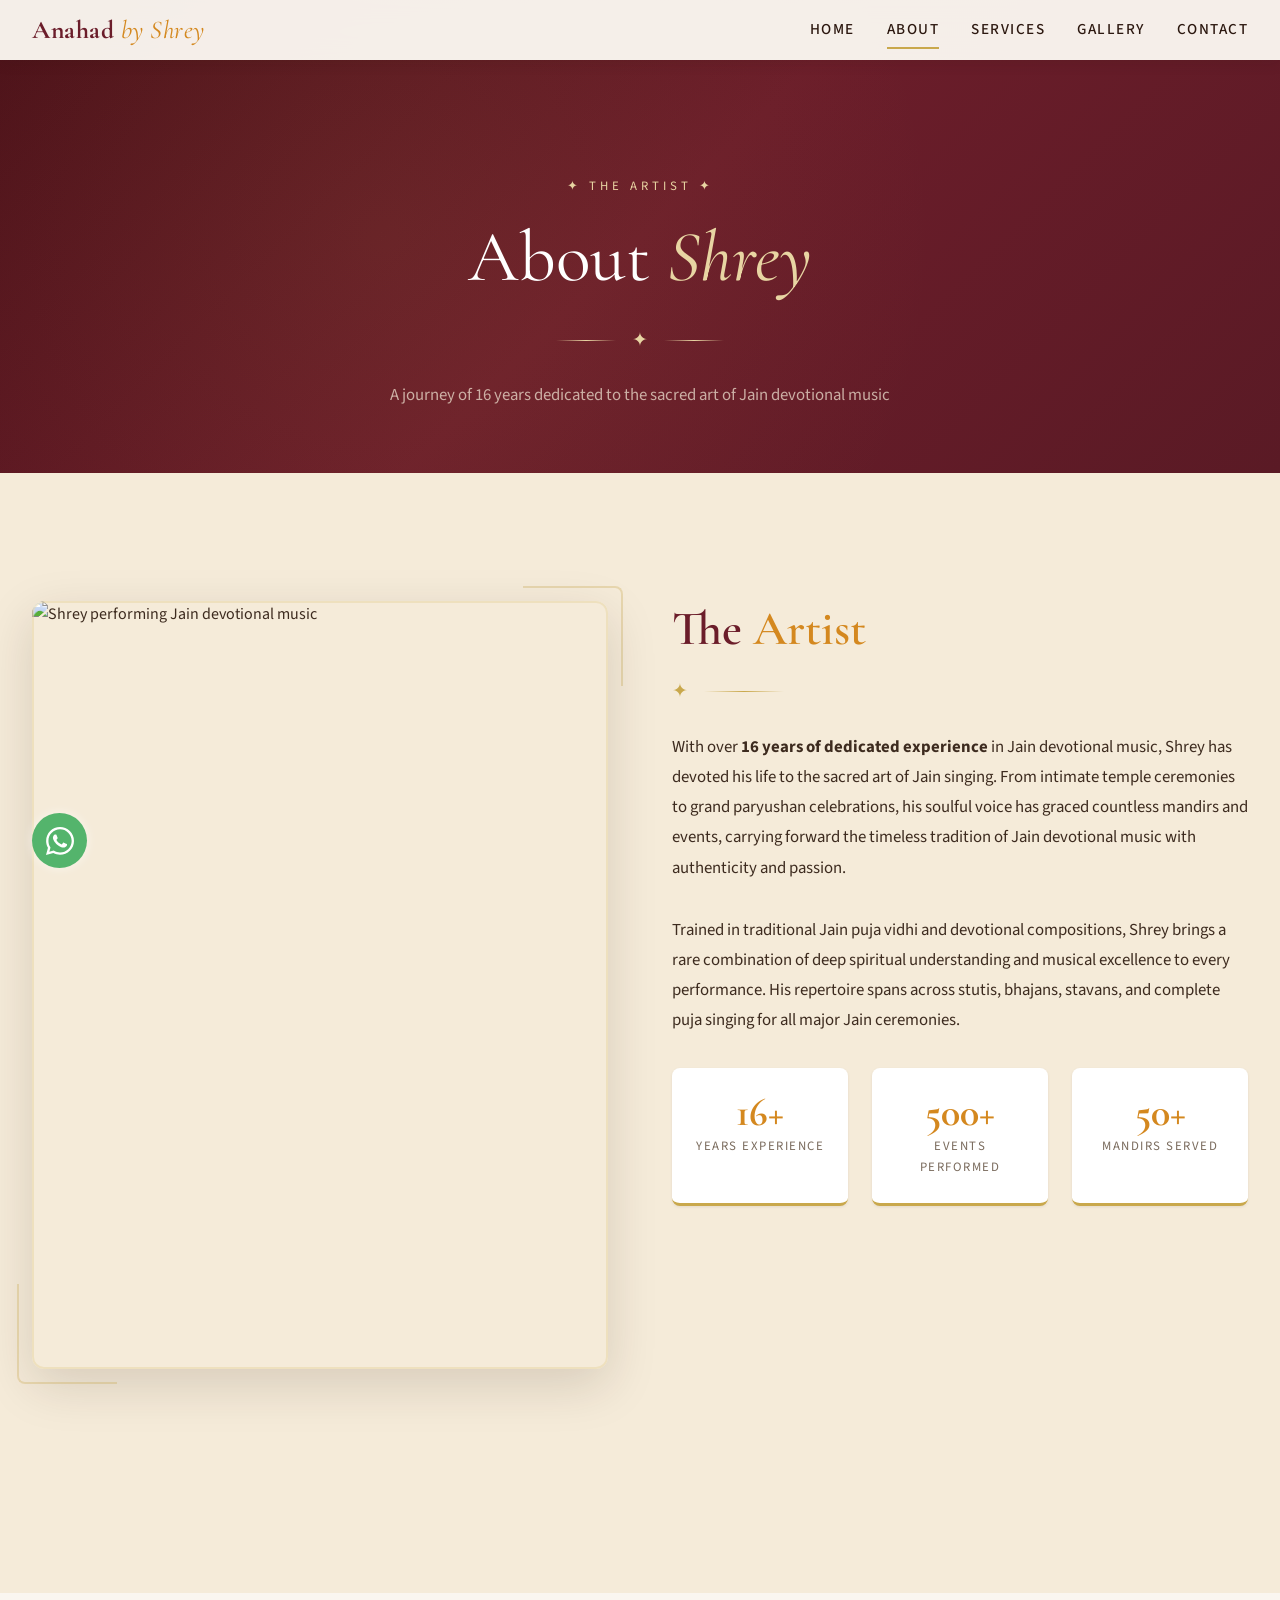
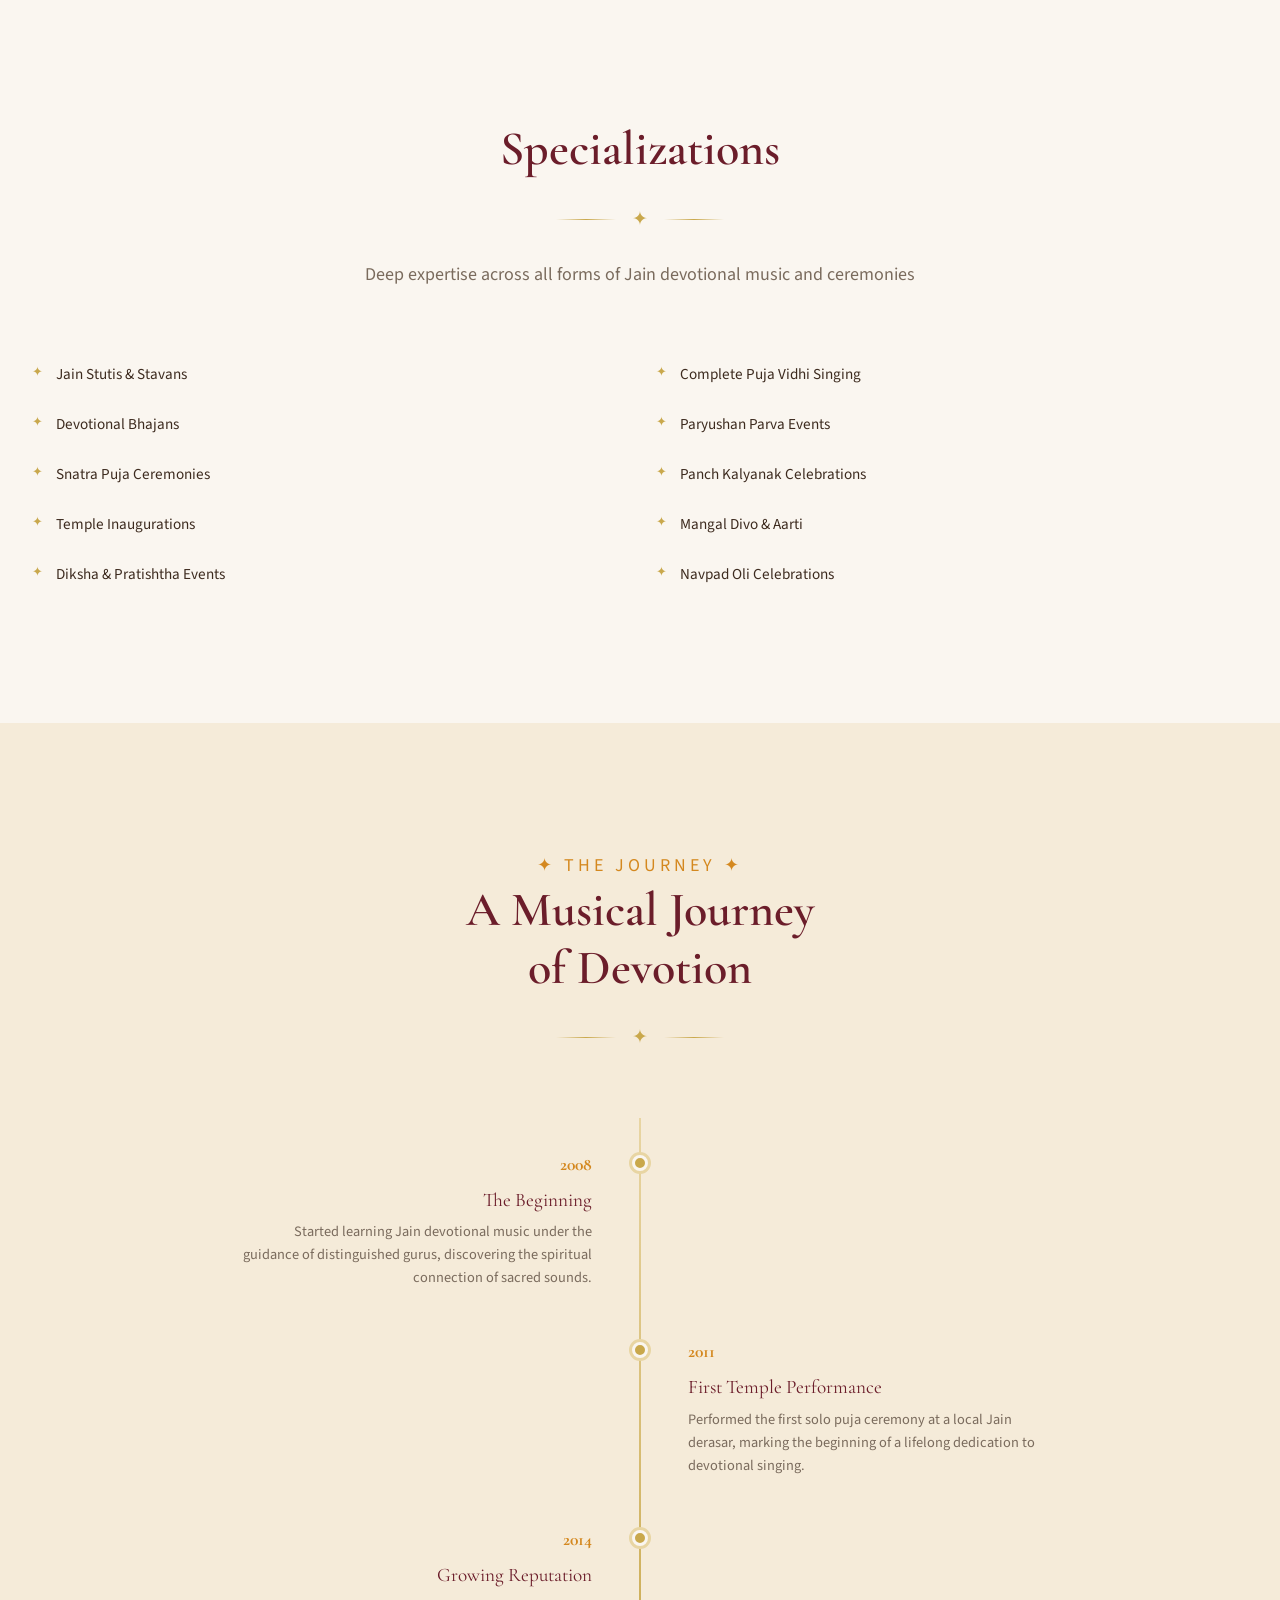
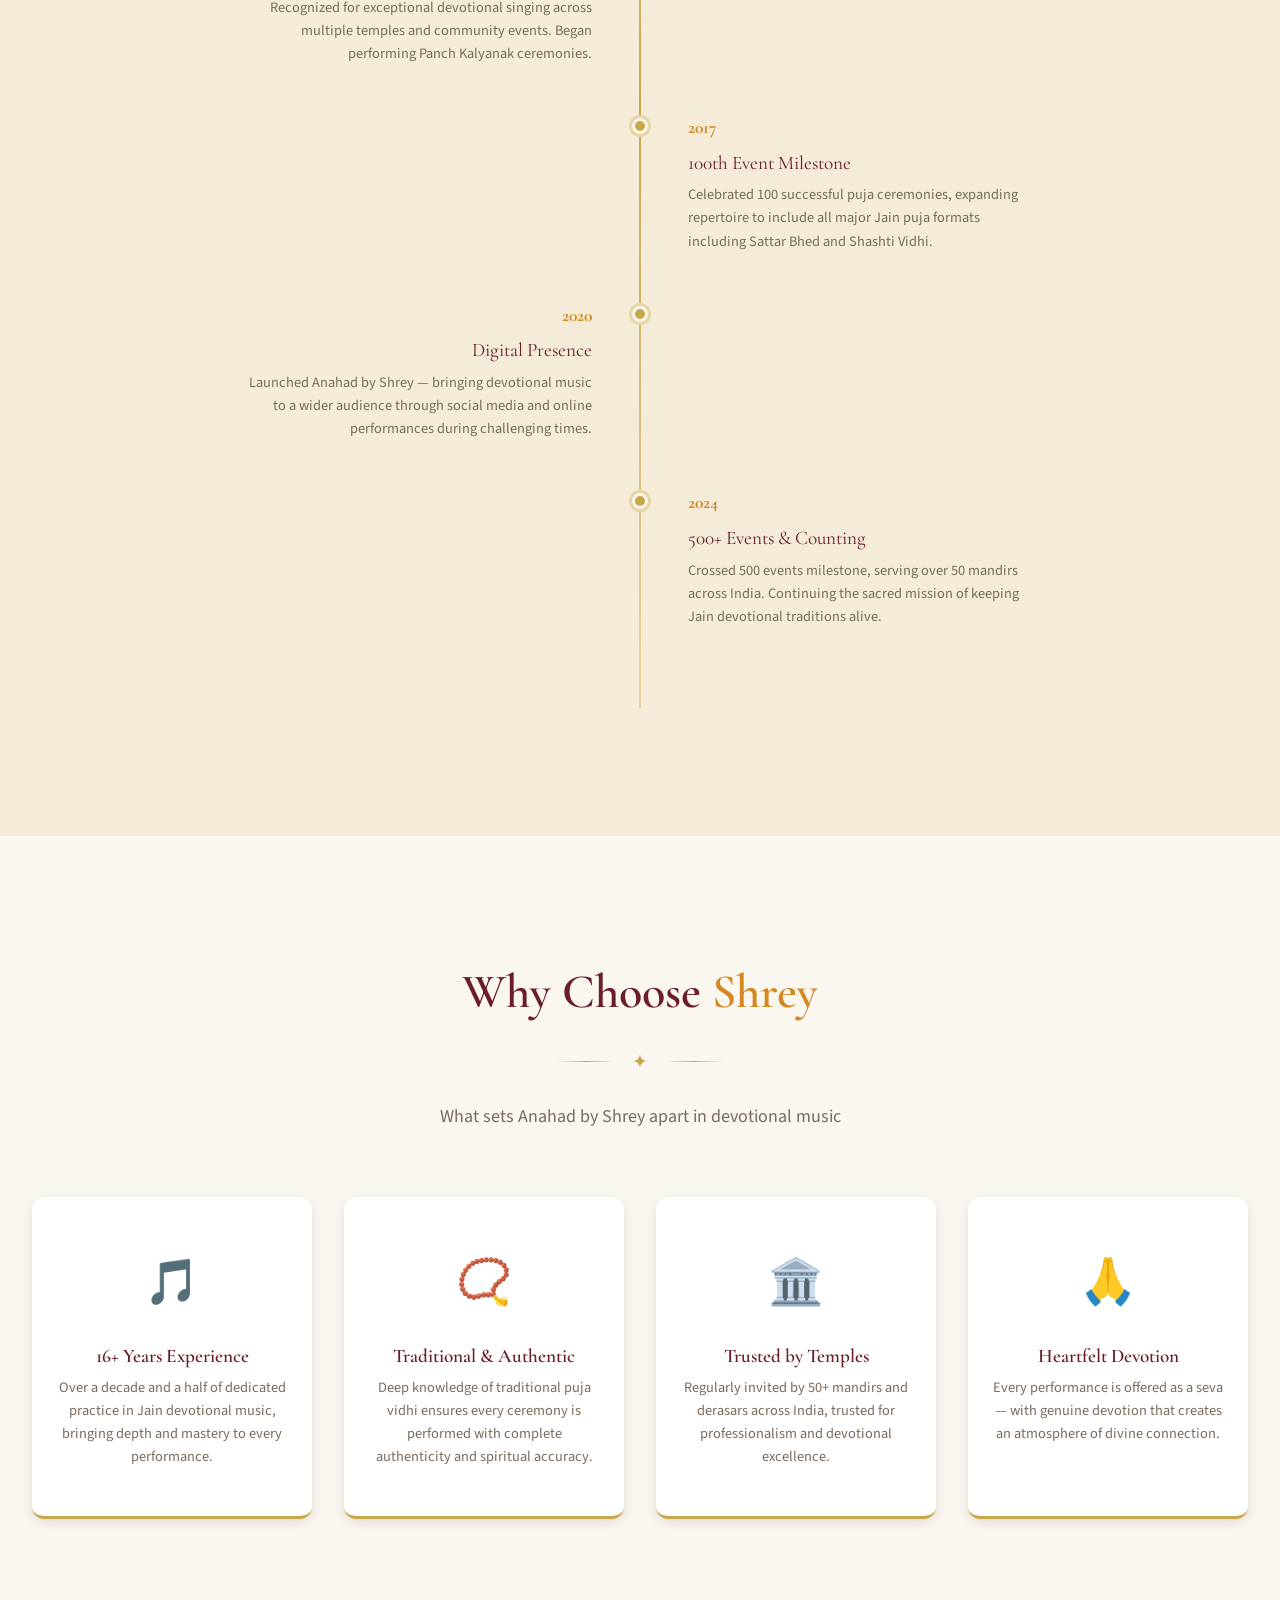
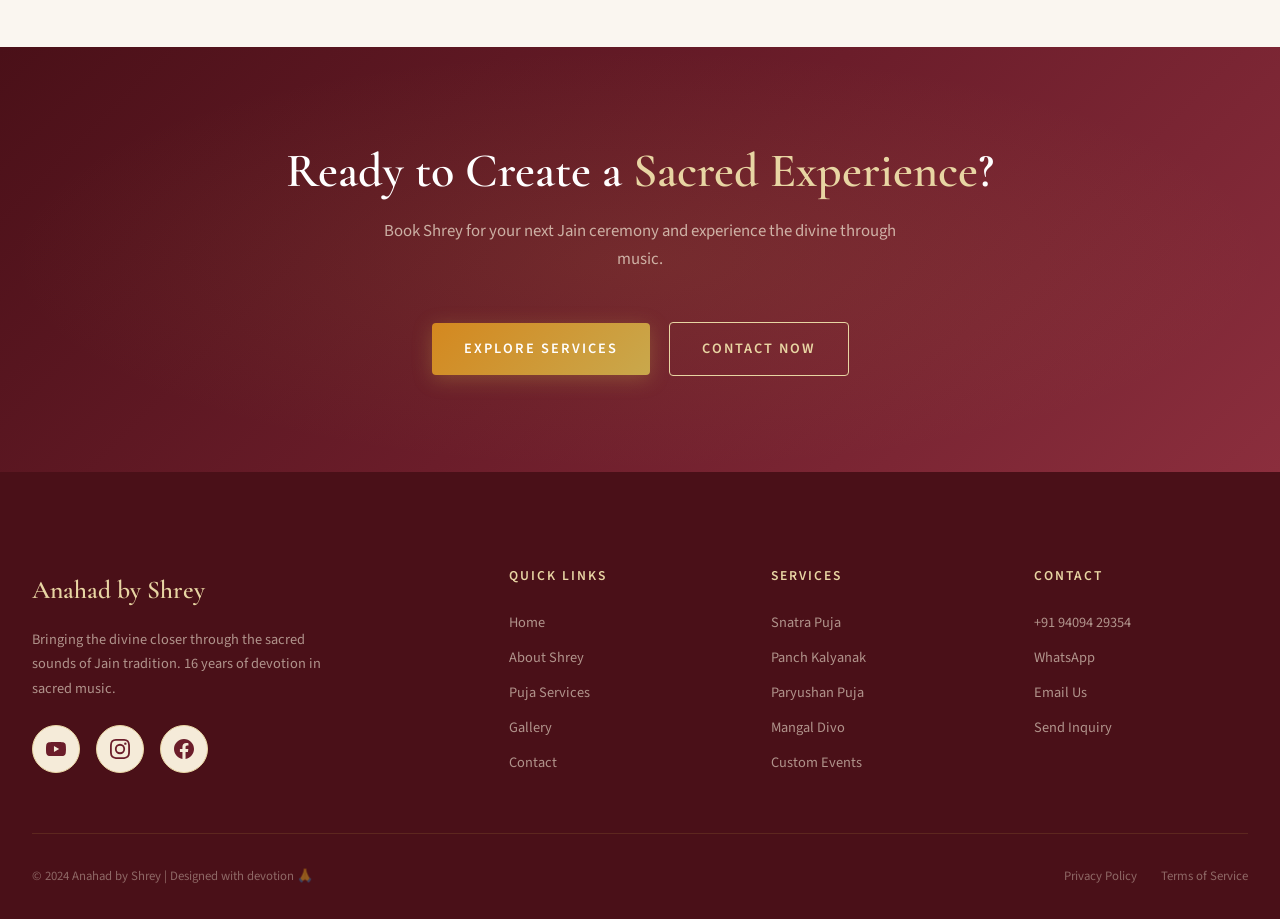
==== about.html @ fd343cbf "Initial Commit" ====
<!DOCTYPE html>
<html lang="en">
<head>
  <meta charset="UTF-8">
  <meta name="viewport" content="width=device-width, initial-scale=1.0">
  <title>About Shrey — Anahad by Shrey | Jain Devotional Singer</title>
  <meta name="description" content="Learn about Shrey's 16-year journey in Jain devotional music. Trained in traditional puja vidhi, stutis, bhajans, and stavans.">
  <link rel="stylesheet" href="css/styles.css">
  <link rel="icon" href="data:image/svg+xml,<svg xmlns='http://www.w3.org/2000/svg' viewBox='0 0 100 100'><text y='.9em' font-size='90'>🙏</text></svg>">
</head>
<body>

  <!-- NAVIGATION -->
  <div class="nav-overlay" id="navOverlay"></div>
  <nav class="navbar scrolled" id="navbar">
    <div class="container navbar__inner">
      <a href="index.html" class="navbar__logo">Anahad <span>by Shrey</span></a>
      <div class="navbar__links" id="navLinks">
        <a href="index.html">Home</a>
        <a href="about.html" class="active">About</a>
        <a href="services.html">Services</a>
        <a href="gallery.html">Gallery</a>
        <a href="contact.html">Contact</a>
      </div>
      <button class="navbar__hamburger" id="hamburger" aria-label="Toggle menu"><span></span><span></span><span></span></button>
    </div>
  </nav>

  <!-- PAGE HEADER -->
  <header class="page-header">
    <div class="container page-header__content">
      <p class="page-header__pretitle">✦ The Artist ✦</p>
      <h1>About <span>Shrey</span></h1>
      <div class="ornament"><span class="ornament__icon">✦</span></div>
      <p class="page-header__subtitle">A journey of 16 years dedicated to the sacred art of Jain devotional music</p>
    </div>
  </header>


  <!-- ABOUT BIO SECTION -->
  <section class="section section--cream">
    <div class="container">
      <div class="about__grid">
        <div class="about__image-wrapper reveal reveal--left">
          <div class="about__image-decor about__image-decor--top"></div>
          <div class="about__image-frame">
            <img src="assets/images/shrey-portrait.jpg" alt="Shrey performing Jain devotional music" class="about__portrait" style="width: 100%; aspect-ratio: 3 / 4; object-fit: cover; border-radius: inherit; display: block;">
          </div>
          <div class="about__image-decor about__image-decor--bottom"></div>
        </div>

        <div class="about__content reveal reveal--right">
          <h2>The <span>Artist</span></h2>
          <div class="ornament"><span class="ornament__icon">✦</span></div>
          <p class="about__bio">
            With over <strong>16 years of dedicated experience</strong> in Jain devotional music, 
            Shrey has devoted his life to the sacred art of Jain singing. From intimate temple ceremonies 
            to grand paryushan celebrations, his soulful voice has graced countless mandirs and events, 
            carrying forward the timeless tradition of Jain devotional music with authenticity and passion.
          </p>
          <p class="about__bio">
            Trained in traditional Jain puja vidhi and devotional compositions, Shrey brings a rare 
            combination of deep spiritual understanding and musical excellence to every performance. 
            His repertoire spans across stutis, bhajans, stavans, and complete puja singing for all 
            major Jain ceremonies.
          </p>

          <div class="about__stats">
            <div class="stat reveal">
              <div class="stat__number">16+</div>
              <div class="stat__label">Years Experience</div>
            </div>
            <div class="stat reveal">
              <div class="stat__number">500+</div>
              <div class="stat__label">Events Performed</div>
            </div>
            <div class="stat reveal">
              <div class="stat__number">50+</div>
              <div class="stat__label">Mandirs Served</div>
            </div>
          </div>
        </div>
      </div>
    </div>
  </section>


  <!-- SPECIALIZATIONS -->
  <section class="section">
    <div class="container">
      <div class="section-header reveal">
        <h2>Specializations</h2>
        <div class="ornament"><span class="ornament__icon">✦</span></div>
        <p>Deep expertise across all forms of Jain devotional music and ceremonies</p>
      </div>
      <ul class="spec-list reveal">
        <li>Jain Stutis & Stavans</li>
        <li>Complete Puja Vidhi Singing</li>
        <li>Devotional Bhajans</li>
        <li>Paryushan Parva Events</li>
        <li>Snatra Puja Ceremonies</li>
        <li>Panch Kalyanak Celebrations</li>
        <li>Temple Inaugurations</li>
        <li>Mangal Divo & Aarti</li>
        <li>Diksha & Pratishtha Events</li>
        <li>Navpad Oli Celebrations</li>
      </ul>
    </div>
  </section>


  <!-- JOURNEY TIMELINE -->
  <section class="section section--cream">
    <div class="container">
      <div class="section-header reveal">
        <p class="hero__pretitle" style="color: var(--saffron); animation: none; opacity: 1;">✦ The Journey ✦</p>
        <h2>A Musical Journey<br>of Devotion</h2>
        <div class="ornament"><span class="ornament__icon">✦</span></div>
      </div>
      <div class="timeline">
        <div class="timeline__item reveal">
          <div class="timeline__dot"></div>
          <div class="timeline__year">2008</div>
          <div class="timeline__title">The Beginning</div>
          <p class="timeline__desc">Started learning Jain devotional music under the guidance of distinguished gurus, discovering the spiritual connection of sacred sounds.</p>
        </div>
        <div class="timeline__item reveal">
          <div class="timeline__dot"></div>
          <div class="timeline__year">2011</div>
          <div class="timeline__title">First Temple Performance</div>
          <p class="timeline__desc">Performed the first solo puja ceremony at a local Jain derasar, marking the beginning of a lifelong dedication to devotional singing.</p>
        </div>
        <div class="timeline__item reveal">
          <div class="timeline__dot"></div>
          <div class="timeline__year">2014</div>
          <div class="timeline__title">Growing Reputation</div>
          <p class="timeline__desc">Recognized for exceptional devotional singing across multiple temples and community events. Began performing Panch Kalyanak ceremonies.</p>
        </div>
        <div class="timeline__item reveal">
          <div class="timeline__dot"></div>
          <div class="timeline__year">2017</div>
          <div class="timeline__title">100th Event Milestone</div>
          <p class="timeline__desc">Celebrated 100 successful puja ceremonies, expanding repertoire to include all major Jain puja formats including Sattar Bhed and Shashti Vidhi.</p>
        </div>
        <div class="timeline__item reveal">
          <div class="timeline__dot"></div>
          <div class="timeline__year">2020</div>
          <div class="timeline__title">Digital Presence</div>
          <p class="timeline__desc">Launched Anahad by Shrey — bringing devotional music to a wider audience through social media and online performances during challenging times.</p>
        </div>
        <div class="timeline__item reveal">
          <div class="timeline__dot"></div>
          <div class="timeline__year">2024</div>
          <div class="timeline__title">500+ Events & Counting</div>
          <p class="timeline__desc">Crossed 500 events milestone, serving over 50 mandirs across India. Continuing the sacred mission of keeping Jain devotional traditions alive.</p>
        </div>
      </div>
    </div>
  </section>


  <!-- WHY CHOOSE SHREY -->
  <section class="section">
    <div class="container">
      <div class="section-header reveal">
        <h2>Why Choose <span style="color: var(--saffron);">Shrey</span></h2>
        <div class="ornament"><span class="ornament__icon">✦</span></div>
        <p>What sets Anahad by Shrey apart in devotional music</p>
      </div>
      <div class="why-choose__grid stagger-children">
        <div class="why-card reveal" style="--stagger-index: 0">
          <span class="why-card__icon">🎵</span>
          <h3 class="why-card__title">16+ Years Experience</h3>
          <p class="why-card__text">Over a decade and a half of dedicated practice in Jain devotional music, bringing depth and mastery to every performance.</p>
        </div>
        <div class="why-card reveal" style="--stagger-index: 1">
          <span class="why-card__icon">📿</span>
          <h3 class="why-card__title">Traditional & Authentic</h3>
          <p class="why-card__text">Deep knowledge of traditional puja vidhi ensures every ceremony is performed with complete authenticity and spiritual accuracy.</p>
        </div>
        <div class="why-card reveal" style="--stagger-index: 2">
          <span class="why-card__icon">🏛️</span>
          <h3 class="why-card__title">Trusted by Temples</h3>
          <p class="why-card__text">Regularly invited by 50+ mandirs and derasars across India, trusted for professionalism and devotional excellence.</p>
        </div>
        <div class="why-card reveal" style="--stagger-index: 3">
          <span class="why-card__icon">🙏</span>
          <h3 class="why-card__title">Heartfelt Devotion</h3>
          <p class="why-card__text">Every performance is offered as a seva — with genuine devotion that creates an atmosphere of divine connection.</p>
        </div>
      </div>
    </div>
  </section>


  <!-- CTA BANNER -->
  <section class="cta-banner">
    <div class="container">
      <div class="cta-banner__content reveal">
        <h2>Ready to Create a <span>Sacred Experience</span>?</h2>
        <p>Book Shrey for your next Jain ceremony and experience the divine through music.</p>
        <a href="services.html" class="btn btn--primary">Explore Services</a>
        <a href="contact.html" class="btn btn--outline">Contact Now</a>
      </div>
    </div>
  </section>


  <!-- FOOTER -->
  <footer class="footer footer--full">
    <div class="container">
      <div class="footer__grid">
        <div class="footer__brand">
          <span class="footer__brand-name">Anahad by Shrey</span>
          <p>Bringing the divine closer through the sacred sounds of Jain tradition. 16 years of devotion in sacred music.</p>
          <div class="contact__social" style="margin-top: var(--space-lg);">
            <a href="https://youtube.com/@shahshrey_?feature=shared" target="_blank" rel="noopener" class="social-link" aria-label="YouTube"><svg width="20" height="20" viewBox="0 0 24 24" fill="currentColor"><path d="M23.498 6.186a3.016 3.016 0 0 0-2.122-2.136C19.505 3.545 12 3.545 12 3.545s-7.505 0-9.377.505A3.017 3.017 0 0 0 .502 6.186C0 8.07 0 12 0 12s0 3.93.502 5.814a3.016 3.016 0 0 0 2.122 2.136c1.871.505 9.376.505 9.376.505s7.505 0 9.377-.505a3.015 3.015 0 0 0 2.122-2.136C24 15.93 24 12 24 12s0-3.93-.502-5.814zM9.545 15.568V8.432L15.818 12l-6.273 3.568z"/></svg></a>
            <a href="https://www.instagram.com/shahshrey_?igsh=cHJqc3p5aWFyZnBn" target="_blank" rel="noopener" class="social-link" aria-label="Instagram"><svg width="20" height="20" viewBox="0 0 24 24" fill="currentColor"><path d="M12 2.163c3.204 0 3.584.012 4.85.07 3.252.148 4.771 1.691 4.919 4.919.058 1.265.069 1.645.069 4.849 0 3.205-.012 3.584-.069 4.849-.149 3.225-1.664 4.771-4.919 4.919-1.266.058-1.644.07-4.85.07-3.204 0-3.584-.012-4.849-.07-3.26-.149-4.771-1.699-4.919-4.92-.058-1.265-.07-1.644-.07-4.849 0-3.204.013-3.583.07-4.849.149-3.227 1.664-4.771 4.919-4.919 1.266-.057 1.645-.069 4.849-.069zM12 0C8.741 0 8.333.014 7.053.072 2.695.272.273 2.69.073 7.052.014 8.333 0 8.741 0 12c0 3.259.014 3.668.072 4.948.2 4.358 2.618 6.78 6.98 6.98C8.333 23.986 8.741 24 12 24c3.259 0 3.668-.014 4.948-.072 4.354-.2 6.782-2.618 6.979-6.98.059-1.28.073-1.689.073-4.948 0-3.259-.014-3.667-.072-4.947-.196-4.354-2.617-6.78-6.979-6.98C15.668.014 15.259 0 12 0zm0 5.838a6.162 6.162 0 1 0 0 12.324 6.162 6.162 0 0 0 0-12.324zM12 16a4 4 0 1 1 0-8 4 4 0 0 1 0 8zm6.406-11.845a1.44 1.44 0 1 0 0 2.881 1.44 1.44 0 0 0 0-2.881z"/></svg></a>
            <a href="https://www.facebook.com/shahshrey19" target="_blank" rel="noopener" class="social-link" aria-label="Facebook"><svg width="20" height="20" viewBox="0 0 24 24" fill="currentColor"><path d="M24 12.073c0-6.627-5.373-12-12-12s-12 5.373-12 12c0 5.99 4.388 10.954 10.125 11.854v-8.385H7.078v-3.47h3.047V9.43c0-3.007 1.792-4.669 4.533-4.669 1.312 0 2.686.235 2.686.235v2.953H15.83c-1.491 0-1.956.925-1.956 1.874v2.25h3.328l-.532 3.47h-2.796v8.385C19.612 23.027 24 18.062 24 12.073z"/></svg></a>
          </div>
        </div>
        <div class="footer__col"><h4>Quick Links</h4><ul><li><a href="index.html">Home</a></li><li><a href="about.html">About Shrey</a></li><li><a href="services.html">Puja Services</a></li><li><a href="gallery.html">Gallery</a></li><li><a href="contact.html">Contact</a></li></ul></div>
        <div class="footer__col"><h4>Services</h4><ul><li><a href="services.html">Snatra Puja</a></li><li><a href="services.html">Panch Kalyanak</a></li><li><a href="services.html">Paryushan Puja</a></li><li><a href="services.html">Mangal Divo</a></li><li><a href="services.html">Custom Events</a></li></ul></div>
        <div class="footer__col"><h4>Contact</h4><ul><li><a href="tel:+919409429354">+91 94094 29354</a></li><li><a href="https://wa.me/919409429354?text=Namaste%20Shrey%2C%20I%20would%20like%20to%20inquire%20about%20booking%20your%20devotional%20singing%20services%20for%20a%20puja%2Fevent.%20Could%20you%20please%20provide%20more%20details%3F%20Thank%20you%21" target="_blank">WhatsApp</a></li><li><a href="mailto:info@anahad.com">Email Us</a></li><li><a href="contact.html">Send Inquiry</a></li></ul></div>
      </div>
      <div class="footer__bottom">
        <p>© 2024 Anahad by Shrey | Designed with devotion 🙏</p>
        <div class="footer__bottom-links"><a href="#">Privacy Policy</a><a href="#">Terms of Service</a></div>
      </div>
    </div>
  </footer>

  <script src="js/main.js"></script>
  <!-- Floating Action Buttons -->
  <a href="https://wa.me/919409429354?text=Namaste%20Shrey%2C%20I%20would%20like%20to%20inquire%20about%20booking%20your%20devotional%20singing%20services%20for%20a%20puja%2Fevent.%20Could%20you%20please%20provide%20more%20details%3F%20Thank%20you%21" target="_blank" class="float-whatsapp" aria-label="Chat with Shrey on WhatsApp">
    <svg viewBox="0 0 448 512">
      <path d="M380.9 97.1C339 55.1 283.2 32 223.9 32c-122.4 0-222 99.6-222 222 0 39.1 10.2 77.3 29.6 111L0 480l117.7-30.9c32.4 17.7 68.9 27 106.1 27h.1c122.3 0 224.1-99.6 224.1-222 0-59.3-25.2-115-67.1-157zm-157 341.6c-33.2 0-65.7-8.9-94-25.7l-6.7-4-69.8 18.3L72 359.2l-4.4-7c-18.5-29.4-28.2-63.3-28.2-98.2 0-101.7 82.8-184.5 184.6-184.5 49.3 0 95.6 19.2 130.4 54.1 34.8 34.9 56.2 81.2 56.1 130.5 0 101.8-84.9 184.6-186.6 184.6zm101.2-138.2c-5.5-2.8-32.8-16.2-37.9-18-5.1-1.9-8.8-2.8-12.5 2.8-3.7 5.6-14.3 18-17.6 21.8-3.2 3.7-6.5 4.2-12 1.4-32.6-16.3-54-29.1-75.5-66-5.7-9.8 5.7-9.1 16.3-30.3 1.8-3.7.9-6.9-.5-9.7-1.4-2.8-12.5-30.1-17.1-41.2-4.5-10.8-9.1-9.3-12.5-9.5-3.2-.2-6.9-.2-10.6-.2-3.7 0-9.7 1.4-14.8 6.9-5.1 5.6-19.4 19-19.4 46.3 0 27.3 19.9 53.7 22.6 57.4 2.8 3.7 39.1 59.7 94.8 83.8 35.2 15.2 49 16.5 66.6 13.9 10.7-1.6 32.8-13.4 37.4-26.4 4.6-13 4.6-24.1 3.2-26.4-1.3-2.5-5-3.9-10.5-6.6z" fill="currentColor"/>
    </svg>
  </a>
  <button class="float-scrollup" id="scrollTopBtn" aria-label="Scroll to top" onclick="window.scrollTo({top: 0, behavior: 'smooth'});">
    <svg viewBox="0 0 24 24"><path d="M18 15l-6-6-6 6"/></svg>
  </button>

</body>
</html>
---- css/styles.css ----
/* =============================================
   ANAHAD BY SHREY — Design System & Styles
   Sacred. Elegant. Premium.
   ============================================= */

/* ── Google Fonts ── */
@import url('https://fonts.googleapis.com/css2?family=Cormorant+Garamond:ital,wght@0,300;0,400;0,500;0,600;0,700;1,400;1,500&family=Source+Sans+3:ital,wght@0,300;0,400;0,500;0,600;0,700;1,400&family=Noto+Serif+Devanagari:wght@400;500;600;700&display=swap');

/* ── Design Tokens ── */
:root {
  /* Colors — Jain Temple Palette */
  --ivory: #FAF6F0;
  --cream: #F5EBD9;
  --cream-dark: #EDE0C8;
  --saffron: #D4881F;
  --saffron-light: #E9A84A;
  --saffron-glow: rgba(212, 136, 31, 0.25);
  --gold: #C9A84C;
  --gold-light: #E8D5A3;
  --gold-pale: rgba(201, 168, 76, 0.1);
  --maroon: #6B1D2A;
  --maroon-light: #8B2E3D;
  --maroon-dark: #4A1018;
  --white: #FFFFFF;
  --text-dark: #2C1810;
  --text-body: #3D2B1F;
  --text-muted: #7A6B5D;
  --overlay-dark: rgba(44, 24, 16, 0.85);
  --overlay-light: rgba(250, 246, 240, 0.95);

  /* Typography */
  --font-heading: 'Cormorant Garamond', 'Georgia', serif;
  --font-body: 'Source Sans 3', 'Segoe UI', sans-serif;
  --font-devanagari: 'Noto Serif Devanagari', serif;

  /* Spacing */
  --space-xs: 0.25rem;
  --space-sm: 0.5rem;
  --space-md: 1rem;
  --space-lg: 1.5rem;
  --space-xl: 2rem;
  --space-2xl: 3rem;
  --space-3xl: 4rem;
  --space-4xl: 6rem;
  --space-5xl: 8rem;

  /* Borders & Radius */
  --radius-sm: 4px;
  --radius-md: 8px;
  --radius-lg: 12px;
  --radius-xl: 20px;
  --radius-full: 50%;

  /* Shadows */
  --shadow-sm: 0 1px 3px rgba(44, 24, 16, 0.08);
  --shadow-md: 0 4px 12px rgba(44, 24, 16, 0.1);
  --shadow-lg: 0 8px 30px rgba(44, 24, 16, 0.12);
  --shadow-xl: 0 16px 50px rgba(44, 24, 16, 0.15);
  --shadow-gold: 0 4px 20px rgba(201, 168, 76, 0.3);

  /* Transitions */
  --transition-fast: 0.2s ease;
  --transition-normal: 0.35s ease;
  --transition-slow: 0.5s ease;
  --transition-spring: 0.5s cubic-bezier(0.34, 1.56, 0.64, 1);

  /* Layout */
  --container-max: 1560px;
  --container-narrow: 900px;
  --nav-height: 80px;
}

/* ── Reset & Base ── */
*,
*::before,
*::after {
  margin: 0;
  padding: 0;
  box-sizing: border-box;
}

html {
  scroll-behavior: smooth;
  font-size: 16px;
  -webkit-font-smoothing: antialiased;
  -moz-osx-font-smoothing: grayscale;
}

body {
  font-family: var(--font-body);
  color: var(--text-body);
  background-color: var(--ivory);
  line-height: 1.7;
  overflow-x: hidden;
}

body.modal-open {
  overflow: hidden;
}

img {
  max-width: 100%;
  height: auto;
  display: block;
}

a {
  color: var(--saffron);
  text-decoration: none;
  transition: color var(--transition-fast);
}

a:hover {
  color: var(--maroon);
}

ul, ol {
  list-style: none;
}

button {
  font-family: inherit;
  cursor: pointer;
  border: none;
  background: none;
}

input, textarea, select {
  font-family: inherit;
  font-size: 1rem;
}

/* ── Typography ── */
h1, h2, h3, h4, h5, h6 {
  font-family: var(--font-heading);
  color: var(--maroon);
  font-weight: 600;
  line-height: 1.2;
}

h1 { font-size: clamp(2.5rem, 6vw, 4.5rem); }
h2 { font-size: clamp(1.8rem, 4vw, 3rem); }
h3 { font-size: clamp(1.4rem, 3vw, 2rem); }
h4 { font-size: clamp(1.1rem, 2vw, 1.5rem); }

p {
  margin-bottom: var(--space-md);
  color: var(--text-body);
}

.font-devanagari {
  font-family: var(--font-devanagari);
}

/* ── Layout ── */
.container {
  width: 100%;
  max-width: var(--container-max);
  margin: 0 auto;
  padding: 0 var(--space-xl);
}

.container--narrow {
  max-width: var(--container-narrow);
}

.section {
  padding: var(--space-5xl) 0;
  position: relative;
}

.section--cream {
  background-color: var(--cream);
}

.section--maroon {
  background-color: var(--maroon-dark);
  color: var(--cream);
}

.section--maroon h2,
.section--maroon h3,
.section--maroon h4 {
  color: var(--gold-light);
}

.section--maroon p {
  color: var(--cream);
}

/* ── Section Headers ── */
.section-header {
  text-align: center;
  margin-bottom: var(--space-3xl);
}

.section-header h2 {
  margin-bottom: var(--space-md);
}

.section-header p {
  font-size: 1.125rem;
  color: var(--text-muted);
  max-width: 600px;
  margin: 0 auto;
}

/* Ornamental Divider */
.ornament {
  display: flex;
  align-items: center;
  justify-content: center;
  gap: var(--space-md);
  margin: var(--space-lg) 0;
}

.ornament::before,
.ornament::after {
  content: '';
  width: 60px;
  height: 1px;
  background: linear-gradient(90deg, transparent, var(--gold), transparent);
}

.ornament__icon {
  color: var(--gold);
  font-size: 1.2rem;
}

/* ══════════════════════════════════════════
   NAVIGATION
   ══════════════════════════════════════════ */

.navbar {
  position: fixed;
  top: 0;
  left: 0;
  width: 100%;
  z-index: 1000;
  padding: var(--space-md) 0;
  transition: all var(--transition-normal);
}

.navbar.scrolled {
  background: rgba(250, 246, 240, 0.97);
  backdrop-filter: blur(12px);
  -webkit-backdrop-filter: blur(12px);
  box-shadow: var(--shadow-md);
  padding: var(--space-sm) 0;
}

.navbar__inner {
  display: flex;
  align-items: center;
  justify-content: space-between;
}

.navbar__logo {
  font-family: var(--font-heading);
  font-size: 1.6rem;
  font-weight: 700;
  color: var(--white);
  letter-spacing: 0.5px;
  transition: color var(--transition-normal);
}

.navbar.scrolled .navbar__logo {
  color: var(--maroon);
}

.navbar__logo span {
  color: var(--gold-light);
  font-weight: 400;
  font-style: italic;
}

.navbar.scrolled .navbar__logo span {
  color: var(--saffron);
}

.navbar__links {
  display: flex;
  align-items: center;
  gap: var(--space-xl);
}

.navbar__links a {
  font-family: var(--font-body);
  font-size: 0.95rem;
  font-weight: 500;
  color: rgba(255, 255, 255, 0.9);
  text-transform: uppercase;
  letter-spacing: 1.5px;
  position: relative;
  padding: var(--space-xs) 0;
  transition: color var(--transition-normal);
}

.navbar.scrolled .navbar__links a {
  color: var(--text-dark);
}

.navbar__links a::after {
  content: '';
  position: absolute;
  bottom: -2px;
  left: 0;
  width: 0;
  height: 2px;
  background: var(--gold);
  transition: width var(--transition-normal);
}

.navbar__links a:hover::after,
.navbar__links a.active::after {
  width: 100%;
}

.navbar__links a:hover {
  color: var(--gold-light);
}

.navbar.scrolled .navbar__links a:hover {
  color: var(--saffron);
}

/* Navbar on light photo hero — dark text from start */
.navbar--light .navbar__logo {
  color: var(--maroon);
}

.navbar--light .navbar__logo span {
  color: var(--saffron);
}

.navbar--light .navbar__links a {
  color: var(--text-dark);
}

.navbar--light .navbar__links a:hover {
  color: var(--saffron);
}

.navbar--light .navbar__hamburger span {
  background: var(--maroon);
}

/* Hamburger */
.navbar__hamburger {
  display: none;
  flex-direction: column;
  gap: 5px;
  padding: var(--space-sm);
  z-index: 1001;
}

.navbar__hamburger span {
  display: block;
  width: 26px;
  height: 2px;
  background: var(--white);
  border-radius: 2px;
  transition: all var(--transition-normal);
}

.navbar.scrolled .navbar__hamburger span {
  background: var(--maroon);
}

.navbar__hamburger.open span:nth-child(1) {
  transform: rotate(45deg) translate(5px, 5px);
}

.navbar__hamburger.open span:nth-child(2) {
  opacity: 0;
}

.navbar__hamburger.open span:nth-child(3) {
  transform: rotate(-45deg) translate(5px, -5px);
}

/* Mobile Nav */
@media (max-width: 768px) {
  .navbar__hamburger {
    display: flex;
  }

  .navbar__links {
    position: fixed;
    top: 0;
    right: -100%;
    width: 75%;
    max-width: 320px;
    height: 100vh;
    background: var(--maroon-dark);
    flex-direction: column;
    justify-content: center;
    gap: var(--space-2xl);
    padding: var(--space-3xl);
    transition: right var(--transition-normal);
    box-shadow: -10px 0 30px rgba(0, 0, 0, 0.3);
  }

  .navbar__links.open {
    right: 0;
  }

  .navbar__links a {
    color: var(--cream) !important;
    font-size: 1.1rem;
  }

  .navbar__links a:hover {
    color: var(--gold-light) !important;
  }
}

/* Mobile overlay */
.nav-overlay {
  position: fixed;
  top: 0;
  left: 0;
  width: 100%;
  height: 100%;
  background: rgba(0, 0, 0, 0.5);
  z-index: 999;
  opacity: 0;
  visibility: hidden;
  transition: all var(--transition-normal);
}

.nav-overlay.visible {
  opacity: 1;
  visibility: visible;
}

/* ══════════════════════════════════════════
   HERO SECTION
   ══════════════════════════════════════════ */

.hero {
  position: relative;
  min-height: 100vh;
  display: flex;
  align-items: center;
  justify-content: center;
  text-align: center;
  overflow: hidden;
  background-color: var(--maroon-dark);
}

.hero__bg {
  position: absolute;
  inset: 0;
  z-index: 1;
}

.hero__bg-image {
  width: 100%;
  height: 100%;
  object-fit: cover;
  object-position: center 30%;
  opacity: 0.4;
}

/* Placeholder when no image */
.hero__bg-placeholder {
  width: 100%;
  height: 100%;
  background: linear-gradient(
    135deg,
    var(--maroon-dark) 0%,
    #3D1520 25%,
    var(--maroon) 50%,
    #5A1A25 75%,
    var(--maroon-dark) 100%
  );
  background-size: 400% 400%;
  animation: heroGradient 15s ease infinite;
}

@keyframes heroGradient {
  0%, 100% { background-position: 0% 50%; }
  50% { background-position: 100% 50%; }
}

.hero__overlay {
  position: absolute;
  inset: 0;
  background: linear-gradient(
    180deg,
    rgba(74, 16, 24, 0.6) 0%,
    rgba(44, 24, 16, 0.7) 50%,
    rgba(74, 16, 24, 0.8) 100%
  );
  z-index: 2;
}

/* ── Photo Hero Variant: Whitish faded background ── */
.hero--photo {
  background-color: var(--ivory);
}

.hero--photo .hero__bg-image {
  opacity: 0.85; /* Photo fully bright and visible */
  filter: saturate(1.1) brightness(1.05); /* Slight pop in colors */
}

.hero--photo .hero__overlay--light {
  background: linear-gradient(
    to right,
    rgba(250, 246, 240, 0) 0%,     /* Left side totally transparent for photo */
    rgba(250, 246, 240, 0.4) 40%,  /* Starts fading to solid */
    rgba(250, 246, 240, 0.9) 60%,  /* Solid background for text readability */
    rgba(250, 246, 240, 1) 100%    /* Full ivory on right edge */
  );
}

/* Text colors for light photo background */
.hero--photo .hero__pretitle {
  color: var(--saffron);
}

.hero--photo .hero__title {
  color: var(--maroon-dark);
}

.hero--photo .hero__title em {
  color: var(--saffron);
}

.hero--photo .hero__tagline {
  color: var(--text-body);
}

.hero--photo .hero__scroll {
  color: var(--saffron);
}

.hero--photo .hero__scroll-line {
  background: var(--gold);
}

.hero--photo .hero__scroll-line::after {
  background: var(--saffron);
}

/* Adjust navbar for light hero */
.hero--photo ~ .hero__scroll,
.hero--photo .hero__scroll span {
  color: var(--saffron);
}

/* Button overrides for light hero */
.hero--photo .btn--outline {
  color: var(--maroon);
  border-color: var(--maroon);
}

.hero--photo .btn--outline:hover {
  background: var(--maroon);
  color: var(--white);
}

/* Decorative Symbol Watermark */
.hero__watermark {
  position: absolute;
  top: 50%;
  left: 50%;
  transform: translate(-50%, -50%);
  width: 500px;
  height: 500px;
  opacity: 0.04;
  z-index: 2;
  animation: float 8s ease-in-out infinite;
}

@keyframes float {
  0%, 100% { transform: translate(-50%, -50%) scale(1); }
  50% { transform: translate(-50%, -52%) scale(1.02); }
}

.hero__content {
  position: relative;
  z-index: 3;
  max-width: 800px;
  padding: 0 var(--space-xl);
}

/* ── Split Hero Layout ── */
.hero--split {
  text-align: left;
  align-items: center;
}

.hero__split-grid {
  position: relative;
  z-index: 3;
  display: grid;
  grid-template-columns: 55% 45%;
  gap: var(--space-3xl);
  align-items: center;
  min-height: 100vh;
  padding-top: var(--nav-height);
}

.hero__content--right {
  max-width: 600px;
  padding: 0;
}

.hero--split .hero__title {
  font-size: clamp(2.4rem, 5vw, 4rem);
  font-weight: 600;
  line-height: 1.15;
  margin-bottom: var(--space-lg);
}

.hero--split .hero__tagline {
  margin: 0 0 var(--space-2xl);
  max-width: 480px;
  font-size: 1rem;
}

.hero--split .hero__buttons {
  justify-content: flex-start;
}



.hero__pretitle {
  font-family: var(--font-body);
  font-size: 0.85rem;
  text-transform: uppercase;
  letter-spacing: 4px;
  color: var(--gold-light);
  margin-bottom: var(--space-lg);
  opacity: 0;
  animation: fadeInUp 0.8s ease 0.3s forwards;
}

.hero__title {
  font-family: var(--font-heading);
  font-size: clamp(3rem, 8vw, 5.5rem);
  font-weight: 300;
  color: var(--white);
  margin-bottom: var(--space-md);
  opacity: 0;
  animation: fadeInUp 0.8s ease 0.5s forwards;
}

.hero__title em {
  font-style: italic;
  color: var(--gold-light);
  font-weight: 400;
}

.hero__subtitle {
  font-family: var(--font-heading);
  font-size: clamp(1.1rem, 2.5vw, 1.5rem);
  color: var(--gold-light);
  font-weight: 400;
  margin-bottom: var(--space-lg);
  opacity: 0;
  animation: fadeInUp 0.8s ease 0.7s forwards;
}

.hero__tagline {
  font-family: var(--font-body);
  font-size: 1.05rem;
  color: rgba(245, 235, 217, 0.85);
  max-width: 550px;
  margin: 0 auto var(--space-2xl);
  line-height: 1.8;
  opacity: 0;
  animation: fadeInUp 0.8s ease 0.9s forwards;
}

.hero__buttons {
  display: flex;
  gap: var(--space-lg);
  justify-content: center;
  flex-wrap: wrap;
  opacity: 0;
  animation: fadeInUp 0.8s ease 1.1s forwards;
}

/* Scroll indicator */
.hero__scroll {
  position: absolute;
  bottom: 30px;
  left: 50%;
  transform: translateX(-50%);
  z-index: 3;
  display: flex;
  flex-direction: column;
  align-items: center;
  gap: var(--space-sm);
  color: var(--gold-light);
  font-size: 0.75rem;
  letter-spacing: 2px;
  text-transform: uppercase;
  opacity: 0;
  animation: fadeInUp 0.8s ease 1.3s forwards;
}

.hero__scroll-line {
  width: 1px;
  height: 40px;
  background: var(--gold-light);
  position: relative;
  overflow: hidden;
}

.hero__scroll-line::after {
  content: '';
  position: absolute;
  top: -100%;
  left: 0;
  width: 100%;
  height: 100%;
  background: var(--white);
  animation: scrollLine 2s ease-in-out infinite;
}

@keyframes scrollLine {
  0% { top: -100%; }
  50% { top: 100%; }
  100% { top: 100%; }
}

/* ── Buttons ── */
.btn {
  display: inline-flex;
  align-items: center;
  gap: var(--space-sm);
  padding: 14px 32px;
  font-family: var(--font-body);
  font-size: 0.9rem;
  font-weight: 600;
  text-transform: uppercase;
  letter-spacing: 2px;
  border-radius: var(--radius-sm);
  transition: all var(--transition-normal);
  position: relative;
  overflow: hidden;
}

.btn--primary {
  background: linear-gradient(135deg, var(--saffron), var(--gold));
  color: var(--white);
  box-shadow: var(--shadow-gold);
}

.btn--primary:hover {
  transform: translateY(-2px);
  box-shadow: 0 6px 25px rgba(201, 168, 76, 0.5);
  color: var(--white);
}

.btn--primary::before {
  content: '';
  position: absolute;
  top: 0;
  left: -100%;
  width: 100%;
  height: 100%;
  background: linear-gradient(90deg, transparent, rgba(255,255,255,0.2), transparent);
  transition: left 0.5s ease;
}

.btn--primary:hover::before {
  left: 100%;
}

.btn--outline {
  background: transparent;
  color: var(--gold-light);
  border: 1.5px solid var(--gold-light);
}

.btn--outline:hover {
  background: var(--gold-light);
  color: var(--maroon-dark);
  transform: translateY(-2px);
}

.btn--maroon {
  background: var(--maroon);
  color: var(--white);
}

.btn--maroon:hover {
  background: var(--maroon-light);
  transform: translateY(-2px);
  box-shadow: var(--shadow-lg);
  color: var(--white);
}

.btn--whatsapp {
  background: #25D366;
  color: var(--white);
  font-size: 1rem;
  padding: 16px 40px;
}

.btn--whatsapp:hover {
  background: #1EBB56;
  transform: translateY(-2px);
  box-shadow: 0 6px 25px rgba(37, 211, 102, 0.4);
  color: var(--white);
}

/* ══════════════════════════════════════════
   ABOUT SECTION
   ══════════════════════════════════════════ */

.about__grid {
  display: grid;
  grid-template-columns: 1fr 1fr;
  gap: var(--space-3xl);
  align-items: flex-start;
  margin-bottom: var(--space-4xl);
}

.about__image-wrapper {
  position: relative;
}

.about__image-frame {
  position: relative;
  border-radius: var(--radius-lg);
  overflow: hidden;
  box-shadow: var(--shadow-xl);
}

.about__image-frame::after {
  content: '';
  position: absolute;
  inset: 0;
  border: 2px solid var(--gold-light);
  border-radius: var(--radius-lg);
  opacity: 0.5;
  pointer-events: none;
}

.about__image {
  width: 100%;
  aspect-ratio: 3 / 4;
  object-fit: cover;
}

/* Image placeholder */
.image-placeholder {
  width: 100%;
  aspect-ratio: 3 / 4;
  background: linear-gradient(135deg, var(--cream-dark) 0%, var(--cream) 100%);
  display: flex;
  flex-direction: column;
  align-items: center;
  justify-content: center;
  gap: var(--space-md);
  color: var(--text-muted);
  border-radius: var(--radius-lg);
  border: 2px dashed var(--gold-light);
}

.image-placeholder__icon {
  font-size: 3rem;
  opacity: 0.4;
}

.image-placeholder__text {
  font-size: 0.85rem;
  text-transform: uppercase;
  letter-spacing: 2px;
  opacity: 0.6;
}

/* Decorative corner */
.about__image-decor {
  position: absolute;
  width: 100px;
  height: 100px;
  border: 2px solid var(--gold);
  opacity: 0.3;
}

.about__image-decor--top {
  top: -15px;
  right: -15px;
  border-bottom: none;
  border-left: none;
  border-radius: 0 var(--radius-md) 0 0;
}

.about__image-decor--bottom {
  bottom: -15px;
  left: -15px;
  border-top: none;
  border-right: none;
  border-radius: 0 0 0 var(--radius-md);
}

.about__content h2 {
  margin-bottom: var(--space-md);
}

.about__content h2 span {
  color: var(--saffron);
}

.about__content .ornament {
  justify-content: flex-start;
  margin: var(--space-md) 0 var(--space-lg);
}

.about__content .ornament::before {
  display: none;
}

.about__content .ornament::after {
  width: 80px;
}

.about__bio {
  font-size: 1.05rem;
  line-height: 1.8;
  color: var(--text-body);
  margin-bottom: var(--space-xl);
}

/* Stats */
.about__stats {
  display: grid;
  grid-template-columns: repeat(3, 1fr);
  gap: var(--space-lg);
  margin-bottom: var(--space-xl);
}

.stat {
  text-align: center;
  padding: var(--space-lg);
  background: var(--white);
  border-radius: var(--radius-md);
  box-shadow: var(--shadow-sm);
  border-bottom: 3px solid var(--gold);
  transition: transform var(--transition-normal);
}

.stat:hover {
  transform: translateY(-4px);
}

.stat__number {
  font-family: var(--font-heading);
  font-size: 2.5rem;
  color: var(--saffron);
  font-weight: 700;
  line-height: 1;
  margin-bottom: var(--space-xs);
}

.stat__label {
  font-size: 0.8rem;
  text-transform: uppercase;
  letter-spacing: 1.5px;
  color: var(--text-muted);
}

/* Specializations */
.about__specializations {
  margin-bottom: var(--space-xl);
}

.about__specializations h3 {
  margin-bottom: var(--space-lg);
}

.spec-list {
  display: grid;
  grid-template-columns: 1fr 1fr;
  gap: var(--space-sm) var(--space-xl);
}

.spec-list li {
  padding: var(--space-sm) 0;
  padding-left: var(--space-lg);
  position: relative;
  color: var(--text-body);
  font-size: 0.95rem;
}

.spec-list li::before {
  content: '✦';
  position: absolute;
  left: 0;
  color: var(--gold);
  font-size: 0.8rem;
}

/* Gallery Grid */
.gallery-section {
  margin-top: var(--space-4xl);
}

.gallery-grid {
  display: grid;
  grid-template-columns: repeat(3, 1fr);
  gap: var(--space-md);
}

.gallery-item {
  border-radius: var(--radius-md);
  overflow: hidden;
  cursor: pointer;
  position: relative;
  box-shadow: var(--shadow-sm);
  transition: all var(--transition-normal);
}

.gallery-item:hover {
  transform: scale(1.03);
  box-shadow: var(--shadow-lg);
}

.gallery-item img {
  width: 100%;
  aspect-ratio: 4 / 3;
  object-fit: cover;
  transition: transform var(--transition-slow);
}

.gallery-item:hover img {
  transform: scale(1.08);
}

.gallery-item__overlay {
  position: absolute;
  inset: 0;
  background: linear-gradient(180deg, transparent 50%, rgba(74, 16, 24, 0.6) 100%);
  display: flex;
  align-items: flex-end;
  justify-content: center;
  padding: var(--space-md);
  opacity: 0;
  transition: opacity var(--transition-normal);
}

.gallery-item:hover .gallery-item__overlay {
  opacity: 1;
}

.gallery-item__overlay span {
  color: var(--white);
  font-size: 0.8rem;
  text-transform: uppercase;
  letter-spacing: 2px;
}

/* Gallery placeholder */
.gallery-placeholder {
  width: 100%;
  aspect-ratio: 4 / 3;
  background: linear-gradient(135deg, var(--cream-dark) 0%, var(--cream) 100%);
  display: flex;
  flex-direction: column;
  align-items: center;
  justify-content: center;
  gap: var(--space-sm);
  color: var(--text-muted);
  border: 2px dashed var(--gold-light);
  border-radius: var(--radius-md);
}

.gallery-placeholder__icon {
  font-size: 2rem;
  opacity: 0.3;
}

.gallery-placeholder__text {
  font-size: 0.75rem;
  text-transform: uppercase;
  letter-spacing: 1.5px;
  opacity: 0.5;
}

/* Video Section */
.video-section {
  margin-top: var(--space-3xl);
  text-align: center;
}

.video-wrapper {
  position: relative;
  width: 100%;
  max-width: 800px;
  margin: var(--space-xl) auto 0;
  border-radius: var(--radius-lg);
  overflow: hidden;
  box-shadow: var(--shadow-xl);
  background: var(--maroon-dark);
  aspect-ratio: 16 / 9;
}

.video-wrapper iframe {
  width: 100%;
  height: 100%;
  border: none;
}

.video-placeholder {
  width: 100%;
  height: 100%;
  display: flex;
  flex-direction: column;
  align-items: center;
  justify-content: center;
  gap: var(--space-md);
  color: var(--gold-light);
  background: linear-gradient(135deg, var(--maroon-dark), var(--maroon));
}

.video-placeholder__icon {
  font-size: 4rem;
  opacity: 0.5;
}

.video-placeholder__text {
  font-size: 0.85rem;
  letter-spacing: 2px;
  text-transform: uppercase;
  opacity: 0.6;
}

/* Testimonials */
.testimonials {
  margin-top: var(--space-4xl);
}

.testimonial-carousel {
  position: relative;
  max-width: 700px;
  margin: var(--space-xl) auto 0;
  overflow: hidden;
}

.testimonial-track {
  display: flex;
  transition: transform 0.6s cubic-bezier(0.25, 0.46, 0.45, 0.94);
}

.testimonial {
  min-width: 100%;
  padding: var(--space-2xl) var(--space-xl);
  text-align: center;
}

.testimonial__quote {
  font-family: var(--font-heading);
  font-size: 1.3rem;
  font-style: italic;
  color: var(--text-body);
  line-height: 1.8;
  margin-bottom: var(--space-lg);
  position: relative;
}

.testimonial__quote::before {
  content: '"';
  font-family: var(--font-heading);
  font-size: 5rem;
  color: var(--gold-light);
  position: absolute;
  top: -30px;
  left: 50%;
  transform: translateX(-50%);
  opacity: 0.3;
  line-height: 1;
}

.testimonial__author {
  font-weight: 600;
  color: var(--maroon);
  font-size: 1rem;
}

.testimonial__role {
  font-size: 0.85rem;
  color: var(--text-muted);
  margin-top: var(--space-xs);
}

/* Carousel Controls */
.carousel-controls {
  display: flex;
  justify-content: center;
  gap: var(--space-md);
  margin-top: var(--space-lg);
}

.carousel-dot {
  width: 10px;
  height: 10px;
  border-radius: var(--radius-full);
  background: var(--gold-light);
  opacity: 0.3;
  cursor: pointer;
  transition: all var(--transition-fast);
  border: none;
}

.carousel-dot.active {
  opacity: 1;
  background: var(--saffron);
  transform: scale(1.2);
}

.carousel-btn {
  position: absolute;
  top: 50%;
  transform: translateY(-50%);
  width: 40px;
  height: 40px;
  border-radius: var(--radius-full);
  background: var(--white);
  box-shadow: var(--shadow-md);
  display: flex;
  align-items: center;
  justify-content: center;
  color: var(--maroon);
  font-size: 1.2rem;
  transition: all var(--transition-fast);
  z-index: 5;
}

.carousel-btn:hover {
  background: var(--saffron);
  color: var(--white);
}

.carousel-btn--prev { left: -10px; }
.carousel-btn--next { right: -10px; }


/* ══════════════════════════════════════════
   SERVICES / PUJAS SECTION
   ══════════════════════════════════════════ */

.puja-grid {
  display: grid;
  grid-template-columns: repeat(3, 1fr);
  gap: var(--space-xl);
}

.puja-card {
  background: var(--white);
  border-radius: var(--radius-lg);
  overflow: hidden;
  box-shadow: var(--shadow-md);
  cursor: pointer;
  transition: all var(--transition-normal);
  position: relative;
  border: 2px solid transparent;
}

.puja-card:hover {
  transform: translateY(-12px) scale(1.02);
  box-shadow: var(--shadow-xl), 0 0 20px rgba(212, 136, 31, 0.2);
  border-color: var(--saffron);
}



.puja-card__image-wrapper {
  position: relative;
  overflow: hidden;
  aspect-ratio: 16 / 10;
}

.puja-card__image {
  width: 100%;
  aspect-ratio: 16 / 10;
  object-fit: cover;
  transition: transform var(--transition-slow);
  display: block;
}

.puja-card:hover .puja-card__image {
  transform: scale(1.08);
}

/* Card image placeholder */
.puja-card__placeholder {
  width: 100%;
  aspect-ratio: 16 / 10;
  background: linear-gradient(135deg, var(--cream-dark) 0%, var(--cream) 50%, var(--gold-pale) 100%);
  display: flex;
  flex-direction: column;
  align-items: center;
  justify-content: center;
  gap: var(--space-sm);
  color: var(--text-muted);
  transition: all var(--transition-slow);
}

.puja-card:hover .puja-card__placeholder {
  background: linear-gradient(135deg, var(--cream) 0%, var(--gold-pale) 100%);
}

.puja-card__placeholder-icon {
  font-size: 2.5rem;
  opacity: 0.25;
}

.puja-card__placeholder-text {
  font-size: 0.7rem;
  text-transform: uppercase;
  letter-spacing: 1.5px;
  opacity: 0.4;
}

.puja-card__badge {
  position: absolute;
  top: var(--space-md);
  right: var(--space-md);
  background: var(--saffron);
  color: var(--white);
  font-size: 0.7rem;
  font-weight: 600;
  text-transform: uppercase;
  letter-spacing: 1px;
  padding: 4px 12px;
  border-radius: var(--radius-sm);
}

.puja-card__content {
  padding: var(--space-lg);
}

.puja-card__name {
  font-family: var(--font-heading);
  font-size: 1.4rem;
  font-weight: 600;
  color: var(--maroon);
  margin-bottom: var(--space-xs);
}

.puja-card__name-gujarati {
  font-family: var(--font-devanagari);
  font-size: 0.9rem;
  color: var(--saffron);
  margin-bottom: var(--space-sm);
  display: block;
}

.puja-card__desc {
  font-size: 0.95rem;
  color: var(--text-muted);
  line-height: 1.6;
  margin-bottom: var(--space-md);
}

.puja-card__cta {
  font-size: 0.8rem;
  font-weight: 600;
  text-transform: uppercase;
  letter-spacing: 1.5px;
  color: var(--saffron);
  display: flex;
  align-items: center;
  gap: var(--space-sm);
  transition: gap var(--transition-fast);
}

.puja-card:hover .puja-card__cta {
  gap: var(--space-md);
  color: var(--maroon);
}

/* ══════════════════════════════════════════
   PUJA DETAIL MODAL
   ══════════════════════════════════════════ */

.modal-overlay {
  position: fixed;
  inset: 0;
  background: var(--overlay-dark);
  z-index: 2000;
  display: flex;
  align-items: center;
  justify-content: center;
  opacity: 0;
  visibility: hidden;
  transition: all var(--transition-normal);
  padding: var(--space-xl);
  backdrop-filter: blur(8px);
  -webkit-backdrop-filter: blur(8px);
}

.modal-overlay.active {
  opacity: 1;
  visibility: visible;
}

.modal {
  background: var(--white);
  border-radius: var(--radius-xl);
  max-width: 700px;
  width: 100%;
  max-height: 90vh;
  overflow-y: auto;
  position: relative;
  transform: scale(0.9) translateY(30px);
  transition: transform var(--transition-spring);
  box-shadow: 0 25px 80px rgba(0, 0, 0, 0.3);
}

.modal-overlay.active .modal {
  transform: scale(1) translateY(0);
}

.modal__close {
  position: absolute;
  top: var(--space-lg);
  right: var(--space-lg);
  width: 40px;
  height: 40px;
  border-radius: var(--radius-full);
  background: var(--ivory);
  display: flex;
  align-items: center;
  justify-content: center;
  font-size: 1.2rem;
  color: var(--maroon);
  z-index: 10;
  transition: all var(--transition-fast);
  box-shadow: var(--shadow-sm);
}

.modal__close:hover {
  background: var(--maroon);
  color: var(--white);
  transform: rotate(90deg);
}

.modal__hero {
  position: relative;
  overflow: hidden;
  border-radius: var(--radius-xl) var(--radius-xl) 0 0;
}

.modal__hero-image {
  width: 100%;
  aspect-ratio: 16 / 9;
  object-fit: cover;
}

.modal__hero-placeholder {
  width: 100%;
  aspect-ratio: 16 / 9;
  background: linear-gradient(135deg, var(--maroon-dark), var(--maroon), var(--maroon-light));
  display: flex;
  flex-direction: column;
  align-items: center;
  justify-content: center;
  gap: var(--space-md);
  color: var(--gold-light);
}

.modal__hero-placeholder-icon {
  font-size: 3.5rem;
  opacity: 0.3;
}

.modal__hero-placeholder-text {
  font-size: 0.8rem;
  text-transform: uppercase;
  letter-spacing: 2px;
  opacity: 0.4;
}

.modal__hero-overlay {
  position: absolute;
  bottom: 0;
  left: 0;
  right: 0;
  padding: var(--space-2xl) var(--space-xl) var(--space-lg);
  background: linear-gradient(transparent, rgba(74, 16, 24, 0.9));
}

.modal__hero-overlay h2 {
  color: var(--white);
  font-size: 2rem;
  margin-bottom: var(--space-xs);
}

.modal__hero-overlay .font-devanagari {
  color: var(--gold-light);
  font-size: 1rem;
}

.modal__body {
  padding: var(--space-2xl);
}

.modal__section {
  margin-bottom: var(--space-xl);
}

.modal__section:last-child {
  margin-bottom: 0;
}

.modal__section h3 {
  font-size: 1.3rem;
  margin-bottom: var(--space-md);
  display: flex;
  align-items: center;
  gap: var(--space-sm);
}

.modal__section h3 .icon {
  color: var(--saffron);
}

.modal__description {
  font-size: 1rem;
  line-height: 1.8;
  color: var(--text-body);
}

.modal__significance {
  background: var(--cream);
  padding: var(--space-lg);
  border-radius: var(--radius-md);
  border-left: 4px solid var(--gold);
  font-style: italic;
  color: var(--text-body);
  line-height: 1.7;
}

.modal__includes-list {
  display: grid;
  grid-template-columns: 1fr 1fr;
  gap: var(--space-sm);
}

.modal__includes-list li {
  padding: var(--space-sm) 0;
  padding-left: var(--space-lg);
  position: relative;
  font-size: 0.95rem;
}

.modal__includes-list li::before {
  content: '✓';
  position: absolute;
  left: 0;
  color: #25D366;
  font-weight: bold;
}

/* Modal gallery */
.modal__gallery {
  display: grid;
  grid-template-columns: repeat(3, 1fr);
  gap: var(--space-sm);
}

.modal__gallery-item {
  border-radius: var(--radius-md);
  overflow: hidden;
  cursor: pointer;
}

.modal__gallery-item img {
  width: 100%;
  aspect-ratio: 1;
  object-fit: cover;
  transition: transform var(--transition-normal);
}

.modal__gallery-item:hover img {
  transform: scale(1.1);
}

.modal__cta {
  text-align: center;
  padding: var(--space-xl) var(--space-2xl);
  background: var(--cream);
  border-radius: 0 0 var(--radius-xl) var(--radius-xl);
  margin: 0 calc(-1 * var(--space-2xl)) calc(-1 * var(--space-2xl));
}

.modal__cta p {
  font-size: 0.95rem;
  color: var(--text-muted);
  margin-bottom: var(--space-lg);
}

/* ══════════════════════════════════════════
   LIGHTBOX
   ══════════════════════════════════════════ */

.lightbox {
  position: fixed;
  inset: 0;
  background: rgba(0, 0, 0, 0.95);
  z-index: 3000;
  display: flex;
  align-items: center;
  justify-content: center;
  opacity: 0;
  visibility: hidden;
  transition: all var(--transition-normal);
}

.lightbox.active {
  opacity: 1;
  visibility: visible;
}

.lightbox__close {
  position: absolute;
  top: var(--space-xl);
  right: var(--space-xl);
  width: 48px;
  height: 48px;
  border-radius: var(--radius-full);
  background: rgba(255, 255, 255, 0.1);
  color: var(--white);
  font-size: 1.5rem;
  display: flex;
  align-items: center;
  justify-content: center;
  transition: all var(--transition-fast);
  z-index: 10;
}

.lightbox__close:hover {
  background: rgba(255, 255, 255, 0.25);
  transform: rotate(90deg);
}

.lightbox__image {
  max-width: 90vw;
  max-height: 85vh;
  object-fit: contain;
  border-radius: var(--radius-md);
  box-shadow: 0 0 60px rgba(0, 0, 0, 0.5);
}

.lightbox__nav {
  position: absolute;
  top: 50%;
  transform: translateY(-50%);
  width: 50px;
  height: 50px;
  border-radius: var(--radius-full);
  background: rgba(255, 255, 255, 0.1);
  color: var(--white);
  font-size: 1.5rem;
  display: flex;
  align-items: center;
  justify-content: center;
  transition: all var(--transition-fast);
}

.lightbox__nav:hover {
  background: rgba(255, 255, 255, 0.25);
}

.lightbox__nav--prev { left: var(--space-xl); }
.lightbox__nav--next { right: var(--space-xl); }

.lightbox__counter {
  position: absolute;
  bottom: var(--space-xl);
  left: 50%;
  transform: translateX(-50%);
  color: rgba(255, 255, 255, 0.6);
  font-size: 0.85rem;
  letter-spacing: 2px;
}


/* ══════════════════════════════════════════
   CONTACT SECTION
   ══════════════════════════════════════════ */

.contact__grid {
  display: grid;
  grid-template-columns: 1fr 1fr;
  gap: var(--space-3xl);
}

.contact__info h3 {
  margin-bottom: var(--space-xl);
}

.contact__item {
  display: flex;
  align-items: flex-start;
  gap: var(--space-lg);
  margin-bottom: var(--space-xl);
}

.contact__item-icon {
  width: 50px;
  height: 50px;
  min-width: 50px;
  border-radius: var(--radius-full);
  background: var(--cream);
  display: flex;
  align-items: center;
  justify-content: center;
  color: var(--saffron);
  font-size: 1.2rem;
  border: 1px solid var(--gold-light);
}

.contact__item-text h4 {
  font-family: var(--font-body);
  font-size: 0.95rem;
  color: var(--maroon);
  margin-bottom: var(--space-xs);
  font-weight: 600;
}

.contact__item-text p {
  font-size: 0.9rem;
  color: var(--text-muted);
  margin: 0;
}

.contact__item-text a {
  color: var(--text-body);
}

.contact__item-text a:hover {
  color: var(--saffron);
}

/* Social Links */
.contact__social {
  display: flex;
  gap: var(--space-md);
  margin-top: var(--space-xl);
}

.social-link {
  width: 48px;
  height: 48px;
  border-radius: var(--radius-full);
  background: var(--cream);
  display: flex;
  align-items: center;
  justify-content: center;
  color: var(--maroon);
  font-size: 1.2rem;
  transition: all var(--transition-normal);
  border: 1px solid var(--gold-light);
}

.social-link:hover {
  background: var(--saffron);
  color: var(--white);
  border-color: var(--saffron);
  transform: translateY(-3px);
  box-shadow: var(--shadow-gold);
}

/* Contact Form */
.contact__form {
  background: var(--white);
  padding: var(--space-2xl);
  border-radius: var(--radius-lg);
  box-shadow: var(--shadow-lg);
  border: 1px solid rgba(201, 168, 76, 0.15);
}

.contact__form h3 {
  margin-bottom: var(--space-xl);
}

.form-group {
  margin-bottom: var(--space-lg);
}

.form-group label {
  display: block;
  font-size: 0.85rem;
  font-weight: 600;
  text-transform: uppercase;
  letter-spacing: 1px;
  color: var(--text-muted);
  margin-bottom: var(--space-sm);
}

.form-group input,
.form-group textarea,
.form-group select {
  width: 100%;
  padding: 12px 16px;
  border: 1.5px solid var(--cream-dark);
  border-radius: var(--radius-md);
  background: var(--ivory);
  color: var(--text-dark);
  font-size: 0.95rem;
  transition: all var(--transition-fast);
}

.form-group input:focus,
.form-group textarea:focus,
.form-group select:focus {
  outline: none;
  border-color: var(--gold);
  box-shadow: 0 0 0 3px var(--saffron-glow);
  background: var(--white);
}

.form-group textarea {
  resize: vertical;
  min-height: 100px;
}

.form-row {
  display: grid;
  grid-template-columns: 1fr 1fr;
  gap: var(--space-lg);
}

/* ══════════════════════════════════════════
   FOOTER
   ══════════════════════════════════════════ */

.footer {
  background: var(--maroon-dark);
  color: var(--cream);
  padding: 80px 0;
  text-align: center;
  padding-left: 100px;
  padding-right: 100px;
}

.footer__content {
  display: flex;
  flex-direction: column;
  align-items: center;
  gap: var(--space-md);
}

.footer__logo {
  font-family: var(--font-heading);
  font-size: 1.5rem;
  color: var(--gold-light);
  font-weight: 600;
}

.footer__divider {
  width: 60px;
  height: 1px;
  background: linear-gradient(90deg, transparent, var(--gold), transparent);
}

.footer__text {
  font-size: 0.85rem;
  color: rgba(245, 235, 217, 0.6);
  margin: 0;
}

.footer__text a {
  color: var(--gold-light);
}


/* ══════════════════════════════════════════
   ANIMATIONS
   ══════════════════════════════════════════ */

@keyframes fadeInUp {
  from {
    opacity: 0;
    transform: translateY(30px);
  }
  to {
    opacity: 1;
    transform: translateY(0);
  }
}

@keyframes fadeInLeft {
  from {
    opacity: 0;
    transform: translateX(-30px);
  }
  to {
    opacity: 1;
    transform: translateX(0);
  }
}

@keyframes fadeInRight {
  from {
    opacity: 0;
    transform: translateX(30px);
  }
  to {
    opacity: 1;
    transform: translateX(0);
  }
}

/* Scroll-triggered animations */
.reveal {
  opacity: 0;
  transform: translateY(40px);
  transition: opacity 0.8s ease, transform 0.8s ease;
}

.reveal.visible {
  opacity: 1;
  transform: translateY(0);
}

.reveal--left {
  transform: translateX(-40px);
}

.reveal--left.visible {
  transform: translateX(0);
}

.reveal--right {
  transform: translateX(40px);
}

.reveal--right.visible {
  transform: translateX(0);
}

.reveal--scale {
  transform: scale(0.9);
}

.reveal--scale.visible {
  transform: scale(1);
}

/* Staggered children */
.stagger-children .reveal {
  transition-delay: calc(var(--stagger-index, 0) * 0.1s);
}

/* Gold shimmer on CTA hover */
@keyframes shimmer {
  0% { left: -100%; }
  100% { left: 100%; }
}


/* ══════════════════════════════════════════
   RESPONSIVE
   ══════════════════════════════════════════ */

@media (max-width: 1024px) {
  .about__grid {
    gap: var(--space-2xl);
  }

  .puja-grid {
    grid-template-columns: repeat(2, 1fr);
  }

  .hero__split-grid {
    gap: var(--space-xl);
  }

  .showcase-card {
    max-width: 360px;
  }
}

@media (max-width: 768px) {
  .section {
    padding: var(--space-3xl) 0;
  }

  .container {
    padding: 0 var(--space-lg);
  }

  .about__grid {
    grid-template-columns: 1fr;
  }

  .about__image-wrapper {
    max-width: 400px;
    margin: 0 auto;
  }

  .about__stats {
    grid-template-columns: repeat(3, 1fr);
    gap: var(--space-md);
  }

  .spec-list {
    grid-template-columns: 1fr;
  }

  .gallery-grid {
    grid-template-columns: repeat(2, 1fr);
  }

  .contact__grid {
    grid-template-columns: 1fr;
  }

  .form-row {
    grid-template-columns: 1fr;
  }

  .puja-grid {
    grid-template-columns: repeat(2, 1fr);
    gap: var(--space-lg);
  }

  .modal {
    max-height: 95vh;
    margin: var(--space-md);
    border-radius: var(--radius-lg);
  }

  .modal__body {
    padding: var(--space-lg);
  }

  .modal__includes-list {
    grid-template-columns: 1fr;
  }

  .modal__hero-overlay h2 {
    font-size: 1.5rem;
  }

  .carousel-btn {
    display: none;
  }

  .hero__title {
    font-size: clamp(2.5rem, 10vw, 4rem);
  }

  .hero__split-grid {
    grid-template-columns: 1fr;
    gap: var(--space-2xl);
    min-height: auto;
    padding: calc(var(--nav-height) + var(--space-2xl)) 0 var(--space-3xl);
  }

  .hero--split .hero__title {
    font-size: clamp(2rem, 7vw, 3rem);
  }

  .hero--split .hero__buttons {
    justify-content: center;
  }

  .hero--split {
    text-align: center;
  }

  .hero--split .hero__tagline {
    margin: 0 auto var(--space-2xl);
  }

  .hero__showcase {
    order: -1;
  }

  .showcase-card {
    max-width: 380px;
    margin: 0 auto;
  }
}

@media (max-width: 480px) {
  .about__stats {
    grid-template-columns: 1fr;
  }

  .gallery-grid {
    grid-template-columns: 1fr;
  }

  .hero__buttons {
    flex-direction: column;
    align-items: center;
  }

  .btn {
    width: 100%;
    max-width: 280px;
    justify-content: center;
  }

  .puja-grid {
    grid-template-columns: 1fr;
  }

  .stat {
    padding: var(--space-md);
  }

  .stat__number {
    font-size: 2rem;
  }
}

/* ── Scrollbar Styling ── */
::-webkit-scrollbar {
  width: 8px;
}

::-webkit-scrollbar-track {
  background: var(--ivory);
}

::-webkit-scrollbar-thumb {
  background: var(--gold-light);
  border-radius: 4px;
}

::-webkit-scrollbar-thumb:hover {
  background: var(--gold);
}

/* ── Selection ── */
::selection {
  background: var(--saffron-glow);
  color: var(--maroon-dark);
}

/* ── Focus Styles ── */
:focus-visible {
  outline: 2px solid var(--saffron);
  outline-offset: 2px;
}

/* ══════════════════════════════════════════
   PAGE HEADER (Inner Pages)
   ══════════════════════════════════════════ */

.page-header {
  position: relative;
  padding: calc(var(--nav-height) + var(--space-4xl)) 0 var(--space-3xl);
  text-align: center;
  background: linear-gradient(135deg, var(--maroon-dark) 0%, var(--maroon) 50%, #5A1A25 100%);
  overflow: hidden;
}

.page-header::before {
  content: '';
  position: absolute;
  inset: 0;
  background: radial-gradient(circle at 30% 50%, rgba(201, 168, 76, 0.08) 0%, transparent 60%);
}

.page-header__content {
  position: relative;
  z-index: 2;
}

.page-header__pretitle {
  font-size: 0.8rem;
  text-transform: uppercase;
  letter-spacing: 4px;
  color: var(--gold-light);
  margin-bottom: var(--space-md);
  opacity: 0;
  animation: fadeInUp 0.6s ease 0.2s forwards;
}

.page-header h1 {
  color: var(--white);
  font-weight: 400;
  margin-bottom: var(--space-md);
  opacity: 0;
  animation: fadeInUp 0.6s ease 0.4s forwards;
}

.page-header h1 span {
  color: var(--gold-light);
  font-style: italic;
}

.page-header__subtitle {
  color: rgba(245, 235, 217, 0.7);
  font-size: 1.05rem;
  max-width: 550px;
  margin: 0 auto;
  opacity: 0;
  animation: fadeInUp 0.6s ease 0.6s forwards;
}

.page-header .ornament {
  opacity: 0;
  animation: fadeInUp 0.6s ease 0.5s forwards;
}

.page-header .ornament::before,
.page-header .ornament::after {
  background: linear-gradient(90deg, transparent, var(--gold-light), transparent);
}

.page-header .ornament__icon {
  color: var(--gold-light);
}

/* ══════════════════════════════════════════
   JOURNEY TIMELINE
   ══════════════════════════════════════════ */

.timeline {
  position: relative;
  max-width: 800px;
  margin: 0 auto;
  padding: var(--space-xl) 0;
}

.timeline::before {
  content: '';
  position: absolute;
  left: 50%;
  top: 0;
  bottom: 0;
  width: 2px;
  background: linear-gradient(180deg, var(--gold-light), var(--gold), var(--gold-light));
  transform: translateX(-50%);
}

.timeline__item {
  position: relative;
  width: 50%;
  padding: 0 var(--space-2xl) var(--space-2xl);
}

.timeline__item:nth-child(odd) {
  left: 0;
  text-align: right;
  padding-right: var(--space-2xl);
  padding-left: 0;
}

.timeline__item:nth-child(even) {
  left: 50%;
  text-align: left;
  padding-left: var(--space-2xl);
  padding-right: 0;
}

.timeline__dot {
  position: absolute;
  top: 5px;
  width: 16px;
  height: 16px;
  border-radius: var(--radius-full);
  background: var(--gold);
  border: 3px solid var(--ivory);
  box-shadow: 0 0 0 3px var(--gold-light), var(--shadow-sm);
  z-index: 2;
}

.timeline__item:nth-child(odd) .timeline__dot {
  right: -8px;
}

.timeline__item:nth-child(even) .timeline__dot {
  left: -8px;
}

.timeline__year {
  font-family: var(--font-heading);
  font-size: 1.1rem;
  font-weight: 700;
  color: var(--saffron);
  margin-bottom: var(--space-xs);
}

.timeline__title {
  font-family: var(--font-heading);
  font-size: 1.2rem;
  color: var(--maroon);
  margin-bottom: var(--space-xs);
}

.timeline__desc {
  font-size: 0.9rem;
  color: var(--text-muted);
  line-height: 1.6;
  margin: 0;
}

/* ══════════════════════════════════════════
   WHY CHOOSE CARDS
   ══════════════════════════════════════════ */

.why-choose__grid {
  display: grid;
  grid-template-columns: repeat(4, 1fr);
  gap: var(--space-xl);
}

.why-card {
  text-align: center;
  padding: var(--space-2xl) var(--space-lg);
  background: var(--white);
  border-radius: var(--radius-lg);
  box-shadow: var(--shadow-md);
  border-bottom: 3px solid var(--gold);
  transition: all var(--transition-normal);
}

.why-card:hover {
  transform: translateY(-8px);
  box-shadow: var(--shadow-xl);
}

.why-card__icon {
  font-size: 2.8rem;
  margin-bottom: var(--space-lg);
  display: block;
}

.why-card__title {
  font-family: var(--font-heading);
  font-size: 1.2rem;
  color: var(--maroon);
  margin-bottom: var(--space-sm);
}

.why-card__text {
  font-size: 0.9rem;
  color: var(--text-muted);
  line-height: 1.6;
  margin: 0;
}

/* ══════════════════════════════════════════
   HOW BOOKING WORKS
   ══════════════════════════════════════════ */

.booking-steps {
  display: grid;
  grid-template-columns: repeat(3, 1fr);
  gap: var(--space-xl);
  position: relative;
}

.booking-steps::before {
  content: '';
  position: absolute;
  top: 45px;
  left: 15%;
  right: 15%;
  height: 2px;
  background: linear-gradient(90deg, var(--gold-light), var(--gold), var(--gold-light));
  z-index: 0;
}

.booking-step {
  text-align: center;
  position: relative;
  z-index: 1;
}

.booking-step__number {
  width: 60px;
  height: 60px;
  border-radius: var(--radius-full);
  background: linear-gradient(135deg, var(--saffron), var(--gold));
  color: var(--white);
  font-family: var(--font-heading);
  font-size: 1.5rem;
  font-weight: 700;
  display: flex;
  align-items: center;
  justify-content: center;
  margin: 0 auto var(--space-lg);
  box-shadow: var(--shadow-gold);
}

.booking-step__icon {
  font-size: 2rem;
  margin-bottom: var(--space-md);
  display: block;
}

.booking-step__title {
  font-family: var(--font-heading);
  font-size: 1.2rem;
  color: var(--maroon);
  margin-bottom: var(--space-sm);
}

.booking-step__text {
  font-size: 0.9rem;
  color: var(--text-muted);
  line-height: 1.6;
  margin: 0;
}

/* ══════════════════════════════════════════
   FAQ ACCORDION
   ══════════════════════════════════════════ */

.faq-list {
  max-width: 800px;
  margin: 0 auto;
}

.faq-item {
  border-bottom: 1px solid var(--cream-dark);
  overflow: hidden;
}

.faq-item__question {
  width: 100%;
  text-align: left;
  padding: var(--space-lg) 0;
  font-family: var(--font-heading);
  font-size: 1.15rem;
  font-weight: 600;
  color: var(--maroon);
  display: flex;
  align-items: center;
  justify-content: space-between;
  gap: var(--space-md);
  transition: color var(--transition-fast);
  cursor: pointer;
  background: none;
  border: none;
}

.faq-item__question:hover {
  color: var(--saffron);
}

.faq-item__icon {
  font-size: 1.5rem;
  color: var(--gold);
  transition: transform var(--transition-normal);
  flex-shrink: 0;
}

.faq-item.active .faq-item__icon {
  transform: rotate(45deg);
}

.faq-item__answer {
  max-height: 0;
  overflow: hidden;
  transition: max-height 0.4s ease, padding 0.4s ease;
}

.faq-item.active .faq-item__answer {
  max-height: 300px;
  padding-bottom: var(--space-lg);
}

.faq-item__answer p {
  font-size: 0.95rem;
  color: var(--text-muted);
  line-height: 1.8;
}

/* ══════════════════════════════════════════
   CTA BANNER
   ══════════════════════════════════════════ */

.cta-banner {
  background: linear-gradient(135deg, var(--maroon-dark), var(--maroon), var(--maroon-light));
  padding: var(--space-4xl) 0;
  text-align: center;
  position: relative;
  overflow: hidden;
}

.cta-banner::before {
  content: '';
  position: absolute;
  inset: 0;
  background: radial-gradient(ellipse at center, rgba(201, 168, 76, 0.1) 0%, transparent 70%);
}

.cta-banner__content {
  position: relative;
  z-index: 2;
}

.cta-banner h2 {
  color: var(--white);
  margin-bottom: var(--space-md);
}

.cta-banner h2 span {
  color: var(--gold-light);
}

.cta-banner p {
  color: rgba(245, 235, 217, 0.7);
  font-size: 1.05rem;
  max-width: 550px;
  margin: 0 auto var(--space-2xl);
}

.cta-banner .btn {
  margin: 0 var(--space-sm);
}

/* ══════════════════════════════════════════
   FEATURED SERVICES (Home)
   ══════════════════════════════════════════ */

.featured-grid {
  display: grid;
  grid-template-columns: repeat(3, 1fr);
  gap: var(--space-xl);
}

/* ══════════════════════════════════════════
   INTRO SECTION (Home)
   ══════════════════════════════════════════ */

.intro__grid {
  display: grid;
  grid-template-columns: 1fr 1fr;
  gap: var(--space-3xl);
  align-items: center;
}

.intro__content h2 span {
  color: var(--saffron);
}

.intro__text {
  font-size: 1.05rem;
  line-height: 1.8;
  color: var(--text-body);
}

.intro__highlight {
  display: flex;
  gap: var(--space-xl);
  margin-top: var(--space-xl);
}

.intro__highlight-item {
  display: flex;
  align-items: center;
  gap: var(--space-md);
}

.intro__highlight-icon {
  width: 48px;
  height: 48px;
  min-width: 48px;
  border-radius: var(--radius-full);
  background: var(--cream);
  display: flex;
  align-items: center;
  justify-content: center;
  font-size: 1.2rem;
  border: 1px solid var(--gold-light);
}

.intro__highlight-text strong {
  display: block;
  font-family: var(--font-heading);
  color: var(--maroon);
  font-size: 1.1rem;
}

.intro__highlight-text span {
  font-size: 0.8rem;
  color: var(--text-muted);
}

.intro__image-wrapper {
  position: relative;
}

.intro__image-frame {
  border-radius: var(--radius-lg);
  overflow: hidden;
  box-shadow: var(--shadow-xl);
  position: relative;
}

.intro__image-frame::after {
  content: '';
  position: absolute;
  inset: 0;
  border: 2px solid var(--gold-light);
  border-radius: var(--radius-lg);
  opacity: 0.4;
  pointer-events: none;
}

/* ══════════════════════════════════════════
   GALLERY CATEGORIES
   ══════════════════════════════════════════ */

.gallery-categories {
  display: flex;
  justify-content: center;
  gap: var(--space-md);
  margin-bottom: var(--space-2xl);
  flex-wrap: wrap;
}

.gallery-cat-btn {
  padding: 8px 20px;
  border-radius: 30px;
  font-size: 0.85rem;
  font-weight: 600;
  letter-spacing: 1px;
  text-transform: uppercase;
  border: 1.5px solid var(--gold-light);
  background: transparent;
  color: var(--text-muted);
  cursor: pointer;
  transition: all var(--transition-fast);
}

.gallery-cat-btn:hover,
.gallery-cat-btn.active {
  background: linear-gradient(135deg, var(--saffron), var(--gold));
  color: var(--white);
  border-color: var(--saffron);
  box-shadow: var(--shadow-gold);
}

.gallery-grid--large {
  display: grid;
  grid-template-columns: repeat(4, 1fr);
  gap: var(--space-md);
}

/* ══════════════════════════════════════════
   FOOTER (Multi-page)
   ══════════════════════════════════════════ */

.footer--full {
  padding: var(--space-4xl) 0 var(--space-xl);
}

.footer__grid {
  display: grid;
  grid-template-columns: 2fr 1fr 1fr 1fr;
  gap: var(--space-2xl);
  margin-bottom: var(--space-2xl);
  text-align: left;
}

.footer__brand {
  max-width: 300px;
}

.footer__brand-name {
  font-family: var(--font-heading);
  font-size: 1.6rem;
  color: var(--gold-light);
  font-weight: 600;
  margin-bottom: var(--space-md);
  display: block;
}

.footer__brand p {
  color: rgba(245, 235, 217, 0.6);
  font-size: 0.9rem;
  line-height: 1.7;
}

.footer__col h4 {
  font-family: var(--font-body);
  color: var(--gold-light);
  font-size: 0.85rem;
  text-transform: uppercase;
  letter-spacing: 2px;
  margin-bottom: var(--space-lg);
}

.footer__col ul {
  list-style: none;
}

.footer__col ul li {
  margin-bottom: var(--space-sm);
}

.footer__col ul li a {
  color: rgba(245, 235, 217, 0.6);
  font-size: 0.9rem;
  transition: color var(--transition-fast);
}

.footer__col ul li a:hover {
  color: var(--gold-light);
}

.footer__bottom {
  border-top: 1px solid rgba(201, 168, 76, 0.15);
  padding-top: var(--space-xl);
  display: flex;
  justify-content: space-between;
  align-items: center;
}

.footer__bottom p {
  font-size: 0.8rem;
  color: rgba(245, 235, 217, 0.4);
  margin: 0;
}

.footer__bottom-links {
  display: flex;
  gap: var(--space-lg);
}

.footer__bottom-links a {
  color: rgba(245, 235, 217, 0.4);
  font-size: 0.8rem;
}

.footer__bottom-links a:hover {
  color: var(--gold-light);
}

/* ══════════════════════════════════════════
   RESPONSIVE — NEW SECTIONS
   ══════════════════════════════════════════ */

@media (max-width: 1024px) {
  .why-choose__grid {
    grid-template-columns: repeat(2, 1fr);
  }
  .gallery-grid--large {
    grid-template-columns: repeat(3, 1fr);
  }
  .footer__grid {
    grid-template-columns: 1fr 1fr;
  }
}

@media (max-width: 768px) {
  .page-header {
    padding: calc(var(--nav-height) + var(--space-2xl)) 0 var(--space-2xl);
  }
  .timeline::before {
    left: 20px;
  }
  .timeline__item,
  .timeline__item:nth-child(odd),
  .timeline__item:nth-child(even) {
    width: 100%;
    left: 0;
    text-align: left;
    padding-left: 50px;
    padding-right: 0;
  }
  .timeline__item:nth-child(odd) .timeline__dot,
  .timeline__item:nth-child(even) .timeline__dot {
    left: 12px;
    right: auto;
  }
  .why-choose__grid {
    grid-template-columns: 1fr 1fr;
  }
  .booking-steps {
    grid-template-columns: 1fr;
    gap: var(--space-2xl);
  }
  .booking-steps::before {
    display: none;
  }
  .featured-grid {
    grid-template-columns: 1fr;
  }
  .intro__grid {
    grid-template-columns: 1fr;
  }
  .intro__image-wrapper {
    max-width: 400px;
    margin: 0 auto;
    order: -1;
  }
  .gallery-grid--large {
    grid-template-columns: repeat(2, 1fr);
  }
  .footer__grid {
    grid-template-columns: 1fr;
  }
  .footer__bottom {
    flex-direction: column;
    gap: var(--space-md);
    text-align: center;
  }
}

@media (max-width: 480px) {
  .why-choose__grid {
    grid-template-columns: 1fr;
  }
  .gallery-grid--large {
    grid-template-columns: 1fr;
  }
  .intro__highlight {
    flex-direction: column;
  }
}

/* ── Puja Card Hover Slider ── */
.puja-card__slider-track {
  display: flex;
  height: 100%;
  width: 100%;
  transition: transform 0.4s cubic-bezier(0.25, 1, 0.5, 1);
}

.puja-card__slide {
  flex: 0 0 100%;
  height: 100%;
  width: 100%;
  position: relative;
}

.puja-card__slide img {
  width: 100%;
  height: 100%;
  object-fit: cover;
  display: block;
}

.puja-card__dots {
  position: absolute;
  bottom: 12px;
  left: 0;
  width: 100%;
  display: flex;
  justify-content: center;
  gap: 6px;
  z-index: 10;
  opacity: 0;
  pointer-events: none;
  transition: opacity 0.3s ease;
}

.puja-card:hover .puja-card__dots {
  opacity: 1;
}

.puja-card__dot {
  width: 6px;
  height: 6px;
  border-radius: 50%;
  background: rgba(255, 255, 255, 0.4);
  transition: all 0.3s ease;
}

.puja-card__dot.active {
  background: #ffffff;
  transform: scale(1.3);
  box-shadow: 0 0 4px rgba(0,0,0,0.3);
}

/* ── Floating Action Buttons (WhatsApp & Scroll Up) ── */
.float-whatsapp, .float-scrollup {
  position: fixed;
  bottom: 2rem;
  width: 55px;
  height: 55px;
  border-radius: 50%;
  border: none;
  display: flex;
  align-items: center;
  justify-content: center;
  cursor: pointer;
  z-index: 1000;
  transition: all 0.3s cubic-bezier(0.25, 1, 0.5, 1);
  box-shadow: 0 6px 16px rgba(0,0,0,0.15);
  text-decoration: none;
  font-size: 0;
}

.float-whatsapp {
  left: 2rem;
  background: #54b46c; /* Muted pastel green from screenshot */
  color: white;
  /* Reduced, tighter white glowing halo */
  box-shadow: 0 0 8px 2px rgba(255, 255, 255, 0.4);
}
.float-whatsapp:hover {
  background: #4ab564;
  transform: scale(1.1) translateY(-3px);
  box-shadow: 0 0 15px 4px rgba(255, 255, 255, 0.6);
}
.float-whatsapp svg {
  width: 32px;
  height: 32px;
  fill: currentColor;
  transition: transform 0.3s ease;
}
.float-whatsapp:hover svg {
  transform: scale(1.15);
}

.float-scrollup {
  right: 2rem;
  background: var(--white);
  border: 1px solid var(--gold-light);
  color: var(--maroon);
  opacity: 0;
  visibility: hidden;
  transform: translateY(20px);
}
.float-scrollup.visible {
  opacity: 1;
  visibility: visible;
  transform: translateY(0);
}
.float-scrollup:hover {
  background: var(--cream);
  color: var(--saffron);
  transform: translateY(-3px);
  box-shadow: 0 8px 20px rgba(0,0,0,0.1);
  border-color: var(--gold);
}
.float-scrollup svg {
  width: 24px;
  height: 24px;
  stroke: currentColor;
  stroke-width: 2.5;
  stroke-linecap: round;
  stroke-linejoin: round;
  fill: none;
}

@media (max-width: 768px) {
  .float-whatsapp, .float-scrollup {
    bottom: 1.5rem;
    width: 48px;
    height: 48px;
  }
  .float-whatsapp { left: 1rem; }
  .float-scrollup { right: 1rem; }
  .float-whatsapp svg { width: 28px; height: 28px; }
  .float-scrollup svg { width: 22px; height: 22px; }
}

/* ── Print ── */
@media print {
  .navbar,
  .hero__scroll,
  .modal-overlay,
  .lightbox {
    display: none;
  }

  .hero {
    min-height: auto;
    padding: var(--space-2xl) 0;
  }

  .section {
    padding: var(--space-xl) 0;
    page-break-inside: avoid;
  }
}
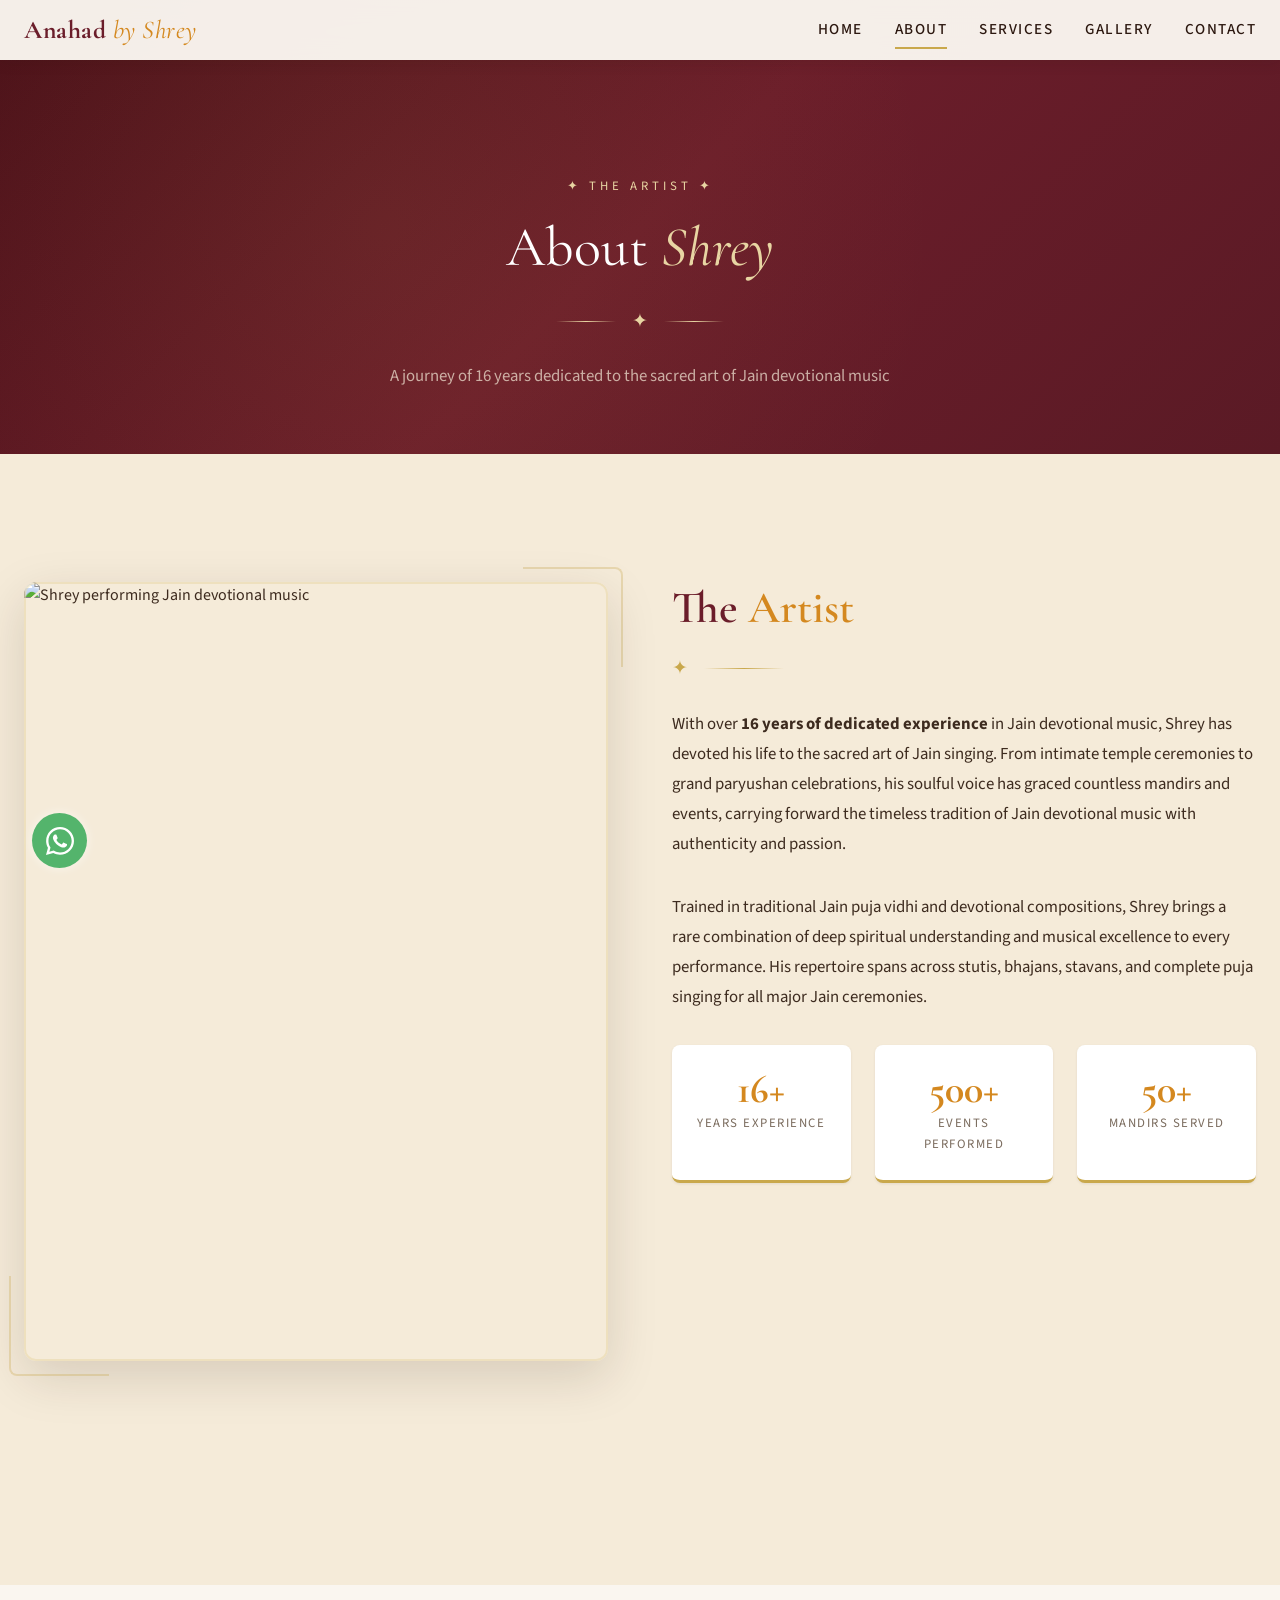
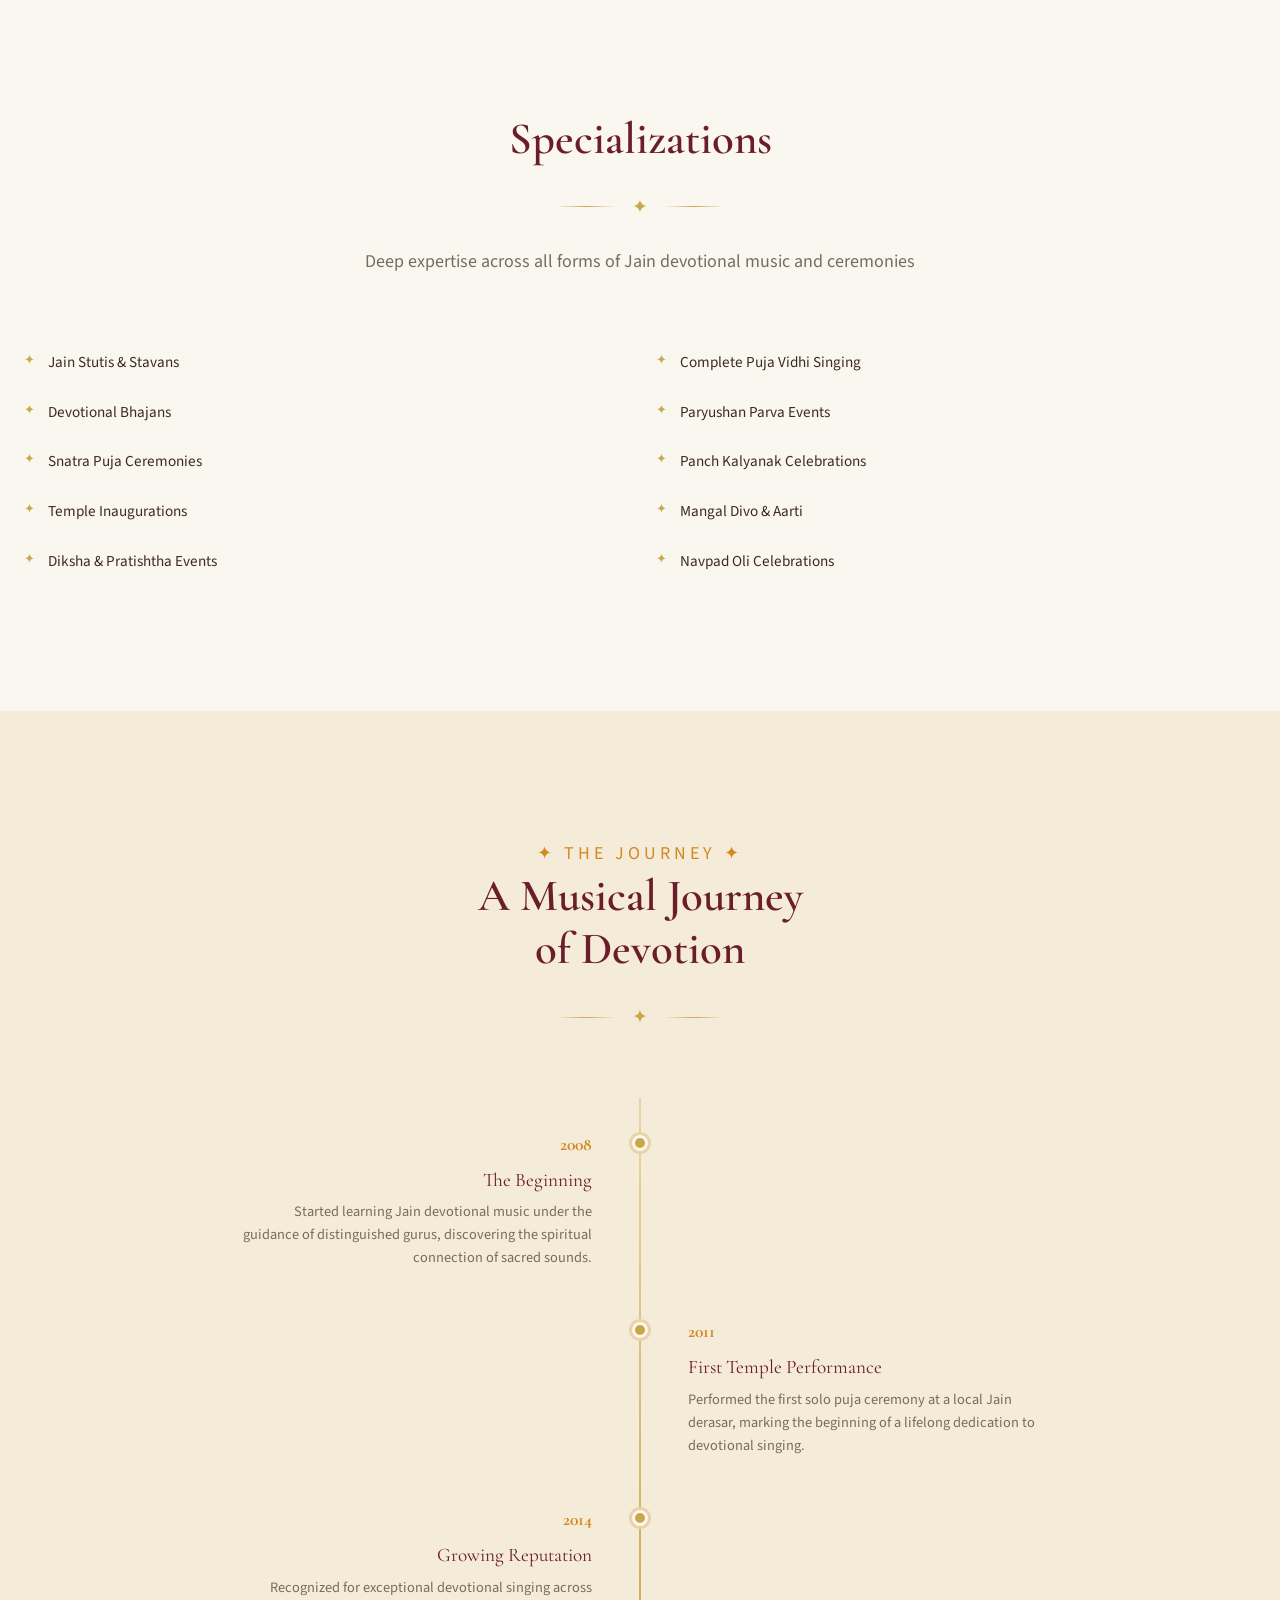
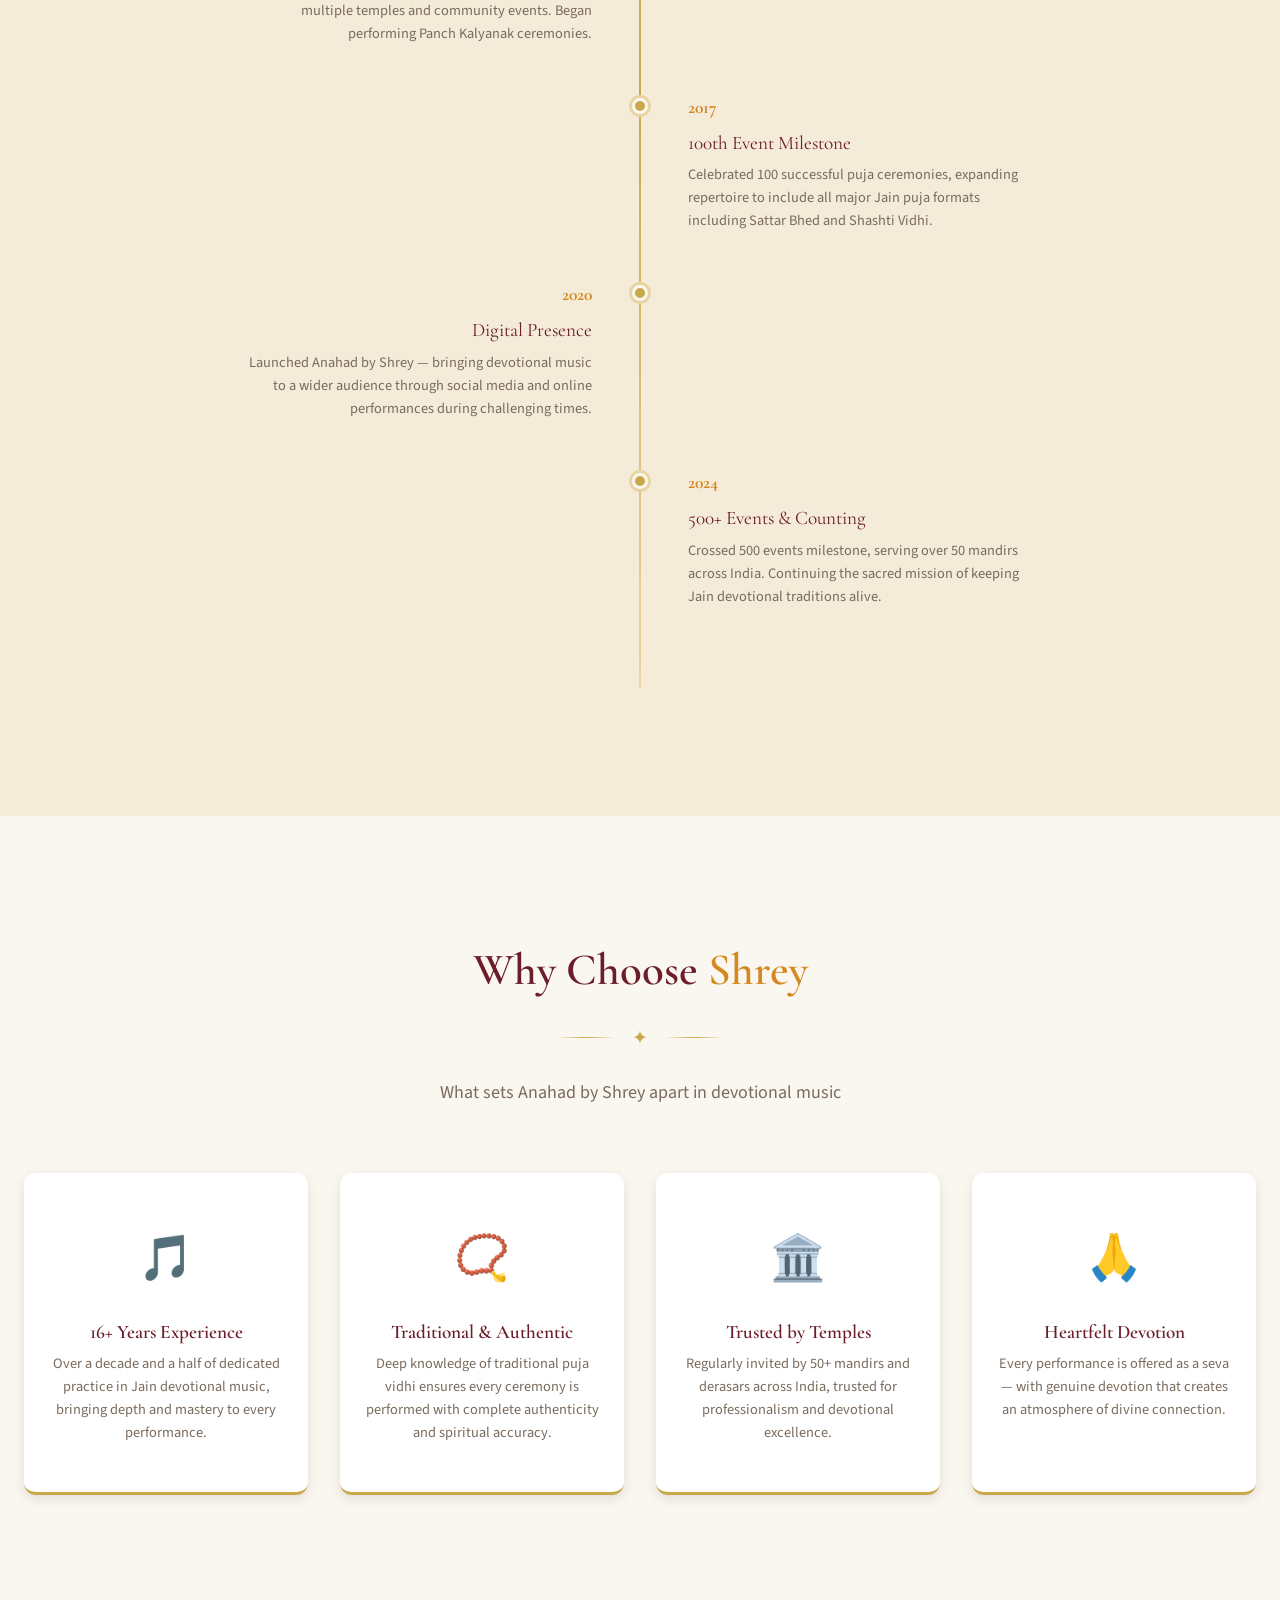
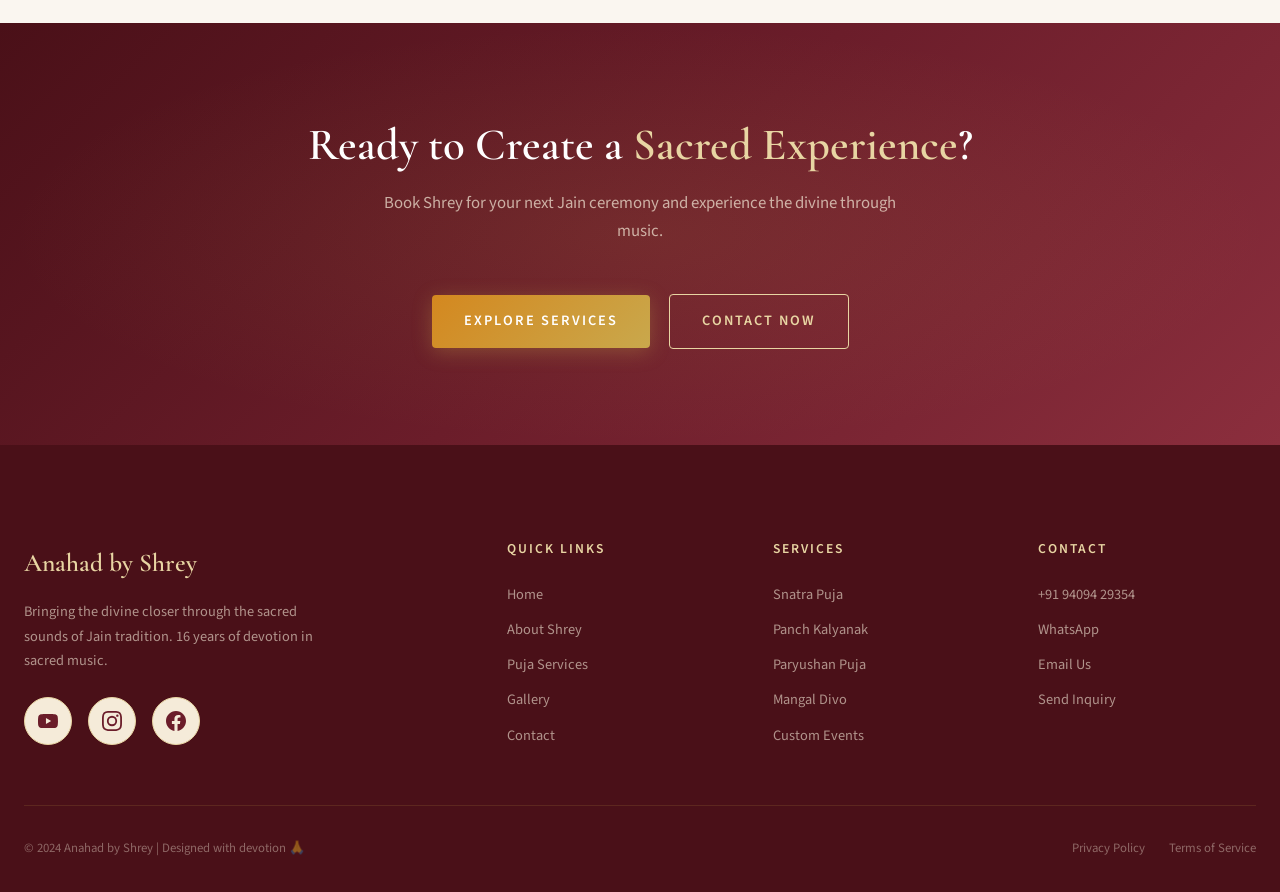
==== commit 346e2624: "Initial Commit" ====
--- a/about.html
+++ b/about.html
@@ -44,7 +44,13 @@
         <div class="about__image-wrapper reveal reveal--left">
           <div class="about__image-decor about__image-decor--top"></div>
           <div class="about__image-frame">
-            <img src="assets/images/shrey-portrait.jpg" alt="Shrey performing Jain devotional music" class="about__portrait" style="width: 100%; aspect-ratio: 3 / 4; object-fit: cover; border-radius: inherit; display: block;">
+            <img src="assets/images/shrey-portrait.jpg" 
+                 srcset="assets/images/shrey-portrait.jpg 320w, assets/images/shrey-portrait.jpg 640w, assets/images/shrey-portrait.jpg 1280w" 
+                 sizes="(max-width: 768px) 100vw, 50vw" 
+                 alt="Shrey performing Jain devotional music" 
+                 class="about__portrait" 
+                 style="width: 100%; aspect-ratio: 3 / 4; object-fit: cover; border-radius: inherit; display: block;"
+                 loading="lazy">
           </div>
           <div class="about__image-decor about__image-decor--bottom"></div>
         </div>
--- a/css/styles.css
+++ b/css/styles.css
@@ -1965,6 +1965,25 @@
    ══════════════════════════════════════════ */
 
 @media (max-width: 1024px) {
+  /* Responsive Images - Large Tablet */
+  .hero__bg-image {
+    height: 400px;
+    object-fit: cover;
+    object-position: center;
+  }
+
+  .about__image-wrapper {
+    max-width: 100%;
+  }
+
+  .gallery-item img {
+    aspect-ratio: 4 / 3;
+  }
+
+  .puja-card__slide img {
+    aspect-ratio: 4 / 3;
+  }
+
   .about__grid {
     gap: var(--space-2xl);
   }
@@ -1979,6 +1998,17 @@
 
   .showcase-card {
     max-width: 360px;
+  }
+
+  .footer {
+    padding: 70px 0;
+    padding-left: 90px;
+    padding-right: 90px;
+  }
+
+  .footer__grid {
+    grid-template-columns: repeat(2, 1fr);
+    gap: var(--space-2xl);
   }
 }
 
@@ -1989,6 +2019,34 @@
 
   .container {
     padding: 0 var(--space-lg);
+  }
+
+  /* Responsive Images - Tablet */
+  .hero__bg-image {
+    height: 300px;
+    object-fit: cover;
+  }
+
+  .about__image-wrapper {
+    max-width: 400px;
+    margin: 0 auto;
+  }
+
+  .about__portrait {
+    width: 100%;
+    height: auto;
+  }
+
+  .gallery-item img {
+    aspect-ratio: 4 / 3;
+  }
+
+  .puja-card__slide img {
+    aspect-ratio: 4 / 3;
+  }
+
+  .modal__gallery-item img {
+    aspect-ratio: 1 / 1;
   }
 
   .about__grid {
@@ -2086,6 +2144,71 @@
 }
 
 @media (max-width: 480px) {
+  /* Responsive Images - Mobile */
+  .hero__bg-image {
+    height: 250px;
+    object-fit: cover;
+    object-position: center;
+  }
+
+  .about__image-wrapper {
+    max-width: 100%;
+    margin: 0 auto;
+  }
+
+  .about__portrait {
+    width: 100%;
+    height: auto;
+  }
+
+  .gallery-item img {
+    aspect-ratio: 4 / 3;
+    width: 100%;
+  }
+
+  .puja-card__slide img {
+    aspect-ratio: 4 / 3;
+    width: 100%;
+  }
+
+  .modal__gallery {
+    grid-template-columns: repeat(2, 1fr);
+    gap: var(--space-sm);
+  }
+
+  .modal__gallery-item img {
+    aspect-ratio: 1 / 1;
+    width: 100%;
+  }
+
+  .modal__hero-image {
+    max-width: 100%;
+    width: 100%;
+    height: auto;
+  }
+
+  .lightbox__image {
+    max-width: 95vw;
+    max-height: 80vh;
+    width: auto;
+    height: auto;
+  }
+
+  .lightbox__close {
+    width: 40px;
+    height: 40px;
+    font-size: 1.2rem;
+  }
+
+  .lightbox__nav {
+    width: 40px;
+    height: 40px;
+    font-size: 1.2rem;
+  }
+
+  .lightbox__nav--prev { left: var(--space-sm); }
+  .lightbox__nav--next { right: var(--space-sm); }
+
   .about__stats {
     grid-template-columns: 1fr;
   }
@@ -2116,6 +2239,171 @@
   .stat__number {
     font-size: 2rem;
   }
+
+  .float-whatsapp, .float-scrollup {
+    bottom: 1rem;
+    width: 44px;
+    height: 44px;
+  }
+  .float-whatsapp { left: 0.75rem; }
+  .float-scrollup { right: 0.75rem; }
+  .float-whatsapp svg { width: 24px; height: 24px; }
+  .float-scrollup svg { width: 20px; height: 20px; }
+
+  .footer {
+    padding: 40px 15px;
+    padding-left: 70px;
+    padding-right: 70px;
+  }
+
+  .footer__grid {
+    grid-template-columns: 1fr;
+    gap: var(--space-md);
+  }
+
+  .footer__col h4 {
+    font-size: 0.95rem;
+    margin-bottom: var(--space-sm);
+  }
+
+  .footer__col ul li {
+    font-size: 0.85rem;
+  }
+}
+
+/* ── Large Desktop Screens ── */
+@media (min-width: 1440px) {
+  .container {
+    max-width: 1320px;
+  }
+
+  /* Responsive Images - Large Desktop */
+  .hero__bg-image {
+    height: 600px;
+    object-fit: cover;
+  }
+
+  .gallery-item img {
+    aspect-ratio: 4 / 3;
+  }
+
+  .puja-card__slide img {
+    aspect-ratio: 4 / 3;
+  }
+
+  .modal__gallery-item img {
+    aspect-ratio: 1 / 1;
+  }
+
+  .footer {
+    padding: 80px 0;
+    padding-left: 120px;
+    padding-right: 120px;
+  }
+
+  .footer__grid {
+    grid-template-columns: repeat(4, 1fr);
+    gap: var(--space-3xl);
+  }
+
+  .puja-grid {
+    grid-template-columns: repeat(3, 1fr);
+  }
+}
+
+/* ── Responsive Images ── */
+img {
+  max-width: 100%;
+  width: 100%;
+  height: auto;
+  display: block;
+  object-fit: cover;
+}
+
+/* Hero Background Image - Responsive */
+.hero__bg-image {
+  width: 100%;
+  height: 100%;
+  object-fit: cover;
+  object-position: center;
+}
+
+/* About Portrait Images */
+.about__portrait {
+  width: 100%;
+  height: auto;
+  display: block;
+  object-fit: cover;
+}
+
+/* Gallery Images */
+.gallery-item img {
+  width: 100%;
+  height: 100%;
+  object-fit: cover;
+  object-position: center;
+}
+
+/* Card Images */
+.puja-card__slide img {
+  width: 100%;
+  height: 100%;
+  object-fit: cover;
+  object-position: center;
+}
+
+/* Modal Images */
+.modal__gallery-item img {
+  width: 100%;
+  height: 100%;
+  object-fit: cover;
+  object-position: center;
+}
+
+.modal__hero-image {
+  width: 100%;
+  height: auto;
+  object-fit: cover;
+}
+
+/* Lightbox Images */
+.lightbox__image {
+  max-width: 90vw;
+  max-height: 85vh;
+  width: auto;
+  height: auto;
+  object-fit: contain;
+}
+
+/* Responsive Image Container */
+picture {
+  display: block;
+  width: 100%;
+}
+
+picture img {
+  width: 100%;
+  height: auto;
+  display: block;
+}
+
+/* ── Responsive Tables ── */
+table {
+  width: 100%;
+  border-collapse: collapse;
+}
+
+/* ── Flexible Typography ── */
+h1 { font-size: clamp(2rem, 5vw, 3.5rem); }
+h2 { font-size: clamp(1.5rem, 4vw, 2.8rem); }
+h3 { font-size: clamp(1.2rem, 3vw, 2rem); }
+p { font-size: clamp(0.9rem, 2vw, 1rem); }
+
+/* ── Responsive Containers ── */
+.container {
+  margin: 0 auto;
+  padding: 0 var(--space-lg);
+  max-width: 100%;
 }
 
 /* ── Scrollbar Styling ── */
@@ -2957,6 +3245,17 @@
   .float-scrollup { right: 1rem; }
   .float-whatsapp svg { width: 28px; height: 28px; }
   .float-scrollup svg { width: 22px; height: 22px; }
+
+  .footer {
+    padding: 50px 20px;
+    padding-left: 80px;
+    padding-right: 80px;
+  }
+
+  .footer__grid {
+    grid-template-columns: 1fr 1fr;
+    gap: var(--space-lg);
+  }
 }
 
 /* ── Print ── */
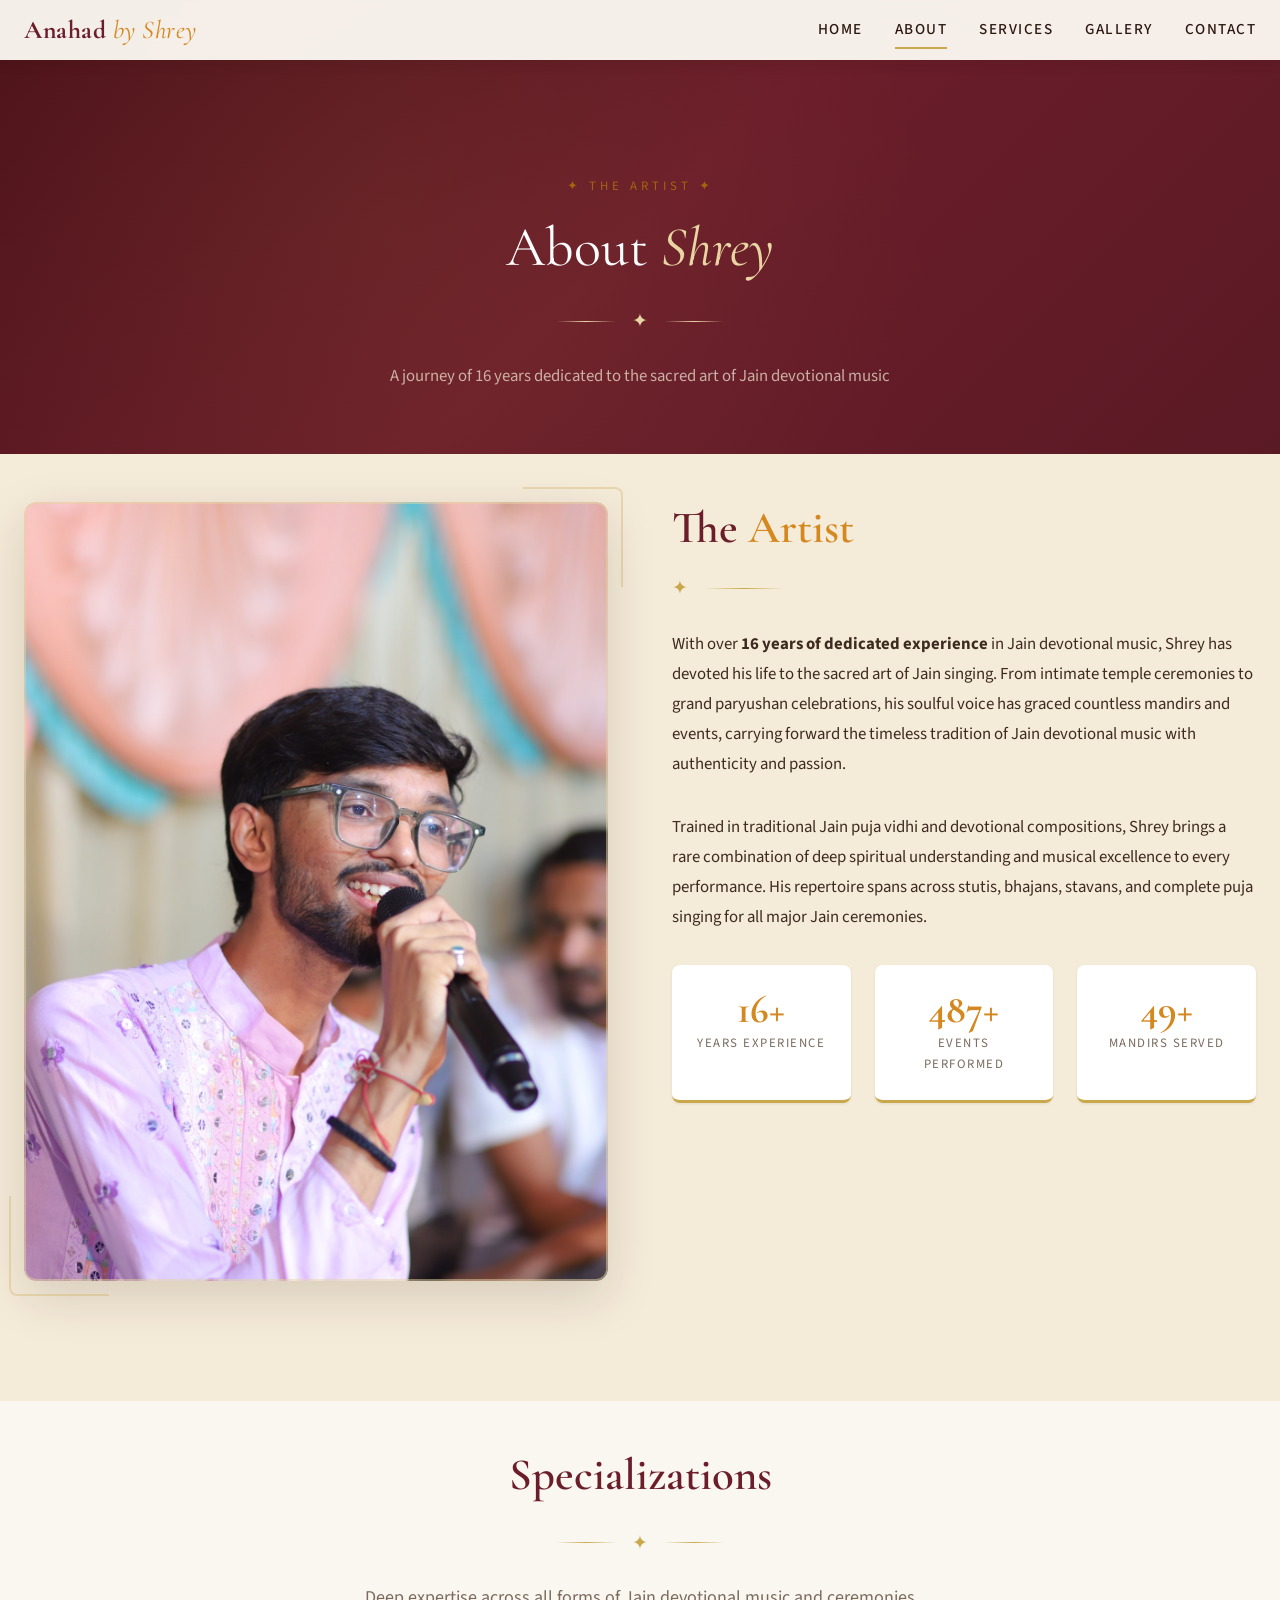
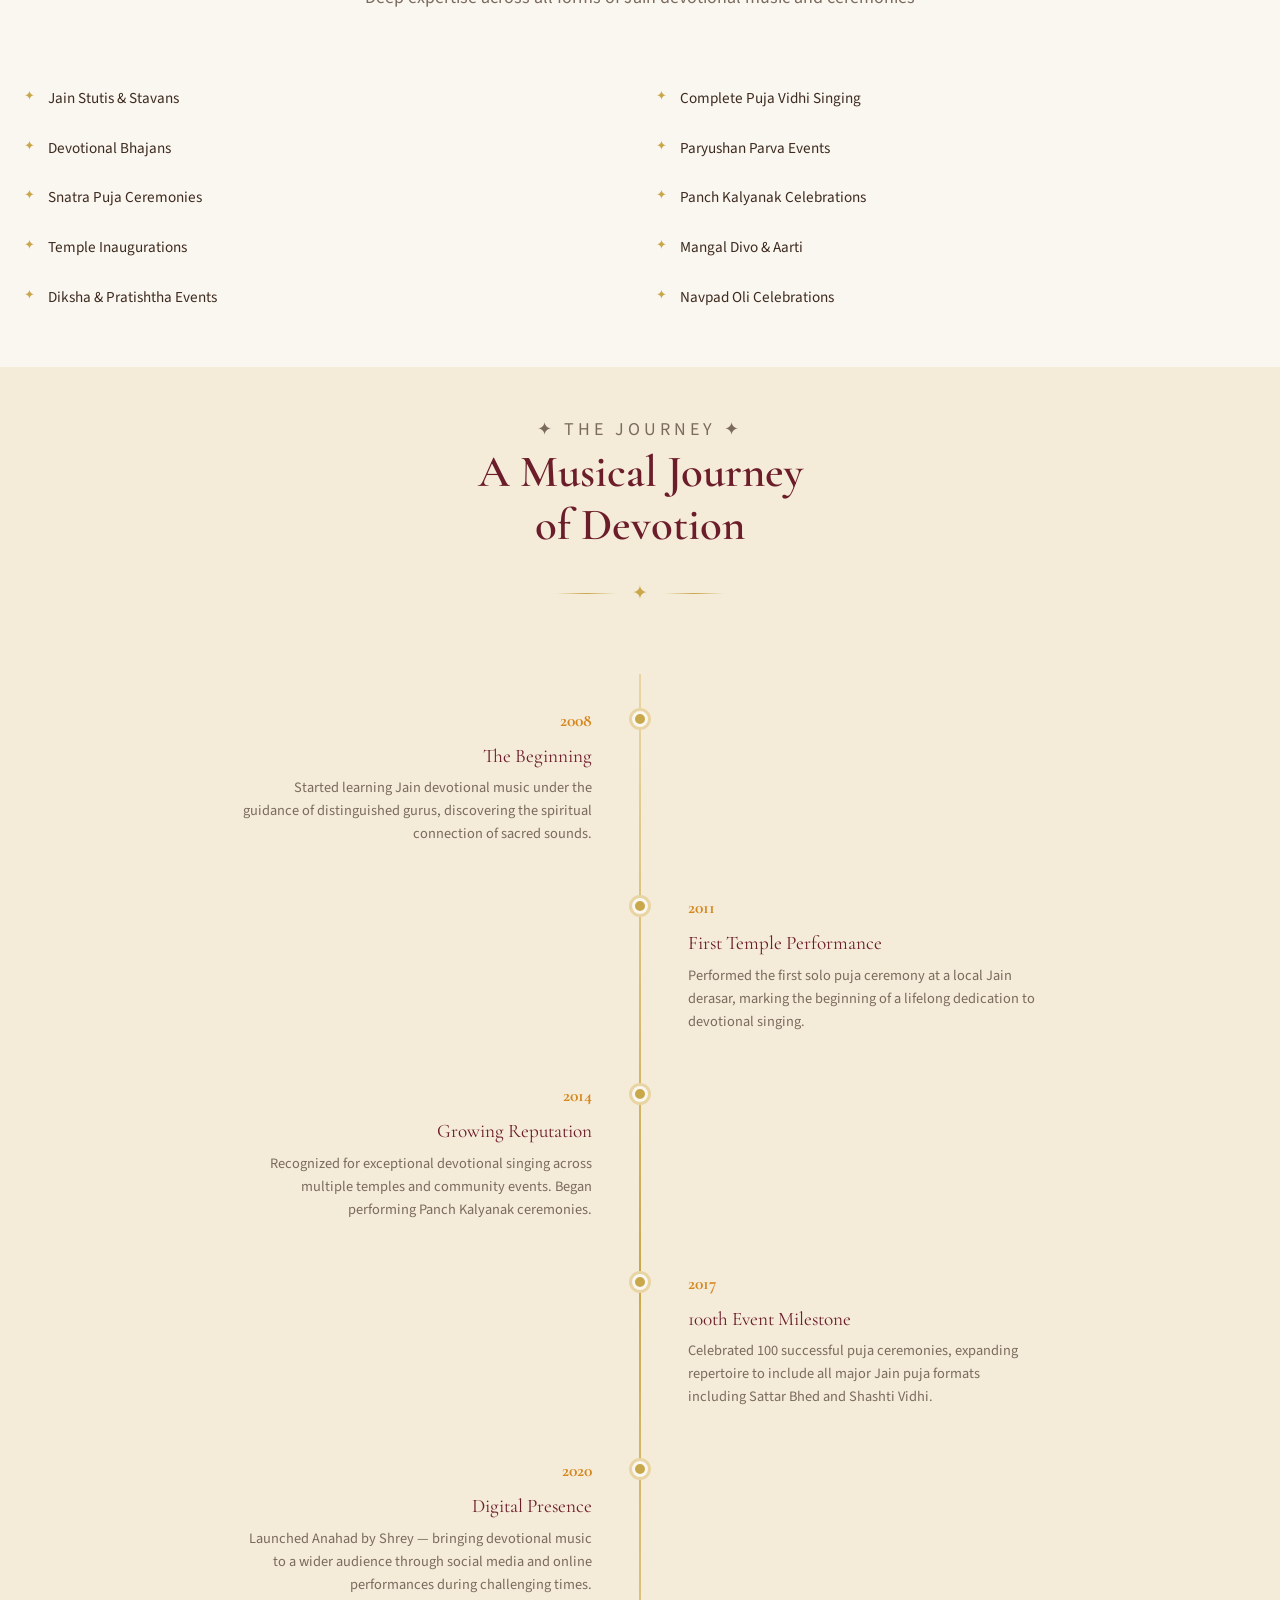
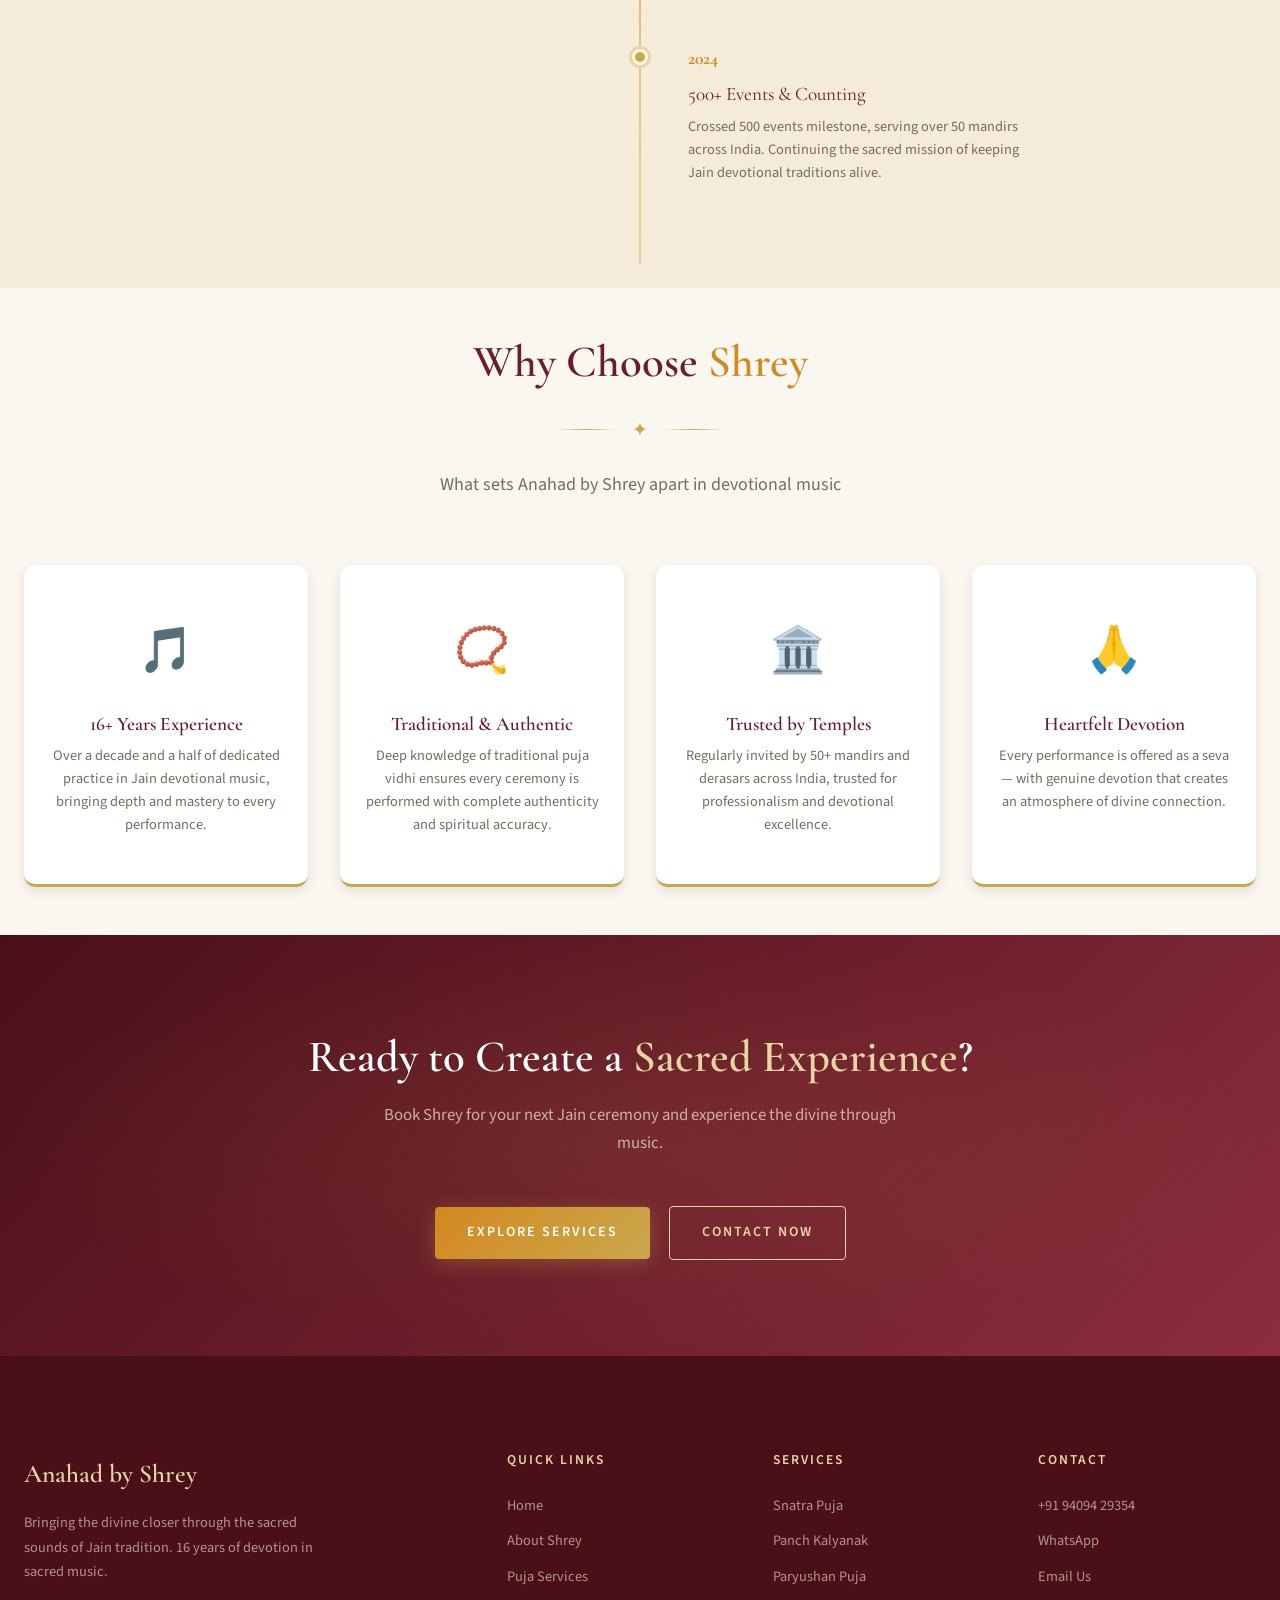
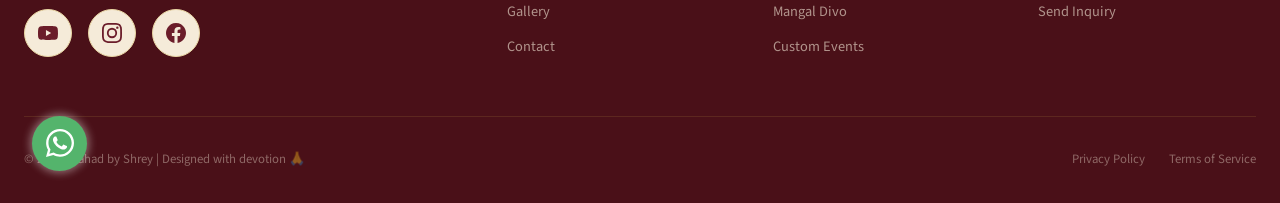
==== commit 96edca01: "Add unified design token system and Lenis-powered premium motion - Formalize maroon/gold/saffron/cre" ====
--- a/about.html
+++ b/about.html
@@ -5,6 +5,14 @@
   <meta name="viewport" content="width=device-width, initial-scale=1.0">
   <title>About Shrey — Anahad by Shrey | Jain Devotional Singer</title>
   <meta name="description" content="Learn about Shrey's 16-year journey in Jain devotional music. Trained in traditional puja vidhi, stutis, bhajans, and stavans.">
+  <meta property="og:title" content="About Shrey — Anahad by Shrey">
+  <meta property="og:description" content="Learn about Shrey's 16-year journey in Jain devotional music.">
+  <meta property="og:type" content="website">
+  <meta property="og:image" content="https://www.anahadbyshrey.com/assets/images/shrey_bg.jpeg">
+  <meta property="og:url" content="https://www.anahadbyshrey.com/about.html">
+  <meta name="twitter:card" content="summary_large_image">
+  <meta name="twitter:image" content="https://www.anahadbyshrey.com/assets/images/shrey_bg.jpeg">
+  <link rel="canonical" href="https://www.anahadbyshrey.com/about.html">
   <link rel="stylesheet" href="css/styles.css">
   <link rel="icon" href="data:image/svg+xml,<svg xmlns='http://www.w3.org/2000/svg' viewBox='0 0 100 100'><text y='.9em' font-size='90'>🙏</text></svg>">
 </head>
@@ -14,7 +22,9 @@
   <div class="nav-overlay" id="navOverlay"></div>
   <nav class="navbar scrolled" id="navbar">
     <div class="container navbar__inner">
-      <a href="index.html" class="navbar__logo">Anahad <span>by Shrey</span></a>
+      <a href="index.html" class="navbar__logo">
+        Anahad <span>by Shrey</span>
+      </a>
       <div class="navbar__links" id="navLinks">
         <a href="index.html">Home</a>
         <a href="about.html" class="active">About</a>
@@ -22,7 +32,11 @@
         <a href="gallery.html">Gallery</a>
         <a href="contact.html">Contact</a>
       </div>
-      <button class="navbar__hamburger" id="hamburger" aria-label="Toggle menu"><span></span><span></span><span></span></button>
+      <button class="navbar__hamburger" id="hamburger" aria-label="Toggle menu" aria-expanded="false" aria-controls="navLinks">
+        <span></span>
+        <span></span>
+        <span></span>
+      </button>
     </div>
   </nav>
 
@@ -44,9 +58,9 @@
         <div class="about__image-wrapper reveal reveal--left">
           <div class="about__image-decor about__image-decor--top"></div>
           <div class="about__image-frame">
-            <img src="assets/images/shrey-portrait.jpg" 
-                 srcset="assets/images/shrey-portrait.jpg 320w, assets/images/shrey-portrait.jpg 640w, assets/images/shrey-portrait.jpg 1280w" 
-                 sizes="(max-width: 768px) 100vw, 50vw" 
+            <img src="images/potrait_1.jpeg"
+                 srcset="images/potrait_1.jpeg 320w, images/potrait_1.jpeg 640w, images/potrait_1.jpeg 1280w"
+                 sizes="(max-width: 768px) 100vw, 50vw"
                  alt="Shrey performing Jain devotional music" 
                  class="about__portrait" 
                  style="width: 100%; aspect-ratio: 3 / 4; object-fit: cover; border-radius: inherit; display: block;"
@@ -119,7 +133,7 @@
   <section class="section section--cream">
     <div class="container">
       <div class="section-header reveal">
-        <p class="hero__pretitle" style="color: var(--saffron); animation: none; opacity: 1;">✦ The Journey ✦</p>
+        <p class="hero__pretitle">✦ The Journey ✦</p>
         <h2>A Musical Journey<br>of Devotion</h2>
         <div class="ornament"><span class="ornament__icon">✦</span></div>
       </div>
@@ -220,22 +234,59 @@
           <span class="footer__brand-name">Anahad by Shrey</span>
           <p>Bringing the divine closer through the sacred sounds of Jain tradition. 16 years of devotion in sacred music.</p>
           <div class="contact__social" style="margin-top: var(--space-lg);">
-            <a href="https://youtube.com/@shahshrey_?feature=shared" target="_blank" rel="noopener" class="social-link" aria-label="YouTube"><svg width="20" height="20" viewBox="0 0 24 24" fill="currentColor"><path d="M23.498 6.186a3.016 3.016 0 0 0-2.122-2.136C19.505 3.545 12 3.545 12 3.545s-7.505 0-9.377.505A3.017 3.017 0 0 0 .502 6.186C0 8.07 0 12 0 12s0 3.93.502 5.814a3.016 3.016 0 0 0 2.122 2.136c1.871.505 9.376.505 9.376.505s7.505 0 9.377-.505a3.015 3.015 0 0 0 2.122-2.136C24 15.93 24 12 24 12s0-3.93-.502-5.814zM9.545 15.568V8.432L15.818 12l-6.273 3.568z"/></svg></a>
-            <a href="https://www.instagram.com/shahshrey_?igsh=cHJqc3p5aWFyZnBn" target="_blank" rel="noopener" class="social-link" aria-label="Instagram"><svg width="20" height="20" viewBox="0 0 24 24" fill="currentColor"><path d="M12 2.163c3.204 0 3.584.012 4.85.07 3.252.148 4.771 1.691 4.919 4.919.058 1.265.069 1.645.069 4.849 0 3.205-.012 3.584-.069 4.849-.149 3.225-1.664 4.771-4.919 4.919-1.266.058-1.644.07-4.85.07-3.204 0-3.584-.012-4.849-.07-3.26-.149-4.771-1.699-4.919-4.92-.058-1.265-.07-1.644-.07-4.849 0-3.204.013-3.583.07-4.849.149-3.227 1.664-4.771 4.919-4.919 1.266-.057 1.645-.069 4.849-.069zM12 0C8.741 0 8.333.014 7.053.072 2.695.272.273 2.69.073 7.052.014 8.333 0 8.741 0 12c0 3.259.014 3.668.072 4.948.2 4.358 2.618 6.78 6.98 6.98C8.333 23.986 8.741 24 12 24c3.259 0 3.668-.014 4.948-.072 4.354-.2 6.782-2.618 6.979-6.98.059-1.28.073-1.689.073-4.948 0-3.259-.014-3.667-.072-4.947-.196-4.354-2.617-6.78-6.979-6.98C15.668.014 15.259 0 12 0zm0 5.838a6.162 6.162 0 1 0 0 12.324 6.162 6.162 0 0 0 0-12.324zM12 16a4 4 0 1 1 0-8 4 4 0 0 1 0 8zm6.406-11.845a1.44 1.44 0 1 0 0 2.881 1.44 1.44 0 0 0 0-2.881z"/></svg></a>
-            <a href="https://www.facebook.com/shahshrey19" target="_blank" rel="noopener" class="social-link" aria-label="Facebook"><svg width="20" height="20" viewBox="0 0 24 24" fill="currentColor"><path d="M24 12.073c0-6.627-5.373-12-12-12s-12 5.373-12 12c0 5.99 4.388 10.954 10.125 11.854v-8.385H7.078v-3.47h3.047V9.43c0-3.007 1.792-4.669 4.533-4.669 1.312 0 2.686.235 2.686.235v2.953H15.83c-1.491 0-1.956.925-1.956 1.874v2.25h3.328l-.532 3.47h-2.796v8.385C19.612 23.027 24 18.062 24 12.073z"/></svg></a>
+            <a href="https://youtube.com/@shahshrey_?feature=shared" target="_blank" rel="noopener" class="social-link" aria-label="YouTube">
+              <svg width="20" height="20" viewBox="0 0 24 24" fill="currentColor"><path d="M23.498 6.186a3.016 3.016 0 0 0-2.122-2.136C19.505 3.545 12 3.545 12 3.545s-7.505 0-9.377.505A3.017 3.017 0 0 0 .502 6.186C0 8.07 0 12 0 12s0 3.93.502 5.814a3.016 3.016 0 0 0 2.122 2.136c1.871.505 9.376.505 9.376.505s7.505 0 9.377-.505a3.015 3.015 0 0 0 2.122-2.136C24 15.93 24 12 24 12s0-3.93-.502-5.814zM9.545 15.568V8.432L15.818 12l-6.273 3.568z"/></svg>
+            </a>
+            <a href="https://www.instagram.com/singershrey_?igsh=OHJnOXkwd3ZuYmd5" target="_blank" rel="noopener" class="social-link" aria-label="Instagram">
+              <svg width="20" height="20" viewBox="0 0 24 24" fill="currentColor"><path d="M12 2.163c3.204 0 3.584.012 4.85.07 3.252.148 4.771 1.691 4.919 4.919.058 1.265.069 1.645.069 4.849 0 3.205-.012 3.584-.069 4.849-.149 3.225-1.664 4.771-4.919 4.919-1.266.058-1.644.07-4.85.07-3.204 0-3.584-.012-4.849-.07-3.26-.149-4.771-1.699-4.919-4.92-.058-1.265-.07-1.644-.07-4.849 0-3.204.013-3.583.07-4.849.149-3.227 1.664-4.771 4.919-4.919 1.266-.057 1.645-.069 4.849-.069zM12 0C8.741 0 8.333.014 7.053.072 2.695.272.273 2.69.073 7.052.014 8.333 0 8.741 0 12c0 3.259.014 3.668.072 4.948.2 4.358 2.618 6.78 6.98 6.98C8.333 23.986 8.741 24 12 24c3.259 0 3.668-.014 4.948-.072 4.354-.2 6.782-2.618 6.979-6.98.059-1.28.073-1.689.073-4.948 0-3.259-.014-3.667-.072-4.947-.196-4.354-2.617-6.78-6.979-6.98C15.668.014 15.259 0 12 0zm0 5.838a6.162 6.162 0 1 0 0 12.324 6.162 6.162 0 0 0 0-12.324zM12 16a4 4 0 1 1 0-8 4 4 0 0 1 0 8zm6.406-11.845a1.44 1.44 0 1 0 0 2.881 1.44 1.44 0 0 0 0-2.881z"/></svg>
+            </a>
+            <a href="https://www.facebook.com/shahshrey19" target="_blank" rel="noopener" class="social-link" aria-label="Facebook">
+              <svg width="20" height="20" viewBox="0 0 24 24" fill="currentColor"><path d="M24 12.073c0-6.627-5.373-12-12-12s-12 5.373-12 12c0 5.99 4.388 10.954 10.125 11.854v-8.385H7.078v-3.47h3.047V9.43c0-3.007 1.792-4.669 4.533-4.669 1.312 0 2.686.235 2.686.235v2.953H15.83c-1.491 0-1.956.925-1.956 1.874v2.25h3.328l-.532 3.47h-2.796v8.385C19.612 23.027 24 18.062 24 12.073z"/></svg>
+            </a>
           </div>
         </div>
-        <div class="footer__col"><h4>Quick Links</h4><ul><li><a href="index.html">Home</a></li><li><a href="about.html">About Shrey</a></li><li><a href="services.html">Puja Services</a></li><li><a href="gallery.html">Gallery</a></li><li><a href="contact.html">Contact</a></li></ul></div>
-        <div class="footer__col"><h4>Services</h4><ul><li><a href="services.html">Snatra Puja</a></li><li><a href="services.html">Panch Kalyanak</a></li><li><a href="services.html">Paryushan Puja</a></li><li><a href="services.html">Mangal Divo</a></li><li><a href="services.html">Custom Events</a></li></ul></div>
-        <div class="footer__col"><h4>Contact</h4><ul><li><a href="tel:+919409429354">+91 94094 29354</a></li><li><a href="https://wa.me/919409429354?text=Namaste%20Shrey%2C%20I%20would%20like%20to%20inquire%20about%20booking%20your%20devotional%20singing%20services%20for%20a%20puja%2Fevent.%20Could%20you%20please%20provide%20more%20details%3F%20Thank%20you%21" target="_blank">WhatsApp</a></li><li><a href="mailto:info@anahad.com">Email Us</a></li><li><a href="contact.html">Send Inquiry</a></li></ul></div>
+        <div class="footer__col">
+          <h4>Quick Links</h4>
+          <ul>
+            <li><a href="index.html">Home</a></li>
+            <li><a href="about.html">About Shrey</a></li>
+            <li><a href="services.html">Puja Services</a></li>
+            <li><a href="gallery.html">Gallery</a></li>
+            <li><a href="contact.html">Contact</a></li>
+          </ul>
+        </div>
+        <div class="footer__col">
+          <h4>Services</h4>
+          <ul>
+            <li><a href="services.html">Snatra Puja</a></li>
+            <li><a href="services.html">Panch Kalyanak</a></li>
+            <li><a href="services.html">Paryushan Puja</a></li>
+            <li><a href="services.html">Mangal Divo</a></li>
+            <li><a href="services.html">Custom Events</a></li>
+          </ul>
+        </div>
+        <div class="footer__col">
+          <h4>Contact</h4>
+          <ul>
+            <li><a href="tel:+919409429354">+91 94094 29354</a></li>
+            <li><a href="https://wa.me/919409429354?text=Namaste%20Shrey%2C%20I%20would%20like%20to%20inquire%20about%20booking%20your%20devotional%20singing%20services%20for%20a%20puja%2Fevent.%20Could%20you%20please%20provide%20more%20details%3F%20Thank%20you%21" target="_blank">WhatsApp</a></li>
+            <li><a href="mailto:info@anahad.com">Email Us</a></li>
+            <li><a href="contact.html">Send Inquiry</a></li>
+          </ul>
+        </div>
       </div>
       <div class="footer__bottom">
-        <p>© 2024 Anahad by Shrey | Designed with devotion 🙏</p>
-        <div class="footer__bottom-links"><a href="#">Privacy Policy</a><a href="#">Terms of Service</a></div>
+        <p>© <span class="footer__year">2024</span> Anahad by Shrey | Designed with devotion 🙏</p>
+        <div class="footer__bottom-links">
+          <a href="privacy.html">Privacy Policy</a>
+          <a href="terms.html">Terms of Service</a>
+        </div>
       </div>
     </div>
   </footer>
 
+  <script src="js/vendor/lenis.min.js"></script>
+  <script src="js/smooth-scroll.js"></script>
   <script src="js/main.js"></script>
   <!-- Floating Action Buttons -->
   <a href="https://wa.me/919409429354?text=Namaste%20Shrey%2C%20I%20would%20like%20to%20inquire%20about%20booking%20your%20devotional%20singing%20services%20for%20a%20puja%2Fevent.%20Could%20you%20please%20provide%20more%20details%3F%20Thank%20you%21" target="_blank" class="float-whatsapp" aria-label="Chat with Shrey on WhatsApp">
--- a/css/styles.css
+++ b/css/styles.css
@@ -5,6 +5,34 @@
 
 /* ── Google Fonts ── */
 @import url('https://fonts.googleapis.com/css2?family=Cormorant+Garamond:ital,wght@0,300;0,400;0,500;0,600;0,700;1,400;1,500&family=Source+Sans+3:ital,wght@0,300;0,400;0,500;0,600;0,700;1,400&family=Noto+Serif+Devanagari:wght@400;500;600;700&display=swap');
+
+/* ── Lenis (vendored, v1.3.25 — dist/lenis.css, verbatim) ── */
+html.lenis,
+html.lenis body {
+  height: auto;
+}
+
+.lenis:not(.lenis-autoToggle).lenis-stopped {
+  overflow: clip;
+}
+
+.lenis [data-lenis-prevent],
+.lenis [data-lenis-prevent-wheel],
+.lenis [data-lenis-prevent-touch],
+.lenis [data-lenis-prevent-vertical],
+.lenis [data-lenis-prevent-horizontal] {
+  overscroll-behavior: contain;
+}
+
+.lenis.lenis-smooth iframe {
+  pointer-events: none;
+}
+
+.lenis.lenis-autoToggle {
+  transition-property: overflow;
+  transition-duration: 1ms;
+  transition-behavior: allow-discrete;
+}
 
 /* ── Design Tokens ── */
 :root {
@@ -49,6 +77,7 @@
   --radius-md: 8px;
   --radius-lg: 12px;
   --radius-xl: 20px;
+  --radius-2xl: 28px;
   --radius-full: 50%;
 
   /* Shadows */
@@ -57,6 +86,14 @@
   --shadow-lg: 0 8px 30px rgba(44, 24, 16, 0.12);
   --shadow-xl: 0 16px 50px rgba(44, 24, 16, 0.15);
   --shadow-gold: 0 4px 20px rgba(201, 168, 76, 0.3);
+  --shadow-gold-hover: 0 6px 25px rgba(201, 168, 76, 0.5);
+  --shadow-saffron-glow-lg: 0 0 20px rgba(212, 136, 31, 0.2);
+  --shadow-maroon-lg: 0 30px 80px rgba(107, 29, 42, 0.2);
+  --shadow-whatsapp-hover: 0 6px 25px rgba(37, 211, 102, 0.4);
+
+  /* Brand-external colors (not part of the maroon/gold/saffron palette) */
+  --color-whatsapp: #25D366;
+  --color-whatsapp-hover: #1EBB56;
 
   /* Transitions */
   --transition-fast: 0.2s ease;
@@ -68,7 +105,116 @@
   --container-max: 1560px;
   --container-narrow: 900px;
   --nav-height: 80px;
-}
+
+  /* ── Type Scale ──
+     Additive: the existing ad hoc font-size declarations throughout this
+     file are not mass-migrated in this pass. New/touched rules should
+     prefer these tokens over new raw values. */
+  --text-xs: 0.75rem;    /* 12px */
+  --text-sm: 0.875rem;   /* 14px */
+  --text-base: 1rem;     /* 16px */
+  --text-md: 1.125rem;   /* 18px */
+  --text-lg: 1.25rem;    /* 20px */
+  --text-xl: 1.5rem;     /* 24px */
+  --text-2xl: 2rem;      /* 32px */
+  --text-3xl: 2.5rem;    /* 40px */
+  --text-4xl: 3rem;      /* 48px */
+  --text-5xl: 3.5rem;    /* 56px */
+  --text-6xl: 4.5rem;    /* 72px */
+
+  /* Font weight */
+  --fw-light: 300;
+  --fw-regular: 400;
+  --fw-medium: 500;
+  --fw-semibold: 600;
+  --fw-bold: 700;
+
+  /* Line height */
+  --lh-tight: 1;
+  --lh-heading: 1.15;
+  --lh-snug: 1.2;
+  --lh-normal: 1.5;
+  --lh-relaxed: 1.6;
+  --lh-loose: 1.7;
+  --lh-looser: 1.8;
+
+  /* ── Semantic Color Layer ──
+     Additive aliases over the primitives above. Existing rules that
+     reference primitives directly (e.g. var(--cream)) keep working —
+     these are for new/touched rules going forward. */
+  --surface-page: var(--ivory);
+  --surface-card: var(--white);
+  --surface-sunken: var(--cream);
+  --surface-inverse: var(--maroon);
+  --text-primary: var(--text-dark);
+  --text-secondary: var(--text-body);
+  --text-tertiary: var(--text-muted);
+  --text-on-dark: var(--white);
+  --text-on-dark-muted: rgba(245, 235, 217, 0.7);
+  --border-subtle: var(--cream-dark);
+  --border-default: var(--gold-light);
+  --border-strong: var(--gold);
+  --cta-primary: var(--saffron);
+  --cta-primary-hover: var(--gold);
+  --danger: #B3261E;
+
+  /* Contrast-safe text tokens (fix for WCAG AA failures on --cream) */
+  --eyebrow-text: #A5650F;      /* ~4.6:1 on --cream, replaces --gold-light/--saffron for eyebrow/pretitle text */
+  --text-muted-safe: #6B5B4C;   /* ~5.1:1 on --cream, replaces --text-muted for small text on cream/ivory */
+
+  /* Focus ring — chosen to read on white, cream, and maroon-dark surfaces alike */
+  --focus-ring-color: var(--gold);
+  --focus-ring-width: 2px;
+  --focus-ring-offset: 2px;
+  --input-focus-ring: 0 0 0 3px var(--saffron-glow);
+
+  /* Component tokens */
+  --btn-padding-y: 14px;
+  --btn-padding-x: 32px;
+  --btn-radius: var(--radius-sm);
+  --btn-min-height: 44px;
+  --btn-font-size: var(--text-sm);
+  --card-radius: var(--radius-lg);
+  --card-radius-feature: var(--radius-2xl);
+  --card-shadow-rest: var(--shadow-md);
+  --card-shadow-hover: var(--shadow-xl);
+  --card-padding: var(--space-lg);
+  --input-height: 44px;
+  --input-border: var(--border-default);
+  --input-radius: var(--radius-md);
+  --icon-sm: 16px;
+  --icon-md: 24px;
+  --icon-lg: 32px;
+  --icon-xl: 48px;
+
+  /* z-index scale — replaces informal magic numbers used throughout */
+  --z-base: 0;
+  --z-raised: 1;
+  --z-content: 2;
+  --z-decoration: 3;
+  --z-floating: 5;
+  --z-sticky: 10;
+  --z-effect-overlay: 80;
+  --z-header: 999;
+  --z-header-active: 1000;
+  --z-nav-overlay: 1001;
+  --z-modal-backdrop: 2000;
+  --z-modal: 3000;
+
+  /* Motion — premium easing/duration tokens (Linear/Vercel/Framer-style).
+     --transition-spring above is reused for magnetic/spring-back motion. */
+  --ease-out-expo: cubic-bezier(0.16, 1, 0.3, 1);
+  --ease-out-quint: cubic-bezier(0.22, 1, 0.36, 1);
+  --duration-micro: 180ms;
+  --duration-fast: 250ms;
+  --duration-base: 400ms;
+  --duration-slow: 600ms;
+}
+
+/* Breakpoint convention (documentation only — custom properties cannot be
+   interpolated into @media conditions without a preprocessor):
+   1024px = tablet, 768px = mobile-landscape, 480px = mobile-portrait.
+   Always use these exact values for new media queries. */
 
 /* ── Reset & Base ── */
 *,
@@ -134,18 +280,22 @@
 h1, h2, h3, h4, h5, h6 {
   font-family: var(--font-heading);
   color: var(--maroon);
-  font-weight: 600;
-  line-height: 1.2;
-}
-
-h1 { font-size: clamp(2.5rem, 6vw, 4.5rem); }
-h2 { font-size: clamp(1.8rem, 4vw, 3rem); }
-h3 { font-size: clamp(1.4rem, 3vw, 2rem); }
-h4 { font-size: clamp(1.1rem, 2vw, 1.5rem); }
+  font-weight: var(--fw-semibold);
+  line-height: var(--lh-snug);
+}
+
+/* These are the values that actually render (previously duplicated by a
+   second "Flexible Typography" block later in the cascade that silently
+   won and made this block dead code — deduped here, values preserved). */
+h1 { font-size: clamp(var(--text-2xl), 5vw, var(--text-5xl)); }
+h2 { font-size: clamp(var(--text-xl), 4vw, 2.8rem); }
+h3 { font-size: clamp(1.2rem, 3vw, var(--text-2xl)); }
+h4 { font-size: clamp(1.1rem, 2vw, var(--text-xl)); }
 
 p {
   margin-bottom: var(--space-md);
   color: var(--text-body);
+  font-size: clamp(0.9rem, 2vw, var(--text-base));
 }
 
 .font-devanagari {
@@ -165,12 +315,13 @@
 }
 
 .section {
-  padding: var(--space-5xl) 0;
+  padding: 48px 0;
   position: relative;
 }
 
 .section--cream {
   background-color: var(--cream);
+  padding-bottom: 24px;
 }
 
 .section--maroon {
@@ -236,9 +387,10 @@
   top: 0;
   left: 0;
   width: 100%;
-  z-index: 1000;
+  z-index: var(--z-header-active);
   padding: var(--space-md) 0;
-  transition: all var(--transition-normal);
+  transition: transform 0.4s cubic-bezier(0.25, 0.46, 0.45, 0.94);
+  transform: translateY(0);
 }
 
 .navbar.scrolled {
@@ -247,6 +399,10 @@
   -webkit-backdrop-filter: blur(12px);
   box-shadow: var(--shadow-md);
   padding: var(--space-sm) 0;
+}
+
+.navbar.navbar-hidden {
+  transform: translateY(-100%);
 }
 
 .navbar__inner {
@@ -325,6 +481,14 @@
 }
 
 /* Navbar on light photo hero — dark text from start */
+.navbar--light {
+  background: rgba(250, 246, 240, 0.97);
+  backdrop-filter: blur(12px);
+  -webkit-backdrop-filter: blur(12px);
+  box-shadow: var(--shadow-md);
+  padding: var(--space-sm) 0;
+}
+
 .navbar--light .navbar__logo {
   color: var(--maroon);
 }
@@ -351,7 +515,7 @@
   flex-direction: column;
   gap: 5px;
   padding: var(--space-sm);
-  z-index: 1001;
+  z-index: var(--z-nav-overlay);
 }
 
 .navbar__hamburger span {
@@ -423,7 +587,7 @@
   width: 100%;
   height: 100%;
   background: rgba(0, 0, 0, 0.5);
-  z-index: 999;
+  z-index: var(--z-header);
   opacity: 0;
   visibility: hidden;
   transition: all var(--transition-normal);
@@ -452,14 +616,14 @@
 .hero__bg {
   position: absolute;
   inset: 0;
-  z-index: 1;
+  z-index: var(--z-raised);
 }
 
 .hero__bg-image {
   width: 100%;
   height: 100%;
   object-fit: cover;
-  object-position: center 30%;
+  object-position: left 30%;
   opacity: 0.4;
 }
 
@@ -493,7 +657,7 @@
     rgba(44, 24, 16, 0.7) 50%,
     rgba(74, 16, 24, 0.8) 100%
   );
-  z-index: 2;
+  z-index: var(--z-content);
 }
 
 /* ── Photo Hero Variant: Whitish faded background ── */
@@ -516,9 +680,19 @@
   );
 }
 
+.hero--photo .hero__overlay--dark {
+  background: linear-gradient(
+    to right,
+    rgba(44, 24, 16, 0.95) 0%,
+    rgba(44, 24, 16, 0.8) 30%,
+    rgba(44, 24, 16, 0.3) 70%,
+    transparent 100%
+  );
+}
+
 /* Text colors for light photo background */
 .hero--photo .hero__pretitle {
-  color: var(--saffron);
+  color: var(--eyebrow-text);
 }
 
 .hero--photo .hero__title {
@@ -571,7 +745,7 @@
   width: 500px;
   height: 500px;
   opacity: 0.04;
-  z-index: 2;
+  z-index: var(--z-content);
   animation: float 8s ease-in-out infinite;
 }
 
@@ -582,7 +756,7 @@
 
 .hero__content {
   position: relative;
-  z-index: 3;
+  z-index: var(--z-decoration);
   max-width: 800px;
   padding: 0 var(--space-xl);
 }
@@ -595,7 +769,7 @@
 
 .hero__split-grid {
   position: relative;
-  z-index: 3;
+  z-index: var(--z-decoration);
   display: grid;
   grid-template-columns: 55% 45%;
   gap: var(--space-3xl);
@@ -633,10 +807,10 @@
   font-size: 0.85rem;
   text-transform: uppercase;
   letter-spacing: 4px;
-  color: var(--gold-light);
+  color: var(--eyebrow-text);
   margin-bottom: var(--space-lg);
-  opacity: 0;
-  animation: fadeInUp 0.8s ease 0.3s forwards;
+  opacity: 1;
+  animation: fadeInUp 0.8s ease 0.3s both;
 }
 
 .hero__title {
@@ -645,8 +819,8 @@
   font-weight: 300;
   color: var(--white);
   margin-bottom: var(--space-md);
-  opacity: 0;
-  animation: fadeInUp 0.8s ease 0.5s forwards;
+  opacity: 1;
+  animation: fadeInUp 0.8s ease 0.5s both;
 }
 
 .hero__title em {
@@ -661,8 +835,8 @@
   color: var(--gold-light);
   font-weight: 400;
   margin-bottom: var(--space-lg);
-  opacity: 0;
-  animation: fadeInUp 0.8s ease 0.7s forwards;
+  opacity: 1;
+  animation: fadeInUp 0.8s ease 0.7s both;
 }
 
 .hero__tagline {
@@ -672,8 +846,8 @@
   max-width: 550px;
   margin: 0 auto var(--space-2xl);
   line-height: 1.8;
-  opacity: 0;
-  animation: fadeInUp 0.8s ease 0.9s forwards;
+  opacity: 1;
+  animation: fadeInUp 0.8s ease 0.9s both;
 }
 
 .hero__buttons {
@@ -681,8 +855,8 @@
   gap: var(--space-lg);
   justify-content: center;
   flex-wrap: wrap;
-  opacity: 0;
-  animation: fadeInUp 0.8s ease 1.1s forwards;
+  opacity: 1;
+  animation: fadeInUp 0.8s ease 1.1s both;
 }
 
 /* Scroll indicator */
@@ -691,7 +865,7 @@
   bottom: 30px;
   left: 50%;
   transform: translateX(-50%);
-  z-index: 3;
+  z-index: var(--z-decoration);
   display: flex;
   flex-direction: column;
   align-items: center;
@@ -700,8 +874,8 @@
   font-size: 0.75rem;
   letter-spacing: 2px;
   text-transform: uppercase;
-  opacity: 0;
-  animation: fadeInUp 0.8s ease 1.3s forwards;
+  opacity: 1;
+  animation: fadeInUp 0.8s ease 1.3s both;
 }
 
 .hero__scroll-line {
@@ -734,16 +908,24 @@
   display: inline-flex;
   align-items: center;
   gap: var(--space-sm);
-  padding: 14px 32px;
+  min-height: var(--btn-min-height);
+  padding: var(--btn-padding-y) var(--btn-padding-x);
   font-family: var(--font-body);
-  font-size: 0.9rem;
-  font-weight: 600;
+  font-size: var(--btn-font-size);
+  font-weight: var(--fw-semibold);
   text-transform: uppercase;
   letter-spacing: 2px;
-  border-radius: var(--radius-sm);
-  transition: all var(--transition-normal);
+  border-radius: var(--btn-radius);
+  transition: background var(--transition-normal), color var(--transition-normal),
+    box-shadow var(--transition-normal), border-color var(--transition-normal),
+    transform var(--duration-fast) var(--ease-out-quint);
   position: relative;
   overflow: hidden;
+}
+
+.btn:active {
+  transform: translateY(0) scale(0.96);
+  transition: transform var(--duration-micro) var(--ease-out-quint);
 }
 
 .btn--primary {
@@ -754,7 +936,7 @@
 
 .btn--primary:hover {
   transform: translateY(-2px);
-  box-shadow: 0 6px 25px rgba(201, 168, 76, 0.5);
+  box-shadow: var(--shadow-gold-hover);
   color: var(--white);
 }
 
@@ -797,17 +979,18 @@
   color: var(--white);
 }
 
+/* Intentionally larger than the shared .btn base — primary conversion CTA. */
 .btn--whatsapp {
-  background: #25D366;
+  background: var(--color-whatsapp);
   color: var(--white);
-  font-size: 1rem;
+  font-size: var(--text-base);
   padding: 16px 40px;
 }
 
 .btn--whatsapp:hover {
-  background: #1EBB56;
+  background: var(--color-whatsapp-hover);
   transform: translateY(-2px);
-  box-shadow: 0 6px 25px rgba(37, 211, 102, 0.4);
+  box-shadow: var(--shadow-whatsapp-hover);
   color: var(--white);
 }
 
@@ -1187,7 +1370,7 @@
 
 .testimonial__role {
   font-size: 0.85rem;
-  color: var(--text-muted);
+  color: var(--text-muted-safe);
   margin-top: var(--space-xs);
 }
 
@@ -1231,7 +1414,7 @@
   color: var(--maroon);
   font-size: 1.2rem;
   transition: all var(--transition-fast);
-  z-index: 5;
+  z-index: var(--z-floating);
 }
 
 .carousel-btn:hover {
@@ -1254,20 +1437,44 @@
 }
 
 .puja-card {
-  background: var(--white);
-  border-radius: var(--radius-lg);
+  background: var(--surface-card);
+  border-radius: var(--card-radius);
   overflow: hidden;
-  box-shadow: var(--shadow-md);
+  box-shadow: var(--card-shadow-rest);
   cursor: pointer;
-  transition: all var(--transition-normal);
+  transition: box-shadow var(--transition-normal), border-color var(--transition-normal),
+    transform var(--duration-base) var(--ease-out-quint);
   position: relative;
   border: 2px solid transparent;
 }
 
+/* Cursor-tracked spotlight (mouse-only — see initCardSpotlight in
+   js/main.js). Negative z-index keeps it behind the card's own
+   in-flow content while still painting above the card's background,
+   since :hover puts a transform on the card and creates a stacking
+   context for this rule to be scoped to. */
+.puja-card::before,
+.why-card::before {
+  content: '';
+  position: absolute;
+  inset: 0;
+  z-index: -1;
+  background: radial-gradient(320px circle at var(--mouse-x, 50%) var(--mouse-y, 50%), var(--saffron-glow), transparent 70%);
+  opacity: 0;
+  transition: opacity var(--duration-base) var(--ease-out-quint);
+  pointer-events: none;
+}
+
+.puja-card:hover::before,
+.why-card:hover::before {
+  opacity: 1;
+}
+
 .puja-card:hover {
-  transform: translateY(-12px) scale(1.02);
-  box-shadow: var(--shadow-xl), 0 0 20px rgba(212, 136, 31, 0.2);
+  transform: translateY(-15px);
+  box-shadow: var(--card-shadow-hover), var(--shadow-saffron-glow-lg);
   border-color: var(--saffron);
+  border: 2px solid var(--saffron);
 }
 
 
@@ -1276,6 +1483,7 @@
   position: relative;
   overflow: hidden;
   aspect-ratio: 16 / 10;
+  border-radius: var(--card-radius) var(--card-radius) 0 0;
 }
 
 .puja-card__image {
@@ -1311,6 +1519,11 @@
 .puja-card__placeholder-icon {
   font-size: 2.5rem;
   opacity: 0.25;
+  transition: all 0.2s ease;
+}
+
+.puja-card:hover .puja-card__placeholder-icon {
+  animation: iconScale 0.2s ease forwards;
 }
 
 .puja-card__placeholder-text {
@@ -1379,6 +1592,103 @@
 }
 
 /* ══════════════════════════════════════════
+   BOOKING STEPS — Professional Layout
+   ══════════════════════════════════════════ */
+
+.booking-steps {
+  display: grid;
+  grid-template-columns: repeat(3, 1fr);
+  gap: var(--space-4xl);
+  position: relative;
+  max-width: 1000px;
+  margin: 0 auto;
+}
+
+/* Centered connector line */
+.booking-steps::before {
+  content: '';
+  position: absolute;
+  top: 50%;
+  left: 0;
+  right: 0;
+  height: 2px;
+  background: linear-gradient(90deg, transparent, var(--text-muted), transparent);
+  z-index: var(--z-base);
+  transform: translateY(-1px);
+}
+
+.booking-step {
+  display: flex;
+  flex-direction: column;
+  align-items: center;
+  text-align: center;
+  position: relative;
+  z-index: var(--z-raised);
+  padding: 0;
+  background: transparent;
+  border: none;
+  box-shadow: none;
+  transition: all var(--transition-normal);
+}
+
+.booking-step:hover {
+  border: none;
+  box-shadow: none;
+  transform: none;
+}
+
+/* Professional step circle */
+.booking-step__number {
+  display: flex;
+  align-items: center;
+  justify-content: center;
+  width: 100px;
+  height: 100px;
+  background: var(--white);
+  border: 2px solid var(--saffron);
+  color: var(--saffron);
+  font-family: var(--font-heading);
+  font-size: 2rem;
+  font-weight: 600;
+  border-radius: 50%;
+  margin-bottom: var(--space-2xl);
+  box-shadow: 0 4px 12px rgba(212, 136, 31, 0.12);
+  transition: all 0.3s ease;
+}
+
+.booking-step:hover .booking-step__number {
+  background: var(--saffron);
+  color: var(--white);
+  box-shadow: 0 8px 24px rgba(212, 136, 31, 0.25);
+  transform: scale(1.1);
+}
+
+/* Professional emoji icon */
+.booking-step__icon {
+  font-size: 0;
+  display: none;
+}
+
+/* Title styling */
+.booking-step__title {
+  font-family: var(--font-heading);
+  font-size: 1.3rem;
+  color: var(--maroon);
+  margin-bottom: var(--space-md);
+  font-weight: 600;
+  letter-spacing: 0.5px;
+}
+
+/* Description with clean typography */
+.booking-step__text {
+  font-size: 0.95rem;
+  color: var(--text-muted);
+  line-height: 1.7;
+  margin: 0;
+  max-width: 280px;
+}
+
+/* ══════════════════════════════════════════
    PUJA DETAIL MODAL
    ══════════════════════════════════════════ */
 
@@ -1386,7 +1696,7 @@
   position: fixed;
   inset: 0;
   background: var(--overlay-dark);
-  z-index: 2000;
+  z-index: var(--z-modal-backdrop);
   display: flex;
   align-items: center;
   justify-content: center;
@@ -1433,7 +1743,7 @@
   justify-content: center;
   font-size: 1.2rem;
   color: var(--maroon);
-  z-index: 10;
+  z-index: var(--z-sticky);
   transition: all var(--transition-fast);
   box-shadow: var(--shadow-sm);
 }
@@ -1607,7 +1917,7 @@
   position: fixed;
   inset: 0;
   background: rgba(0, 0, 0, 0.95);
-  z-index: 3000;
+  z-index: var(--z-modal);
   display: flex;
   align-items: center;
   justify-content: center;
@@ -1635,7 +1945,7 @@
   align-items: center;
   justify-content: center;
   transition: all var(--transition-fast);
-  z-index: 10;
+  z-index: var(--z-sticky);
 }
 
 .lightbox__close:hover {
@@ -1815,8 +2125,8 @@
 .form-group textarea:focus,
 .form-group select:focus {
   outline: none;
-  border-color: var(--gold);
-  box-shadow: 0 0 0 3px var(--saffron-glow);
+  border-color: var(--focus-ring-color);
+  box-shadow: var(--input-focus-ring);
   background: var(--white);
 }
 
@@ -1829,6 +2139,27 @@
   display: grid;
   grid-template-columns: 1fr 1fr;
   gap: var(--space-lg);
+}
+
+.contact-form__status {
+  display: none;
+  margin-bottom: var(--space-lg);
+  padding: 12px 16px;
+  border-radius: var(--radius-md);
+  background: var(--saffron-glow);
+  border: 1.5px solid var(--saffron);
+  color: var(--maroon-dark);
+  font-size: 0.9rem;
+  line-height: 1.5;
+  opacity: 0;
+  transform: translateY(-6px);
+  transition: opacity var(--transition-normal), transform var(--transition-normal);
+}
+
+.contact-form__status.visible {
+  display: block;
+  opacity: 1;
+  transform: translateY(0);
 }
 
 /* ══════════════════════════════════════════
@@ -1916,7 +2247,8 @@
 .reveal {
   opacity: 0;
   transform: translateY(40px);
-  transition: opacity 0.8s ease, transform 0.8s ease;
+  transition: opacity var(--duration-slow) var(--ease-out-expo),
+    transform var(--duration-slow) var(--ease-out-expo);
 }
 
 .reveal.visible {
@@ -1957,6 +2289,76 @@
 @keyframes shimmer {
   0% { left: -100%; }
   100% { left: 100%; }
+}
+
+/* Icon scale animation on hover */
+@keyframes iconScale {
+  0% {
+    transform: scale(1);
+  }
+  50% {
+    transform: scale(1.1);
+  }
+  100% {
+    transform: scale(1.1);
+  }
+}
+
+/* Page load fade-in */
+@keyframes pageFadeIn {
+  from {
+    opacity: 0;
+    transform: translateY(8px);
+  }
+  to {
+    opacity: 1;
+    transform: translateY(0);
+  }
+}
+
+body {
+  animation: pageFadeIn 0.5s ease both;
+}
+
+/* Idle attention pulse on the WhatsApp float button */
+@keyframes whatsappPulse {
+  0%, 100% {
+    box-shadow: 0 0 8px 2px rgba(255, 255, 255, 0.4), 0 0 0 0 rgba(84, 180, 108, 0.55);
+  }
+  70% {
+    box-shadow: 0 0 8px 2px rgba(255, 255, 255, 0.4), 0 0 0 14px rgba(84, 180, 108, 0);
+  }
+}
+
+.float-whatsapp {
+  animation: whatsappPulse 2.8s ease-out infinite;
+}
+
+.float-whatsapp:hover {
+  animation-play-state: paused;
+}
+
+/* Stat number pop when it scrolls into view */
+@keyframes statPop {
+  0% {
+    transform: scale(0.7);
+    opacity: 0;
+  }
+  60% {
+    transform: scale(1.08);
+    opacity: 1;
+  }
+  100% {
+    transform: scale(1);
+  }
+}
+
+.stat__number {
+  display: inline-block;
+}
+
+.stat.visible .stat__number {
+  animation: statPop 0.5s cubic-bezier(0.34, 1.56, 0.64, 1) both;
 }
 
 
@@ -1969,7 +2371,7 @@
   .hero__bg-image {
     height: 400px;
     object-fit: cover;
-    object-position: center;
+    object-position: left;
   }
 
   .about__image-wrapper {
@@ -2025,6 +2427,7 @@
   .hero__bg-image {
     height: 300px;
     object-fit: cover;
+    object-position: left;
   }
 
   .about__image-wrapper {
@@ -2104,6 +2507,22 @@
 
   .carousel-btn {
     display: none;
+  }
+
+  /* Booking Steps - Tablet */
+  .booking-steps {
+    grid-template-columns: repeat(2, 1fr);
+    gap: var(--space-3xl);
+  }
+
+  .booking-steps::before {
+    display: none;
+  }
+
+  .booking-step__number {
+    width: 80px;
+    height: 80px;
+    font-size: 1.5rem;
   }
 
   .hero__title {
@@ -2148,7 +2567,7 @@
   .hero__bg-image {
     height: 250px;
     object-fit: cover;
-    object-position: center;
+    object-position: left;
   }
 
   .about__image-wrapper {
@@ -2236,6 +2655,36 @@
     padding: var(--space-md);
   }
 
+  /* Booking Steps - Mobile */
+  .booking-steps {
+    grid-template-columns: 1fr;
+    gap: var(--space-2xl);
+  }
+
+  .booking-steps::before {
+    display: none;
+  }
+
+  .booking-step {
+    padding: 0;
+  }
+
+  .booking-step__number {
+    width: 70px;
+    height: 70px;
+    font-size: 1.2rem;
+    margin-bottom: var(--space-lg);
+  }
+
+  .booking-step__title {
+    font-size: 1.1rem;
+  }
+
+  .booking-step__text {
+    font-size: 0.9rem;
+    max-width: 100%;
+  }
+
   .stat__number {
     font-size: 2rem;
   }
@@ -2281,6 +2730,7 @@
   .hero__bg-image {
     height: 600px;
     object-fit: cover;
+    object-position: left;
   }
 
   .gallery-item img {
@@ -2325,7 +2775,7 @@
   width: 100%;
   height: 100%;
   object-fit: cover;
-  object-position: center;
+  object-position: left;
 }
 
 /* About Portrait Images */
@@ -2393,12 +2843,6 @@
   border-collapse: collapse;
 }
 
-/* ── Flexible Typography ── */
-h1 { font-size: clamp(2rem, 5vw, 3.5rem); }
-h2 { font-size: clamp(1.5rem, 4vw, 2.8rem); }
-h3 { font-size: clamp(1.2rem, 3vw, 2rem); }
-p { font-size: clamp(0.9rem, 2vw, 1rem); }
-
 /* ── Responsive Containers ── */
 .container {
   margin: 0 auto;
@@ -2432,8 +2876,15 @@
 
 /* ── Focus Styles ── */
 :focus-visible {
-  outline: 2px solid var(--saffron);
-  outline-offset: 2px;
+  outline: var(--focus-ring-width) solid var(--focus-ring-color);
+  outline-offset: var(--focus-ring-offset);
+}
+
+.btn:focus-visible,
+.puja-card:focus-visible,
+.navbar__links a:focus-visible {
+  outline: var(--focus-ring-width) solid var(--focus-ring-color);
+  outline-offset: var(--focus-ring-offset);
 }
 
 /* ══════════════════════════════════════════
@@ -2457,25 +2908,25 @@
 
 .page-header__content {
   position: relative;
-  z-index: 2;
+  z-index: var(--z-content);
 }
 
 .page-header__pretitle {
   font-size: 0.8rem;
   text-transform: uppercase;
   letter-spacing: 4px;
-  color: var(--gold-light);
+  color: var(--eyebrow-text);
   margin-bottom: var(--space-md);
-  opacity: 0;
-  animation: fadeInUp 0.6s ease 0.2s forwards;
+  opacity: 1;
+  animation: fadeInUp 0.6s ease 0.2s both;
 }
 
 .page-header h1 {
   color: var(--white);
   font-weight: 400;
   margin-bottom: var(--space-md);
-  opacity: 0;
-  animation: fadeInUp 0.6s ease 0.4s forwards;
+  opacity: 1;
+  animation: fadeInUp 0.6s ease 0.4s both;
 }
 
 .page-header h1 span {
@@ -2484,17 +2935,17 @@
 }
 
 .page-header__subtitle {
-  color: rgba(245, 235, 217, 0.7);
+  color: var(--text-on-dark-muted);
   font-size: 1.05rem;
   max-width: 550px;
   margin: 0 auto;
-  opacity: 0;
-  animation: fadeInUp 0.6s ease 0.6s forwards;
+  opacity: 1;
+  animation: fadeInUp 0.6s ease 0.6s both;
 }
 
 .page-header .ornament {
-  opacity: 0;
-  animation: fadeInUp 0.6s ease 0.5s forwards;
+  opacity: 1;
+  animation: fadeInUp 0.6s ease 0.5s both;
 }
 
 .page-header .ornament::before,
@@ -2557,7 +3008,7 @@
   background: var(--gold);
   border: 3px solid var(--ivory);
   box-shadow: 0 0 0 3px var(--gold-light), var(--shadow-sm);
-  z-index: 2;
+  z-index: var(--z-content);
 }
 
 .timeline__item:nth-child(odd) .timeline__dot {
@@ -2601,18 +3052,21 @@
 }
 
 .why-card {
+  position: relative;
+  overflow: hidden;
   text-align: center;
   padding: var(--space-2xl) var(--space-lg);
-  background: var(--white);
-  border-radius: var(--radius-lg);
-  box-shadow: var(--shadow-md);
+  background: var(--surface-card);
+  border-radius: var(--card-radius);
+  box-shadow: var(--card-shadow-rest);
   border-bottom: 3px solid var(--gold);
-  transition: all var(--transition-normal);
+  transition: box-shadow var(--transition-normal),
+    transform var(--duration-base) var(--ease-out-quint);
 }
 
 .why-card:hover {
   transform: translateY(-8px);
-  box-shadow: var(--shadow-xl);
+  box-shadow: var(--card-shadow-hover);
 }
 
 .why-card__icon {
@@ -2654,13 +3108,13 @@
   right: 15%;
   height: 2px;
   background: linear-gradient(90deg, var(--gold-light), var(--gold), var(--gold-light));
-  z-index: 0;
+  z-index: var(--z-base);
 }
 
 .booking-step {
   text-align: center;
   position: relative;
-  z-index: 1;
+  z-index: var(--z-raised);
 }
 
 .booking-step__number {
@@ -2784,7 +3238,7 @@
 
 .cta-banner__content {
   position: relative;
-  z-index: 2;
+  z-index: var(--z-content);
 }
 
 .cta-banner h2 {
@@ -2910,7 +3364,7 @@
 
 .gallery-cat-btn {
   padding: 8px 20px;
-  border-radius: 30px;
+  border-radius: var(--radius-full);
   font-size: 0.85rem;
   font-weight: 600;
   letter-spacing: 1px;
@@ -3139,7 +3593,7 @@
   display: flex;
   justify-content: center;
   gap: 6px;
-  z-index: 10;
+  z-index: var(--z-sticky);
   opacity: 0;
   pointer-events: none;
   transition: opacity 0.3s ease;
@@ -3175,7 +3629,7 @@
   align-items: center;
   justify-content: center;
   cursor: pointer;
-  z-index: 1000;
+  z-index: var(--z-header-active);
   transition: all 0.3s cubic-bezier(0.25, 1, 0.5, 1);
   box-shadow: 0 6px 16px rgba(0,0,0,0.15);
   text-decoration: none;
@@ -3277,3 +3731,416 @@
     page-break-inside: avoid;
   }
 }
+
+/* ══════════════════════════════════════════
+   CEREMONY EXPLORER — Minimal Theme
+   ══════════════════════════════════════════ */
+
+.ceremony-explorer {
+  padding: 96px 0 var(--space-4xl) 0;
+  background: linear-gradient(180deg, var(--ivory) 0%, rgba(245, 235, 217, 0.5) 100%);
+  position: relative;
+  overflow: hidden;
+}
+
+.ceremony-explorer::before {
+  content: '';
+  position: absolute;
+  top: 0;
+  right: 0;
+  width: 400px;
+  height: 400px;
+  background: radial-gradient(circle, rgba(232, 213, 163, 0.2) 0%, transparent 70%);
+  border-radius: 50%;
+  pointer-events: none;
+}
+
+.ceremony-explorer::after {
+  content: '';
+  position: absolute;
+  bottom: 0;
+  left: 0;
+  width: 350px;
+  height: 350px;
+  background: radial-gradient(circle, rgba(212, 136, 31, 0.08) 0%, transparent 70%);
+  border-radius: 50%;
+  pointer-events: none;
+}
+
+/* ── THREE FEATURE GRID (PROFESSIONAL LAYOUT) ── */
+.ceremony-grid {
+  position: relative;
+  width: 100%;
+  height: 600px;
+  margin: var(--space-3xl) 0;
+  z-index: var(--z-raised);
+}
+
+/* Decorative Diamonds */
+.ceremony-decor-diamond {
+  position: absolute;
+  width: 12px;
+  height: 12px;
+  background: #C08B95;
+  opacity: 0.4;
+  transform: rotate(45deg);
+  z-index: var(--z-base);
+}
+
+.ceremony-decor-diamond--1 {
+  top: 100px;
+  left: 12%;
+}
+
+.ceremony-decor-diamond--2 {
+  top: 250px;
+  left: 42%;
+}
+
+.ceremony-decor-diamond--3 {
+  bottom: 100px;
+  right: 18%;
+}
+
+@keyframes float-slow {
+  0%, 100% {
+    transform: translateY(0px);
+  }
+  50% {
+    transform: translateY(-20px);
+  }
+}
+
+.ceremony-feature {
+  position: absolute;
+  display: flex;
+  flex-direction: column;
+  align-items: center;
+  text-align: center;
+  animation-delay: var(--reveal-delay, 0s);
+  z-index: var(--z-content);
+  animation: float-slow 5s ease-in-out infinite;
+}
+
+/* Staggered floating timing */
+.ceremony-feature--1 {
+  top: 120px;
+  left: 8%;
+  width: 240px;
+  animation-delay: 0s;
+}
+
+.ceremony-feature--2 {
+  top: 20px;
+  left: 50%;
+  transform: translateX(-50%);
+  width: 300px;
+  animation-delay: 0.5s;
+}
+
+.ceremony-feature--3 {
+  top: 180px;
+  right: 6%;
+  width: 240px;
+  animation-delay: 1s;
+}
+
+/* Visual Section with Curved Shape */
+.ceremony-feature__visual {
+  position: relative;
+  width: 100%;
+  aspect-ratio: 3 / 5;
+  margin-bottom: var(--space-lg);
+  display: flex;
+  align-items: center;
+  justify-content: center;
+  z-index: var(--z-content);
+}
+
+.js-peel-holder {
+  width: 100%;
+  height: 100%;
+}
+
+.peel-image-holder {
+  --scroll-peel-progress: 0;
+  --peel-base-shadow: 0.22;
+  position: relative;
+  width: 100%;
+  height: 100%;
+  display: block;
+  isolation: isolate;
+}
+
+.peel-image-holder__svg {
+  width: 100%;
+  height: 100%;
+  display: block;
+}
+
+.peel-corner {
+  transform-box: fill-box;
+  transform-origin: center;
+  transition: transform 320ms cubic-bezier(0.22, 0.61, 0.36, 1);
+  transform: translate(0px, 0px) rotate(0deg) scale(calc(1 + (var(--scroll-peel-progress) * 0.28)));
+}
+
+.peel-corner-shadow {
+  opacity: calc(var(--peel-base-shadow) + (var(--scroll-peel-progress) * 0.25));
+  transition: opacity 320ms cubic-bezier(0.22, 0.61, 0.36, 1);
+}
+
+.peel-image-holder:hover .peel-corner {
+  transform: translate(3px, -5px) rotate(-10deg) scale(calc(1.1 + (var(--scroll-peel-progress) * 0.24)));
+}
+
+.peel-image-holder:hover .peel-corner-shadow {
+  opacity: calc(var(--peel-base-shadow) + 0.38);
+}
+
+.ceremony-feature__icon {
+  font-size: 0;
+  display: none;
+}
+
+/* Title Only */
+.ceremony-feature__title {
+  font-family: var(--font-heading);
+  font-size: 1.8rem;
+  font-weight: 700;
+  color: var(--maroon);
+  letter-spacing: 0.5px;
+  margin: 0;
+}
+
+.scroll-peel-overlay {
+  --peel-origin-x: 50vw;
+  --peel-origin-y: 50vh;
+  --peel-overlay-progress: 0;
+  position: fixed;
+  inset: 0;
+  pointer-events: none;
+  z-index: var(--z-effect-overlay);
+  overflow: hidden;
+  opacity: clamp(0, calc(var(--peel-overlay-progress) * 1.25), 1);
+}
+
+.scroll-peel-overlay__shadow,
+.scroll-peel-overlay__base,
+.scroll-peel-overlay__highlight {
+  position: absolute;
+  left: var(--peel-origin-x);
+  top: var(--peel-origin-y);
+  width: 190vmax;
+  height: 190vmax;
+  transform-origin: 100% 100%;
+  transform: translate(-100%, -100%) scale(calc(var(--peel-overlay-progress) * 1.08));
+  will-change: transform, opacity;
+}
+
+.scroll-peel-overlay__shadow {
+  background: radial-gradient(ellipse at 72% 74%, rgba(22, 6, 10, 0.45) 0%, rgba(22, 6, 10, 0.25) 25%, rgba(22, 6, 10, 0.06) 56%, rgba(22, 6, 10, 0) 72%);
+  filter: blur(10px);
+  opacity: clamp(0, calc(var(--peel-overlay-progress) * 1.45), 0.55);
+}
+
+.scroll-peel-overlay__base {
+  background: radial-gradient(ellipse at 76% 76%, #d4394f 0%, #b11e3b 26%, #8f1533 52%, #6a0f26 72%, #5a0c1f 100%);
+  border-radius: 72% 0 0 0;
+}
+
+.scroll-peel-overlay__highlight {
+  background: radial-gradient(ellipse at 78% 78%, rgba(255, 186, 194, 0.42) 0%, rgba(255, 186, 194, 0.16) 18%, rgba(255, 186, 194, 0) 44%);
+  border-radius: 70% 0 0 0;
+  opacity: clamp(0, calc(var(--peel-overlay-progress) * 1.2), 0.7);
+}
+
+/* ── CONCLUSION SECTION ── */
+.ceremony-conclusion {
+  margin-top: var(--space-lg);
+  position: relative;
+  z-index: var(--z-content);
+}
+
+.ceremony-conclusion__card {
+  background: linear-gradient(135deg, var(--maroon) 0%, var(--maroon-light) 100%);
+  border-radius: var(--card-radius-feature);
+  padding: var(--space-3xl) var(--space-2xl);
+  box-shadow: var(--shadow-maroon-lg);
+  text-align: center;
+  position: relative;
+  overflow: hidden;
+}
+
+.ceremony-conclusion__card::before {
+  content: '';
+  position: absolute;
+  top: -50%;
+  right: -50%;
+  width: 400px;
+  height: 400px;
+  background: radial-gradient(circle, rgba(232, 213, 163, 0.1) 0%, transparent 70%);
+  border-radius: 50%;
+  pointer-events: none;
+}
+
+.ceremony-conclusion__card h3 {
+  font-family: var(--font-heading);
+  font-size: 2.2rem;
+  color: var(--white);
+  margin: 0 0 var(--space-xl) 0;
+  letter-spacing: 0.5px;
+  position: relative;
+  z-index: var(--z-content);
+}
+
+.ceremony-conclusion__card .btn {
+  position: relative;
+  z-index: var(--z-content);
+}
+
+/* ── RESPONSIVE DESIGN ── */
+@media (max-width: 1024px) {
+  .ceremony-grid {
+    grid-template-columns: 1fr;
+    gap: var(--space-2xl);
+  }
+
+  .ceremony-feature__shape {
+    width: 260px;
+    height: 260px;
+  }
+
+  .ceremony-feature__icon {
+    font-size: 4.5rem;
+  }
+
+  .ceremony-explorer::before {
+    width: 300px;
+    height: 300px;
+  }
+
+  .ceremony-explorer::after {
+    width: 250px;
+    height: 250px;
+  }
+}
+
+@media (max-width: 768px) {
+  .ceremony-explorer {
+    padding: var(--space-3xl) 0;
+  }
+
+  .ceremony-grid {
+    gap: var(--space-xl);
+  }
+
+  .ceremony-feature__visual {
+    width: 280px;
+    height: auto;
+    aspect-ratio: 3 / 5;
+    margin-bottom: var(--space-md);
+  }
+
+  .ceremony-feature__shape {
+    width: 220px;
+    height: 220px;
+  }
+
+  .ceremony-feature__icon {
+    font-size: 3.5rem;
+  }
+
+  .ceremony-feature__title {
+    font-size: 1.5rem;
+  }
+
+  .ceremony-conclusion__card {
+    padding: var(--space-2xl);
+  }
+
+  .ceremony-conclusion__card h3 {
+    font-size: 1.8rem;
+    margin-bottom: var(--space-lg);
+  }
+}
+
+@media (max-width: 480px) {
+  .ceremony-feature__visual {
+    width: 240px;
+    height: auto;
+    aspect-ratio: 3 / 5;
+  }
+
+  .ceremony-feature__shape {
+    width: 190px;
+    height: 190px;
+  }
+
+  .ceremony-feature__icon {
+    font-size: 2.8rem;
+  }
+
+  .ceremony-feature__title {
+    font-size: 1.3rem;
+  }
+
+  .ceremony-conclusion__card h3 {
+    font-size: 1.6rem;
+  }
+}
+
+@media (prefers-reduced-motion: reduce) {
+  .peel-corner,
+  .peel-corner-shadow {
+    transition: none;
+  }
+
+  .peel-image-holder:hover .peel-corner {
+    transform: none;
+  }
+
+  .scroll-peel-overlay {
+    display: none;
+  }
+
+  body,
+  .float-whatsapp,
+  .stat.visible .stat__number,
+  .hero__pretitle,
+  .hero__title,
+  .hero__subtitle,
+  .hero__tagline,
+  .hero__buttons,
+  .hero__scroll,
+  .page-header__pretitle,
+  .page-header h1,
+  .page-header__subtitle,
+  .page-header .ornament {
+    animation: none;
+    opacity: 1;
+  }
+
+  /* Magnetic buttons / card spotlight: initMagneticButtons() and
+     initCardSpotlight() already skip attaching their mousemove
+     listeners under reduced motion, but this is a CSS-level backstop
+     (and covers the case of a page already loaded before the OS
+     setting changes) so the pull/glow motion can never render. */
+  .btn,
+  .puja-card,
+  .why-card {
+    transition-duration: 0s !important;
+  }
+
+  .puja-card::before,
+  .why-card::before {
+    display: none;
+  }
+
+  .reveal,
+  .reveal--left,
+  .reveal--right,
+  .reveal--scale {
+    transition: none;
+  }
+}
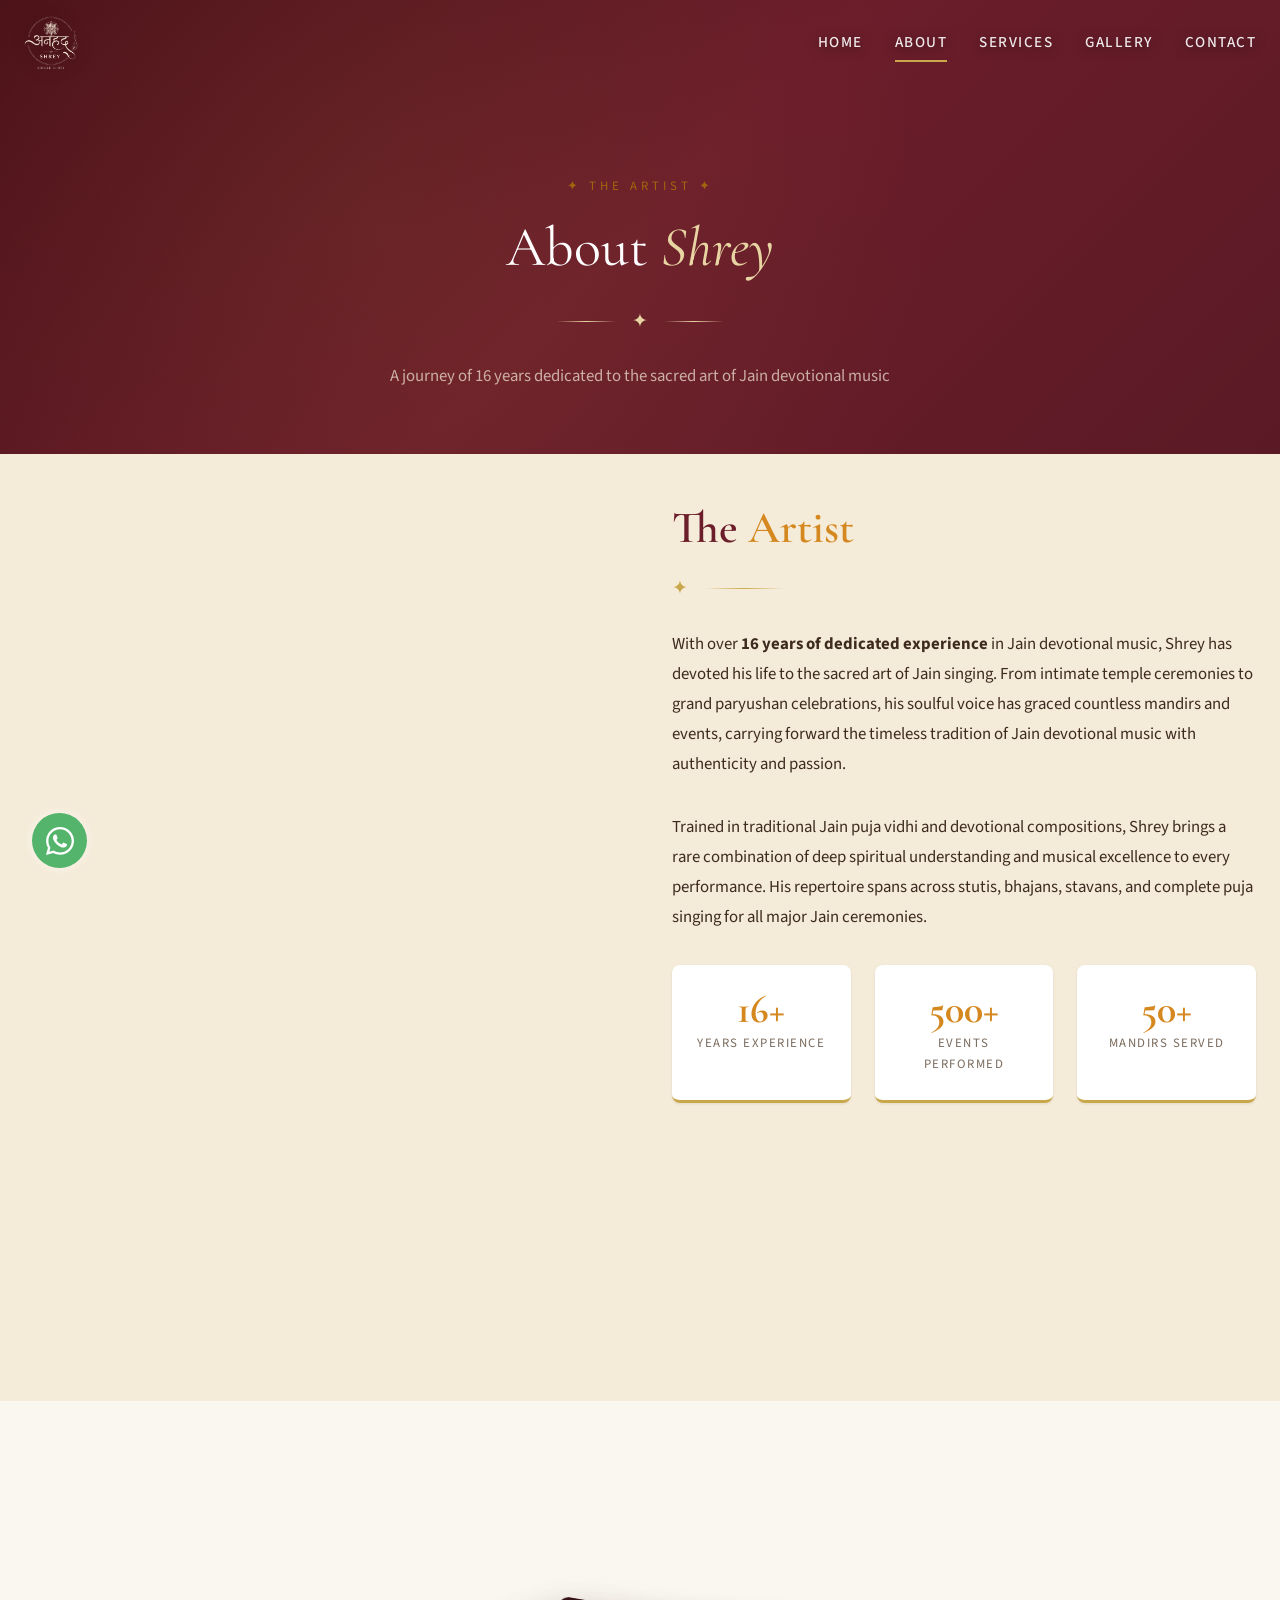
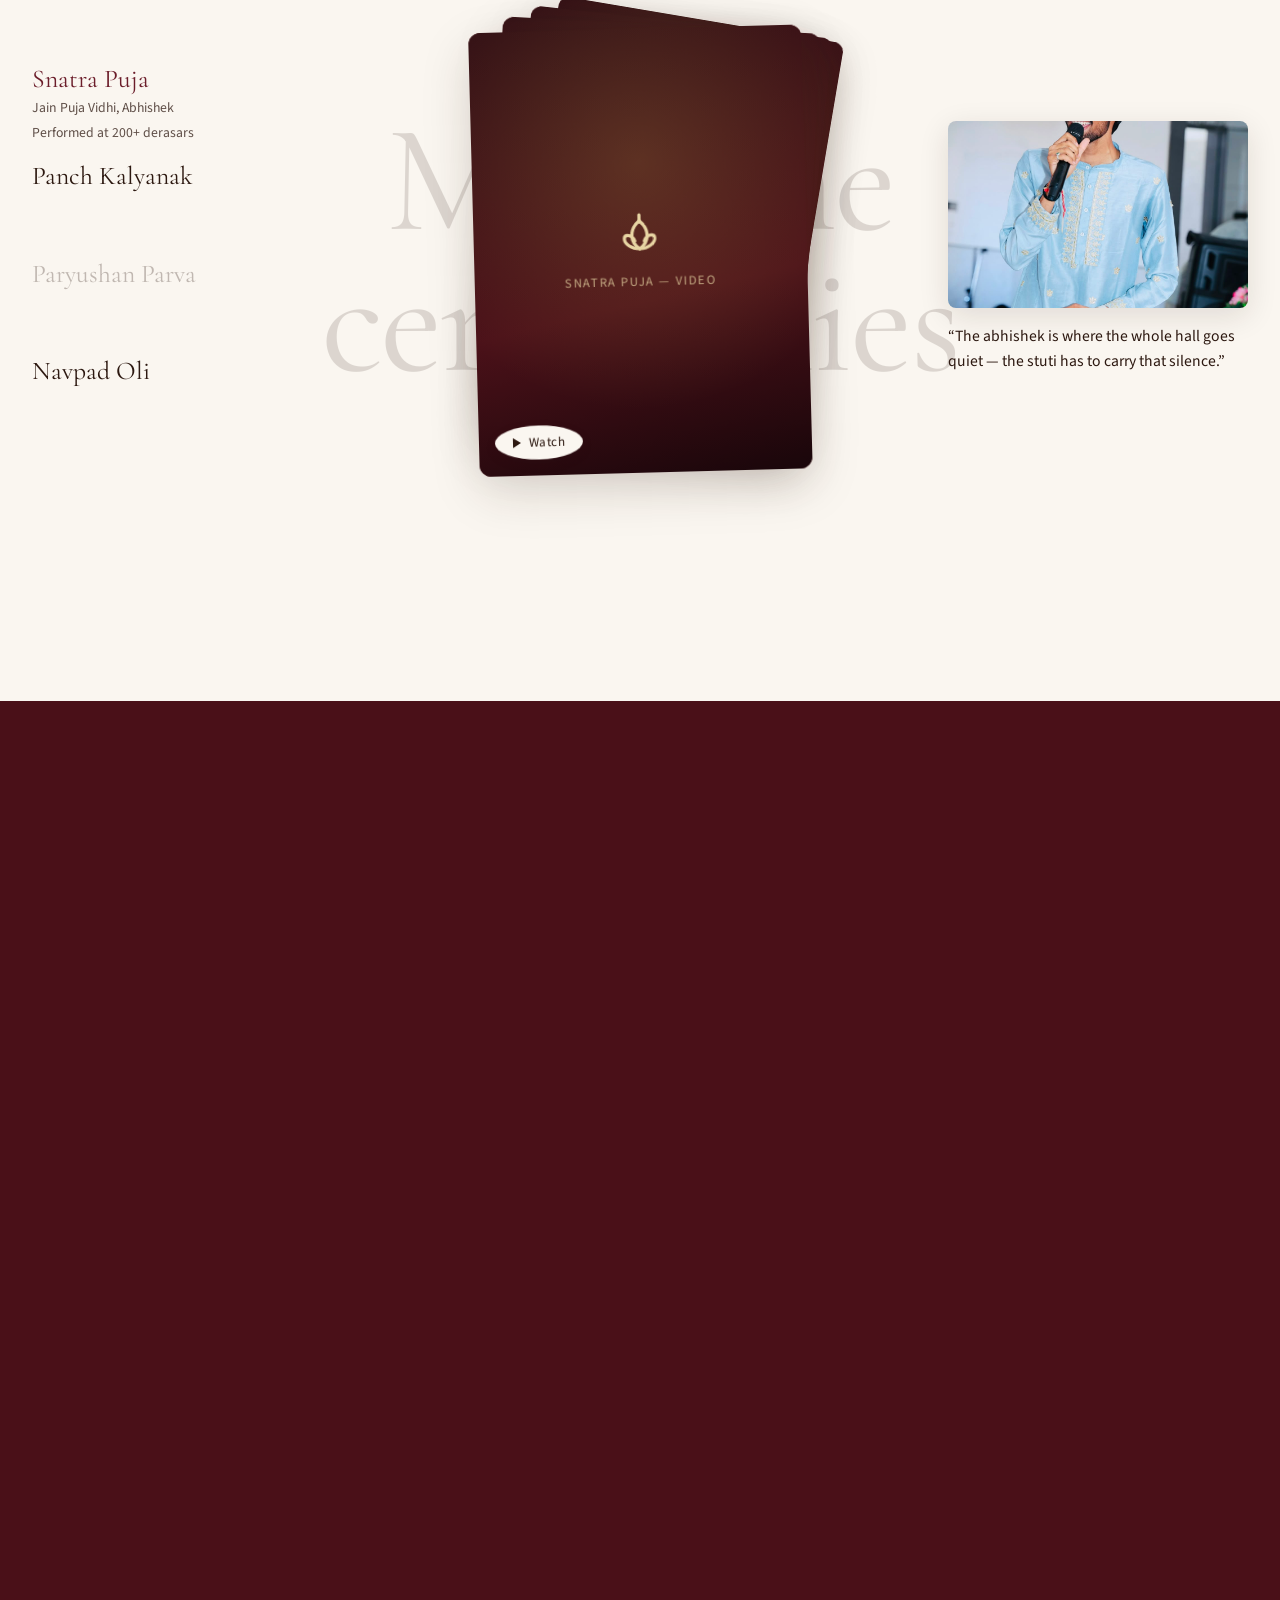
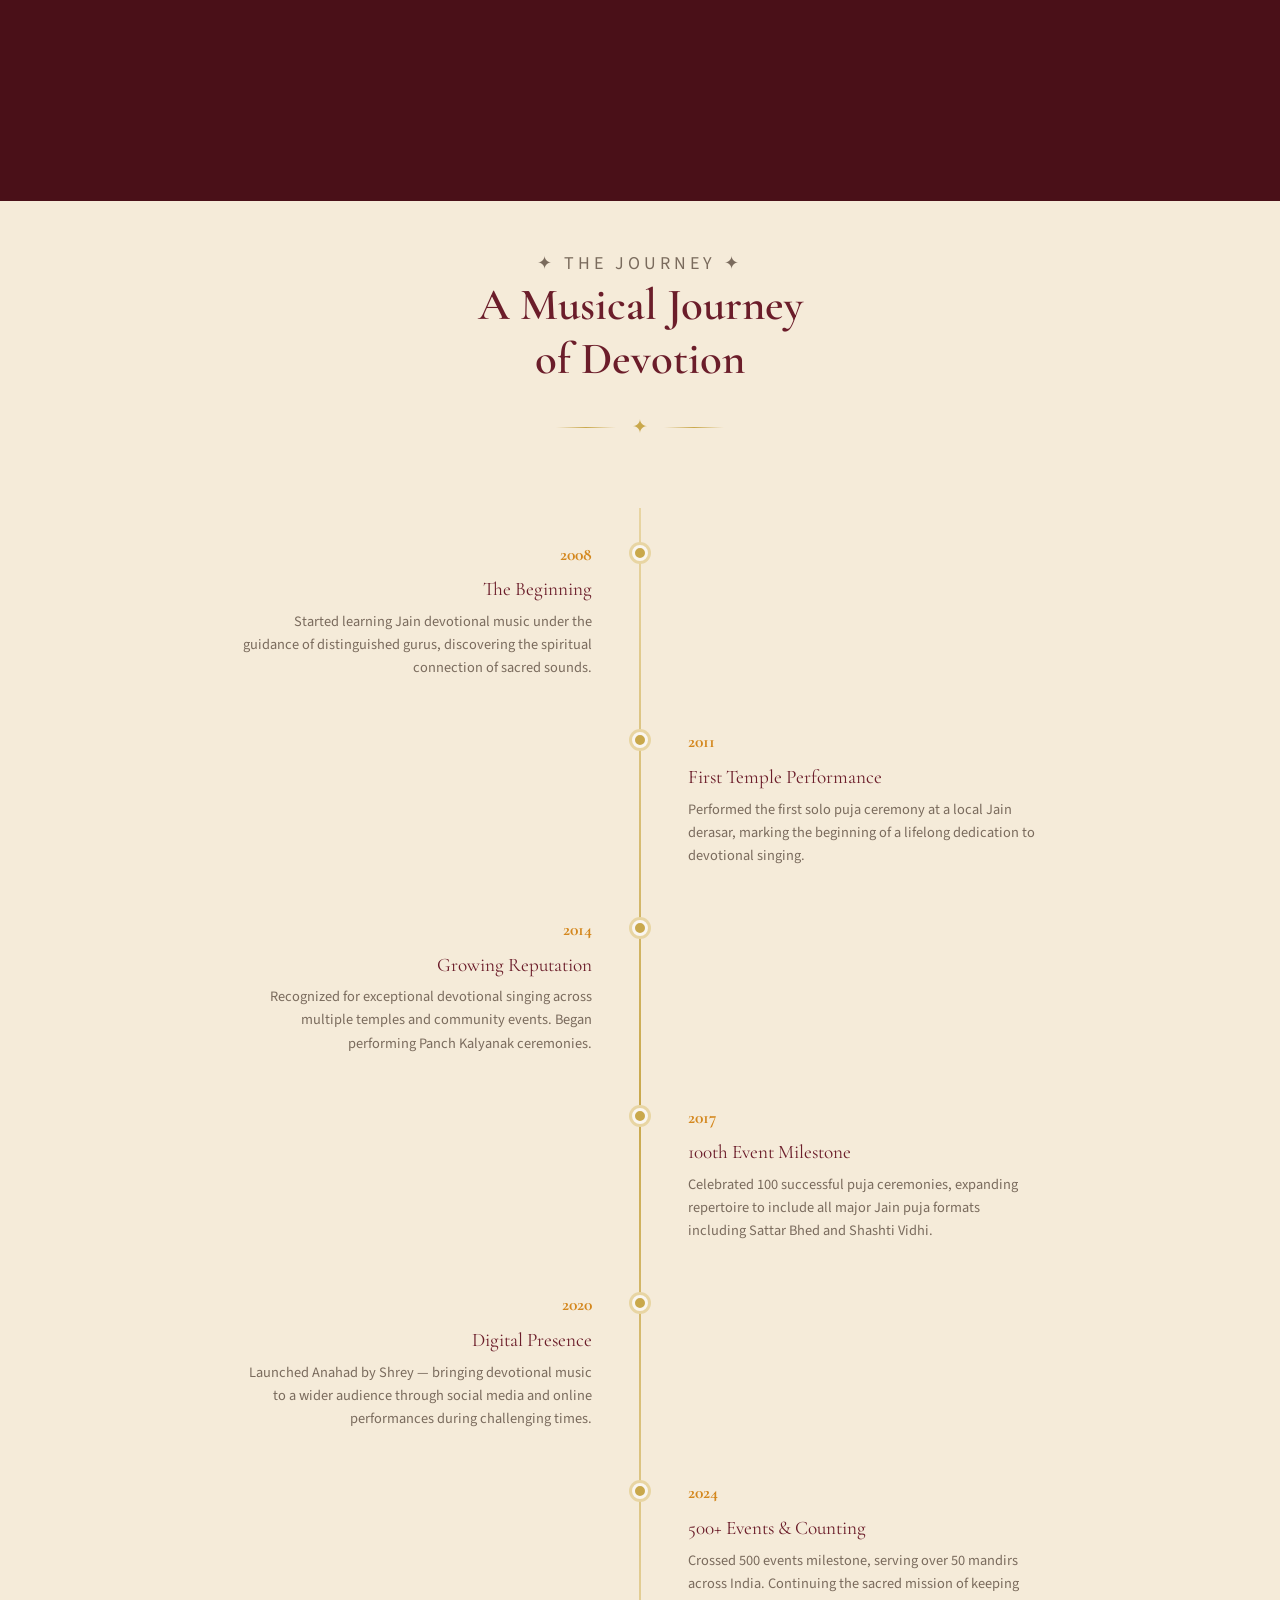
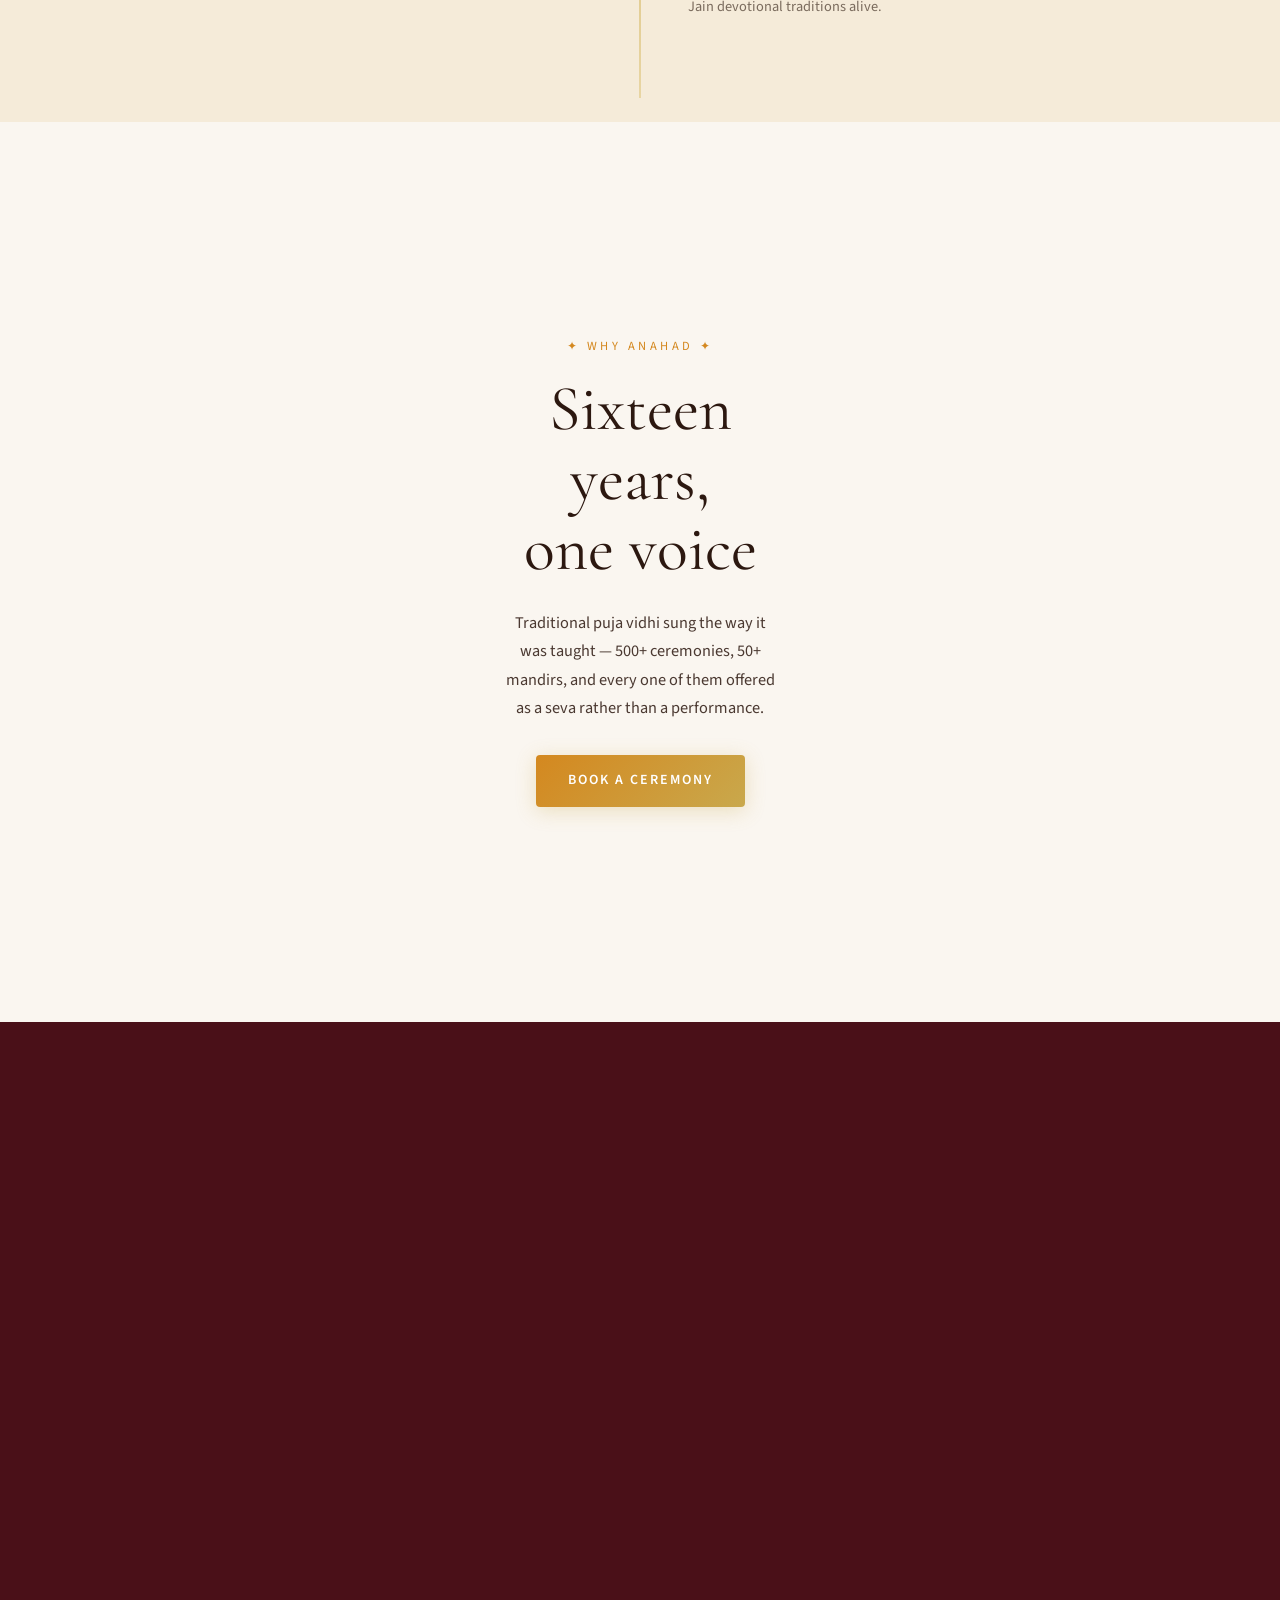
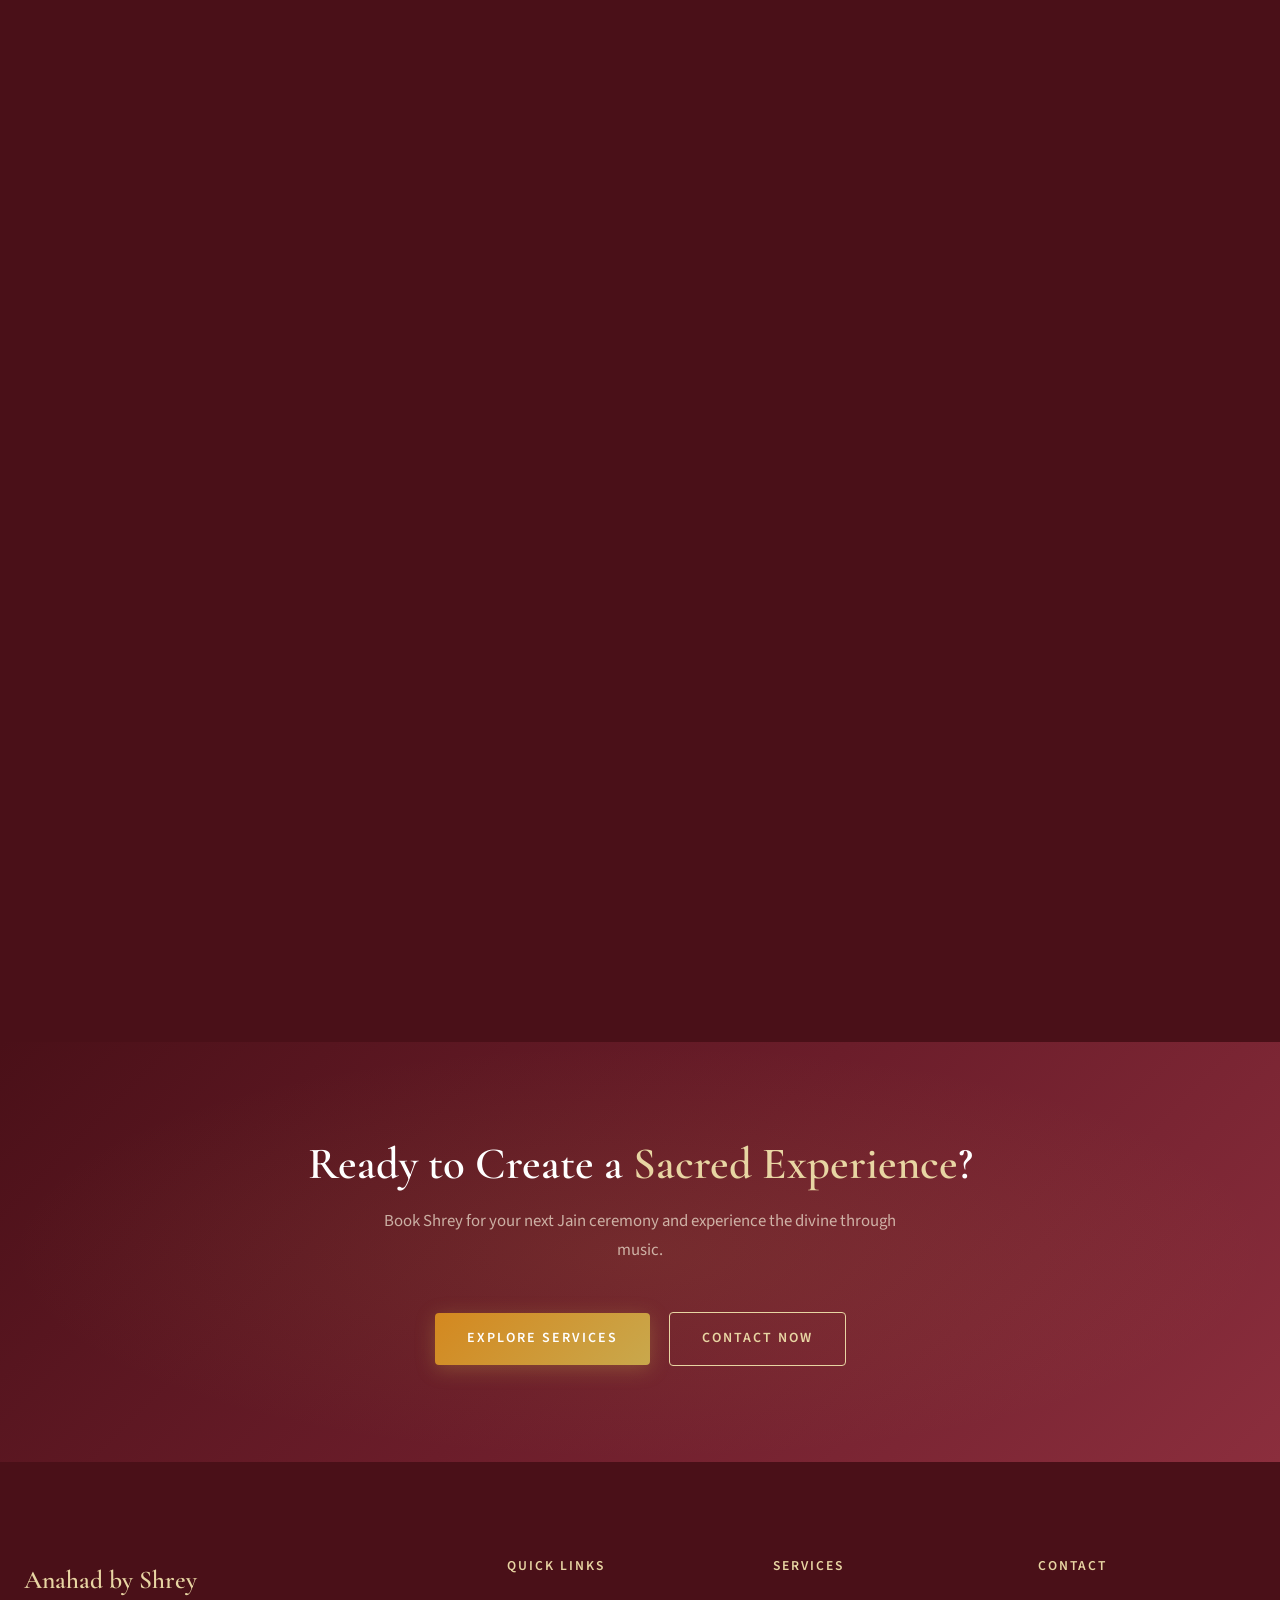
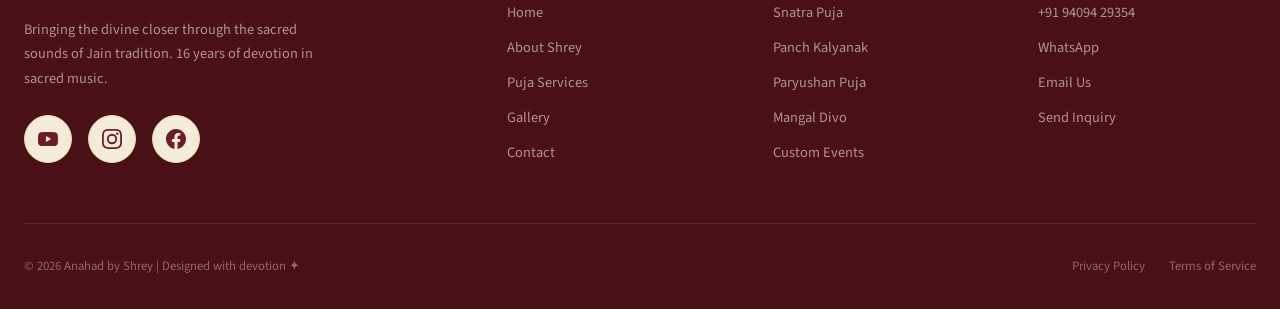
==== commit 8dea78a1: "Retire the mic, ground the hero, and rebuild the bar, icons and About The mic overlay and its whole " ====
--- a/about.html
+++ b/about.html
@@ -14,16 +14,16 @@
   <meta name="twitter:image" content="https://www.anahadbyshrey.com/assets/images/shrey_bg.jpeg">
   <link rel="canonical" href="https://www.anahadbyshrey.com/about.html">
   <link rel="stylesheet" href="css/styles.css">
-  <link rel="icon" href="data:image/svg+xml,<svg xmlns='http://www.w3.org/2000/svg' viewBox='0 0 100 100'><text y='.9em' font-size='90'>🙏</text></svg>">
+  <link rel="icon" href="data:image/svg+xml,<svg xmlns='http://www.w3.org/2000/svg' viewBox='0 0 100 100'><rect width='100' height='100' rx='22' fill='%23470E17'/><path d='M50 16 58 42 84 50 58 58 50 84 42 58 16 50 42 42Z' fill='%23E8D5A3'/></svg>">
 </head>
 <body>
 
   <!-- NAVIGATION -->
   <div class="nav-overlay" id="navOverlay"></div>
-  <nav class="navbar scrolled" id="navbar">
+  <nav class="navbar" id="navbar">
     <div class="container navbar__inner">
-      <a href="index.html" class="navbar__logo">
-        Anahad <span>by Shrey</span>
+      <a href="index.html" class="navbar__logo" aria-label="Anahad by Shrey — home">
+        <img src="images/logo-mark.png" alt="Anahad by Shrey" class="navbar__logo-mark" width="750" height="747">
       </a>
       <div class="navbar__links" id="navLinks">
         <a href="index.html">Home</a>
@@ -105,26 +105,121 @@
   </section>
 
 
-  <!-- SPECIALIZATIONS -->
-  <section class="section">
-    <div class="container">
-      <div class="section-header reveal">
-        <h2>Specializations</h2>
-        <div class="ornament"><span class="ornament__icon">✦</span></div>
-        <p>Deep expertise across all forms of Jain devotional music and ceremonies</p>
-      </div>
-      <ul class="spec-list reveal">
-        <li>Jain Stutis & Stavans</li>
-        <li>Complete Puja Vidhi Singing</li>
-        <li>Devotional Bhajans</li>
-        <li>Paryushan Parva Events</li>
-        <li>Snatra Puja Ceremonies</li>
-        <li>Panch Kalyanak Celebrations</li>
-        <li>Temple Inaugurations</li>
-        <li>Mangal Divo & Aarti</li>
-        <li>Diksha & Pratishtha Events</li>
-        <li>Navpad Oli Celebrations</li>
-      </ul>
+  <!-- ═══════════════════════════════════════════════════════════════
+       MEET THE CEREMONIES — scroll-driven deck
+       Four ceremonies; the scroll steps through them. Names stack on the
+       left with only the current one lit, the centre deck shuffles the
+       matching card to the front, and the still + quote on the right
+       change with it. Driven by js/about-motion.js.
+
+       THE FOUR CENTRE FRAMES ARE VIDEO PLACEHOLDERS. To drop a real clip
+       in, put the file in assets/video/ and set it on the matching card:
+           <video class="ceremony-deck__video" muted loop playsinline
+                  poster="images/pictures/1.jpeg">
+             <source src="assets/video/snatra.mp4" type="video/mp4">
+           </video>
+       replacing that card's <div class="ceremony-deck__placeholder">.
+       js/about-motion.js already plays whichever card is in front and
+       pauses the rest, so no other change is needed.
+       ═══════════════════════════════════════════════════════════════ -->
+  <section class="ceremony-deck" id="ceremonyDeck" aria-label="Signature ceremonies">
+    <h2 class="ceremony-deck__backdrop-title" aria-hidden="true">Meet the<br>ceremonies</h2>
+
+    <div class="ceremony-deck__inner">
+      <!-- LEFT: the roll of names -->
+      <ol class="ceremony-deck__names" id="ceremonyDeckNames">
+        <li class="ceremony-deck__name is-active">
+          <span class="ceremony-deck__name-label">Snatra Puja</span>
+          <span class="ceremony-deck__name-meta">Jain Puja Vidhi, Abhishek</span>
+          <span class="ceremony-deck__name-credit">Performed at 200+ derasars</span>
+        </li>
+        <li class="ceremony-deck__name">
+          <span class="ceremony-deck__name-label">Panch Kalyanak</span>
+          <span class="ceremony-deck__name-meta">Jain Puja Vidhi, Five Kalyanaks</span>
+          <span class="ceremony-deck__name-credit">Full five-day ceremony</span>
+        </li>
+        <li class="ceremony-deck__name">
+          <span class="ceremony-deck__name-label">Paryushan Parva</span>
+          <span class="ceremony-deck__name-meta">Festival Singing, Stavans</span>
+          <span class="ceremony-deck__name-credit">16 consecutive years</span>
+        </li>
+        <li class="ceremony-deck__name">
+          <span class="ceremony-deck__name-label">Navpad Oli</span>
+          <span class="ceremony-deck__name-meta">Nine Supreme Positions</span>
+          <span class="ceremony-deck__name-credit">Nine-day Oli tradition</span>
+        </li>
+      </ol>
+
+      <!-- CENTRE: the deck. Each card is a video placeholder for now. -->
+      <div class="ceremony-deck__stage" id="ceremonyDeckStage">
+        <article class="ceremony-deck__card" data-index="0">
+          <div class="ceremony-deck__media">
+            <div class="ceremony-deck__placeholder">
+              <span class="icon-glyph" data-icon="lotus"></span>
+              <span class="ceremony-deck__placeholder-text">Snatra Puja — video</span>
+            </div>
+          </div>
+          <button type="button" class="ceremony-deck__watch">
+            <span class="ceremony-deck__watch-tri" aria-hidden="true"></span> Watch
+          </button>
+        </article>
+
+        <article class="ceremony-deck__card" data-index="1">
+          <div class="ceremony-deck__media">
+            <div class="ceremony-deck__placeholder">
+              <span class="icon-glyph" data-icon="lotus"></span>
+              <span class="ceremony-deck__placeholder-text">Panch Kalyanak — video</span>
+            </div>
+          </div>
+          <button type="button" class="ceremony-deck__watch">
+            <span class="ceremony-deck__watch-tri" aria-hidden="true"></span> Watch
+          </button>
+        </article>
+
+        <article class="ceremony-deck__card" data-index="2">
+          <div class="ceremony-deck__media">
+            <div class="ceremony-deck__placeholder">
+              <span class="icon-glyph" data-icon="lotus"></span>
+              <span class="ceremony-deck__placeholder-text">Paryushan Parva — video</span>
+            </div>
+          </div>
+          <button type="button" class="ceremony-deck__watch">
+            <span class="ceremony-deck__watch-tri" aria-hidden="true"></span> Watch
+          </button>
+        </article>
+
+        <article class="ceremony-deck__card" data-index="3">
+          <div class="ceremony-deck__media">
+            <div class="ceremony-deck__placeholder">
+              <span class="icon-glyph" data-icon="lotus"></span>
+              <span class="ceremony-deck__placeholder-text">Navpad Oli — video</span>
+            </div>
+          </div>
+          <button type="button" class="ceremony-deck__watch">
+            <span class="ceremony-deck__watch-tri" aria-hidden="true"></span> Watch
+          </button>
+        </article>
+      </div>
+
+      <!-- RIGHT: still + the line that goes with it -->
+      <div class="ceremony-deck__aside" id="ceremonyDeckAside">
+        <figure class="ceremony-deck__aside-item is-active">
+          <img src="images/pictures/IMG-20260731-WA0014.jpg" alt="Snatra Puja ceremony" loading="lazy">
+          <figcaption>“The abhishek is where the whole hall goes quiet — the stuti has to carry that silence.”</figcaption>
+        </figure>
+        <figure class="ceremony-deck__aside-item">
+          <img src="images/pictures/IMG-20260731-WA0015.jpg" alt="Panch Kalyanak ceremony" loading="lazy">
+          <figcaption>“Five days, five kalyanaks. Each one asks for a different voice.”</figcaption>
+        </figure>
+        <figure class="ceremony-deck__aside-item">
+          <img src="images/pictures/IMG-20260731-WA0018.jpg" alt="Paryushan Parva event" loading="lazy">
+          <figcaption>“Paryushan is the one the whole sangha waits for all year.”</figcaption>
+        </figure>
+        <figure class="ceremony-deck__aside-item">
+          <img src="images/pictures/IMG-20260731-WA0020.jpg" alt="Navpad Oli celebration" loading="lazy">
+          <figcaption>“Nine days of Oli — the same nine padas, never the same evening twice.”</figcaption>
+        </figure>
+      </div>
     </div>
   </section>
 
@@ -179,36 +274,29 @@
   </section>
 
 
-  <!-- WHY CHOOSE SHREY -->
-  <section class="section">
-    <div class="container">
-      <div class="section-header reveal">
-        <h2>Why Choose <span style="color: var(--saffron);">Shrey</span></h2>
-        <div class="ornament"><span class="ornament__icon">✦</span></div>
-        <p>What sets Anahad by Shrey apart in devotional music</p>
-      </div>
-      <div class="why-choose__grid stagger-children">
-        <div class="why-card reveal" style="--stagger-index: 0">
-          <span class="why-card__icon">🎵</span>
-          <h3 class="why-card__title">16+ Years Experience</h3>
-          <p class="why-card__text">Over a decade and a half of dedicated practice in Jain devotional music, bringing depth and mastery to every performance.</p>
-        </div>
-        <div class="why-card reveal" style="--stagger-index: 1">
-          <span class="why-card__icon">📿</span>
-          <h3 class="why-card__title">Traditional & Authentic</h3>
-          <p class="why-card__text">Deep knowledge of traditional puja vidhi ensures every ceremony is performed with complete authenticity and spiritual accuracy.</p>
-        </div>
-        <div class="why-card reveal" style="--stagger-index: 2">
-          <span class="why-card__icon">🏛️</span>
-          <h3 class="why-card__title">Trusted by Temples</h3>
-          <p class="why-card__text">Regularly invited by 50+ mandirs and derasars across India, trusted for professionalism and devotional excellence.</p>
-        </div>
-        <div class="why-card reveal" style="--stagger-index: 3">
-          <span class="why-card__icon">🙏</span>
-          <h3 class="why-card__title">Heartfelt Devotion</h3>
-          <p class="why-card__text">Every performance is offered as a seva — with genuine devotion that creates an atmosphere of divine connection.</p>
-        </div>
-      </div>
+  <!-- ═══════════════════════════════════════════════════════════════
+       THE RING — five stills orbiting the line that holds them together.
+       Pinned; as it scrolls the ring turns and draws in, and the section
+       sinks from cream to maroon so the frames end up lit against the
+       dark. Driven by js/about-motion.js.
+       ═══════════════════════════════════════════════════════════════ -->
+  <section class="ring" id="ring" aria-label="Why Anahad by Shrey">
+    <div class="ring__orbit" id="ringOrbit" aria-hidden="true">
+      <figure class="ring__frame"><img src="images/pictures/1.jpeg" alt="" loading="lazy"></figure>
+      <figure class="ring__frame"><img src="images/pictures/IMG-20260731-WA0014.jpg" alt="" loading="lazy"></figure>
+      <figure class="ring__frame"><img src="images/pictures/IMG-20260731-WA0015.jpg" alt="" loading="lazy"></figure>
+      <figure class="ring__frame"><img src="images/pictures/IMG-20260731-WA0018.jpg" alt="" loading="lazy"></figure>
+      <figure class="ring__frame"><img src="images/pictures/IMG-20260731-WA0020.jpg" alt="" loading="lazy"></figure>
+    </div>
+
+    <div class="ring__core" id="ringCore">
+      <p class="ring__eyebrow">✦ Why Anahad ✦</p>
+      <h2 class="ring__title">Sixteen years,<br>one voice</h2>
+      <p class="ring__lede">
+        Traditional puja vidhi sung the way it was taught — 500+ ceremonies, 50+ mandirs,
+        and every one of them offered as a seva rather than a performance.
+      </p>
+      <a href="contact.html" class="btn btn--primary">Book a Ceremony</a>
     </div>
   </section>
 
@@ -276,7 +364,7 @@
         </div>
       </div>
       <div class="footer__bottom">
-        <p>© <span class="footer__year">2024</span> Anahad by Shrey | Designed with devotion 🙏</p>
+        <p>© <span class="footer__year">2024</span> Anahad by Shrey | Designed with devotion ✦</p>
         <div class="footer__bottom-links">
           <a href="privacy.html">Privacy Policy</a>
           <a href="terms.html">Terms of Service</a>
@@ -286,8 +374,13 @@
   </footer>
 
   <script src="js/vendor/lenis.min.js"></script>
+  <script src="js/vendor/gsap.min.js"></script>
+  <script src="js/vendor/scrolltrigger.min.js"></script>
   <script src="js/smooth-scroll.js"></script>
+  <script src="js/motion/reveal-utils.js"></script>
+  <script src="js/icons.js"></script>
   <script src="js/main.js"></script>
+  <script src="js/about-motion.js"></script>
   <!-- Floating Action Buttons -->
   <a href="https://wa.me/919409429354?text=Namaste%20Shrey%2C%20I%20would%20like%20to%20inquire%20about%20booking%20your%20devotional%20singing%20services%20for%20a%20puja%2Fevent.%20Could%20you%20please%20provide%20more%20details%3F%20Thank%20you%21" target="_blank" class="float-whatsapp" aria-label="Chat with Shrey on WhatsApp">
     <svg viewBox="0 0 448 512">
--- a/css/styles.css
+++ b/css/styles.css
@@ -382,6 +382,10 @@
    NAVIGATION
    ══════════════════════════════════════════ */
 
+/* The bar is static and never carries a background: it does not hide on scroll
+   down, does not reappear on scroll up, and does not grow a panel behind
+   itself. `.scrolled` survives as a colour-only modifier — it says "the content
+   behind me is light now", nothing more. */
 .navbar {
   position: fixed;
   top: 0;
@@ -389,20 +393,7 @@
   width: 100%;
   z-index: var(--z-header-active);
   padding: var(--space-md) 0;
-  transition: transform 0.4s cubic-bezier(0.25, 0.46, 0.45, 0.94);
-  transform: translateY(0);
-}
-
-.navbar.scrolled {
-  background: rgba(250, 246, 240, 0.97);
-  backdrop-filter: blur(12px);
-  -webkit-backdrop-filter: blur(12px);
-  box-shadow: var(--shadow-md);
-  padding: var(--space-sm) 0;
-}
-
-.navbar.navbar-hidden {
-  transform: translateY(-100%);
+  background: transparent;
 }
 
 .navbar__inner {
@@ -412,26 +403,25 @@
 }
 
 .navbar__logo {
-  font-family: var(--font-heading);
-  font-size: 1.6rem;
-  font-weight: 700;
-  color: var(--white);
-  letter-spacing: 0.5px;
-  transition: color var(--transition-normal);
-}
-
-.navbar.scrolled .navbar__logo {
-  color: var(--maroon);
-}
-
-.navbar__logo span {
-  color: var(--gold-light);
-  font-weight: 400;
-  font-style: italic;
-}
-
-.navbar.scrolled .navbar__logo span {
-  color: var(--saffron);
+  display: block;
+  line-height: 0;
+}
+
+/* The mark is flat ivory artwork on transparency, so it reads on the dark hero
+   as drawn. Over the cream sections it would all but disappear, hence the
+   light-state filter below — brightness alone keeps the star's facet lines,
+   which an alpha mask would have flattened into a solid blob. */
+.navbar__logo-mark {
+  display: block;
+  height: 54px;
+  width: auto;
+  transition: filter var(--transition-normal);
+  filter: drop-shadow(0 2px 10px rgba(0, 0, 0, 0.45));
+}
+
+.navbar.scrolled .navbar__logo-mark,
+.navbar--light .navbar__logo-mark {
+  filter: brightness(0.34) contrast(1.35) saturate(2.1);
 }
 
 .navbar__links {
@@ -450,10 +440,15 @@
   position: relative;
   padding: var(--space-xs) 0;
   transition: color var(--transition-normal);
-}
-
-.navbar.scrolled .navbar__links a {
+  /* No panel behind the bar any more, so the links carry their own legibility
+     over whatever photography happens to be under them. */
+  text-shadow: 0 2px 12px rgba(0, 0, 0, 0.55);
+}
+
+.navbar.scrolled .navbar__links a,
+.navbar--light .navbar__links a {
   color: var(--text-dark);
+  text-shadow: 0 1px 10px rgba(250, 246, 240, 0.9);
 }
 
 .navbar__links a::after {
@@ -480,27 +475,7 @@
   color: var(--saffron);
 }
 
-/* Navbar on light photo hero — dark text from start */
-.navbar--light {
-  background: rgba(250, 246, 240, 0.97);
-  backdrop-filter: blur(12px);
-  -webkit-backdrop-filter: blur(12px);
-  box-shadow: var(--shadow-md);
-  padding: var(--space-sm) 0;
-}
-
-.navbar--light .navbar__logo {
-  color: var(--maroon);
-}
-
-.navbar--light .navbar__logo span {
-  color: var(--saffron);
-}
-
-.navbar--light .navbar__links a {
-  color: var(--text-dark);
-}
-
+/* Navbar over light content — dark text from the start, still no background. */
 .navbar--light .navbar__links a:hover {
   color: var(--saffron);
 }
@@ -2141,6 +2116,32 @@
   gap: var(--space-lg);
 }
 
+/* ══════════════════════════════════════════
+   ICONS (js/icons.js)
+   Stroke icons on currentColor, replacing the colour emoji the pages used to
+   carry. They size off the inherited font-size, so every existing rule that
+   sized an emoji (.why-card__icon, .booking-step__icon, …) keeps working.
+   ══════════════════════════════════════════ */
+
+.icon-glyph {
+  display: inline-flex;
+  align-items: center;
+  justify-content: center;
+  line-height: 0;
+  vertical-align: -0.14em;
+}
+
+.icon-svg {
+  display: block;
+  width: 1em;
+  height: 1em;
+}
+
+/* The contact list sizes its icons by its own 50px medallion, not by type. */
+.contact__item-icon {
+  font-size: 1.5rem;
+}
+
 .contact-form__status {
   display: none;
   margin-bottom: var(--space-lg);
@@ -2162,6 +2163,26 @@
   transform: translateY(0);
 }
 
+/* Outcome states. The saffron default above stays as the "in flight" look. */
+.contact-form__status--success {
+  background: rgba(46, 125, 74, 0.1);
+  border-color: #2E7D4A;
+  color: #1C5231;
+}
+
+.contact-form__status--error {
+  background: rgba(150, 34, 42, 0.08);
+  border-color: var(--maroon);
+  color: var(--maroon-dark);
+}
+
+.form-optional {
+  font-weight: 400;
+  opacity: 0.6;
+  text-transform: none;
+  letter-spacing: 0;
+}
+
 /* ══════════════════════════════════════════
    FOOTER
    ══════════════════════════════════════════ */
@@ -2304,15 +2325,22 @@
   }
 }
 
-/* Page load fade-in */
+/* Page load fade-in — opacity only, deliberately no `transform` here.
+   animation-fill-mode: both keeps whatever the "to" keyframe resolves to
+   applied on <body> permanently (Chrome reports it as a resolved matrix
+   even for a literal `transform: none` end value, since the animation
+   effect stays "in effect"), and ANY non-none transform on body makes it
+   a CSS containing block for every position:fixed descendant on the page
+   (navbar, floating buttons, and GSAP ScrollTrigger's pin, which uses
+   position:fixed) — breaking their fixed-to-viewport positioning
+   site-wide. Keeping this animation opacity-only avoids the problem
+   entirely rather than fighting the fill-mode behavior. */
 @keyframes pageFadeIn {
   from {
     opacity: 0;
-    transform: translateY(8px);
   }
   to {
     opacity: 1;
-    transform: translateY(0);
   }
 }
 
@@ -4144,3 +4172,808 @@
     transition: none;
   }
 }
+
+/* ══════════════════════════════════════════════════════════
+   HOMEPAGE STORYTELLING SYSTEM
+   Cinematic hero (Scenes 1-4) + scroll-choreographed sections
+   below it. Entirely additive — nothing above this point is
+   modified, so about/services/gallery/contact keep their
+   existing .hero / .hero--photo page headers untouched.
+   Driven by js/hero-story.js + js/section-motion.js (GSAP +
+   ScrollTrigger + the existing Lenis instance).
+   ══════════════════════════════════════════════════════════ */
+
+/* ── Scene 1: the mark ── */
+.hero-mark {
+  position: relative;
+  height: 100vh;
+  min-height: 560px;
+  overflow: hidden;
+  background: var(--maroon-dark);
+  isolation: isolate;
+  display: flex;
+  align-items: center;
+  justify-content: center;
+}
+
+.hero-mark__backdrop {
+  position: absolute;
+  inset: 0;
+  z-index: 0;
+  background:
+    radial-gradient(110% 85% at 50% 40%, rgba(201, 168, 76, 0.20), transparent 62%),
+    linear-gradient(168deg, #2f0c13 0%, var(--maroon-dark) 42%, #180509 100%);
+}
+
+.hero-mark__aura {
+  position: absolute;
+  left: 50%;
+  top: 46%;
+  width: min(98vmin, 960px);
+  aspect-ratio: 1;
+  transform: translate(-50%, -50%);
+  background: radial-gradient(circle, rgba(232, 213, 163, 0.28), rgba(201, 168, 76, 0.07) 52%, transparent 70%);
+  filter: blur(6px);
+  z-index: 1;
+  pointer-events: none;
+}
+
+.hero-mark__particles {
+  position: absolute;
+  inset: 0;
+  z-index: 2;
+  pointer-events: none;
+}
+
+.motion-particles {
+  position: absolute;
+  inset: 0;
+  display: block;
+}
+
+/* The mark is the only thing in scene 1 now — no eyebrow, no tagline — so the
+   stack is a single centred cell and the logo is free to take the frame. */
+.hero-mark__stack {
+  position: relative;
+  z-index: 3;
+  display: grid;
+  place-items: center;
+  width: 100%;
+  padding: 0 var(--space-xl);
+  will-change: transform, opacity;
+}
+
+.hero-mark__logo {
+  width: min(82vmin, 760px);
+  max-width: 100%;
+  max-height: 78vh;
+  height: auto;
+  display: block;
+  object-fit: contain;
+  filter: drop-shadow(0 0 70px rgba(201, 168, 76, 0.42));
+}
+
+/* The seam-killer. Everything the mark paints — backdrop, aura, particles —
+   has to arrive at #120406 by its bottom edge, because that is the colour
+   .hero-stage__backdrop starts on. Above the aura (z 1) and the stack (z 3) so
+   the logo dissolves into it on the way out; below the cue (z 4). */
+.hero-mark__foot {
+  position: absolute;
+  inset: auto 0 0 0;
+  height: 44%;
+  z-index: 3;
+  pointer-events: none;
+  background: linear-gradient(180deg, rgba(18, 4, 6, 0) 0%, rgba(18, 4, 6, 0.72) 58%, #120406 92%);
+}
+
+.hero-mark__cue {
+  position: absolute;
+  bottom: 28px;
+  left: 50%;
+  transform: translateX(-50%);
+  z-index: 4;
+  display: flex;
+  flex-direction: column;
+  align-items: center;
+  gap: var(--space-sm);
+  color: var(--gold-light);
+  font-size: 0.75rem;
+  letter-spacing: 2px;
+  text-transform: uppercase;
+}
+
+.hero-mark__cue-line {
+  width: 1px;
+  height: 40px;
+  background: rgba(232, 213, 163, 0.4);
+  position: relative;
+  overflow: hidden;
+}
+
+.hero-mark__cue-line::after {
+  content: '';
+  position: absolute;
+  top: -100%;
+  left: 0;
+  width: 100%;
+  height: 100%;
+  background: var(--gold-light);
+  animation: scrollLine 2s ease-in-out infinite;
+}
+
+/* ScrollTrigger's pin spacer is bare page background. If a pin ever fails to
+   apply — a refresh mid-pin, a killed matchMedia branch — that bare cream is
+   what shows, which reads as a blank screen dropped into the hero. Painting it
+   the hero's own colour makes that failure invisible instead of alarming. */
+.pin-spacer {
+  background: var(--maroon-dark);
+}
+
+/* ── Scene 2: the canvas sequence stage ── */
+.hero-stage {
+  position: relative;
+  height: 100vh;
+  min-height: 600px;
+  overflow: hidden;
+  background: var(--maroon-dark);
+  isolation: isolate;
+}
+
+/* Starts on exactly the colour .hero-mark__backdrop ends on (#180509) and keeps
+   the gold glow well clear of the top edge — otherwise the boundary between the
+   two sections reads as a hard horizontal line as the stage scrolls up. */
+.hero-stage__backdrop {
+  position: absolute;
+  inset: 0;
+  z-index: 0;
+  background:
+    radial-gradient(120% 80% at 50% 62%, rgba(201, 168, 76, 0.13), transparent 64%),
+    linear-gradient(180deg, #120406 0%, #180608 26%, #150507 62%, #100305 100%);
+}
+
+.hero-stage__frame {
+  position: absolute;
+  inset: 0;
+  z-index: 1;
+}
+
+.hero-stage__poster,
+.hero-stage__canvas {
+  position: absolute;
+  inset: 0;
+  width: 100%;
+  height: 100%;
+  display: block;
+}
+
+/* Fallback still, in case the sequence never loads (it sits under the
+   canvas, which is opaque and only fades in once frame 001 has painted).
+   object-position mirrors Motion.seqAnchors.heroSeq.focal. */
+.hero-stage__poster {
+  object-fit: cover;
+  object-position: 42% 34%;
+}
+
+.hero-stage__canvas {
+  opacity: 0;
+  transition: opacity 0.45s ease;
+}
+
+.hero-stage.is-painted .hero-stage__canvas {
+  opacity: 1;
+}
+
+.hero-stage__vignette {
+  position: absolute;
+  inset: 0;
+  background:
+    linear-gradient(180deg, rgba(24, 5, 9, 0.62) 0%, rgba(24, 5, 9, 0.1) 24%, rgba(24, 5, 9, 0) 52%, rgba(24, 5, 9, 0.72) 100%),
+    radial-gradient(120% 90% at 50% 100%, rgba(24, 5, 9, 0.45), transparent 62%);
+  pointer-events: none;
+}
+
+/* Darkens the copy side only, and only once the copy is on its way in. */
+.hero-stage__scrim {
+  position: absolute;
+  inset: 0;
+  opacity: 0;
+  background: linear-gradient(90deg,
+    rgba(24, 5, 9, 0) 28%,
+    rgba(24, 5, 9, 0.55) 50%,
+    rgba(24, 5, 9, 0.9) 70%);
+  pointer-events: none;
+}
+
+/* ── Scene 2: hero copy, right column, clear of the subject ── */
+.hero-stage__copy {
+  position: absolute;
+  z-index: 4;
+  top: 50%;
+  transform: translateY(-50%);
+  right: max(var(--space-2xl), calc((100% - 1280px) / 2 + var(--space-xl)));
+  width: min(46ch, 40%);
+  text-align: left;
+  opacity: 0;
+}
+
+.hero-stage__pretitle {
+  display: inline-block;
+  font-family: var(--font-body);
+  font-size: 0.78rem;
+  text-transform: uppercase;
+  letter-spacing: 3.5px;
+  color: var(--gold-light);
+  margin-bottom: var(--space-lg);
+  padding: 0.45rem 1.1rem;
+  border: 1px solid rgba(232, 213, 163, 0.35);
+  border-radius: var(--radius-full);
+  backdrop-filter: blur(10px);
+  -webkit-backdrop-filter: blur(10px);
+  background: rgba(24, 5, 9, 0.25);
+}
+
+.hero-stage__title {
+  font-family: var(--font-heading);
+  font-size: clamp(2.1rem, 3.6vw, 3.6rem);
+  font-weight: 400;
+  line-height: 1.14;
+  color: var(--white);
+  margin-bottom: var(--space-lg);
+  text-shadow: 0 6px 30px rgba(0, 0, 0, 0.45);
+}
+
+.hero-stage__title em {
+  font-style: italic;
+  color: var(--gold-light);
+  font-weight: 500;
+}
+
+.hero-stage__tagline {
+  font-family: var(--font-body);
+  font-size: 1.02rem;
+  color: rgba(245, 235, 217, 0.92);
+  max-width: 46ch;
+  margin-bottom: var(--space-2xl);
+  line-height: 1.75;
+  text-shadow: 0 2px 12px rgba(0, 0, 0, 0.55);
+}
+
+.hero-stage__buttons {
+  display: flex;
+  gap: var(--space-lg);
+  flex-wrap: wrap;
+  margin-bottom: var(--space-xl);
+}
+
+.btn--glass {
+  backdrop-filter: blur(14px);
+  -webkit-backdrop-filter: blur(14px);
+}
+
+.btn--outline.btn--glass {
+  background: rgba(245, 235, 217, 0.08);
+}
+
+.split-word {
+  display: inline-block;
+  overflow: hidden;
+  vertical-align: top;
+}
+
+.split-word__inner {
+  display: inline-block;
+  will-change: transform, opacity;
+}
+
+/* ── #intro: photo wipe + staggered services ──
+   The stage's pin now ends the moment its sequence is spent, so #intro simply
+   follows the hero up the screen. No negative-margin overlap and no z-index
+   swap: the old pair of those produced a hard cut mid-scroll. */
+.about__image-wrapper {
+  clip-path: inset(0 100% 0 0);
+}
+
+/* Piggybacks on the existing .reveal/.reveal.visible toggle (main.js
+   IntersectionObserver) — matched specificity so .visible still wins and
+   resets these to their natural pose; only the starting pose changes. */
+.puja-grid.stagger-children {
+  perspective: 1000px;
+}
+
+.puja-card.reveal {
+  transform: translateY(28px) rotateX(6deg);
+}
+
+.puja-card.reveal.visible {
+  transform: translateY(0) rotateX(0deg);
+}
+
+/* ── Ceremony Explorer: depth entrance (same .reveal piggyback) ── */
+.ceremony-feature--1.reveal { transform: translate3d(-40px, 30px, 0) rotate(-3deg); }
+.ceremony-feature--2.reveal { transform: translate3d(0, 50px, 0) scale(0.94); }
+.ceremony-feature--3.reveal { transform: translate3d(40px, 30px, 0) rotate(3deg); }
+
+/* ── Testimonials: performance-stage background ── */
+#testimonials {
+  position: relative;
+  overflow: hidden;
+}
+
+.testimonial-stage-glow {
+  position: absolute;
+  inset: 0;
+  z-index: 0;
+  pointer-events: none;
+  background: radial-gradient(45% 60% at var(--stage-x, 50%) 40%, rgba(201, 168, 76, 0.16), transparent 70%);
+}
+
+#testimonials .container {
+  position: relative;
+  z-index: 1;
+}
+
+/* ── CTA Banner: closing particle bookend ── */
+.cta-banner {
+  position: relative;
+  overflow: hidden;
+}
+
+.cta-banner__particles {
+  position: absolute;
+  inset: 0;
+  z-index: 0;
+  pointer-events: none;
+}
+
+.cta-banner__content {
+  position: relative;
+  z-index: 1;
+}
+
+/* ── Responsive: no pin, and the sequence letterboxes into a 16:9 band with
+   the copy stacked below it, so the crop never has to choose between Shrey
+   and the words. ── */
+@media (max-width: 899px) {
+  .hero-mark {
+    height: 100svh;
+    min-height: 600px;
+  }
+
+  .hero-mark__logo {
+    width: min(88vmin, 460px);
+    max-height: 66vh;
+  }
+
+  .hero-stage {
+    height: 100svh;
+    min-height: 660px;
+  }
+
+  .hero-stage__frame {
+    inset: auto 0 auto 0;
+    top: clamp(72px, 14vh, 130px);
+    height: auto;
+    aspect-ratio: 16 / 9;
+  }
+
+  .hero-stage__vignette {
+    background: linear-gradient(180deg, rgba(24, 5, 9, 0.5) 0%, rgba(24, 5, 9, 0) 38%, rgba(24, 5, 9, 0.55) 100%);
+  }
+
+  .hero-stage__scrim {
+    background: linear-gradient(180deg, rgba(24, 5, 9, 0) 42%, rgba(24, 5, 9, 0.85) 100%);
+  }
+
+  .hero-stage__copy {
+    top: auto;
+    bottom: clamp(28px, 7vh, 72px);
+    left: var(--space-lg);
+    right: var(--space-lg);
+    width: auto;
+    transform: none;
+    text-align: center;
+  }
+
+  .hero-stage__tagline {
+    margin-left: auto;
+    margin-right: auto;
+  }
+
+  .hero-stage__buttons {
+    justify-content: center;
+  }
+
+}
+
+@media (max-width: 560px) {
+  .hero-mark__aura {
+    width: 116vmin;
+  }
+
+  .hero-stage__tagline {
+    font-size: 0.95rem;
+  }
+}
+
+/* ── Reduced motion: settled state, no pin/travel/particles. The canvas is
+   parked on the final frame by js/hero-story.js. ── */
+@media (prefers-reduced-motion: reduce) {
+  .hero-mark__particles,
+  .hero-mark__cue {
+    display: none;
+  }
+
+  .hero-stage__scrim {
+    opacity: 1;
+  }
+
+  .hero-stage__copy {
+    opacity: 1;
+  }
+
+  .about__image-wrapper {
+    clip-path: none;
+  }
+
+  .puja-card.reveal,
+  .ceremony-feature--1.reveal,
+  .ceremony-feature--2.reveal,
+  .ceremony-feature--3.reveal {
+    transform: none;
+  }
+}
+
+/* Same settled state when the motion libraries are unavailable — set by
+   js/hero-story.js, which can't rely on the media query alone. */
+.hero-no-motion .hero-mark__particles,
+.hero-no-motion .hero-mark__cue {
+  display: none;
+}
+
+.hero-no-motion .hero-stage__scrim,
+.hero-no-motion .hero-stage__copy {
+  opacity: 1;
+}
+
+/* ══════════════════════════════════════════════════════════
+   ABOUT — MEET THE CEREMONIES (deck) + THE RING
+   Both are pinned, scroll-driven sections; js/about-motion.js
+   owns their motion. Everything here is the settled/static
+   pose, so the sections still read with JS off.
+   ══════════════════════════════════════════════════════════ */
+
+/* ── The deck ── */
+.ceremony-deck {
+  position: relative;
+  min-height: 100vh;
+  padding: var(--space-3xl) 0;
+  background: var(--ivory);
+  overflow: hidden;
+  display: flex;
+  align-items: center;
+  isolation: isolate;
+}
+
+/* The oversized title the cards ride over, exactly as the reference does it. */
+.ceremony-deck__backdrop-title {
+  position: absolute;
+  top: 50%;
+  left: 50%;
+  transform: translate(-50%, -50%);
+  z-index: 0;
+  margin: 0;
+  width: 100%;
+  text-align: center;
+  font-family: var(--font-heading);
+  font-weight: 400;
+  font-size: clamp(3.4rem, 12vw, 11rem);
+  line-height: 0.92;
+  letter-spacing: -0.02em;
+  color: var(--text-dark);
+  opacity: 0.14;
+  pointer-events: none;
+  user-select: none;
+}
+
+.ceremony-deck__inner {
+  position: relative;
+  z-index: 1;
+  width: min(1280px, 100% - 2 * var(--space-xl));
+  margin: 0 auto;
+  display: grid;
+  grid-template-columns: 1fr auto 1fr;
+  align-items: center;
+  gap: var(--space-xl);
+}
+
+/* Left column — the roll of names */
+.ceremony-deck__names {
+  list-style: none;
+  margin: 0;
+  padding: 0;
+  display: flex;
+  flex-direction: column;
+  gap: var(--space-md);
+}
+
+.ceremony-deck__name {
+  display: flex;
+  flex-direction: column;
+  gap: 2px;
+  color: var(--text-dark);
+  opacity: 0.28;
+  transition: opacity 0.5s ease;
+}
+
+.ceremony-deck__name.is-active {
+  opacity: 1;
+}
+
+.ceremony-deck__name-label {
+  font-family: var(--font-heading);
+  font-size: clamp(1.3rem, 2vw, 1.9rem);
+  line-height: 1.2;
+}
+
+.ceremony-deck__name.is-active .ceremony-deck__name-label {
+  color: var(--maroon);
+}
+
+/* Only the live entry shows its detail lines. The rows keep their height at
+   all times and only fade — collapsing them re-flowed the column on every
+   step, which had the names sliding over each other mid-transition. */
+.ceremony-deck__name-meta,
+.ceremony-deck__name-credit {
+  font-family: var(--font-body);
+  font-size: 0.86rem;
+  color: var(--text-dark);
+  opacity: 0;
+  transition: opacity 0.4s ease;
+}
+
+.ceremony-deck__name.is-active .ceremony-deck__name-meta,
+.ceremony-deck__name.is-active .ceremony-deck__name-credit {
+  opacity: 0.75;
+}
+
+/* Centre column — the card deck */
+.ceremony-deck__stage {
+  position: relative;
+  width: clamp(240px, 26vw, 380px);
+  aspect-ratio: 3 / 4;
+  perspective: 1200px;
+}
+
+.ceremony-deck__card {
+  position: absolute;
+  inset: 0;
+  border-radius: var(--radius-lg);
+  overflow: hidden;
+  box-shadow: var(--shadow-xl);
+  background: var(--maroon-dark);
+  will-change: transform, opacity;
+  backface-visibility: hidden;
+}
+
+.ceremony-deck__media,
+.ceremony-deck__media img,
+.ceremony-deck__video {
+  width: 100%;
+  height: 100%;
+  object-fit: cover;
+  display: block;
+}
+
+.ceremony-deck__placeholder {
+  width: 100%;
+  height: 100%;
+  display: flex;
+  flex-direction: column;
+  align-items: center;
+  justify-content: center;
+  gap: var(--space-md);
+  background:
+    radial-gradient(120% 90% at 50% 30%, rgba(201, 168, 76, 0.22), transparent 62%),
+    linear-gradient(168deg, #2f0c13 0%, var(--maroon-dark) 60%, #180509 100%);
+  color: var(--gold-light);
+  font-size: 3rem;
+}
+
+.ceremony-deck__placeholder-text {
+  font-family: var(--font-body);
+  font-size: 0.8rem;
+  letter-spacing: 1.6px;
+  text-transform: uppercase;
+  opacity: 0.75;
+}
+
+.ceremony-deck__watch {
+  position: absolute;
+  left: var(--space-md);
+  bottom: var(--space-md);
+  display: inline-flex;
+  align-items: center;
+  gap: 8px;
+  padding: 0.5rem 1.1rem;
+  border: none;
+  border-radius: var(--radius-full);
+  background: var(--ivory);
+  color: var(--text-dark);
+  font-family: var(--font-body);
+  font-size: 0.82rem;
+  letter-spacing: 0.6px;
+  cursor: pointer;
+  box-shadow: var(--shadow-md);
+  transition: transform var(--transition-normal), background var(--transition-normal);
+}
+
+.ceremony-deck__watch:hover {
+  transform: translateY(-2px);
+  background: var(--white);
+}
+
+.ceremony-deck__watch-tri {
+  width: 0;
+  height: 0;
+  border-left: 8px solid currentColor;
+  border-top: 5px solid transparent;
+  border-bottom: 5px solid transparent;
+}
+
+/* Right column — still + line */
+.ceremony-deck__aside {
+  position: relative;
+  justify-self: end;
+  width: min(300px, 100%);
+  min-height: 260px;
+}
+
+.ceremony-deck__aside-item {
+  position: absolute;
+  inset: 0;
+  margin: 0;
+  opacity: 0;
+  transition: opacity 0.5s ease;
+}
+
+.ceremony-deck__aside-item.is-active {
+  opacity: 1;
+}
+
+.ceremony-deck__aside-item img {
+  width: 100%;
+  aspect-ratio: 16 / 10;
+  object-fit: cover;
+  border-radius: var(--radius-md);
+  display: block;
+  box-shadow: var(--shadow-lg);
+}
+
+.ceremony-deck__aside-item figcaption {
+  margin-top: var(--space-md);
+  font-family: var(--font-body);
+  font-size: 0.98rem;
+  line-height: 1.6;
+  color: var(--text-dark);
+}
+
+/* ── The ring ── */
+.ring {
+  position: relative;
+  min-height: 100vh;
+  display: grid;
+  place-items: center;
+  overflow: hidden;
+  isolation: isolate;
+  /* js/about-motion.js drives this from cream to maroon on scroll; the
+     variable keeps the start state honest with JS off. */
+  background: var(--ring-bg, var(--ivory));
+}
+
+.ring__orbit {
+  position: absolute;
+  inset: 0;
+  z-index: 0;
+  pointer-events: none;
+}
+
+.ring__frame {
+  position: absolute;
+  top: 50%;
+  left: 50%;
+  margin: 0;
+  width: clamp(120px, 15vw, 230px);
+  will-change: transform, opacity;
+}
+
+.ring__frame img {
+  width: 100%;
+  aspect-ratio: 4 / 3;
+  object-fit: cover;
+  border-radius: var(--radius-md);
+  display: block;
+  box-shadow: 0 22px 50px rgba(0, 0, 0, 0.35);
+}
+
+.ring__core {
+  position: relative;
+  z-index: 1;
+  text-align: center;
+  max-width: 42ch;
+  padding: 0 var(--space-xl);
+  color: var(--ring-ink, var(--text-dark));
+}
+
+.ring__eyebrow {
+  font-family: var(--font-body);
+  font-size: 0.78rem;
+  letter-spacing: 3.5px;
+  text-transform: uppercase;
+  color: var(--saffron);
+  margin-bottom: var(--space-md);
+}
+
+.ring__title {
+  font-family: var(--font-heading);
+  font-weight: 400;
+  font-size: clamp(2.2rem, 5vw, 4rem);
+  line-height: 1.1;
+  margin-bottom: var(--space-lg);
+  color: inherit;
+}
+
+.ring__lede {
+  font-family: var(--font-body);
+  font-size: 1.02rem;
+  line-height: 1.75;
+  margin-bottom: var(--space-xl);
+  color: inherit;
+  opacity: 0.85;
+}
+
+/* ── Responsive: both sections stack and stop pinning below 900px
+   (js/about-motion.js skips the pin at the same breakpoint). ── */
+@media (max-width: 899px) {
+  .ceremony-deck {
+    min-height: auto;
+    padding: var(--space-2xl) 0;
+  }
+
+  .ceremony-deck__inner {
+    grid-template-columns: 1fr;
+    justify-items: center;
+    gap: var(--space-xl);
+  }
+
+  .ceremony-deck__backdrop-title {
+    font-size: clamp(2.6rem, 15vw, 5rem);
+    opacity: 0.1;
+  }
+
+  .ceremony-deck__stage {
+    width: min(320px, 78vw);
+  }
+
+  .ceremony-deck__aside {
+    justify-self: center;
+    width: min(360px, 84vw);
+  }
+
+  .ring {
+    min-height: auto;
+    padding: var(--space-3xl) 0;
+  }
+
+  .ring__frame {
+    width: clamp(96px, 26vw, 150px);
+  }
+}
+
+/* Settled state when motion is off: the deck shows its first card, the ring
+   simply sits still with its frames evenly spread (JS still lays them out;
+   this only guards the states JS would otherwise have animated). */
+@media (prefers-reduced-motion: reduce) {
+  .ceremony-deck__card {
+    transition: none;
+  }
+}
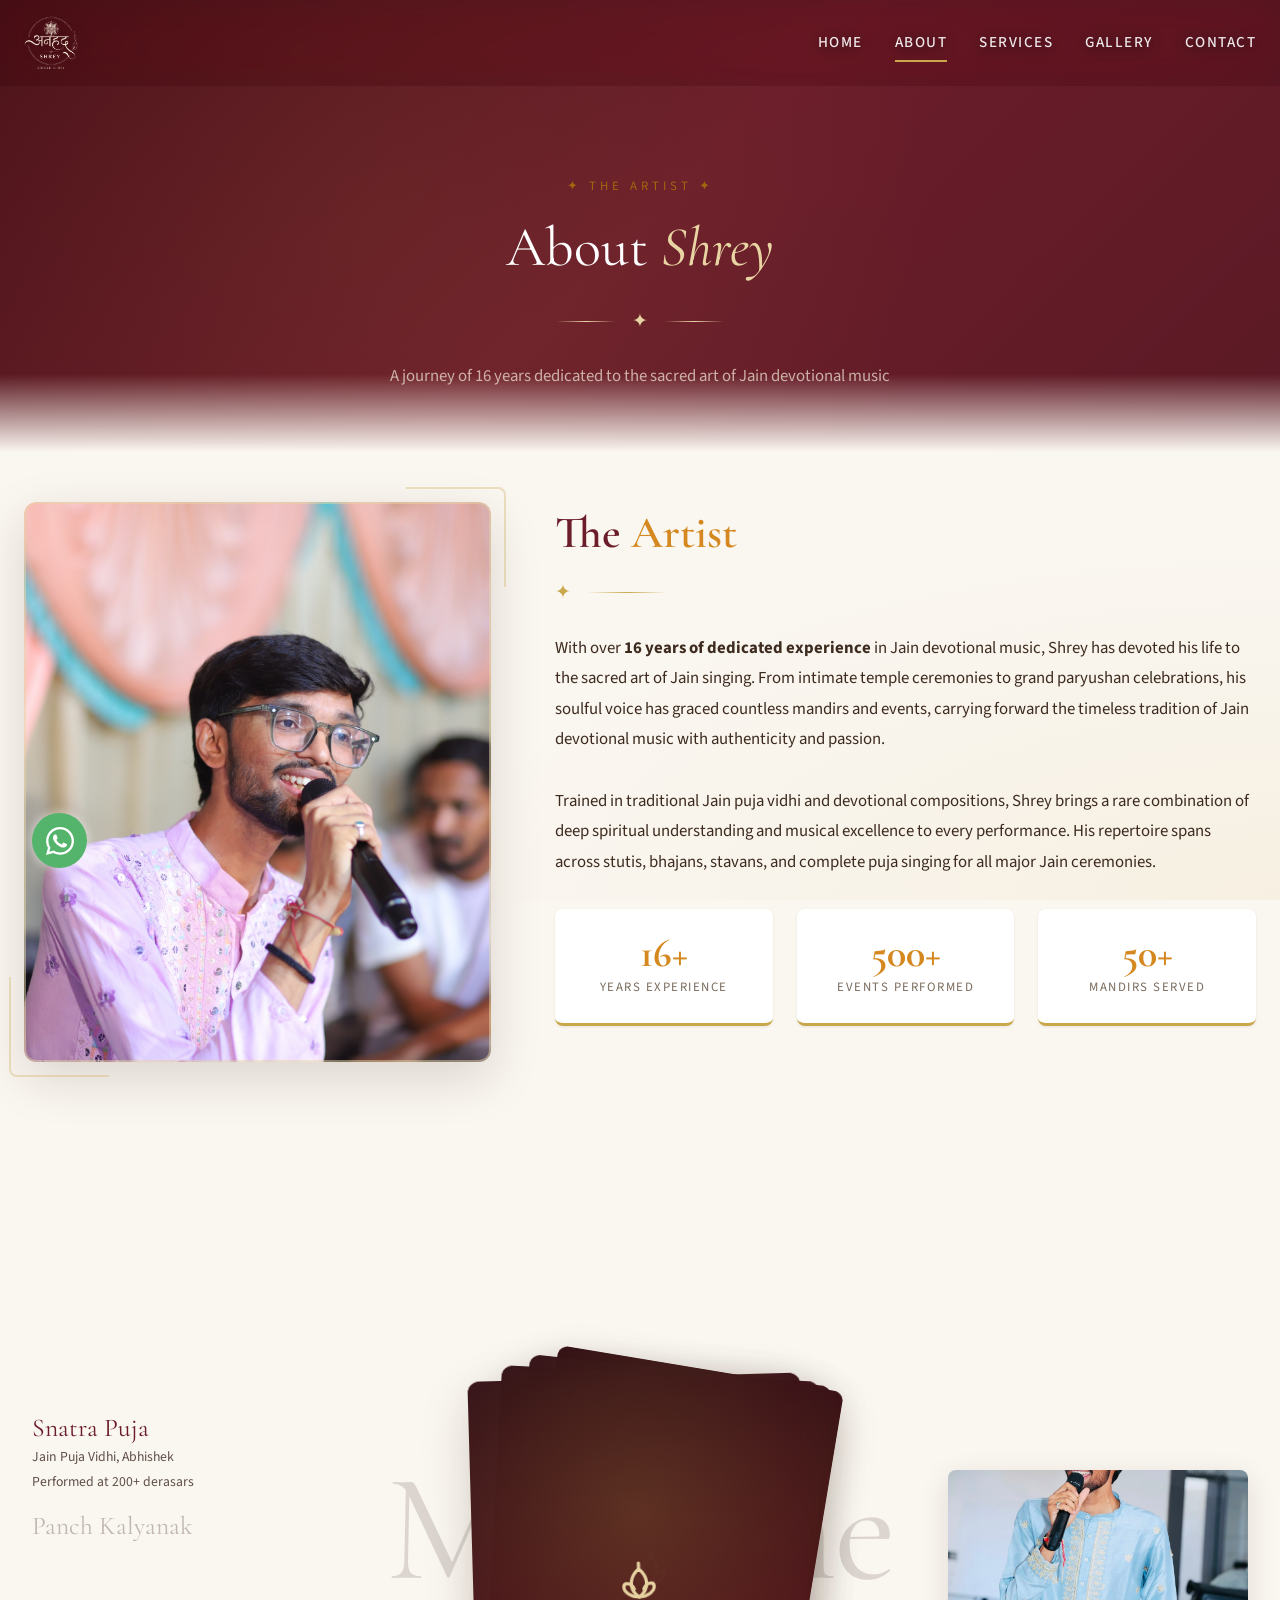
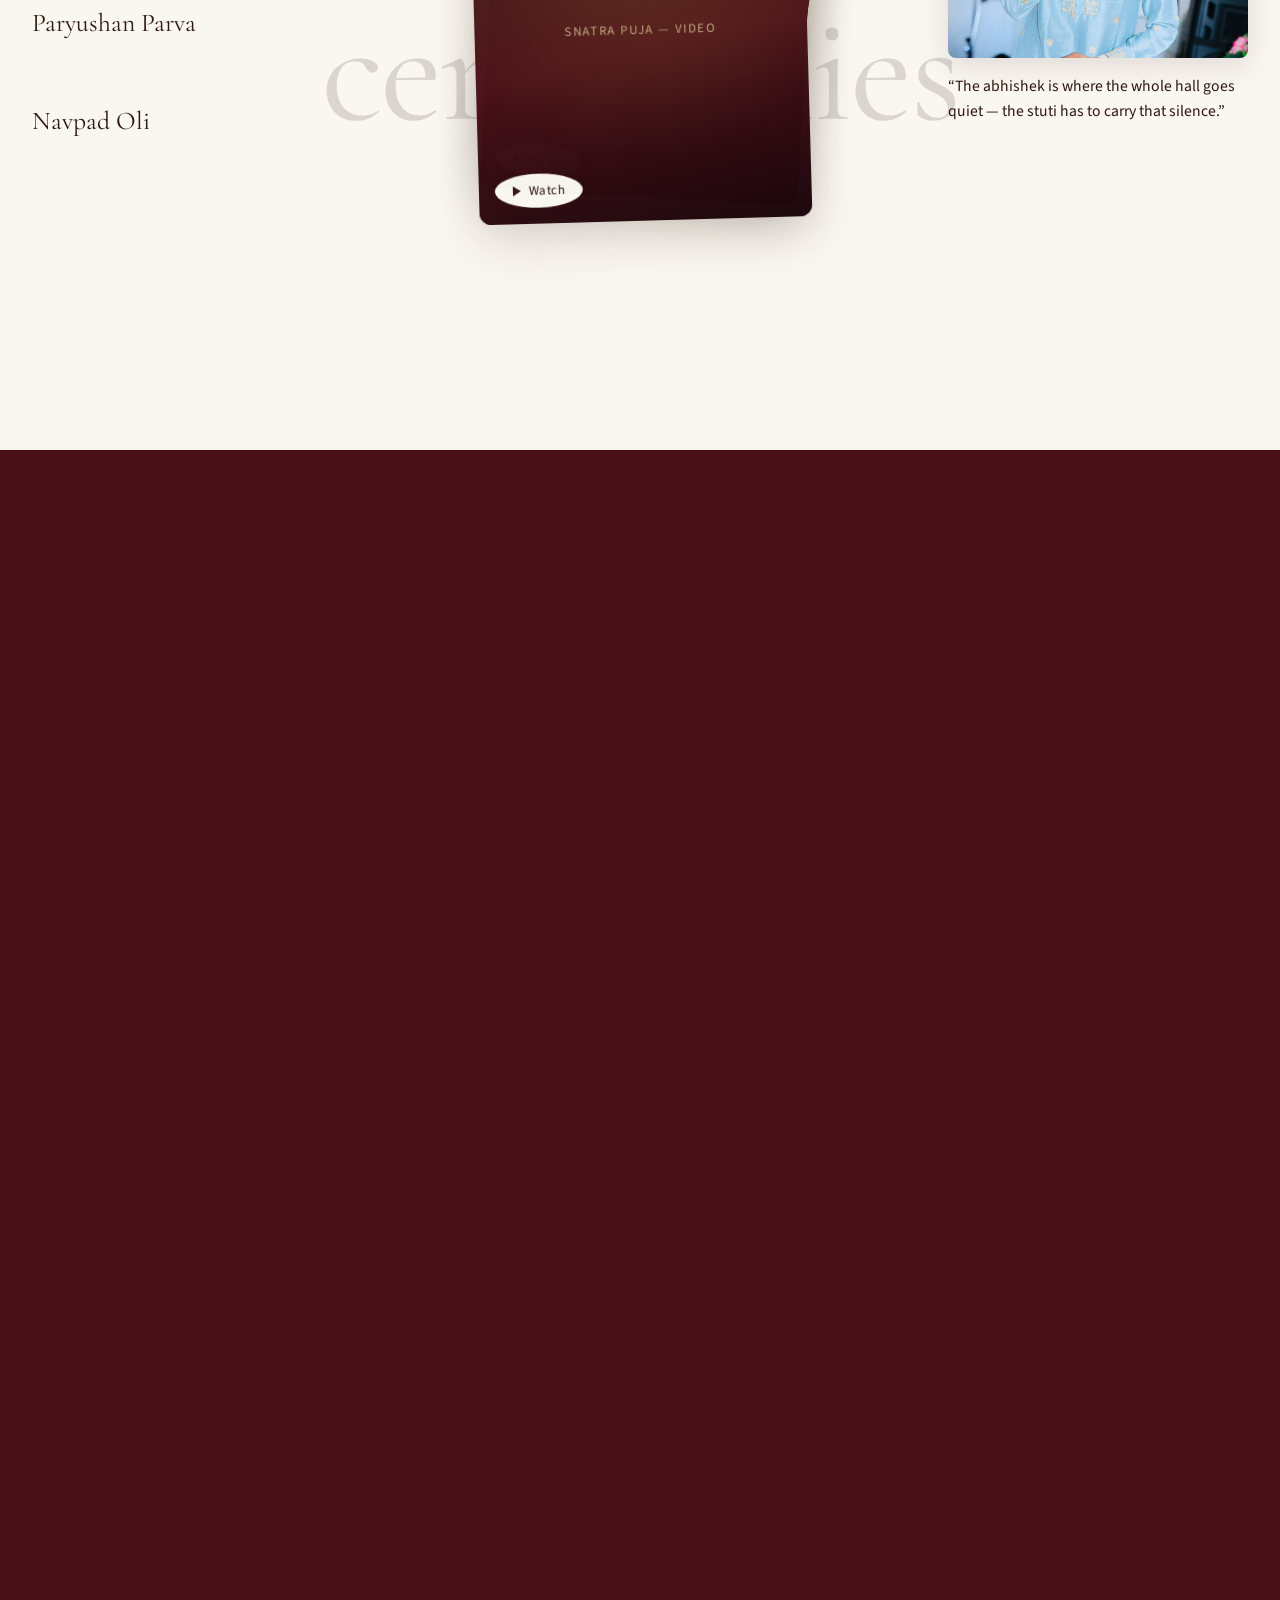
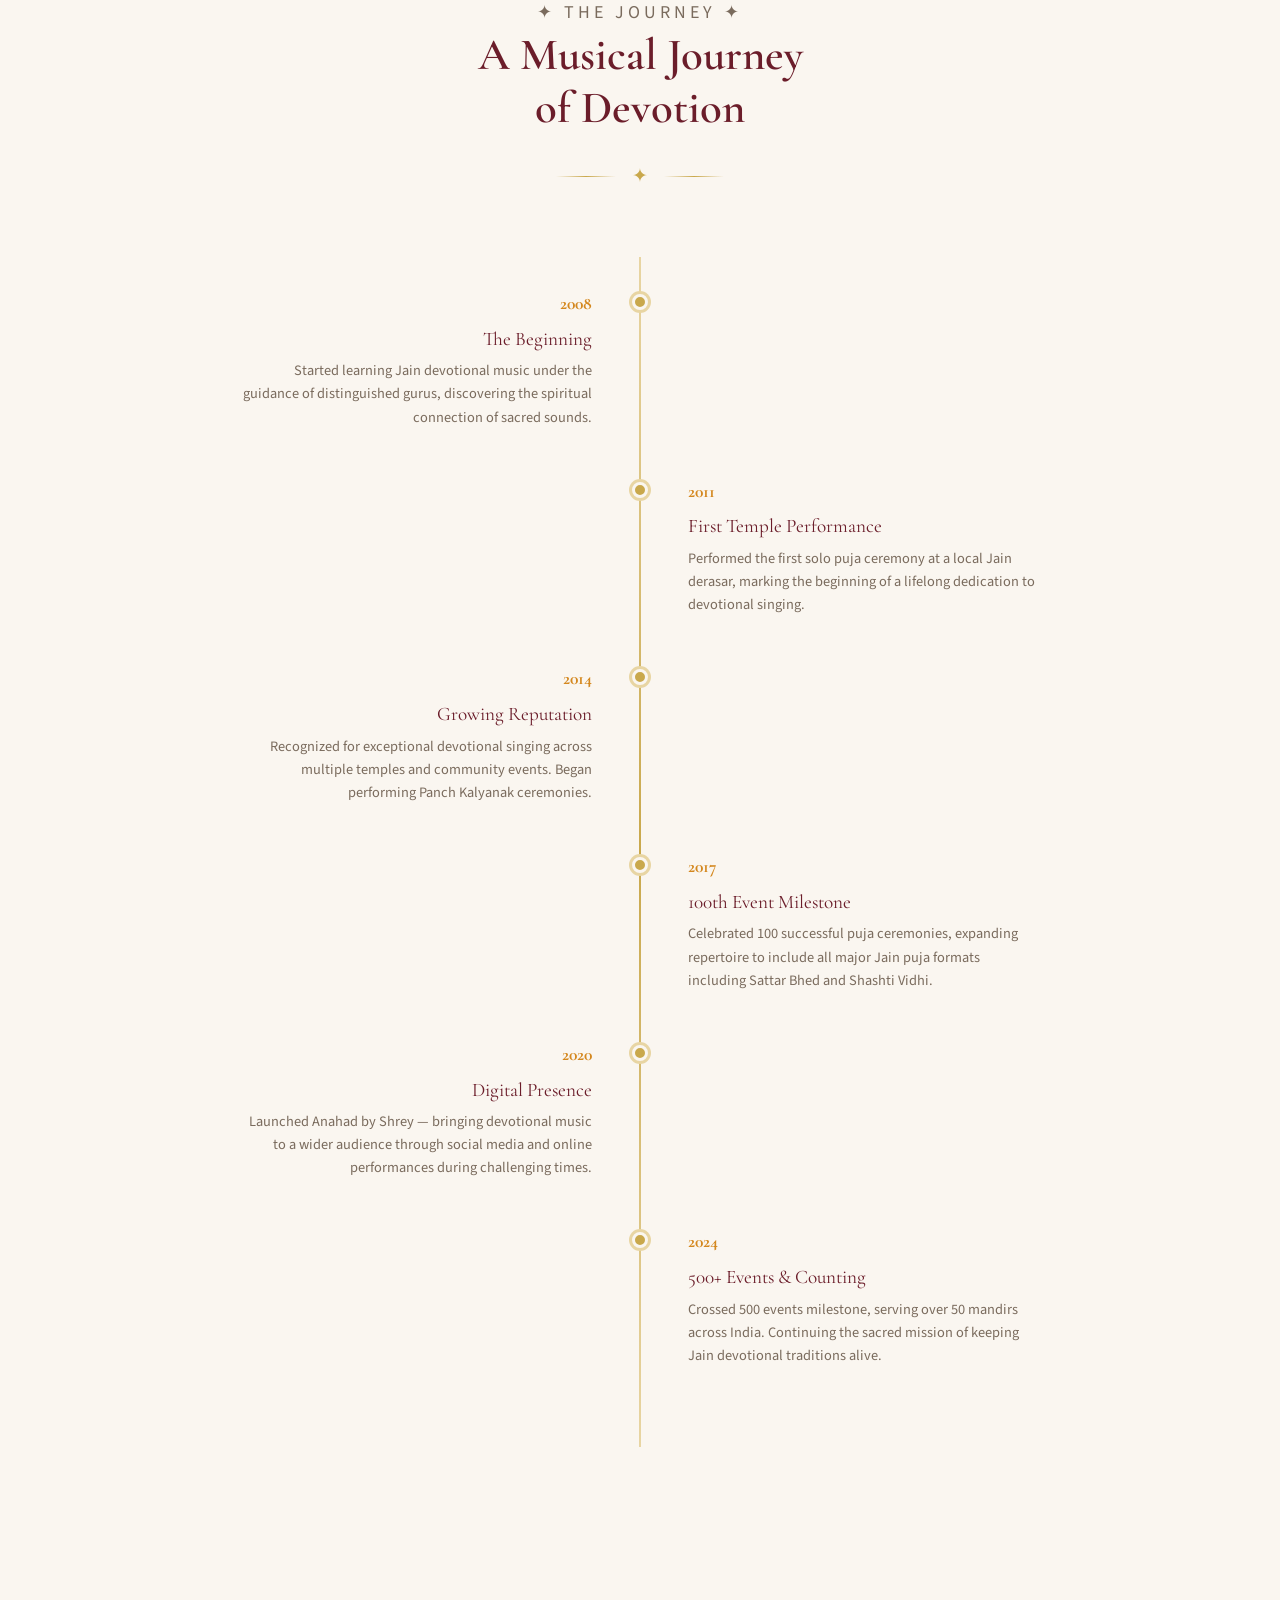
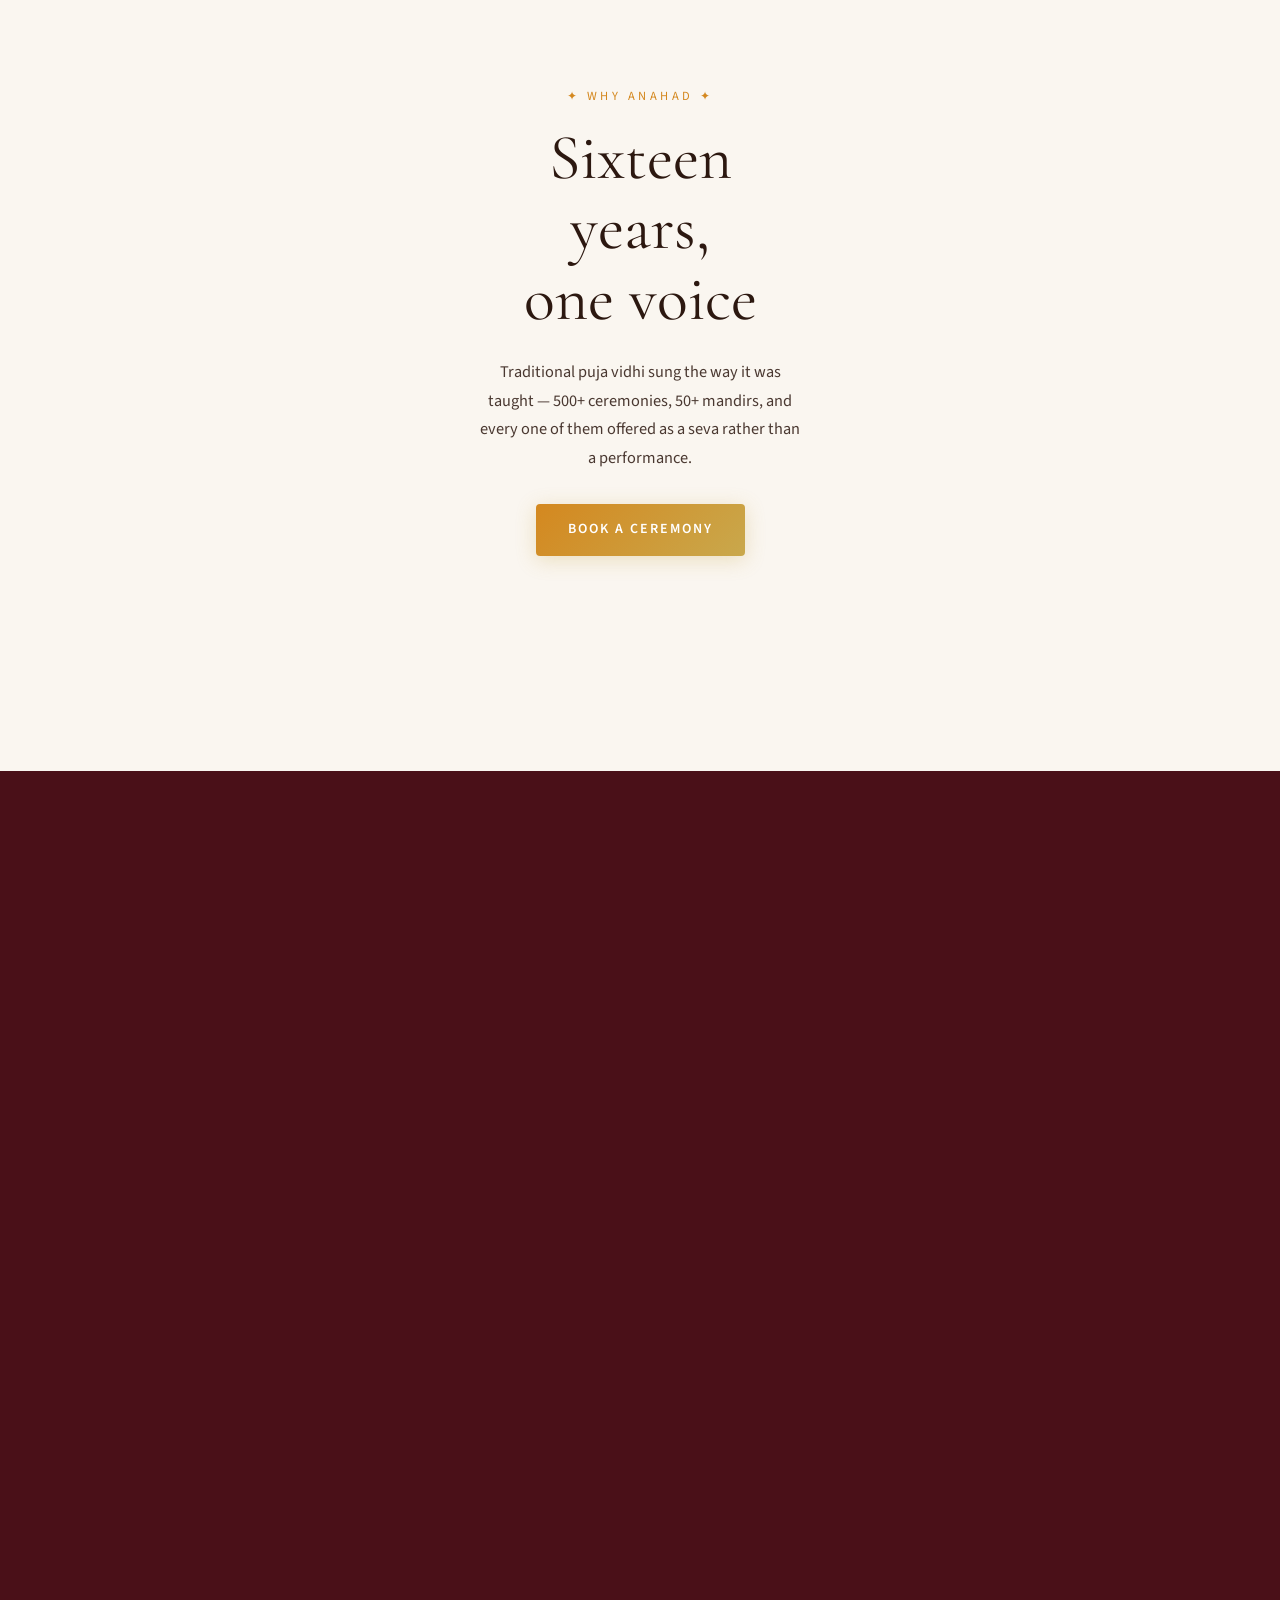
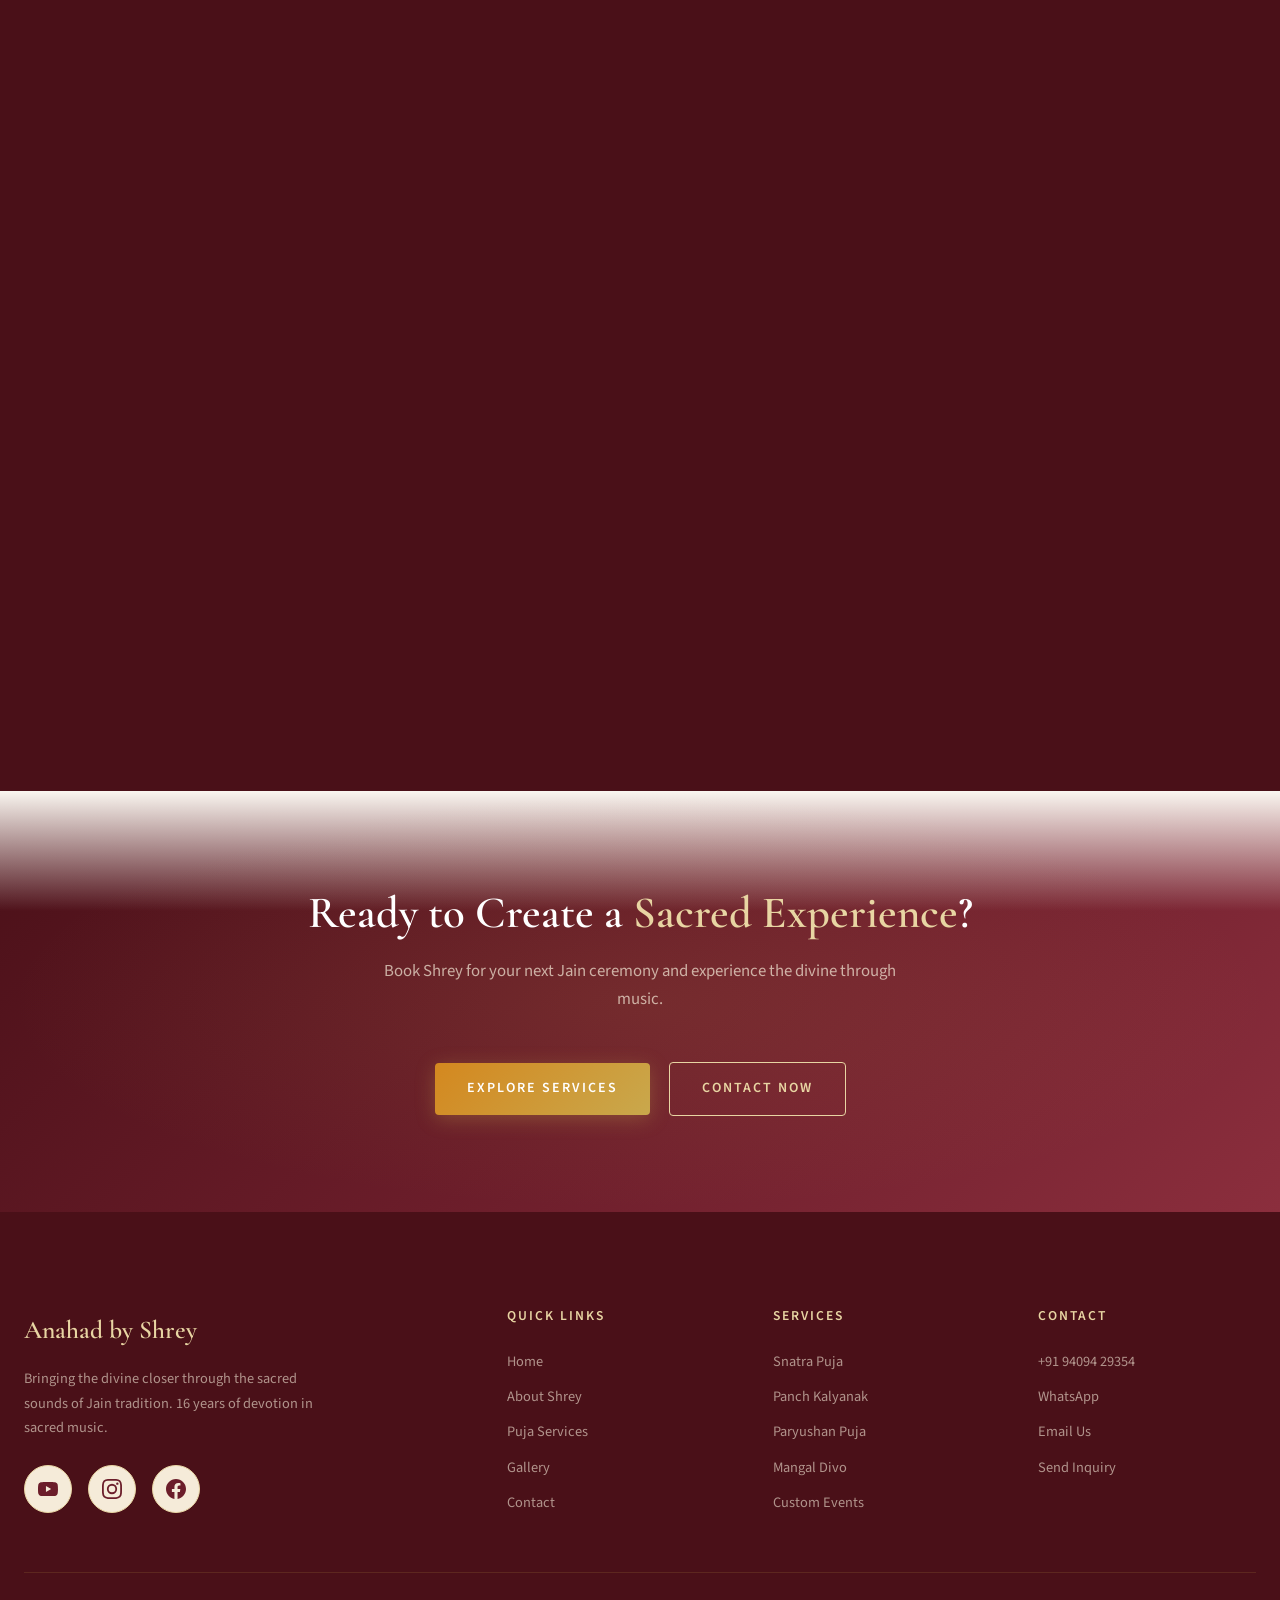
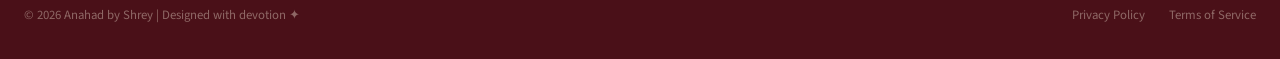
==== commit ceffbdfa: "Show the About portrait, and make booking reachable from the modal The About page's portrait was inv" ====
--- a/about.html
+++ b/about.html
@@ -61,9 +61,8 @@
             <img src="images/potrait_1.jpeg"
                  srcset="images/potrait_1.jpeg 320w, images/potrait_1.jpeg 640w, images/potrait_1.jpeg 1280w"
                  sizes="(max-width: 768px) 100vw, 50vw"
-                 alt="Shrey performing Jain devotional music" 
-                 class="about__portrait" 
-                 style="width: 100%; aspect-ratio: 3 / 4; object-fit: cover; border-radius: inherit; display: block;"
+                 alt="Shrey performing Jain devotional music"
+                 class="about__portrait"
                  loading="lazy">
           </div>
           <div class="about__image-decor about__image-decor--bottom"></div>
--- a/css/styles.css
+++ b/css/styles.css
@@ -197,6 +197,10 @@
   --z-effect-overlay: 80;
   --z-header: 999;
   --z-header-active: 1000;
+
+  /* Height of the fixed title bar. Anything that must not sit underneath it
+     (the hero copy, the ring's safe area) measures from this. */
+  --nav-h: 86px;
   --z-nav-overlay: 1001;
   --z-modal-backdrop: 2000;
   --z-modal: 3000;
@@ -232,10 +236,18 @@
   -moz-osx-font-smoothing: grayscale;
 }
 
+/* The page surface, painted once. Every light section is transparent and sits
+   on this, so there are no section-to-section colour steps anywhere. The wash
+   is fixed to the viewport rather than the document, which keeps it from
+   banding on long pages. */
 body {
   font-family: var(--font-body);
   color: var(--text-body);
   background-color: var(--ivory);
+  background-image:
+    radial-gradient(120% 80% at 50% 0%, rgba(245, 235, 217, 0.75), transparent 60%),
+    radial-gradient(100% 60% at 100% 100%, rgba(232, 213, 163, 0.18), transparent 65%);
+  background-attachment: fixed;
   line-height: 1.7;
   overflow-x: hidden;
 }
@@ -319,8 +331,13 @@
   position: relative;
 }
 
+/* Transparent on purpose. This used to paint itself cream against an ivory
+   page, and the two-tone step was the hard horizontal line visible between
+   every pair of sections. The page surface is now painted once, on <body>,
+   and every light section simply sits on it. The class is kept because the
+   markup and the section rhythm still use it. */
 .section--cream {
-  background-color: var(--cream);
+  background-color: transparent;
   padding-bottom: 24px;
 }
 
@@ -382,10 +399,11 @@
    NAVIGATION
    ══════════════════════════════════════════ */
 
-/* The bar is static and never carries a background: it does not hide on scroll
-   down, does not reappear on scroll up, and does not grow a panel behind
-   itself. `.scrolled` survives as a colour-only modifier — it says "the content
-   behind me is light now", nothing more. */
+/* The bar is static: it does not hide on scroll down and does not reappear on
+   scroll up. It carries no solid panel either — just a faint frosted wash, so
+   type passing underneath is legible without the bar reading as a separate
+   block sitting on top of the page. `.scrolled` is a colour-only modifier: it
+   says "the content behind me is light now", nothing more. */
 .navbar {
   position: fixed;
   top: 0;
@@ -393,7 +411,14 @@
   width: 100%;
   z-index: var(--z-header-active);
   padding: var(--space-md) 0;
-  background: transparent;
+  background: rgba(24, 5, 9, 0.18);
+  backdrop-filter: blur(14px) saturate(120%);
+  -webkit-backdrop-filter: blur(14px) saturate(120%);
+  transition: background var(--transition-normal);
+}
+
+.navbar.scrolled {
+  background: rgba(250, 246, 240, 0.4);
 }
 
 .navbar__inner {
@@ -973,12 +998,26 @@
    ABOUT SECTION
    ══════════════════════════════════════════ */
 
+/* The portrait column is deliberately the narrower of the two. At 1fr 1fr the
+   portrait grew to ~980px tall while the bio beside it ran out at ~450px,
+   which is the large empty block that used to sit under the stat cards. */
 .about__grid {
   display: grid;
-  grid-template-columns: 1fr 1fr;
+  grid-template-columns: minmax(280px, 0.8fr) 1.2fr;
   gap: var(--space-3xl);
-  align-items: flex-start;
-  margin-bottom: var(--space-4xl);
+  align-items: center;
+  margin-bottom: var(--space-3xl);
+}
+
+/* Capped so the portrait can never drive the row height on a wide screen. */
+.about__portrait {
+  width: 100%;
+  aspect-ratio: 4 / 5;
+  max-height: 560px;
+  object-fit: cover;
+  object-position: center 22%;
+  border-radius: inherit;
+  display: block;
 }
 
 .about__image-wrapper {
@@ -3766,7 +3805,10 @@
 
 .ceremony-explorer {
   padding: 96px 0 var(--space-4xl) 0;
-  background: linear-gradient(180deg, var(--ivory) 0%, rgba(245, 235, 217, 0.5) 100%);
+  /* Transparent: see .section--cream. Its old ivory-to-cream gradient ended on
+     a different tone than the section below it began on, which is the seam in
+     the "Choose Your Journey" screenshot. */
+  background: transparent;
   position: relative;
   overflow: hidden;
 }
@@ -4337,30 +4379,18 @@
   z-index: 1;
 }
 
-.hero-stage__poster,
-.hero-stage__canvas {
-  position: absolute;
-  inset: 0;
+/* One photograph, cropped to the stage. Slightly over-tall so the drift in
+   js/hero-story.js never exposes an edge. object-position keeps Shrey clear
+   of the copy column on wide screens. */
+.hero-stage__photo {
+  position: absolute;
+  inset: -6% 0;
   width: 100%;
-  height: 100%;
+  height: 112%;
   display: block;
-}
-
-/* Fallback still, in case the sequence never loads (it sits under the
-   canvas, which is opaque and only fades in once frame 001 has painted).
-   object-position mirrors Motion.seqAnchors.heroSeq.focal. */
-.hero-stage__poster {
   object-fit: cover;
-  object-position: 42% 34%;
-}
-
-.hero-stage__canvas {
-  opacity: 0;
-  transition: opacity 0.45s ease;
-}
-
-.hero-stage.is-painted .hero-stage__canvas {
-  opacity: 1;
+  object-position: 38% 32%;
+  will-change: transform;
 }
 
 .hero-stage__vignette {
@@ -4385,13 +4415,19 @@
 }
 
 /* ── Scene 2: hero copy, right column, clear of the subject ── */
+/* Centred on the space *below* the title bar, not on the viewport. Centring on
+   the viewport put the pretitle directly under the bar, where the nav links
+   sat on top of it. Shifting the centre down by half the bar's height gives
+   the block the same clearance top and bottom. */
 .hero-stage__copy {
   position: absolute;
   z-index: 4;
-  top: 50%;
+  top: calc(50% + var(--nav-h) / 2);
   transform: translateY(-50%);
   right: max(var(--space-2xl), calc((100% - 1280px) / 2 + var(--space-xl)));
-  width: min(46ch, 40%);
+  /* 46ch left the two CTAs a couple of pixels short of fitting on one line, so
+     they wrapped onto two. */
+  width: min(52ch, 42%);
   text-align: left;
   opacity: 0;
 }
@@ -4465,11 +4501,12 @@
   will-change: transform, opacity;
 }
 
-/* ── #intro: photo wipe + staggered services ──
-   The stage's pin now ends the moment its sequence is spent, so #intro simply
-   follows the hero up the screen. No negative-margin overlap and no z-index
-   swap: the old pair of those produced a hard cut mid-scroll. */
-.about__image-wrapper {
+/* ── #intro: photo wipe ──
+   Scoped to the homepage's own wrapper by id. As a bare .about__image-wrapper
+   rule this also clipped the About page's portrait — and nothing there ever
+   opened it, because section-motion.js only animates #introImageWrapper, so
+   that portrait was invisible and its column sat empty. */
+#introImageWrapper {
   clip-path: inset(0 100% 0 0);
 }
 
@@ -4870,9 +4907,13 @@
   background: var(--ring-bg, var(--ivory));
 }
 
+/* The orbit's own box is the safe area the ring is laid out inside — inset at
+   the top by the height of the (transparent, overlapping) title bar, so a
+   frame at the top of the circle can never slide under it. js/about-motion.js
+   measures THIS element, not the section. */
 .ring__orbit {
   position: absolute;
-  inset: 0;
+  inset: clamp(88px, 11vh, 120px) var(--space-lg) var(--space-xl);
   z-index: 0;
   pointer-events: none;
 }
@@ -4882,7 +4923,7 @@
   top: 50%;
   left: 50%;
   margin: 0;
-  width: clamp(120px, 15vw, 230px);
+  width: clamp(110px, 13vw, 200px);
   will-change: transform, opacity;
 }
 
@@ -4895,12 +4936,15 @@
   box-shadow: 0 22px 50px rgba(0, 0, 0, 0.35);
 }
 
+/* Wide rather than narrow: the frames are anchored out at the edges, so the
+   constraint here is height, not width — squeezing this column just made the
+   copy taller and pushed it back into the ring's path. */
 .ring__core {
   position: relative;
   z-index: 1;
   text-align: center;
-  max-width: 42ch;
-  padding: 0 var(--space-xl);
+  max-width: 46ch;
+  padding: 0 var(--space-lg);
   color: var(--ring-ink, var(--text-dark));
 }
 
@@ -4977,3 +5021,321 @@
     transition: none;
   }
 }
+
+/* ══════════════════════════════════════════════════════════
+   GALLERY — THE REEL
+   A strip of stills that travels sideways while the page scrolls
+   down. js/gallery-motion.js pins the section and drives the
+   track; everything here is the static pose, so with JS off the
+   strip is simply a horizontally scrollable row.
+   ══════════════════════════════════════════════════════════ */
+
+.reel {
+  position: relative;
+  background: var(--maroon-dark);
+  color: var(--cream);
+  padding: var(--space-3xl) 0;
+  overflow: hidden;
+  isolation: isolate;
+}
+
+.reel::before {
+  content: '';
+  position: absolute;
+  inset: 0;
+  z-index: 0;
+  background:
+    radial-gradient(90% 60% at 20% 0%, rgba(201, 168, 76, 0.14), transparent 60%),
+    linear-gradient(180deg, #2f0c13 0%, var(--maroon-dark) 55%, #180509 100%);
+}
+
+.reel__head,
+.reel__hint {
+  position: relative;
+  z-index: 1;
+  width: min(1280px, 100% - 2 * var(--space-xl));
+  margin: 0 auto;
+}
+
+.reel__eyebrow {
+  font-family: var(--font-body);
+  font-size: 0.78rem;
+  letter-spacing: 3.5px;
+  text-transform: uppercase;
+  color: var(--gold-light);
+  margin-bottom: var(--space-md);
+}
+
+.reel__title {
+  font-family: var(--font-heading);
+  font-weight: 400;
+  font-size: clamp(2rem, 4.4vw, 3.6rem);
+  line-height: 1.12;
+  color: var(--white);
+  margin-bottom: var(--space-2xl);
+}
+
+/* The viewport is full-bleed so the strip runs off both edges — a strip that
+   stops short of the edge reads as a carousel, not as a reel. */
+.reel__viewport {
+  position: relative;
+  z-index: 1;
+  overflow: hidden;
+  padding-left: max(var(--space-xl), calc((100% - 1280px) / 2));
+}
+
+.reel__track {
+  display: flex;
+  gap: var(--space-xl);
+  width: max-content;
+  will-change: transform;
+}
+
+.reel__item {
+  margin: 0;
+  width: clamp(230px, 26vw, 380px);
+  flex: 0 0 auto;
+}
+
+.reel__item img {
+  width: 100%;
+  aspect-ratio: 4 / 5;
+  object-fit: cover;
+  border-radius: var(--radius-lg);
+  display: block;
+  box-shadow: 0 26px 60px rgba(0, 0, 0, 0.45);
+}
+
+.reel__item figcaption {
+  margin-top: var(--space-md);
+  font-family: var(--font-body);
+  font-size: 0.88rem;
+  letter-spacing: 1.4px;
+  text-transform: uppercase;
+  color: var(--gold-light);
+}
+
+.reel__hint {
+  margin-top: var(--space-2xl);
+  font-family: var(--font-body);
+  font-size: 0.74rem;
+  letter-spacing: 2.4px;
+  text-transform: uppercase;
+  color: rgba(232, 213, 163, 0.55);
+}
+
+/* No JS: the strip stays usable by scrolling it directly. */
+.no-reel-motion .reel__viewport {
+  overflow-x: auto;
+  padding-right: var(--space-xl);
+}
+
+/* ── The filterable grid ── */
+.gallery-item {
+  cursor: zoom-in;
+}
+
+/* Items hidden by the category filter. Kept out of the layout entirely so the
+   grid closes up rather than leaving holes. */
+.gallery-item.is-filtered-out {
+  display: none;
+}
+
+@media (max-width: 899px) {
+  .reel {
+    padding: var(--space-2xl) 0;
+  }
+
+  .reel__item {
+    width: clamp(200px, 62vw, 280px);
+  }
+}
+
+/* ══════════════════════════════════════════════════════════
+   CONTINUOUS FLOW — soft edges on the dark blocks
+
+   Every light section is transparent over the single <body> surface, so the
+   only hard lines left were where a maroon block met it. Each of those now
+   dissolves into the page colour over ~110px instead of stopping dead on a
+   pixel row.
+
+   Which pseudo-element each block uses is dictated by what it already has:
+   .cta-banner::before and .reel::before are both taken by existing artwork,
+   so neither is reused here — the banner folds its top fade into its own
+   background stack instead, and the reel only ever needs a bottom one.
+   ══════════════════════════════════════════════════════════ */
+
+.page-header::after,
+.hero-stage::after,
+.reel::after,
+.footer::before {
+  content: '';
+  position: absolute;
+  left: 0;
+  right: 0;
+  height: clamp(70px, 9vh, 130px);
+  pointer-events: none;
+  z-index: 6;
+}
+
+/* Bottom edges — dark dissolving down into the page. */
+.page-header::after,
+.hero-stage::after,
+.reel::after {
+  bottom: -1px;
+  background: linear-gradient(180deg, rgba(250, 246, 240, 0) 0%, var(--ivory) 96%);
+}
+
+/* Top edge — the page dissolving down into the footer. */
+.footer::before {
+  top: -1px;
+  background: linear-gradient(180deg, var(--ivory) 0%, rgba(250, 246, 240, 0) 96%);
+}
+
+/* …except where the footer follows the CTA banner, which is already maroon.
+   Fading to ivory between two dark blocks would reintroduce exactly the band
+   this is meant to remove. */
+.cta-banner + .footer::before {
+  display: none;
+}
+
+/* The banner's top edge. Layered onto its own background rather than a
+   pseudo-element, because .cta-banner::before already carries its gold bloom. */
+.cta-banner {
+  background:
+    linear-gradient(180deg, var(--ivory) 0%, rgba(250, 246, 240, 0) 120px),
+    linear-gradient(135deg, var(--maroon-dark), var(--maroon), var(--maroon-light));
+}
+
+/* The reel's own gradient lives in ::before at z-index 0; the fade has to sit
+   above it and below the content. */
+.reel::after {
+  z-index: 2;
+}
+
+/* Shorter on the hero: the copy column reaches close to the bottom of the
+   section, and a full-height fade washed over the second button. */
+.hero-stage::after {
+  height: clamp(48px, 6vh, 88px);
+}
+
+/* #intro opens the light run on the homepage directly under the hero's fade,
+   so it must not add padding that reads as a gap in the middle of it. */
+#intro {
+  padding-top: var(--space-2xl);
+}
+
+/* ══════════════════════════════════════════════════════════
+   PUJA MODAL — sticky booking bar
+
+   The old .modal__cta sat at the very bottom of a scrolling panel, so the
+   only way to book was to read to the end first. This bar is sticky to the
+   foot of the modal instead: it is on screen from the moment the modal
+   opens, whatever the visitor has scrolled to. WhatsApp is the primary
+   action and is styled as such — the alternatives are quiet text links
+   underneath it, not competing buttons.
+   ══════════════════════════════════════════════════════════ */
+
+.modal__actions {
+  position: sticky;
+  bottom: 0;
+  z-index: 3;
+  padding: var(--space-lg) var(--space-2xl) var(--space-lg);
+  background: linear-gradient(180deg, rgba(250, 246, 240, 0) 0%, var(--ivory) 22%, var(--ivory) 100%);
+  border-radius: 0 0 var(--radius-xl) var(--radius-xl);
+  margin-top: var(--space-lg);
+}
+
+.modal__book {
+  display: flex;
+  align-items: center;
+  justify-content: center;
+  gap: var(--space-md);
+  width: 100%;
+  padding: 0.95rem var(--space-lg);
+  /* Rounded rectangle, not a pill: at full width a pill reads as a stretched
+     ellipse rather than a button. */
+  border-radius: var(--radius-lg);
+  background: linear-gradient(135deg, #25D366, #1EA952);
+  color: var(--white);
+  box-shadow: 0 12px 28px rgba(37, 211, 102, 0.32);
+  transition: transform var(--transition-normal), box-shadow var(--transition-normal);
+}
+
+.modal__book:hover {
+  transform: translateY(-2px);
+  box-shadow: 0 16px 34px rgba(37, 211, 102, 0.42);
+  color: var(--white);
+}
+
+.modal__book-icon {
+  display: inline-flex;
+  flex: 0 0 auto;
+}
+
+.modal__book-text {
+  display: flex;
+  flex-direction: column;
+  line-height: 1.25;
+  text-align: left;
+}
+
+.modal__book-text strong {
+  font-family: var(--font-body);
+  font-size: 1rem;
+  font-weight: var(--fw-semibold);
+  letter-spacing: 0.6px;
+}
+
+.modal__book-text small {
+  font-size: 0.78rem;
+  opacity: 0.9;
+}
+
+.modal__actions-alt {
+  display: flex;
+  justify-content: center;
+  gap: var(--space-xl);
+  margin-top: var(--space-md);
+}
+
+.modal__alt {
+  display: inline-flex;
+  align-items: center;
+  gap: 6px;
+  font-family: var(--font-body);
+  font-size: 0.85rem;
+  color: var(--maroon);
+  opacity: 0.85;
+  transition: opacity var(--transition-normal);
+}
+
+.modal__alt:hover {
+  opacity: 1;
+  color: var(--saffron);
+}
+
+.modal__alt .icon-glyph {
+  font-size: 1rem;
+}
+
+/* The panel's own padding is on .modal__body, so the sticky bar can span the
+   full width and sit flush with the rounded corners. */
+.modal__body {
+  padding-bottom: 0;
+}
+
+@media (max-width: 560px) {
+  .modal__actions {
+    padding-left: var(--space-lg);
+    padding-right: var(--space-lg);
+  }
+
+  .modal__actions-alt {
+    gap: var(--space-lg);
+  }
+
+  .modal__book-text small {
+    display: none;
+  }
+}
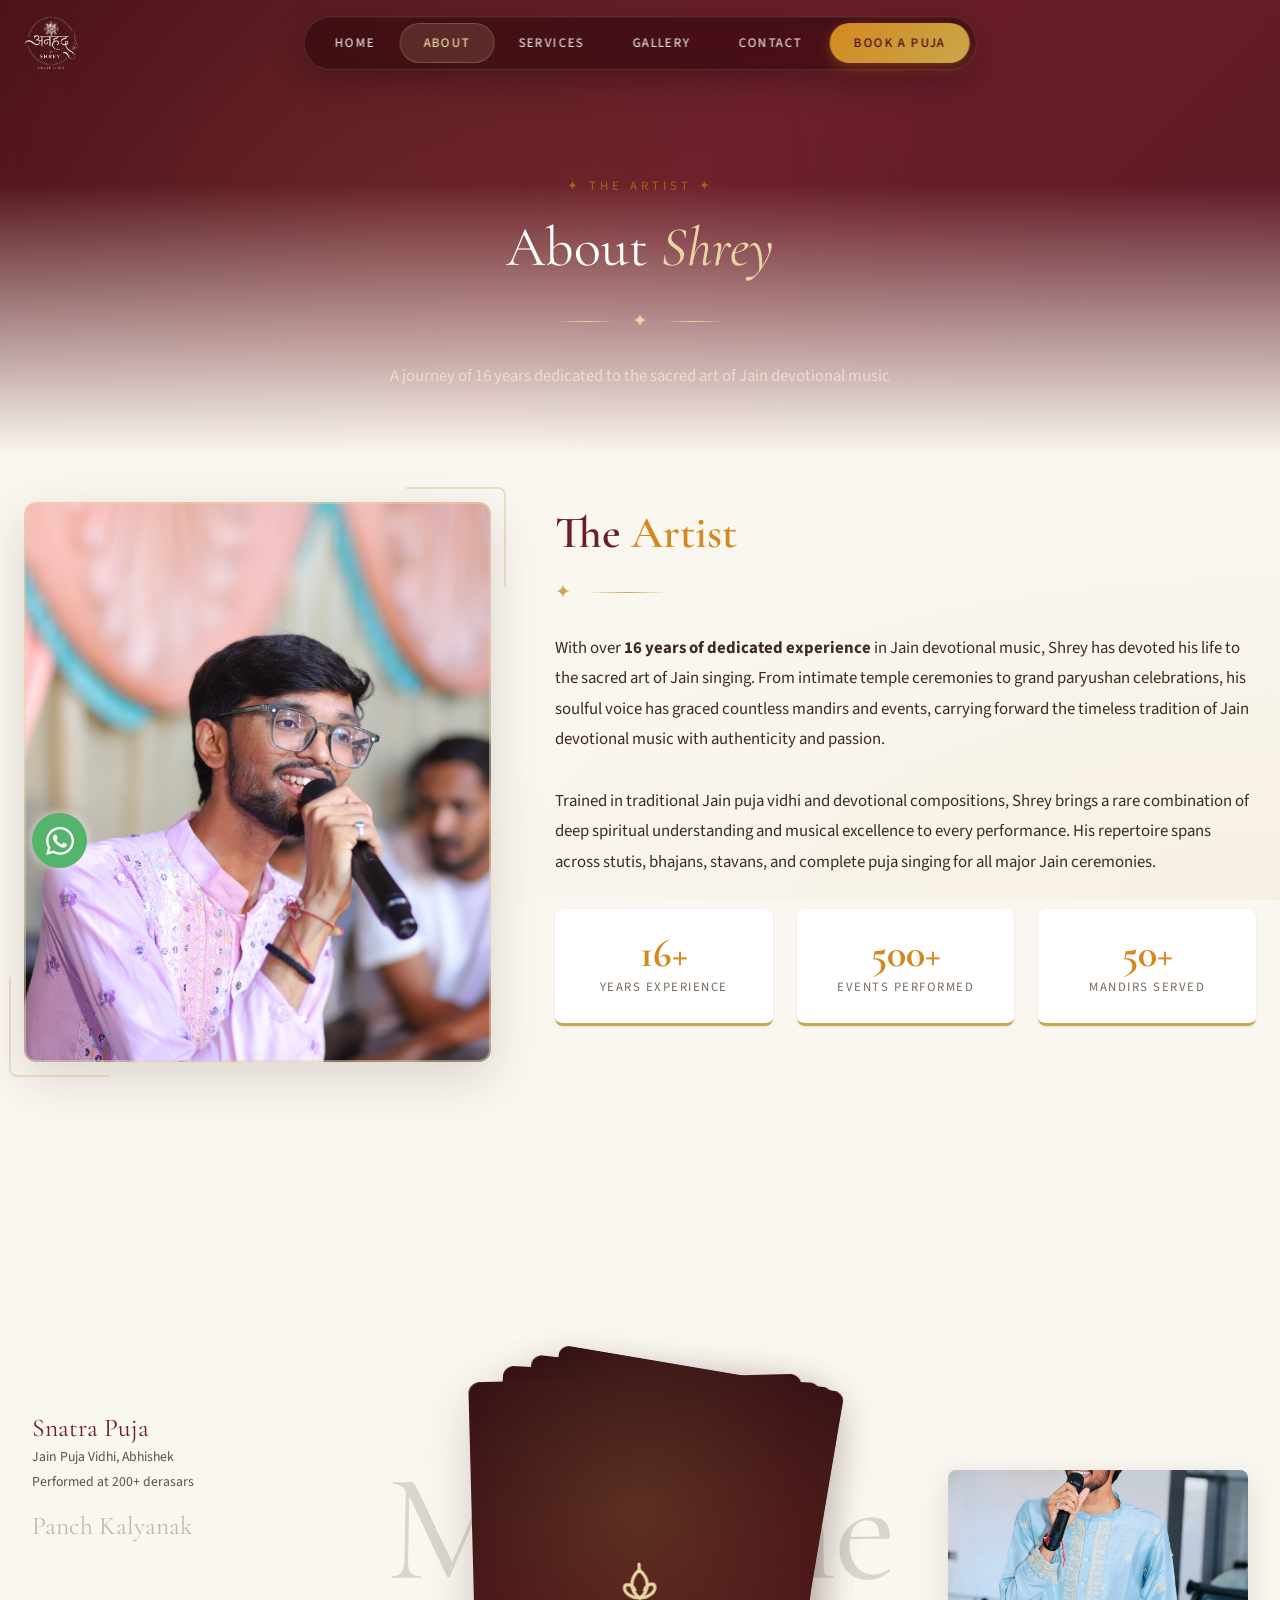
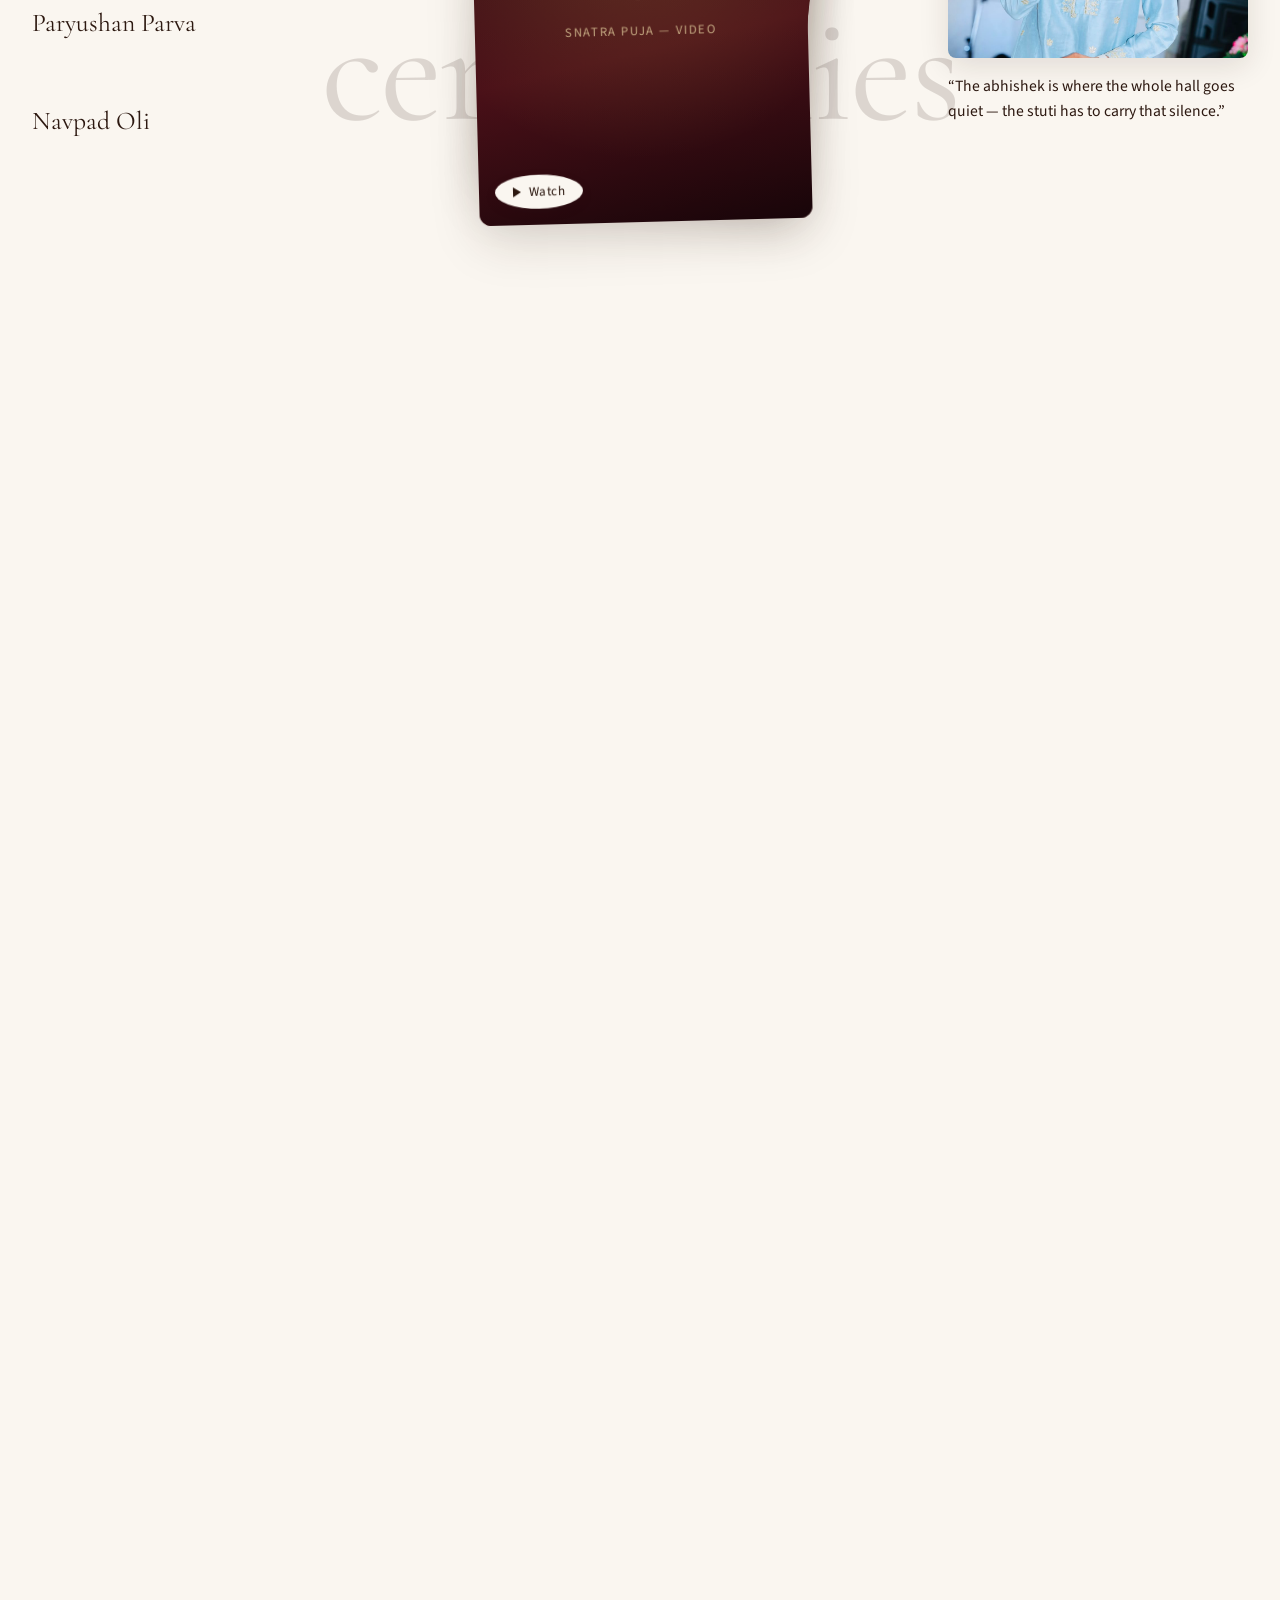
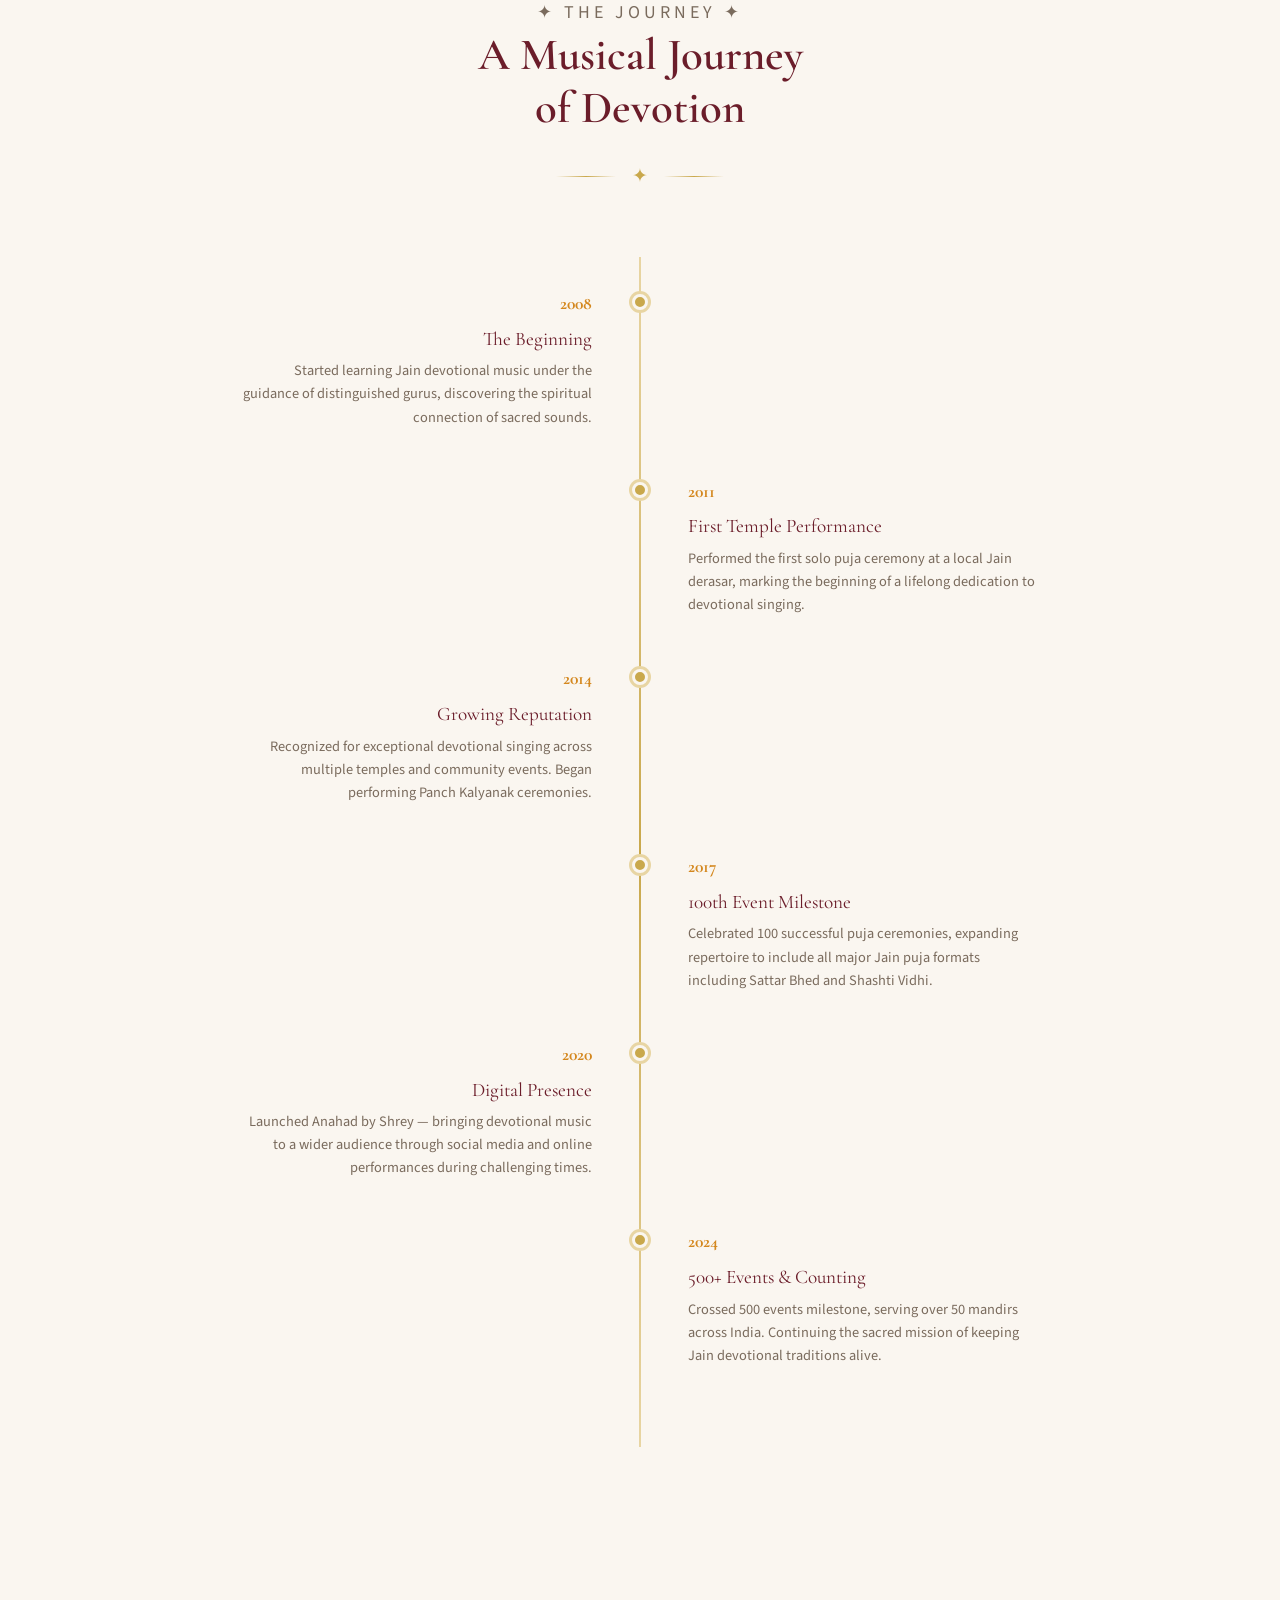
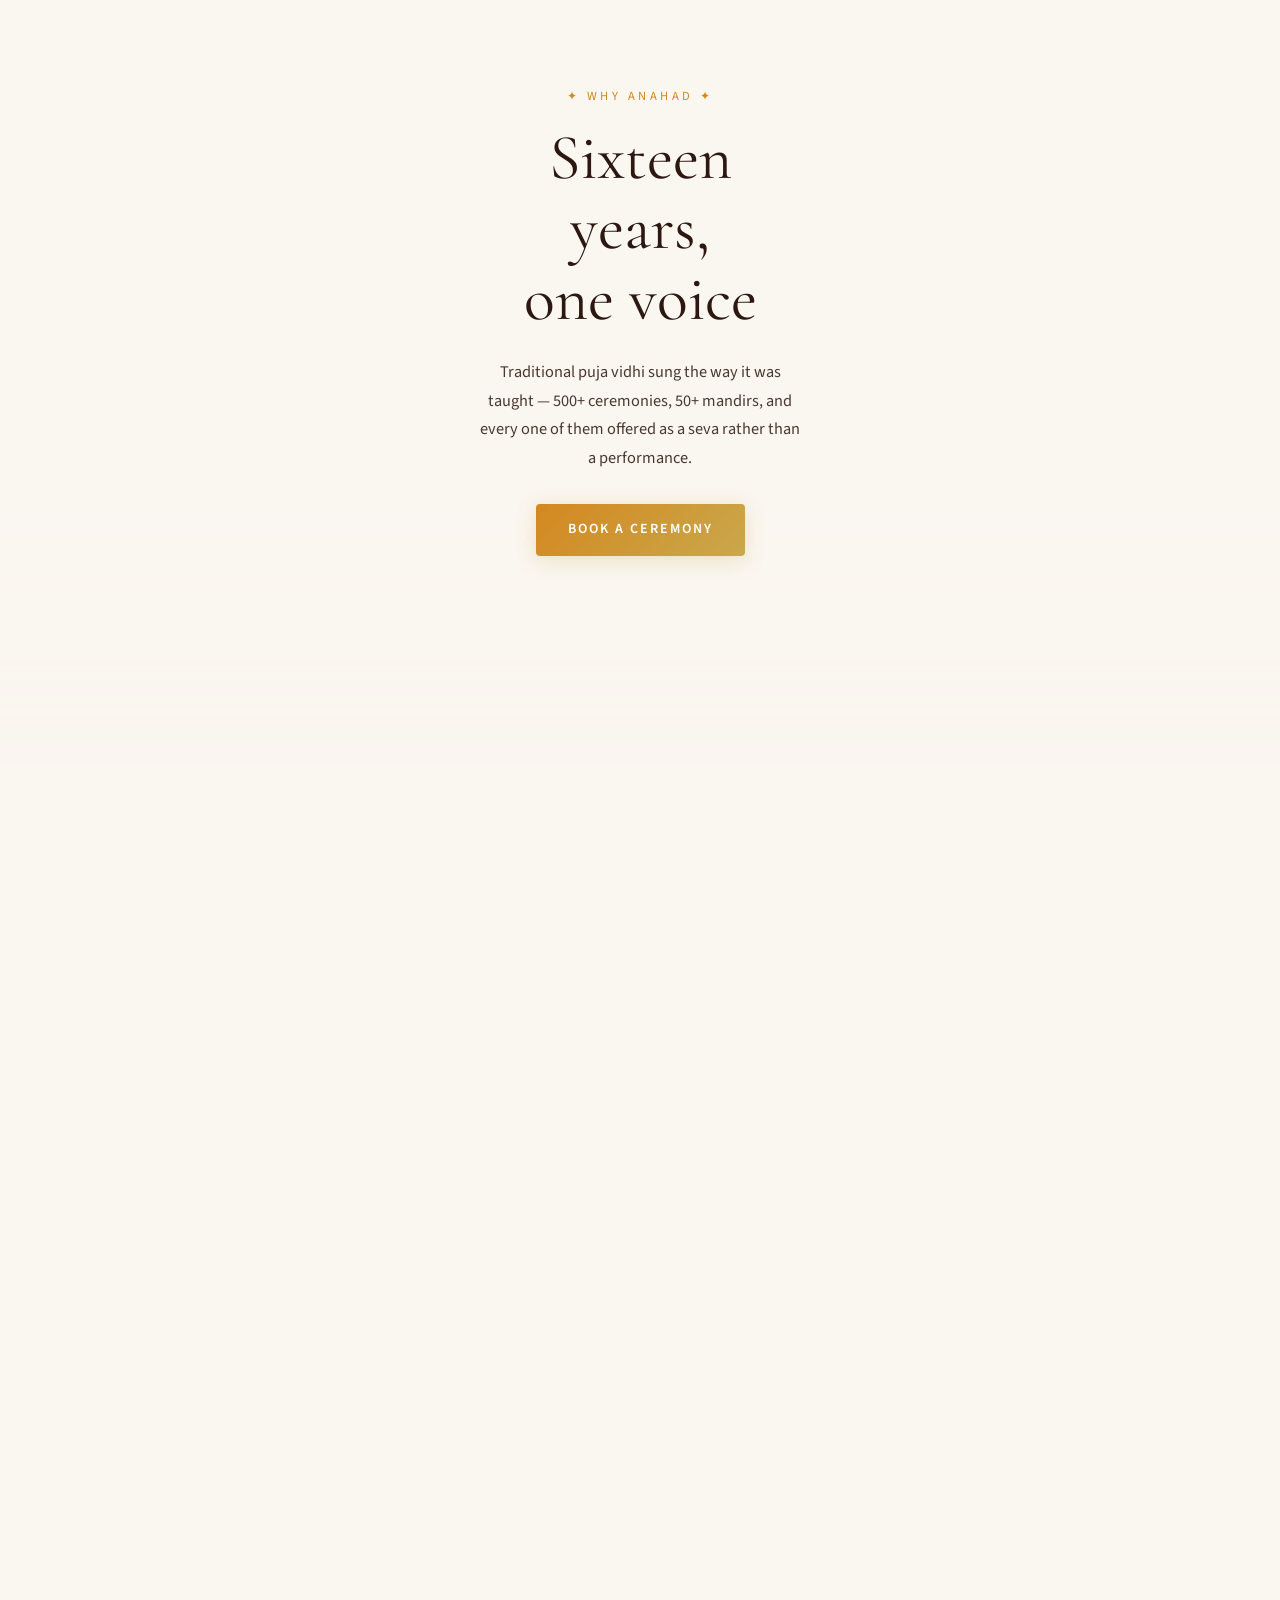
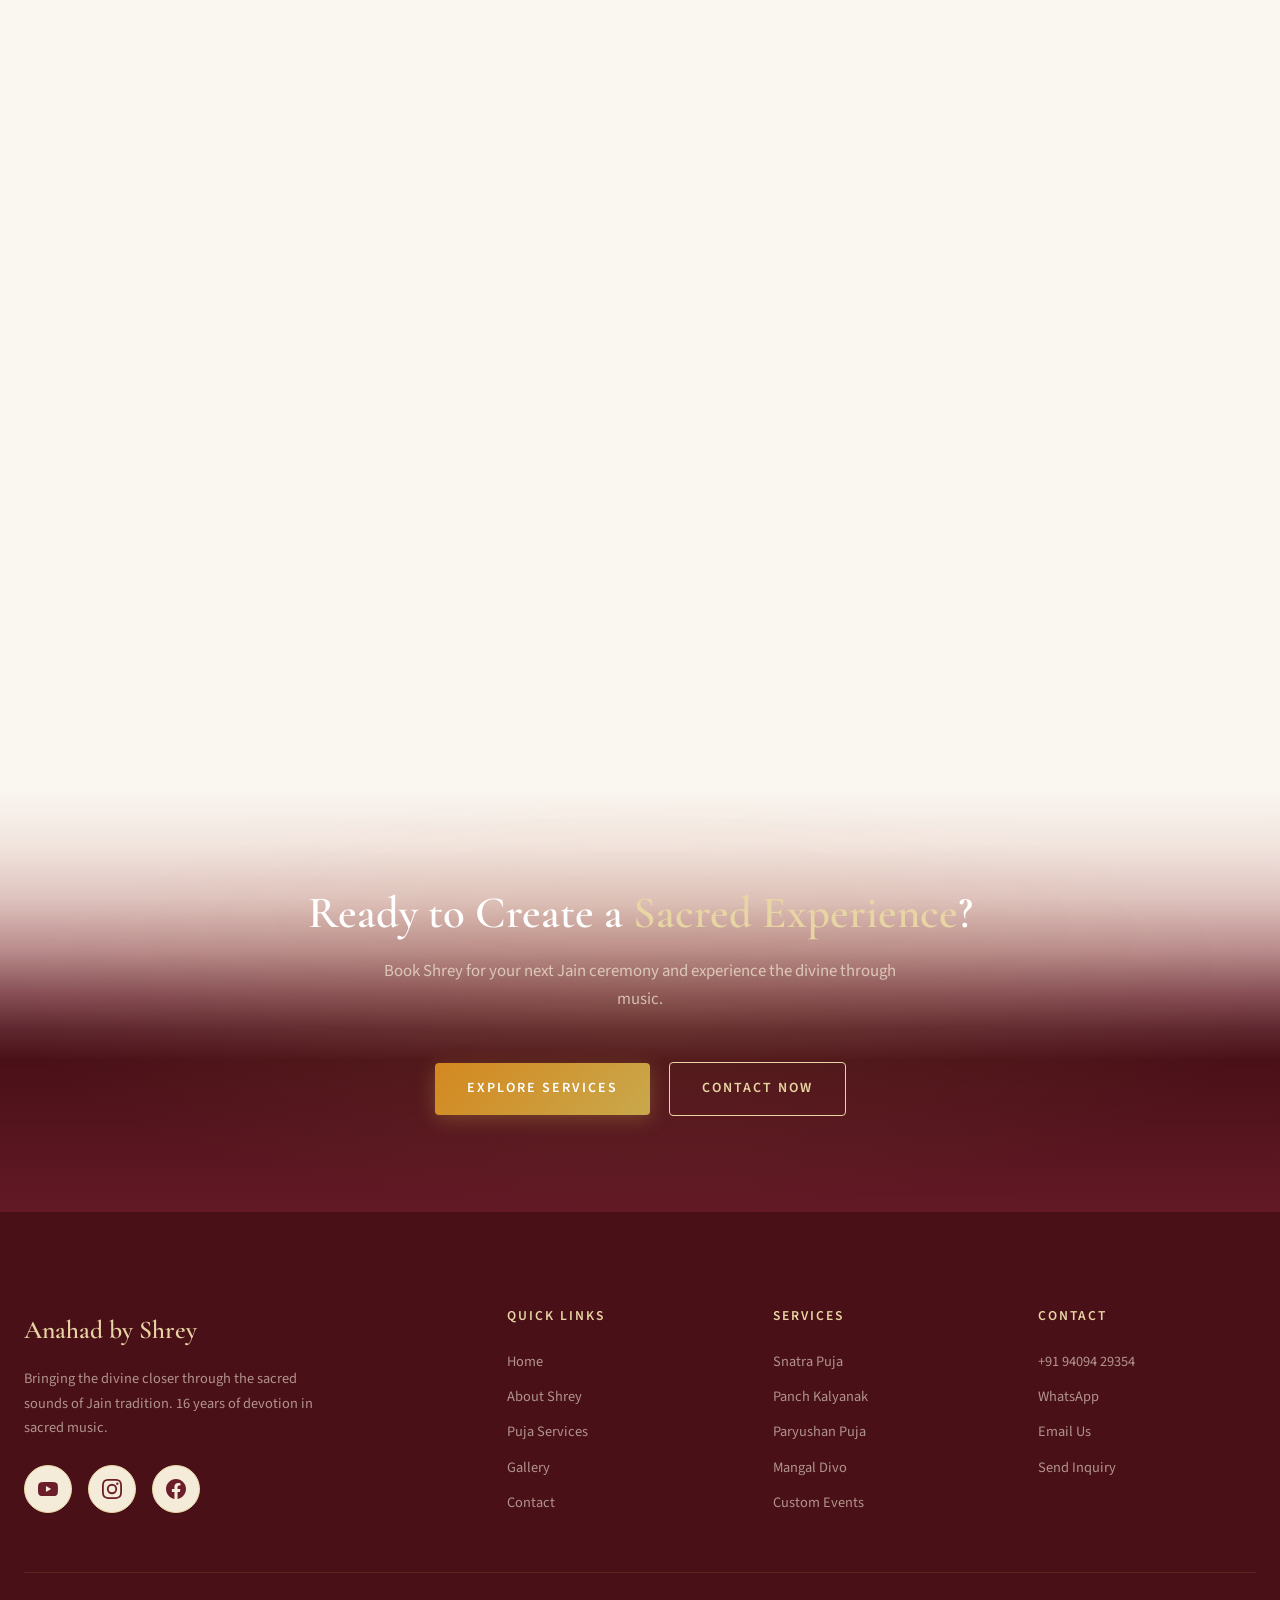
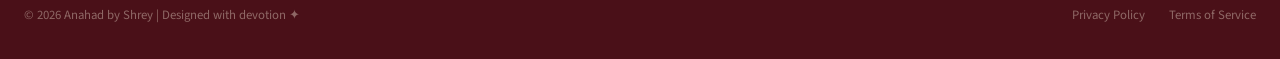
==== commit f38860df: "Let the page run as one surface, and rebuild the bar as a pill The partition between the light run a" ====
--- a/about.html
+++ b/about.html
@@ -31,6 +31,7 @@
         <a href="services.html">Services</a>
         <a href="gallery.html">Gallery</a>
         <a href="contact.html">Contact</a>
+        <a href="services.html" class="navbar__cta">Book a Puja</a>
       </div>
       <button class="navbar__hamburger" id="hamburger" aria-label="Toggle menu" aria-expanded="false" aria-controls="navLinks">
         <span></span>
--- a/css/styles.css
+++ b/css/styles.css
@@ -404,6 +404,13 @@
    type passing underneath is legible without the bar reading as a separate
    block sitting on top of the page. `.scrolled` is a colour-only modifier: it
    says "the content behind me is light now", nothing more. */
+/* ── The bar ──
+   Modelled on sports.withgoogle.com/teamusa: the bar itself paints nothing,
+   and everything visible is the pill floating in the middle of it. The bar
+   also hides on the way down and slides back on the way up, so it is out of
+   the way while reading and one flick away when wanted. The easing is the
+   reference's own — a long, late-braking curve that makes the return read as
+   the bar catching up rather than snapping in. */
 .navbar {
   position: fixed;
   top: 0;
@@ -411,20 +418,24 @@
   width: 100%;
   z-index: var(--z-header-active);
   padding: var(--space-md) 0;
-  background: rgba(24, 5, 9, 0.18);
-  backdrop-filter: blur(14px) saturate(120%);
-  -webkit-backdrop-filter: blur(14px) saturate(120%);
-  transition: background var(--transition-normal);
-}
-
-.navbar.scrolled {
-  background: rgba(250, 246, 240, 0.4);
-}
-
+  background: transparent;
+  transition:
+    transform 0.4s cubic-bezier(0.22, 0.31, 0, 1),
+    visibility 0.4s cubic-bezier(0.22, 0.31, 0, 1);
+}
+
+.navbar--hidden {
+  transform: translateY(calc(-100% - 8px));
+  visibility: hidden;
+}
+
+/* The pill is centred in the bar rather than laid out in the flow, so its
+   position does not shift when the logo's width changes between pages. */
 .navbar__inner {
   display: flex;
   align-items: center;
   justify-content: space-between;
+  position: relative;
 }
 
 .navbar__logo {
@@ -449,60 +460,123 @@
   filter: brightness(0.34) contrast(1.35) saturate(2.1);
 }
 
+/* ── The pill ──
+   Centred on the bar and independent of the flow, so the logo on the left and
+   the hamburger on the right cannot push it off-centre. */
 .navbar__links {
+  position: absolute;
+  left: 50%;
+  top: 50%;
+  transform: translate(-50%, -50%);
   display: flex;
   align-items: center;
-  gap: var(--space-xl);
+  gap: 0;
+  padding: 6px;
+  border-radius: 999px;
+  background: rgba(28, 8, 12, 0.55);
+  border: 1px solid rgba(232, 213, 163, 0.14);
+  backdrop-filter: blur(18px) saturate(140%);
+  -webkit-backdrop-filter: blur(18px) saturate(140%);
+  box-shadow:
+    0 10px 34px rgba(0, 0, 0, 0.28),
+    inset 0 1px 0 rgba(255, 255, 255, 0.05);
+  transition:
+    background-color 0.6s ease,
+    border-color 0.6s ease,
+    box-shadow 0.6s ease;
+}
+
+/* Over the light run of the page the pill inverts to an ivory capsule. */
+.navbar.scrolled .navbar__links {
+  background: rgba(255, 253, 250, 0.82);
+  border-color: rgba(74, 16, 24, 0.10);
+  box-shadow:
+    0 10px 34px rgba(74, 16, 24, 0.13),
+    inset 0 1px 0 rgba(255, 255, 255, 0.85);
+}
+
+/* The follower — one pill that slides and resizes to sit behind whichever
+   item is active or hovered, instead of every item painting its own
+   background. Because a single element moves, the highlight travels between
+   items rather than blinking out of one and into the next. Injected by
+   js/main.js; it is decoration, so it does not belong in the markup. */
+.navbar__follower {
+  position: absolute;
+  left: 0;
+  top: 6px;
+  height: calc(100% - 12px);
+  width: 0;
+  border-radius: 999px;
+  background: rgba(232, 213, 163, 0.14);
+  border: 1px solid rgba(232, 213, 163, 0.22);
+  pointer-events: none;
+  opacity: 0;
+  transition:
+    transform 0.6s cubic-bezier(0.22, 0.31, 0, 1),
+    width 0.6s cubic-bezier(0.22, 0.31, 0, 1),
+    opacity 0.35s ease,
+    background-color 0.6s ease,
+    border-color 0.6s ease;
+}
+
+.navbar__follower.is-ready {
+  opacity: 1;
+}
+
+.navbar.scrolled .navbar__follower {
+  background: rgba(74, 16, 24, 0.07);
+  border-color: rgba(74, 16, 24, 0.12);
 }
 
 .navbar__links a {
+  position: relative;
+  z-index: 1;
   font-family: var(--font-body);
-  font-size: 0.95rem;
+  font-size: 0.82rem;
   font-weight: 500;
-  color: rgba(255, 255, 255, 0.9);
+  color: rgba(255, 255, 255, 0.82);
   text-transform: uppercase;
-  letter-spacing: 1.5px;
-  position: relative;
-  padding: var(--space-xs) 0;
-  transition: color var(--transition-normal);
-  /* No panel behind the bar any more, so the links carry their own legibility
-     over whatever photography happens to be under them. */
-  text-shadow: 0 2px 12px rgba(0, 0, 0, 0.55);
+  letter-spacing: 1.4px;
+  white-space: nowrap;
+  padding: 0 var(--space-lg);
+  height: 40px;
+  display: inline-flex;
+  align-items: center;
+  border-radius: 999px;
+  transition: color 0.45s ease;
+}
+
+.navbar__links a.active,
+.navbar__links a:hover {
+  color: var(--gold-light);
 }
 
 .navbar.scrolled .navbar__links a,
 .navbar--light .navbar__links a {
-  color: var(--text-dark);
-  text-shadow: 0 1px 10px rgba(250, 246, 240, 0.9);
-}
-
-.navbar__links a::after {
-  content: '';
-  position: absolute;
-  bottom: -2px;
-  left: 0;
-  width: 0;
-  height: 2px;
-  background: var(--gold);
-  transition: width var(--transition-normal);
-}
-
-.navbar__links a:hover::after,
-.navbar__links a.active::after {
-  width: 100%;
-}
-
-.navbar__links a:hover {
-  color: var(--gold-light);
-}
-
-.navbar.scrolled .navbar__links a:hover {
-  color: var(--saffron);
-}
-
-/* Navbar over light content — dark text from the start, still no background. */
+  color: rgba(60, 32, 24, 0.72);
+}
+
+.navbar.scrolled .navbar__links a.active,
+.navbar.scrolled .navbar__links a:hover,
 .navbar--light .navbar__links a:hover {
-  color: var(--saffron);
+  color: var(--maroon);
+}
+
+/* The one item that is not navigation. It keeps its own solid fill in both
+   themes, so the follower never sits behind it. */
+.navbar__cta {
+  background: linear-gradient(135deg, var(--saffron) 0%, var(--gold) 100%);
+  color: var(--maroon-dark) !important;
+  font-weight: 700;
+  margin-left: var(--space-xs);
+  box-shadow: 0 4px 14px rgba(212, 136, 31, 0.32);
+  transition: transform 0.45s cubic-bezier(0.22, 0.31, 0, 1), box-shadow 0.45s ease;
+}
+
+.navbar__cta:hover {
+  color: var(--maroon-dark) !important;
+  transform: translateY(-1px);
+  box-shadow: 0 7px 20px rgba(212, 136, 31, 0.45);
 }
 
 .navbar--light .navbar__hamburger span {
@@ -549,22 +623,37 @@
     display: flex;
   }
 
+  /* The pill is a desktop idiom — there is no room to float a capsule of six
+     items on a phone, so below this width it reverts to the drawer. Every
+     property the pill set has to be unwound explicitly, including the centring
+     transform, or the drawer inherits them and sits half off-screen. */
   .navbar__links {
     position: fixed;
     top: 0;
+    left: auto;
     right: -100%;
+    transform: none;
     width: 75%;
     max-width: 320px;
     height: 100vh;
     background: var(--maroon-dark);
+    border: 0;
+    border-radius: 0;
+    backdrop-filter: none;
+    -webkit-backdrop-filter: none;
     flex-direction: column;
     justify-content: center;
-    gap: var(--space-2xl);
+    gap: var(--space-lg);
     padding: var(--space-3xl);
     transition: right var(--transition-normal);
     box-shadow: -10px 0 30px rgba(0, 0, 0, 0.3);
   }
 
+  .navbar.scrolled .navbar__links {
+    background: var(--maroon-dark);
+    box-shadow: -10px 0 30px rgba(0, 0, 0, 0.3);
+  }
+
   .navbar__links.open {
     right: 0;
   }
@@ -572,10 +661,26 @@
   .navbar__links a {
     color: var(--cream) !important;
     font-size: 1.1rem;
-  }
-
-  .navbar__links a:hover {
+    height: auto;
+    padding: var(--space-sm) var(--space-md);
+  }
+
+  .navbar__links a:hover,
+  .navbar__links a.active {
     color: var(--gold-light) !important;
+  }
+
+  .navbar__cta {
+    color: var(--maroon-dark) !important;
+    margin-left: 0;
+    margin-top: var(--space-md);
+    justify-content: center;
+    padding: var(--space-md) var(--space-lg);
+  }
+
+  /* No follower in the drawer — it is positioned against a horizontal row. */
+  .navbar__follower {
+    display: none;
   }
 }
 
@@ -3451,10 +3556,72 @@
   box-shadow: var(--shadow-gold);
 }
 
+/* An editorial grid rather than a even one, following the landonorris.com
+   reference: the tiles are deliberately not all the same shape and the columns
+   do not start on the same line, so the eye travels down the page instead of
+   scanning a table of thumbnails.
+
+   The offsets are margins, not transforms. The category filter reflows the
+   grid with a FLIP that tweens each surviving tile's transform, so anything
+   positional expressed as a transform here would be overwritten the first time
+   somebody filters. */
 .gallery-grid--large {
   display: grid;
   grid-template-columns: repeat(4, 1fr);
-  gap: var(--space-md);
+  gap: var(--space-xl) var(--space-md);
+  align-items: start;
+}
+
+.gallery-grid--large .gallery-item:nth-child(4n + 2) {
+  margin-top: var(--space-3xl);
+}
+
+.gallery-grid--large .gallery-item:nth-child(4n + 4) {
+  margin-top: var(--space-xl);
+}
+
+.gallery-grid--large .gallery-item:nth-child(3n + 1) img {
+  aspect-ratio: 4 / 5;
+}
+
+.gallery-grid--large .gallery-item:nth-child(3n + 3) img {
+  aspect-ratio: 1 / 1;
+}
+
+/* ── The arrival ──
+   Modelled on the reveal the reference uses for its portrait grid: an ellipse
+   whose vertical radius opens from nothing, so the photograph wipes in from
+   the top behind a curved edge rather than a straight one, while the image
+   inside settles back from a slight over-scale. The two together read as the
+   picture arriving into its frame instead of a box fading up.
+
+   The horizontal radius is over 100% so the ellipse's sides clear the corners
+   of the tile — at exactly 100% the curve cuts the top corners off and the
+   photograph appears to arrive through a porthole. */
+.js-portrait-reveal .gallery-item {
+  clip-path: ellipse(140% 0% at 50% 0%);
+  will-change: clip-path;
+}
+
+.js-portrait-reveal .gallery-item img {
+  transform: scale(1.14);
+}
+
+/* The tiles carry .reveal for the no-JS and reduced-motion path. When the
+   arrival is running it owns the entrance instead, so the opacity/translate
+   the shared reveal system would apply is switched off here — two entrances on
+   one element fight each other and the tile lands twice. */
+.js-portrait-reveal .gallery-item.reveal {
+  opacity: 1;
+  transform: none;
+  transition: none;
+}
+
+/* Restated at the same specificity as the rule above, which would otherwise
+   win over .gallery-item:hover and kill the lift. */
+.js-portrait-reveal .gallery-item.reveal:hover {
+  transform: scale(1.03);
+  transition: transform var(--transition-normal), box-shadow var(--transition-normal);
 }
 
 /* ══════════════════════════════════════════
@@ -3631,11 +3798,15 @@
 }
 
 /* ── Puja Card Hover Slider ── */
+/* No CSS transition on the transform: js/main.js tweens it with GSAP, and a
+   transition here would have the browser easing toward each value GSAP set
+   every frame — two easings stacked on one property, which is what made the
+   slide feel like it was dragging. */
 .puja-card__slider-track {
   display: flex;
   height: 100%;
   width: 100%;
-  transition: transform 0.4s cubic-bezier(0.25, 1, 0.5, 1);
+  will-change: transform;
 }
 
 .puja-card__slide {
@@ -4238,13 +4409,37 @@
   justify-content: center;
 }
 
+/* The dot field is the top layer: a 1px gold dot on a 22px grid, at an alpha
+   low enough that it reads as texture in the fabric of the backdrop rather
+   than as a pattern laid over it. It is masked to the middle of the section so
+   it never reaches either edge — a regular grid that stops on a straight line
+   is instantly legible as a rectangle, which is the one thing it must not be.
+
+   The lower third of the gradient is a warm wine now instead of the old
+   near-black #180509, so the mark sits in colour all the way down rather than
+   dissolving into a black floor. .hero-mark__foot and .hero-stage__backdrop
+   below both land on the same #24070D, so the handover between the two hero
+   beats stays invisible. */
 .hero-mark__backdrop {
   position: absolute;
   inset: 0;
   z-index: 0;
   background:
     radial-gradient(110% 85% at 50% 40%, rgba(201, 168, 76, 0.20), transparent 62%),
-    linear-gradient(168deg, #2f0c13 0%, var(--maroon-dark) 42%, #180509 100%);
+    linear-gradient(168deg, #3a1019 0%, var(--maroon-dark) 40%, #24070d 100%);
+}
+
+/* The dots carry a mask of their own, so they get their own layer rather than
+   riding in the backdrop's background stack — a mask there would have taken
+   the gradient down with them. */
+.hero-mark__backdrop::after {
+  content: '';
+  position: absolute;
+  inset: 0;
+  background: radial-gradient(rgba(232, 213, 163, 0.16) 1px, transparent 1.6px) 0 0 / 22px 22px;
+  -webkit-mask-image: radial-gradient(70% 60% at 50% 45%, #000 30%, transparent 78%);
+  mask-image: radial-gradient(70% 60% at 50% 45%, #000 30%, transparent 78%);
+  pointer-events: none;
 }
 
 .hero-mark__aura {
@@ -4305,7 +4500,7 @@
   height: 44%;
   z-index: 3;
   pointer-events: none;
-  background: linear-gradient(180deg, rgba(18, 4, 6, 0) 0%, rgba(18, 4, 6, 0.72) 58%, #120406 92%);
+  background: linear-gradient(180deg, rgba(36, 7, 13, 0) 0%, rgba(36, 7, 13, 0.72) 58%, #24070d 92%);
 }
 
 .hero-mark__cue {
@@ -4361,7 +4556,7 @@
   isolation: isolate;
 }
 
-/* Starts on exactly the colour .hero-mark__backdrop ends on (#180509) and keeps
+/* Starts on exactly the colour .hero-mark__foot ends on (#24070D) and keeps
    the gold glow well clear of the top edge — otherwise the boundary between the
    two sections reads as a hard horizontal line as the stage scrolls up. */
 .hero-stage__backdrop {
@@ -4370,7 +4565,7 @@
   z-index: 0;
   background:
     radial-gradient(120% 80% at 50% 62%, rgba(201, 168, 76, 0.13), transparent 64%),
-    linear-gradient(180deg, #120406 0%, #180608 26%, #150507 62%, #100305 100%);
+    linear-gradient(180deg, #24070d 0%, #2a0810 26%, #200609 62%, #1a0507 100%);
 }
 
 .hero-stage__frame {
@@ -4536,12 +4731,20 @@
   overflow: hidden;
 }
 
+/* The glow is clipped by the section box, and its radial had not fallen off to
+   nothing by the time it reached that edge — so it stopped dead on the section
+   boundary and left the page a few points warmer above the line than below it.
+   Small, but it is exactly the kind of edge that reads as a partition. The
+   mask makes the glow responsible for its own falloff, so wherever the section
+   happens to end, the glow has already gone. */
 .testimonial-stage-glow {
   position: absolute;
   inset: 0;
   z-index: 0;
   pointer-events: none;
   background: radial-gradient(45% 60% at var(--stage-x, 50%) 40%, rgba(201, 168, 76, 0.16), transparent 70%);
+  -webkit-mask-image: linear-gradient(180deg, transparent 0%, #000 22%, #000 74%, transparent 100%);
+  mask-image: linear-gradient(180deg, transparent 0%, #000 22%, #000 74%, transparent 100%);
 }
 
 #testimonials .container {
@@ -4902,9 +5105,29 @@
   place-items: center;
   overflow: hidden;
   isolation: isolate;
-  /* js/about-motion.js drives this from cream to maroon on scroll; the
-     variable keeps the start state honest with JS off. */
+  /* The colour js/about-motion.js drives from cream to maroon now paints on
+     ::before rather than here, so it can be masked at the bottom edge without
+     taking the ring's own content with it. By the time the section ends the
+     variable has reached full maroon, and without the fade it stopped on a
+     hard line against the page — the same partition the rest of the page no
+     longer has. */
+  background: transparent;
+}
+
+.ring::before {
+  content: '';
+  position: absolute;
+  inset: 0;
+  z-index: 0;
+  pointer-events: none;
   background: var(--ring-bg, var(--ivory));
+  -webkit-mask-image: linear-gradient(180deg, #000 calc(100% - var(--flow-height)), transparent 100%);
+  mask-image: linear-gradient(180deg, #000 calc(100% - var(--flow-height)), transparent 100%);
+}
+
+.ring > * {
+  position: relative;
+  z-index: 1;
 }
 
 /* The orbit's own box is the safe area the ring is laid out inside — inset at
@@ -5030,11 +5253,21 @@
    strip is simply a horizontally scrollable row.
    ══════════════════════════════════════════════════════════ */
 
+/* The reel is pinned, so whatever it is tall it is what the visitor sees — it
+   cannot be scrolled to reveal the rest. It used to lay out at its natural
+   content height, which overran the viewport and cut the bottom off every
+   photograph and every caption with it. Now it is exactly one screen tall and
+   distributes that screen between the heading, the strip and the hint, so the
+   full figure is always inside the frame. */
 .reel {
   position: relative;
-  background: var(--maroon-dark);
+  background: transparent;
   color: var(--cream);
-  padding: var(--space-3xl) 0;
+  min-height: 100svh;
+  display: flex;
+  flex-direction: column;
+  justify-content: center;
+  padding: var(--space-2xl) 0;
   overflow: hidden;
   isolation: isolate;
 }
@@ -5069,10 +5302,10 @@
 .reel__title {
   font-family: var(--font-heading);
   font-weight: 400;
-  font-size: clamp(2rem, 4.4vw, 3.6rem);
+  font-size: clamp(1.8rem, 3.6vw, 3rem);
   line-height: 1.12;
   color: var(--white);
-  margin-bottom: var(--space-2xl);
+  margin-bottom: var(--space-lg);
 }
 
 /* The viewport is full-bleed so the strip runs off both edges — a strip that
@@ -5091,9 +5324,13 @@
   will-change: transform;
 }
 
+/* Sized off the viewport *height*, not its width. The frames are 4:5, so the
+   height a frame costs is 1.25× its width — measuring the width in vw meant a
+   wide, short window produced frames taller than the screen. In vh the frame
+   can never outgrow the space the pinned section has. */
 .reel__item {
   margin: 0;
-  width: clamp(230px, 26vw, 380px);
+  width: clamp(190px, 33vh, 340px);
   flex: 0 0 auto;
 }
 
@@ -5116,7 +5353,7 @@
 }
 
 .reel__hint {
-  margin-top: var(--space-2xl);
+  margin-top: var(--space-lg);
   font-family: var(--font-body);
   font-size: 0.74rem;
   letter-spacing: 2.4px;
@@ -5165,58 +5402,176 @@
    background stack instead, and the reel only ever needs a bottom one.
    ══════════════════════════════════════════════════════════ */
 
-.page-header::after,
-.hero-stage::after,
-.reel::after,
+/* The ramp itself. A straight ivory→transparent fade over a maroon block is
+   what produced the grey partition: half ivory plus half maroon is a
+   desaturated putty, so the midpoint of the blend fell out of the palette
+   entirely and read as a dirty band pasted across the page.
+
+   These two ramps stay inside the maroon family the whole way down. Each stop
+   carries a warm rose colour *and* an alpha, so the blend never passes through
+   grey — at 50% it is a dusty rose over maroon, which is simply a lighter
+   maroon. The stops are also spaced on an ease rather than linearly: a linear
+   ramp has a constant first derivative, and the eye finds the two ends of it
+   (where the rate of change starts and stops) as Mach bands. */
+:root {
+  /* Tall enough that the ramp is gentle. The old 70–130px had to cover the
+     full ivory-to-maroon contrast in a tenth of the screen, which is what made
+     it read as a band pasted on rather than as one surface changing colour. */
+  --flow-height: clamp(240px, 30vh, 420px);
+  --reel-flow-height: clamp(80px, 11vh, 140px);
+}
+
+/* Each dark block now dissolves *itself* to transparent at the edge, and the
+   page surface shows through it. Nothing paints ivory over anything.
+
+   The previous version overlaid an ivory-to-transparent fade on top of each
+   dark block, which meant the fade had to end on exactly the colour the page
+   is at that point. It cannot: <body> carries two soft radial tints and paints
+   them `background-attachment: fixed`, so the page surface is a slightly
+   different warm ivory at every height on the *screen*, not at every height in
+   the document. A fade ending on a fixed --ivory therefore mismatched the page
+   by a few points wherever it landed, and that mismatch is the pale line that
+   was still visible along the top of the banner.
+
+   Fading to transparent has no endpoint to get wrong. */
+.flow-edge-bottom {
+  -webkit-mask-image: linear-gradient(180deg, #000 calc(100% - var(--flow-height)), transparent 100%);
+  mask-image: linear-gradient(180deg, #000 calc(100% - var(--flow-height)), transparent 100%);
+}
+
+/* The banner's top edge, folded into its own background rather than overlaid:
+   the first stop is fully transparent, so whatever the page happens to be
+   there is exactly what shows.
+
+   The body gradient is vertical, not the 135deg it used to be — a diagonal
+   gradient is a different colour at the left edge than at the right, so a fade
+   above it could only ever match on one side and the seam re-appeared as a
+   soft wedge across the other. The gold bloom in ::before supplies the depth
+   the diagonal was there for. */
+.cta-banner {
+  background: linear-gradient(
+    180deg,
+    rgba(226, 191, 182, 0) 0,
+    rgba(214, 168, 162, 0.22) calc(var(--flow-height) * 0.20),
+    rgba(190, 134, 130, 0.46) calc(var(--flow-height) * 0.40),
+    rgba(158, 94, 96, 0.68) calc(var(--flow-height) * 0.58),
+    rgba(120, 56, 64, 0.86) calc(var(--flow-height) * 0.74),
+    rgba(88, 30, 38, 0.96) calc(var(--flow-height) * 0.88),
+    var(--maroon-dark) var(--flow-height),
+    var(--maroon) calc(var(--flow-height) + 200px),
+    var(--maroon-dark) 100%
+  );
+}
+
+/* The reel and the page header both hold their artwork in ::before at inset 0,
+   so the mask goes there — masking the section itself would take the headline
+   and the photographs down with it. */
+.reel {
+  background: transparent;
+}
+
+/* A shorter fade than the rest of the page uses. The reel is exactly one
+   screen tall and its caption row and hint sit near the bottom of it, so a
+   full-length ramp would start lightening the ground under them and leave both
+   sitting on a wash. This keeps the fade under the last line of text. */
+.reel::before {
+  -webkit-mask-image: linear-gradient(180deg, #000 calc(100% - var(--reel-flow-height)), transparent 100%);
+  mask-image: linear-gradient(180deg, #000 calc(100% - var(--reel-flow-height)), transparent 100%);
+}
+
+/* ScrollTrigger copies the pinned section's background onto the spacer it
+   wraps around it. The reel's old maroon therefore survived on the spacer
+   after the section itself went transparent — and the spacer is not the thing
+   carrying the mask, so the fade ended on a hard maroon edge regardless. */
+.pin-spacer {
+  background: transparent !important;
+}
+
+.page-header {
+  background: transparent;
+}
+
+/* ::before takes over the base gradient the section used to paint, so that one
+   masked layer carries everything and the header has nothing left of its own
+   to show below the fade. */
+.page-header::before {
+  z-index: 0;
+  background:
+    radial-gradient(circle at 30% 50%, rgba(201, 168, 76, 0.08) 0%, transparent 60%),
+    linear-gradient(135deg, var(--maroon-dark) 0%, var(--maroon) 50%, #5A1A25 100%);
+  -webkit-mask-image: linear-gradient(180deg, #000 calc(100% - var(--flow-height)), transparent 100%);
+  mask-image: linear-gradient(180deg, #000 calc(100% - var(--flow-height)), transparent 100%);
+}
+
+/* On the gallery the header is followed by the reel, which is dark too. Fading
+   the header out there would show a stripe of ivory page between two dark
+   blocks — the partition again, just in the other direction. Instead the
+   header keeps its ink all the way down and hands over on a shared colour:
+   its gradient is re-run vertically so its bottom edge is one flat tone, and
+   that tone is the one .reel::before opens on. */
+/* `+ .pin-spacer` as well as `+ .reel`: once ScrollTrigger pins the reel it
+   wraps it in a spacer, and the header's next sibling becomes that spacer
+   instead of the section itself. */
+.page-header:has(+ .reel)::before,
+.page-header:has(+ .pin-spacer)::before {
+  -webkit-mask-image: none;
+  mask-image: none;
+  background:
+    radial-gradient(circle at 30% 50%, rgba(201, 168, 76, 0.08) 0%, transparent 60%),
+    linear-gradient(180deg, var(--maroon-dark) 0%, var(--maroon) 45%, #2f0c13 100%);
+}
+
+/* The hero stage is a photograph, not flat artwork, so both the backdrop and
+   the photo frame fade — the copy on top is deliberately left alone. */
+.hero-stage {
+  background: transparent;
+}
+
+.hero-stage__backdrop,
+.hero-stage__frame {
+  -webkit-mask-image: linear-gradient(180deg, #000 calc(100% - var(--hero-flow-height)), transparent 100%);
+  mask-image: linear-gradient(180deg, #000 calc(100% - var(--hero-flow-height)), transparent 100%);
+}
+
+/* The footer is the one block the page falls *into* rather than out of, so its
+   fade runs the other way. */
+.footer {
+  background: transparent;
+  position: relative;
+}
+
 .footer::before {
   content: '';
   position: absolute;
-  left: 0;
-  right: 0;
-  height: clamp(70px, 9vh, 130px);
+  inset: 0;
+  z-index: 0;
   pointer-events: none;
-  z-index: 6;
-}
-
-/* Bottom edges — dark dissolving down into the page. */
-.page-header::after,
-.hero-stage::after,
-.reel::after {
-  bottom: -1px;
-  background: linear-gradient(180deg, rgba(250, 246, 240, 0) 0%, var(--ivory) 96%);
-}
-
-/* Top edge — the page dissolving down into the footer. */
-.footer::before {
-  top: -1px;
-  background: linear-gradient(180deg, var(--ivory) 0%, rgba(250, 246, 240, 0) 96%);
+  background: var(--maroon-dark);
+  -webkit-mask-image: linear-gradient(180deg, transparent 0, #000 var(--flow-height));
+  mask-image: linear-gradient(180deg, transparent 0, #000 var(--flow-height));
+}
+
+.footer > * {
+  position: relative;
+  z-index: 1;
 }
 
 /* …except where the footer follows the CTA banner, which is already maroon.
-   Fading to ivory between two dark blocks would reintroduce exactly the band
-   this is meant to remove. */
-.cta-banner + .footer::before {
-  display: none;
-}
-
-/* The banner's top edge. Layered onto its own background rather than a
-   pseudo-element, because .cta-banner::before already carries its gold bloom. */
-.cta-banner {
-  background:
-    linear-gradient(180deg, var(--ivory) 0%, rgba(250, 246, 240, 0) 120px),
-    linear-gradient(135deg, var(--maroon-dark), var(--maroon), var(--maroon-light));
-}
-
-/* The reel's own gradient lives in ::before at z-index 0; the fade has to sit
-   above it and below the content. */
-.reel::after {
-  z-index: 2;
+   Fading in from transparent between two dark blocks would show the ivory page
+   through the join — exactly the band this is meant to remove.
+
+   General sibling rather than adjacent: on the gallery the lightbox's markup
+   sits between the two, so `+` matched on the homepage and quietly missed
+   everywhere else. */
+.cta-banner ~ .footer::before {
+  -webkit-mask-image: none;
+  mask-image: none;
 }
 
 /* Shorter on the hero: the copy column reaches close to the bottom of the
    section, and a full-height fade washed over the second button. */
-.hero-stage::after {
-  height: clamp(48px, 6vh, 88px);
+:root {
+  --hero-flow-height: clamp(120px, 15vh, 200px);
 }
 
 /* #intro opens the light run on the homepage directly under the hero's fade,
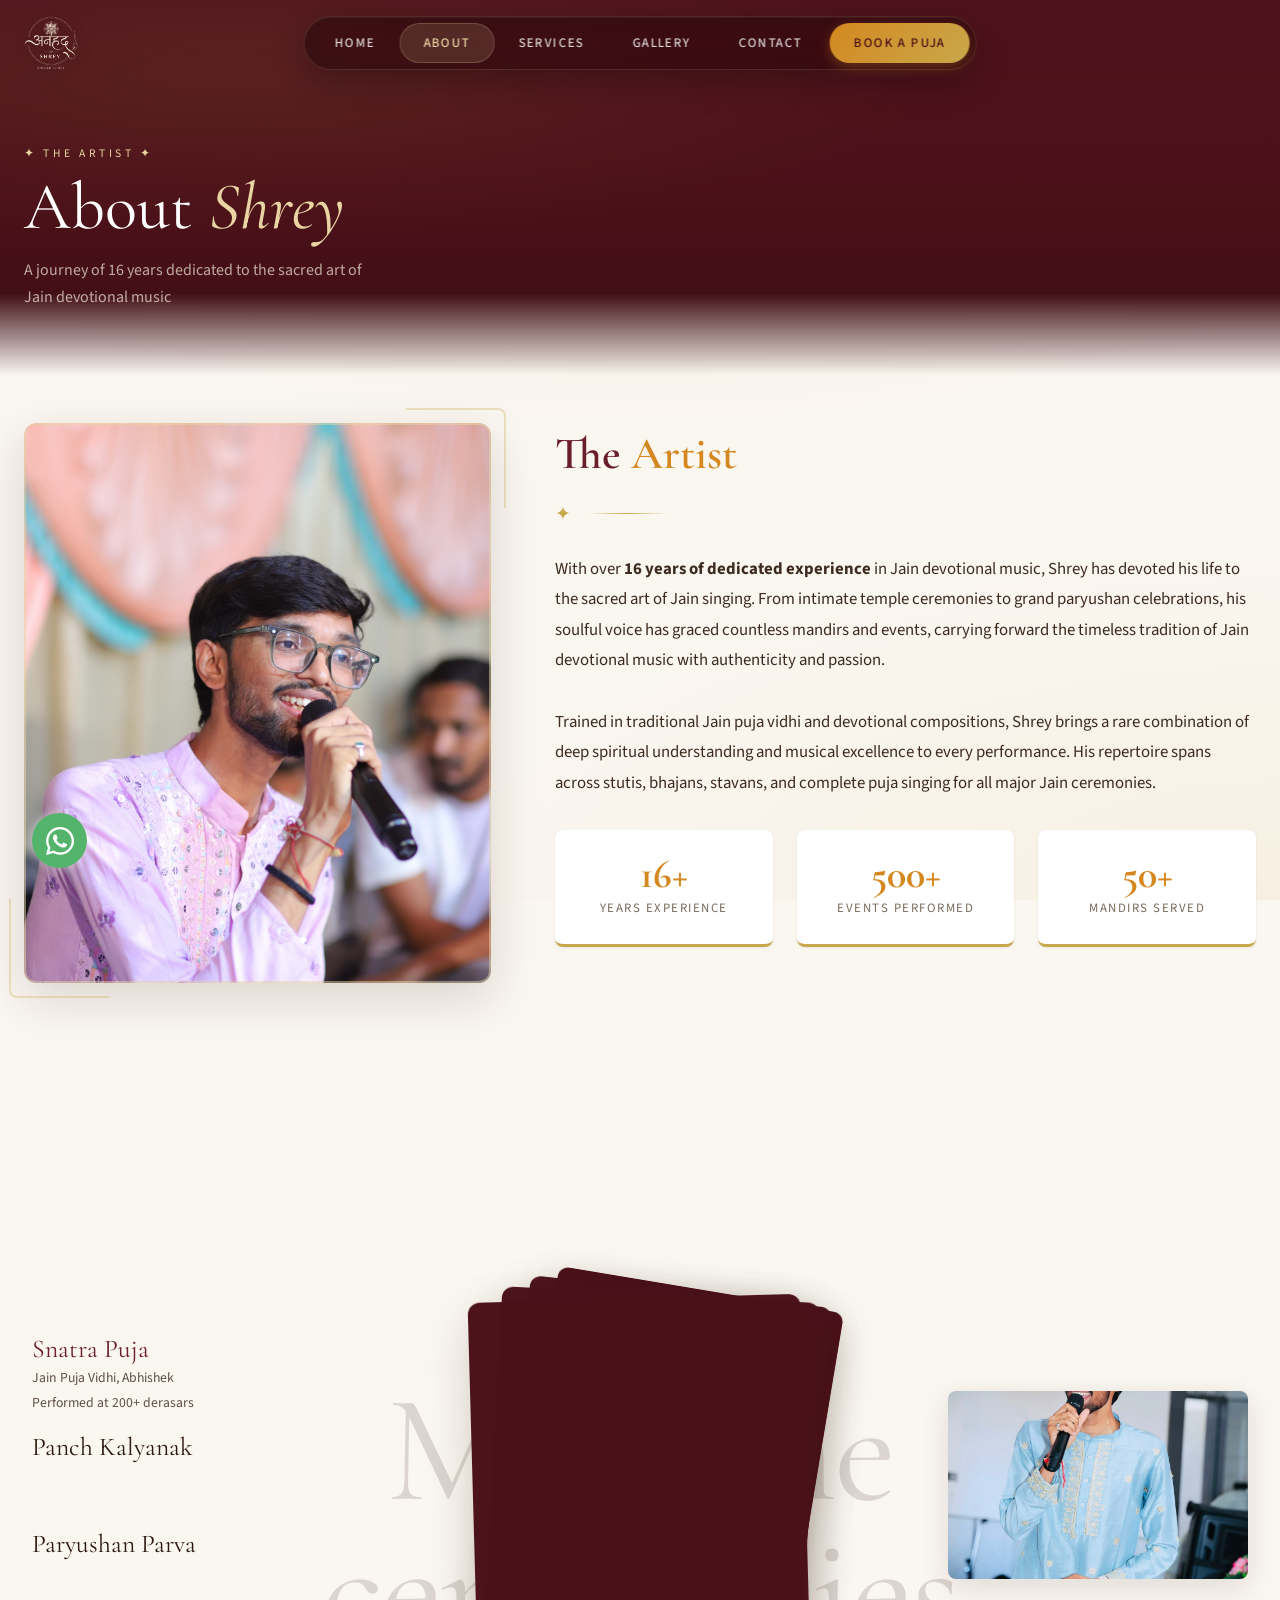
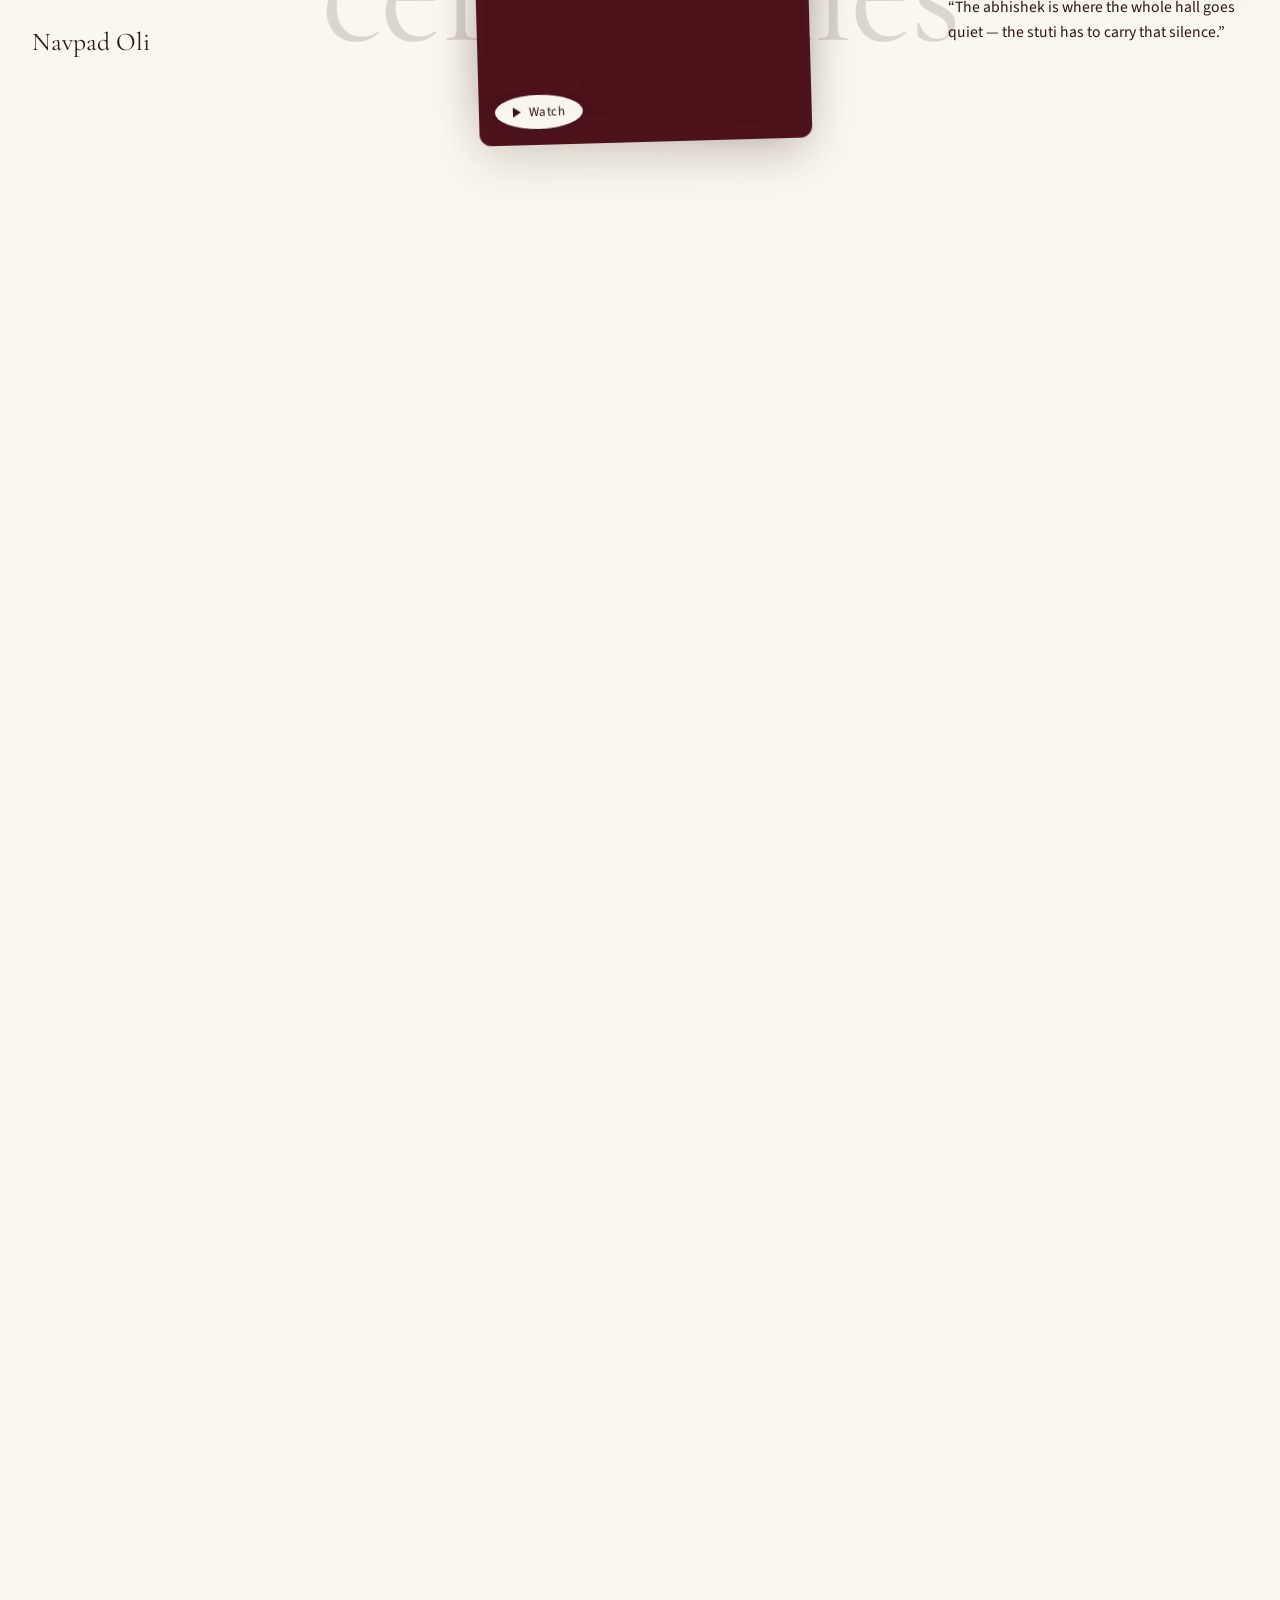
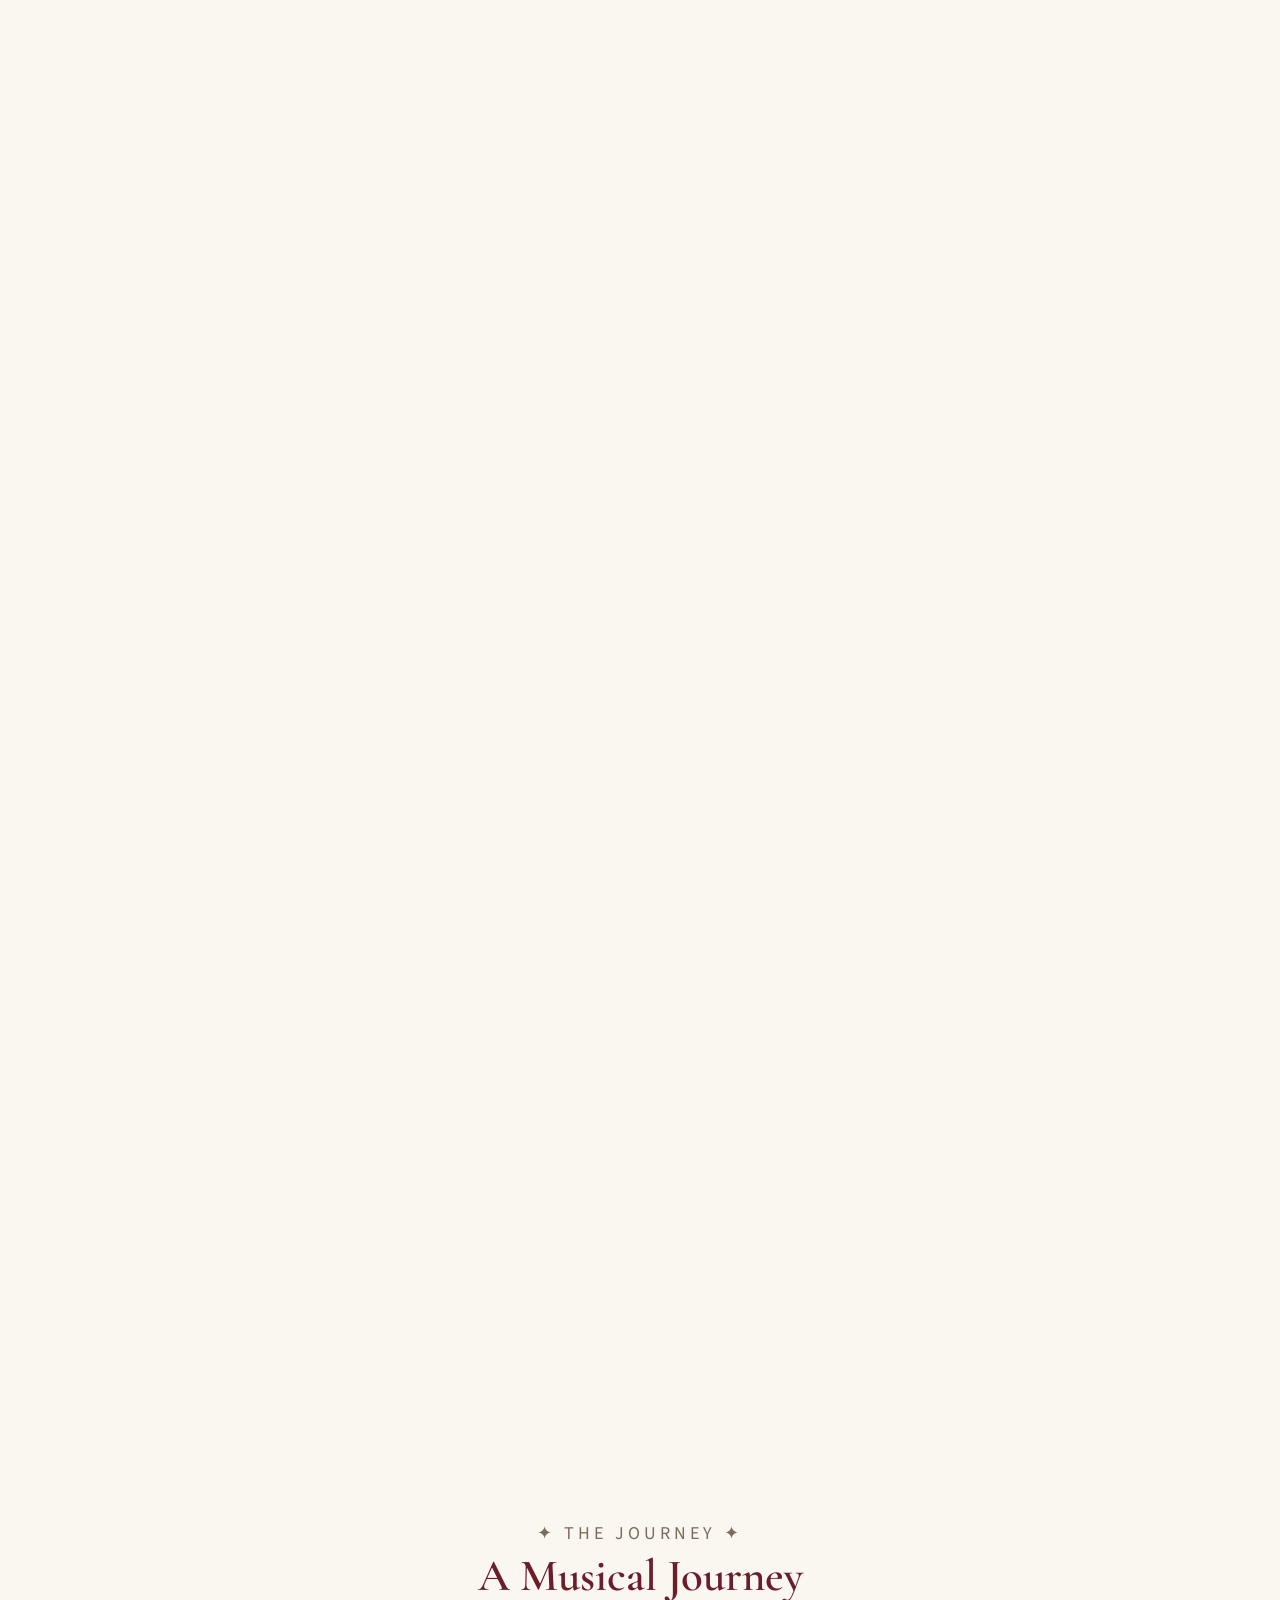
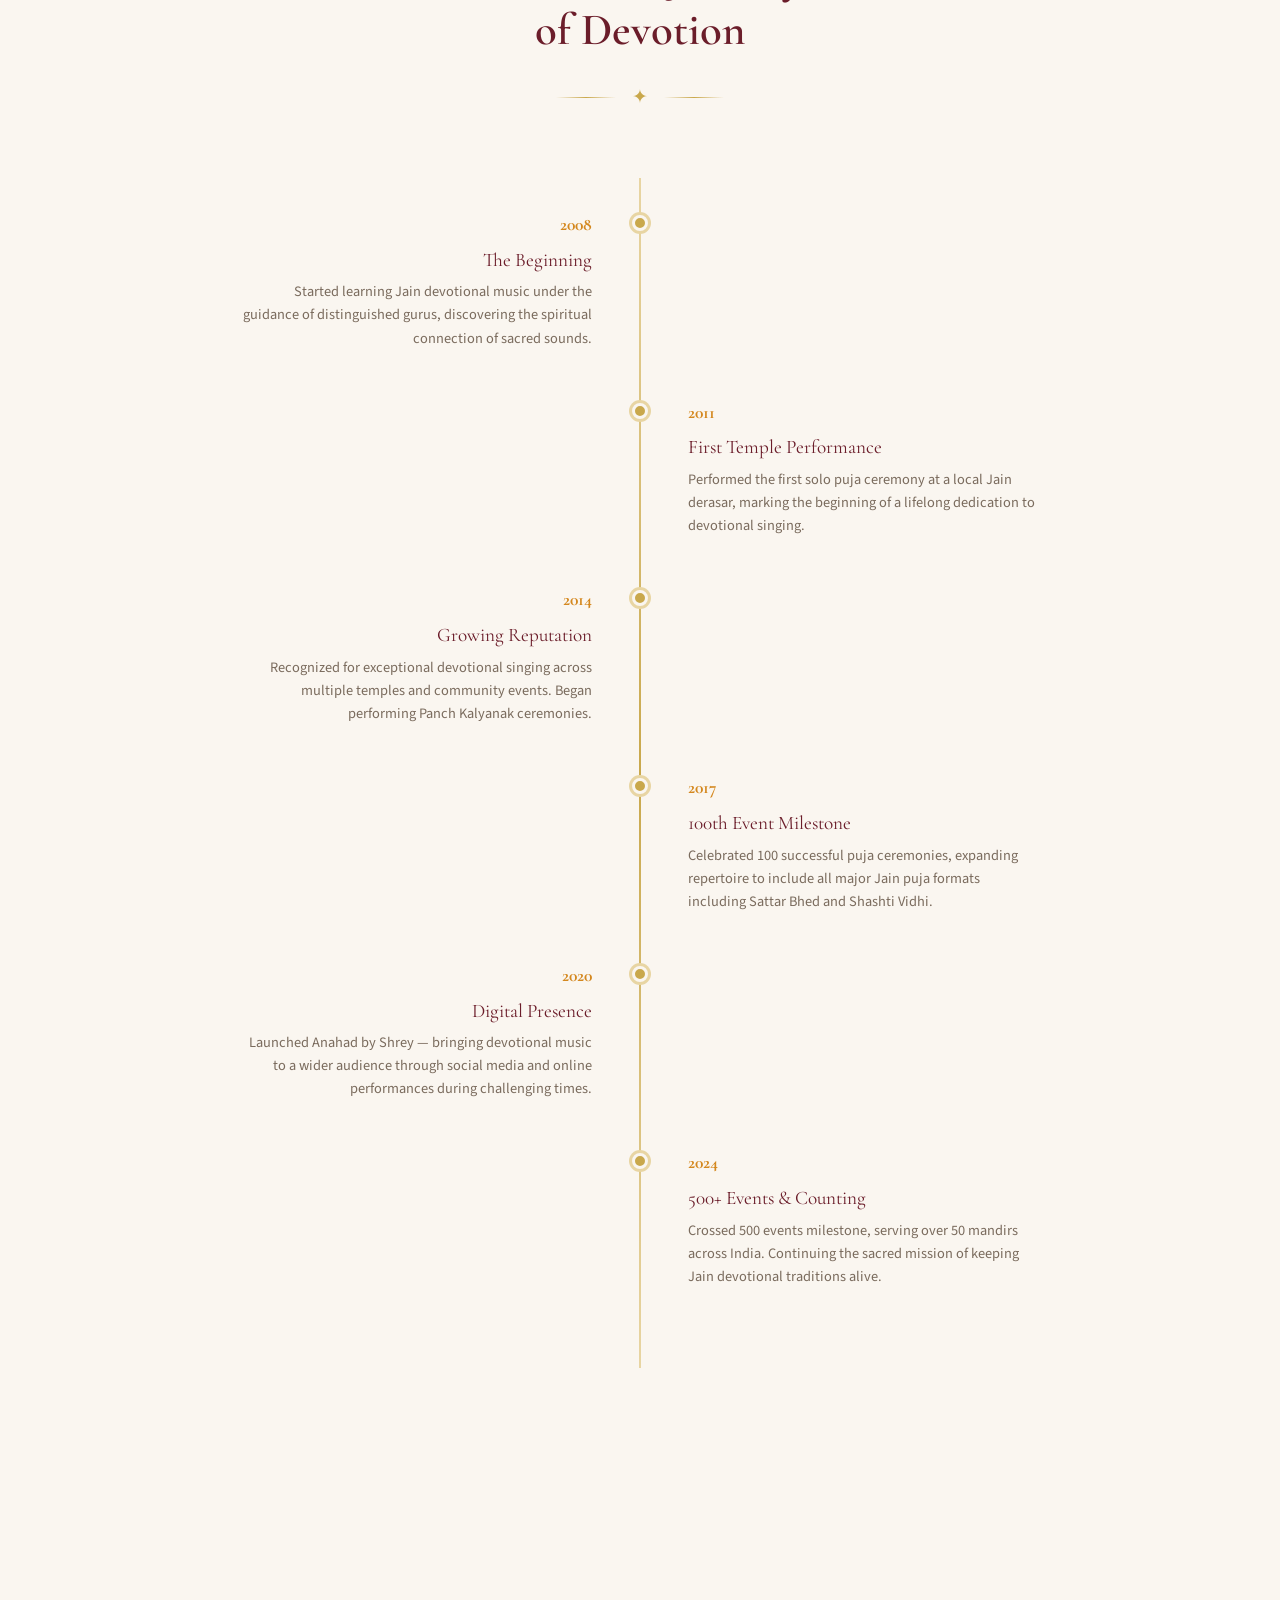
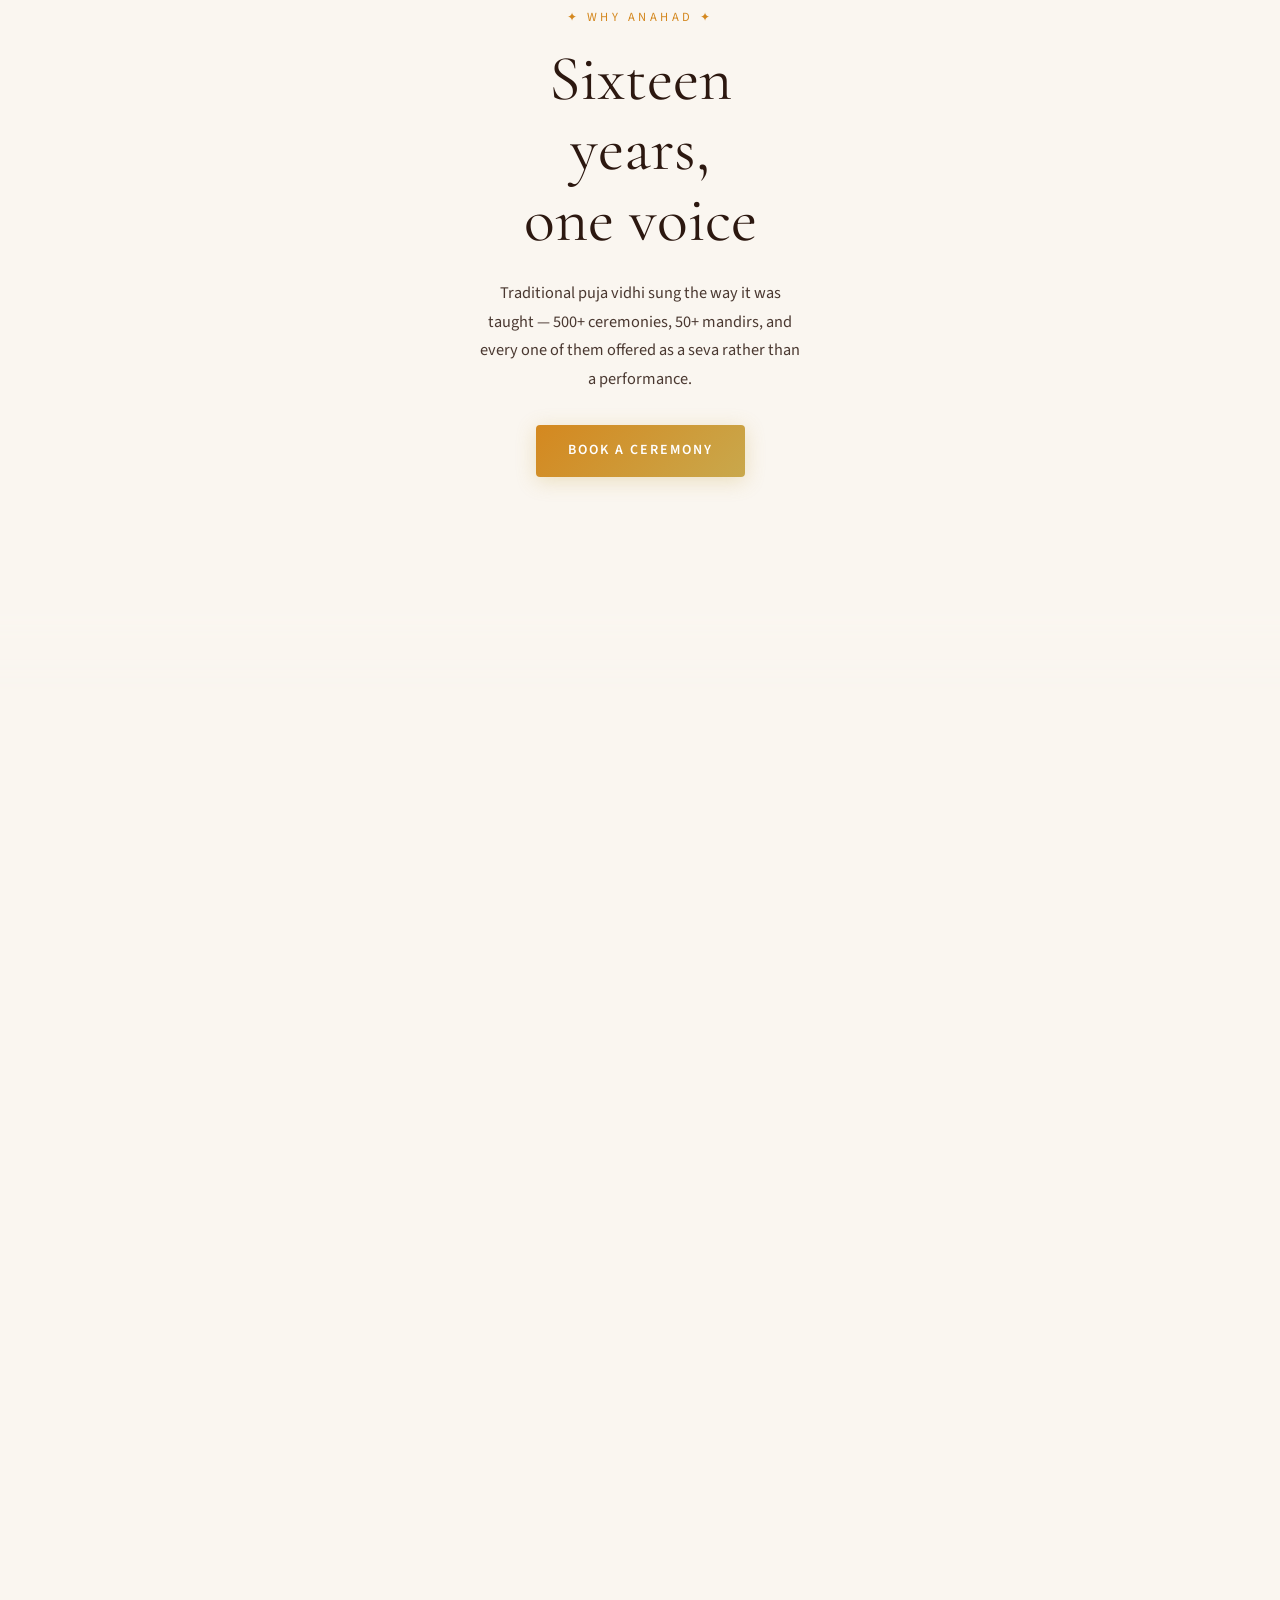
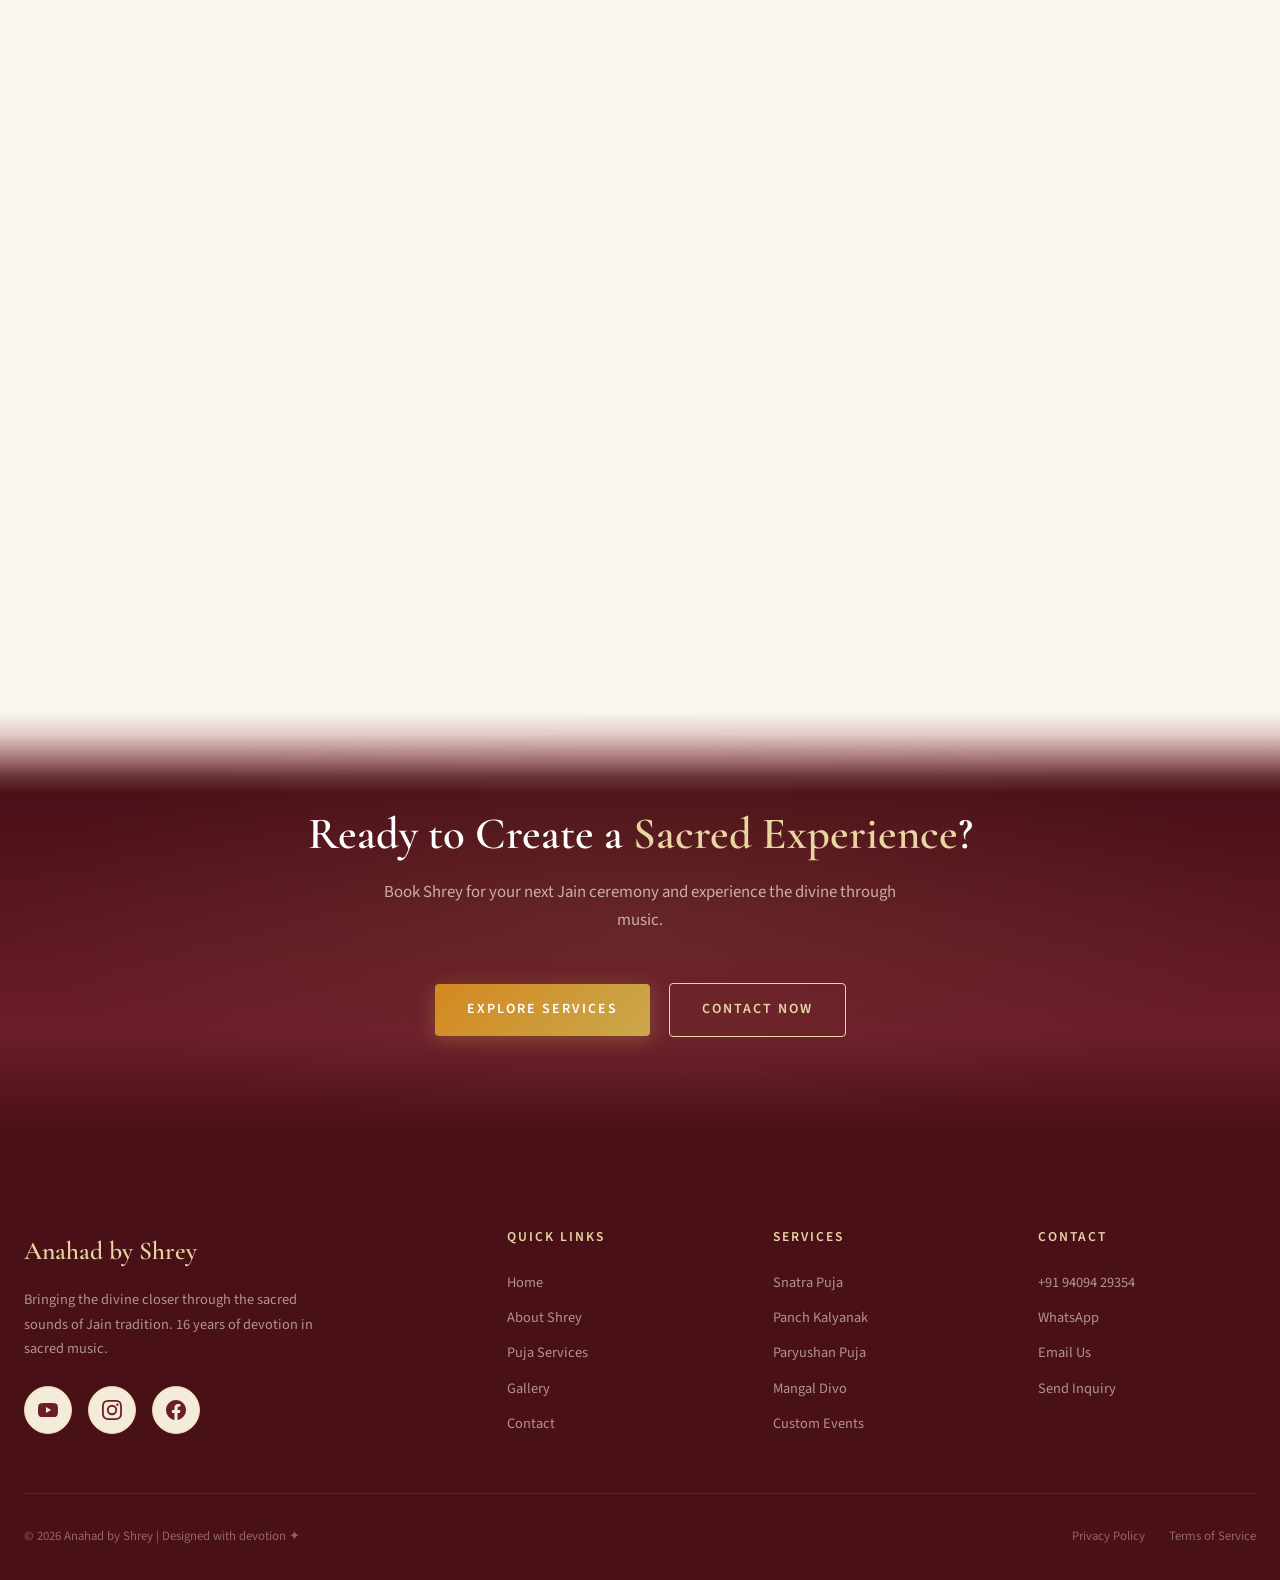
==== commit 126fc92f: "Put the real ceremony clips in the deck, and make Watch play them The four centre cards have been pl" ====
--- a/about.html
+++ b/about.html
@@ -112,15 +112,18 @@
        matching card to the front, and the still + quote on the right
        change with it. Driven by js/about-motion.js.
 
-       THE FOUR CENTRE FRAMES ARE VIDEO PLACEHOLDERS. To drop a real clip
-       in, put the file in assets/video/ and set it on the matching card:
-           <video class="ceremony-deck__video" muted loop playsinline
-                  poster="images/pictures/1.jpeg">
-             <source src="assets/video/snatra.mp4" type="video/mp4">
-           </video>
-       replacing that card's <div class="ceremony-deck__placeholder">.
-       js/about-motion.js already plays whichever card is in front and
-       pauses the rest, so no other change is needed.
+       The four centre frames are the real ceremony clips, in videos/. They
+       are 1080x1920 portrait against a 3/4 card, so `object-fit: cover`
+       crops a little off the top and bottom rather than letterboxing.
+
+       `preload="metadata"` is doing real work here: between them the clips
+       are 33MB, and without it every one would download on page load for a
+       card three quarters of the deck never sees. Metadata alone is enough
+       for the browser to paint the first frame, so a card that has not been
+       reached still shows its own still rather than black.
+
+       js/about-motion.js plays whichever card is in front and pauses the
+       rest; the Watch button opens the same clip full size with sound.
        ═══════════════════════════════════════════════════════════════ -->
   <section class="ceremony-deck" id="ceremonyDeck" aria-label="Signature ceremonies">
     <h2 class="ceremony-deck__backdrop-title" aria-hidden="true">Meet the<br>ceremonies</h2>
@@ -150,14 +153,14 @@
         </li>
       </ol>
 
-      <!-- CENTRE: the deck. Each card is a video placeholder for now. -->
+      <!-- CENTRE: the deck. One clip per ceremony. -->
       <div class="ceremony-deck__stage" id="ceremonyDeckStage">
         <article class="ceremony-deck__card" data-index="0">
           <div class="ceremony-deck__media">
-            <div class="ceremony-deck__placeholder">
-              <span class="icon-glyph" data-icon="lotus"></span>
-              <span class="ceremony-deck__placeholder-text">Snatra Puja — video</span>
-            </div>
+            <video class="ceremony-deck__video" muted loop playsinline
+                   preload="metadata" aria-label="Snatra Puja">
+              <source src="videos/1.mp4" type="video/mp4">
+            </video>
           </div>
           <button type="button" class="ceremony-deck__watch">
             <span class="ceremony-deck__watch-tri" aria-hidden="true"></span> Watch
@@ -166,10 +169,10 @@
 
         <article class="ceremony-deck__card" data-index="1">
           <div class="ceremony-deck__media">
-            <div class="ceremony-deck__placeholder">
-              <span class="icon-glyph" data-icon="lotus"></span>
-              <span class="ceremony-deck__placeholder-text">Panch Kalyanak — video</span>
-            </div>
+            <video class="ceremony-deck__video" muted loop playsinline
+                   preload="metadata" aria-label="Panch Kalyanak">
+              <source src="videos/2.mp4" type="video/mp4">
+            </video>
           </div>
           <button type="button" class="ceremony-deck__watch">
             <span class="ceremony-deck__watch-tri" aria-hidden="true"></span> Watch
@@ -178,10 +181,10 @@
 
         <article class="ceremony-deck__card" data-index="2">
           <div class="ceremony-deck__media">
-            <div class="ceremony-deck__placeholder">
-              <span class="icon-glyph" data-icon="lotus"></span>
-              <span class="ceremony-deck__placeholder-text">Paryushan Parva — video</span>
-            </div>
+            <video class="ceremony-deck__video" muted loop playsinline
+                   preload="metadata" aria-label="Paryushan Parva">
+              <source src="videos/3.mp4" type="video/mp4">
+            </video>
           </div>
           <button type="button" class="ceremony-deck__watch">
             <span class="ceremony-deck__watch-tri" aria-hidden="true"></span> Watch
@@ -190,10 +193,10 @@
 
         <article class="ceremony-deck__card" data-index="3">
           <div class="ceremony-deck__media">
-            <div class="ceremony-deck__placeholder">
-              <span class="icon-glyph" data-icon="lotus"></span>
-              <span class="ceremony-deck__placeholder-text">Navpad Oli — video</span>
-            </div>
+            <video class="ceremony-deck__video" muted loop playsinline
+                   preload="metadata" aria-label="Navpad Oli">
+              <source src="videos/4.mp4" type="video/mp4">
+            </video>
           </div>
           <button type="button" class="ceremony-deck__watch">
             <span class="ceremony-deck__watch-tri" aria-hidden="true"></span> Watch
--- a/css/styles.css
+++ b/css/styles.css
@@ -3063,11 +3063,20 @@
    PAGE HEADER (Inner Pages)
    ══════════════════════════════════════════ */
 
+/* Left-aligned, not centred. Everything below it on these pages — the reel's
+   "Sixteen years, frame by frame", the editorial band's head — sits on the
+   left margin, so a centred header made the first scroll of every page a
+   change of axis. Aligning them is most of what makes this read as designed
+   rather than assembled.
+
+   The gradient is vertical for the usual reason: a 135deg one is a different
+   colour on the left edge than the right, so nothing below it can meet it
+   cleanly. */
 .page-header {
   position: relative;
-  padding: calc(var(--nav-height) + var(--space-4xl)) 0 var(--space-3xl);
-  text-align: center;
-  background: linear-gradient(135deg, var(--maroon-dark) 0%, var(--maroon) 50%, #5A1A25 100%);
+  padding: calc(var(--nav-height) + var(--space-3xl)) 0 var(--space-3xl);
+  text-align: left;
+  background: transparent;
   overflow: hidden;
 }
 
@@ -3084,11 +3093,11 @@
 }
 
 .page-header__pretitle {
-  font-size: 0.8rem;
+  font-size: 0.72rem;
   text-transform: uppercase;
-  letter-spacing: 4px;
-  color: var(--eyebrow-text);
-  margin-bottom: var(--space-md);
+  letter-spacing: 3.5px;
+  color: var(--gold-light);
+  margin-bottom: var(--space-sm);
   opacity: 1;
   animation: fadeInUp 0.6s ease 0.2s both;
 }
@@ -3096,6 +3105,8 @@
 .page-header h1 {
   color: var(--white);
   font-weight: 400;
+  font-size: clamp(2.4rem, 5.2vw, 4.2rem);
+  line-height: 1.04;
   margin-bottom: var(--space-md);
   opacity: 1;
   animation: fadeInUp 0.6s ease 0.4s both;
@@ -3108,16 +3119,18 @@
 
 .page-header__subtitle {
   color: var(--text-on-dark-muted);
-  font-size: 1.05rem;
-  max-width: 550px;
-  margin: 0 auto;
+  font-size: 1rem;
+  max-width: 46ch;
+  margin: 0;
   opacity: 1;
   animation: fadeInUp 0.6s ease 0.6s both;
 }
 
+/* The diamond divider goes. It was doing the work of separating a centred
+   title from a centred subtitle; with both on the left margin the alignment
+   already separates them, and the ornament is just decoration in the gap. */
 .page-header .ornament {
-  opacity: 1;
-  animation: fadeInUp 0.6s ease 0.5s both;
+  display: none;
 }
 
 .page-header .ornament::before,
@@ -3588,40 +3601,167 @@
   aspect-ratio: 1 / 1;
 }
 
-/* ── The arrival ──
-   Modelled on the reveal the reference uses for its portrait grid: an ellipse
-   whose vertical radius opens from nothing, so the photograph wipes in from
-   the top behind a curved edge rather than a straight one, while the image
-   inside settles back from a slight over-scale. The two together read as the
-   picture arriving into its frame instead of a box fading up.
-
-   The horizontal radius is over 100% so the ellipse's sides clear the corners
-   of the tile — at exactly 100% the curve cuts the top corners off and the
-   photograph appears to arrive through a porthole. */
-.js-portrait-reveal .gallery-item {
-  clip-path: ellipse(140% 0% at 50% 0%);
-  will-change: clip-path;
-}
-
-.js-portrait-reveal .gallery-item img {
-  transform: scale(1.14);
-}
-
-/* The tiles carry .reveal for the no-JS and reduced-motion path. When the
-   arrival is running it owns the entrance instead, so the opacity/translate
-   the shared reveal system would apply is switched off here — two entrances on
-   one element fight each other and the tile lands twice. */
-.js-portrait-reveal .gallery-item.reveal {
-  opacity: 1;
-  transform: none;
-  transition: none;
-}
-
-/* Restated at the same specificity as the rule above, which would otherwise
-   win over .gallery-item:hover and kill the lift. */
-.js-portrait-reveal .gallery-item.reveal:hover {
+/* ══════════════════════════════════════════
+   THE EDITORIAL BAND — the photo gallery
+
+   After landonorris.com's portrait section: not a grid but a scatter of
+   frames at three sizes and three heights, each captioned above, travelling
+   sideways while the section is pinned.
+
+   Deliberately light, where the reel above it is dark. Two pinned dark bands
+   back to back would read as the same idea twice; alternating them gives the
+   page a beat, and it means this band has no edge to hide.
+   ══════════════════════════════════════════ */
+.editorial {
+  position: relative;
+  min-height: 100svh;
+  display: flex;
+  flex-direction: column;
+  justify-content: center;
+  padding: var(--space-2xl) 0;
+  overflow: hidden;
+}
+
+.editorial__head {
+  width: min(1280px, 100% - 2 * var(--space-xl));
+  margin: 0 auto var(--space-lg);
+}
+
+.editorial__eyebrow {
+  font-family: var(--font-body);
+  font-size: 0.72rem;
+  letter-spacing: 3.5px;
+  text-transform: uppercase;
+  color: var(--saffron);
+  margin-bottom: var(--space-sm);
+}
+
+.editorial__title {
+  font-family: var(--font-heading);
+  font-weight: 400;
+  font-size: clamp(1.9rem, 3.6vw, 3rem);
+  line-height: 1.1;
+  color: var(--maroon);
+  margin-bottom: var(--space-xs);
+}
+
+.editorial__sub {
+  font-size: 0.92rem;
+  color: var(--text-muted);
+  max-width: 46ch;
+}
+
+/* Full-bleed so the strip runs off both edges — a strip that stops short of
+   the edge reads as a carousel rather than as a band you are moving through. */
+.editorial__viewport {
+  overflow: hidden;
+  padding-left: max(var(--space-xl), calc((100% - 1280px) / 2));
+}
+
+.editorial__track {
+  display: flex;
+  align-items: flex-start;
+  gap: clamp(2rem, 5vw, 5.5rem);
+  width: max-content;
+  will-change: transform;
+}
+
+/* .gallery-item brings a card's clothing with it — its own radius, shadow and
+   clipping — which the lightbox needs but this layout does not: the caption
+   lives outside the picture, so anything clipping the figure clips the words
+   off too. The frame is stripped back here and the picture wears the radius. */
+.editorial__item {
+  margin: 0;
+  flex: 0 0 auto;
+  position: relative;
+  overflow: visible;
+  border-radius: 0;
+  box-shadow: none;
+  background: transparent;
+  width: clamp(200px, 27vh, 320px);
+}
+
+.editorial__item--sm {
+  width: clamp(160px, 20vh, 250px);
+}
+
+.editorial__item--lg {
+  width: clamp(320px, 46vh, 540px);
+}
+
+/* The three heights. Without them the frames line up along their tops and the
+   scatter collapses back into a row.
+
+   Kept in vh and modest: the section is pinned to one screen, so an offset
+   that pushes a tall frame down far enough to fall off the bottom cannot be
+   scrolled to. The largest frame plus the deepest offset has to still fit. */
+.editorial__item--mid {
+  margin-top: clamp(30px, 7vh, 80px);
+}
+
+.editorial__item--low {
+  margin-top: clamp(56px, 14vh, 150px);
+}
+
+.editorial__cap {
+  font-family: var(--font-body);
+  font-size: 0.62rem;
+  letter-spacing: 2.2px;
+  text-transform: uppercase;
+  color: var(--text-muted);
+  margin-bottom: var(--space-sm);
+}
+
+.editorial__item img {
+  width: 100%;
+  aspect-ratio: 4 / 5;
+  object-fit: cover;
+  border-radius: var(--radius-md);
+  display: block;
+  box-shadow: 0 18px 44px rgba(74, 16, 24, 0.14);
+  transition: transform var(--transition-slow);
+}
+
+.editorial__item--lg img {
+  aspect-ratio: 4 / 3;
+}
+
+.editorial__item:hover img {
   transform: scale(1.03);
-  transition: transform var(--transition-normal), box-shadow var(--transition-normal);
+}
+
+/* The overlay is the lightbox's hover affordance. It has to sit over the
+   picture only, not over the caption above it. */
+.editorial__item .gallery-item__overlay {
+  top: auto;
+  height: auto;
+  aspect-ratio: 4 / 5;
+  bottom: 0;
+  border-radius: var(--radius-md);
+}
+
+.editorial__item--lg .gallery-item__overlay {
+  aspect-ratio: 4 / 3;
+}
+
+/* No JS: the band stays usable by scrolling it directly. */
+.no-reel-motion .editorial__viewport {
+  overflow-x: auto;
+  padding-right: var(--space-xl);
+}
+
+@media (max-width: 899px) {
+  .editorial__item {
+    width: clamp(170px, 52vw, 240px);
+  }
+
+  .editorial__item--sm {
+    width: clamp(140px, 42vw, 200px);
+  }
+
+  .editorial__item--lg {
+    width: clamp(240px, 74vw, 340px);
+  }
 }
 
 /* ══════════════════════════════════════════
@@ -3927,6 +4067,24 @@
   fill: none;
 }
 
+/* Both floats stand down once the footer is on screen. They are fixed to the
+   bottom corners, and the footer puts its brand text in the left one and its
+   contact column in the right, so at the end of every page the buttons were
+   sitting on top of the content. Hiding them there costs nothing — the footer
+   carries its own WhatsApp link and the page end is already the top of the
+   next scroll — and it keeps the last screen clean.
+
+   Set on <body> by js/main.js rather than per-button, so the two stay in step.
+   !important beats .float-scrollup.visible, which is managed independently by
+   the scroll handler and would otherwise fight this. */
+body.floats-tucked .float-whatsapp,
+body.floats-tucked .float-scrollup {
+  opacity: 0 !important;
+  visibility: hidden !important;
+  transform: translateY(14px) scale(0.92) !important;
+  pointer-events: none;
+}
+
 @media (max-width: 768px) {
   .float-whatsapp, .float-scrollup {
     bottom: 1.5rem;
@@ -4426,7 +4584,7 @@
   z-index: 0;
   background:
     radial-gradient(110% 85% at 50% 40%, rgba(201, 168, 76, 0.20), transparent 62%),
-    linear-gradient(168deg, #3a1019 0%, var(--maroon-dark) 40%, #24070d 100%);
+    linear-gradient(180deg, #3a1019 0%, var(--maroon-dark) 40%, #24070d 100%);
 }
 
 /* The dots carry a mask of their own, so they get their own layer rather than
@@ -4490,39 +4648,41 @@
   filter: drop-shadow(0 0 70px rgba(201, 168, 76, 0.42));
 }
 
-/* The seam-killer. Everything the mark paints — backdrop, aura, particles —
-   has to arrive at #120406 by its bottom edge, because that is the colour
-   .hero-stage__backdrop starts on. Above the aura (z 1) and the stack (z 3) so
-   the logo dissolves into it on the way out; below the cue (z 4). */
+/* Retired. This poured a dark sink over the bottom 44% of the mark's section
+   to force it to #24070D by the bottom edge — but .hero-mark__backdrop already
+   ends on that colour by itself, so all the sink actually did was flatten the
+   lower half of the section into a slab and put a visible shelf under the
+   logo. The handover is now carried by the two backdrops agreeing on a colour
+   and by the photograph fading in over it, with nothing painted in between.
+   Kept as a rule rather than deleted so the markup in index.html stays valid
+   and the intent is on the record. */
 .hero-mark__foot {
-  position: absolute;
-  inset: auto 0 0 0;
-  height: 44%;
-  z-index: 3;
-  pointer-events: none;
-  background: linear-gradient(180deg, rgba(36, 7, 13, 0) 0%, rgba(36, 7, 13, 0.72) 58%, #24070d 92%);
-}
-
+  display: none;
+}
+
+/* Smaller and lower than it was. At 0.75rem with a 40px rule it carried about
+   as much weight as the wordmark it sits under and crowded the bottom of the
+   logo; a scroll cue should be the quietest thing on the screen. */
 .hero-mark__cue {
   position: absolute;
-  bottom: 28px;
+  bottom: 20px;
   left: 50%;
   transform: translateX(-50%);
   z-index: 4;
   display: flex;
   flex-direction: column;
   align-items: center;
-  gap: var(--space-sm);
-  color: var(--gold-light);
-  font-size: 0.75rem;
-  letter-spacing: 2px;
+  gap: var(--space-xs);
+  color: rgba(232, 213, 163, 0.62);
+  font-size: 0.58rem;
+  letter-spacing: 2.6px;
   text-transform: uppercase;
 }
 
 .hero-mark__cue-line {
   width: 1px;
-  height: 40px;
-  background: rgba(232, 213, 163, 0.4);
+  height: 26px;
+  background: rgba(232, 213, 163, 0.28);
   position: relative;
   overflow: hidden;
 }
@@ -5060,6 +5220,69 @@
   border-bottom: 5px solid transparent;
 }
 
+/* The Watch overlay — js/about-motion.js builds this on first use.
+   The clips are 9/16, so the height cap is what actually sizes them on a
+   landscape screen; the width cap only takes over on a phone. */
+.ceremony-player {
+  position: fixed;
+  inset: 0;
+  z-index: 3000;
+  display: flex;
+  align-items: center;
+  justify-content: center;
+  padding: var(--space-lg);
+  background: rgba(12, 4, 6, 0.92);
+  backdrop-filter: blur(6px);
+  -webkit-backdrop-filter: blur(6px);
+  animation: ceremonyPlayerIn 0.25s ease-out;
+}
+
+.ceremony-player[hidden] {
+  display: none;
+}
+
+@keyframes ceremonyPlayerIn {
+  from { opacity: 0; }
+  to { opacity: 1; }
+}
+
+.ceremony-player__video {
+  max-width: min(100%, 52vh);
+  max-height: 92vh;
+  border-radius: var(--radius-lg);
+  box-shadow: var(--shadow-xl);
+  background: #000;
+}
+
+.ceremony-player__close {
+  position: absolute;
+  top: var(--space-lg);
+  right: var(--space-lg);
+  width: 44px;
+  height: 44px;
+  display: grid;
+  place-items: center;
+  border: none;
+  border-radius: var(--radius-full);
+  background: rgba(255, 255, 255, 0.12);
+  color: var(--ivory);
+  font-size: 1.6rem;
+  line-height: 1;
+  cursor: pointer;
+  transition: background var(--transition-normal), transform var(--transition-normal);
+}
+
+.ceremony-player__close:hover {
+  background: rgba(255, 255, 255, 0.24);
+  transform: scale(1.06);
+}
+
+@media (prefers-reduced-motion: reduce) {
+  .ceremony-player {
+    animation: none;
+  }
+}
+
 /* Right column — still + line */
 .ceremony-deck__aside {
   position: relative;
@@ -5414,11 +5637,14 @@
    ramp has a constant first derivative, and the eye finds the two ends of it
    (where the rate of change starts and stops) as Mach bands. */
 :root {
-  /* Tall enough that the ramp is gentle. The old 70–130px had to cover the
-     full ivory-to-maroon contrast in a tenth of the screen, which is what made
-     it read as a band pasted on rather than as one surface changing colour. */
-  --flow-height: clamp(240px, 30vh, 420px);
-  --reel-flow-height: clamp(80px, 11vh, 140px);
+  /* Short on purpose. A long ramp does hide the seam, but it turns a third of
+     the screen into a dusty pink wash and drags headings and buttons into the
+     middle of it — the CTA's headline was sitting in mush rather than on a
+     colour. Restraint is the premium version of this: keep the handover to a
+     tight edge, and let every block be its own flat, confident colour by the
+     time any content lands on it. */
+  --flow-height: clamp(76px, 9vh, 128px);
+  --reel-flow-height: clamp(56px, 7vh, 96px);
 }
 
 /* Each dark block now dissolves *itself* to transparent at the edge, and the
@@ -5451,14 +5677,12 @@
 .cta-banner {
   background: linear-gradient(
     180deg,
-    rgba(226, 191, 182, 0) 0,
-    rgba(214, 168, 162, 0.22) calc(var(--flow-height) * 0.20),
-    rgba(190, 134, 130, 0.46) calc(var(--flow-height) * 0.40),
-    rgba(158, 94, 96, 0.68) calc(var(--flow-height) * 0.58),
-    rgba(120, 56, 64, 0.86) calc(var(--flow-height) * 0.74),
-    rgba(88, 30, 38, 0.96) calc(var(--flow-height) * 0.88),
+    rgba(214, 168, 162, 0) 0,
+    rgba(176, 118, 116, 0.34) calc(var(--flow-height) * 0.28),
+    rgba(130, 62, 70, 0.68) calc(var(--flow-height) * 0.56),
+    rgba(92, 32, 40, 0.92) calc(var(--flow-height) * 0.80),
     var(--maroon-dark) var(--flow-height),
-    var(--maroon) calc(var(--flow-height) + 200px),
+    var(--maroon) calc(var(--flow-height) + 240px),
     var(--maroon-dark) 100%
   );
 }
@@ -5497,8 +5721,8 @@
 .page-header::before {
   z-index: 0;
   background:
-    radial-gradient(circle at 30% 50%, rgba(201, 168, 76, 0.08) 0%, transparent 60%),
-    linear-gradient(135deg, var(--maroon-dark) 0%, var(--maroon) 50%, #5A1A25 100%);
+    radial-gradient(90% 70% at 18% 20%, rgba(201, 168, 76, 0.10) 0%, transparent 62%),
+    linear-gradient(180deg, #4f121c 0%, var(--maroon-dark) 58%, #3a0d15 100%);
   -webkit-mask-image: linear-gradient(180deg, #000 calc(100% - var(--flow-height)), transparent 100%);
   mask-image: linear-gradient(180deg, #000 calc(100% - var(--flow-height)), transparent 100%);
 }
@@ -5527,10 +5751,31 @@
   background: transparent;
 }
 
-.hero-stage__backdrop,
-.hero-stage__frame {
+.hero-stage__backdrop {
   -webkit-mask-image: linear-gradient(180deg, #000 calc(100% - var(--hero-flow-height)), transparent 100%);
   mask-image: linear-gradient(180deg, #000 calc(100% - var(--hero-flow-height)), transparent 100%);
+}
+
+/* The frame fades at the top as well as the bottom. The photograph used to
+   begin at full strength on its first pixel row, so however well the two
+   backdrops agreed on a colour, the picture itself still cut in on a hard
+   line — which is the edge visible under the logo section. Fading it in over
+   the same short distance lets it rise out of the dark instead. */
+.hero-stage__frame {
+  -webkit-mask-image: linear-gradient(
+    180deg,
+    transparent 0,
+    #000 var(--hero-flow-height),
+    #000 calc(100% - var(--hero-flow-height)),
+    transparent 100%
+  );
+  mask-image: linear-gradient(
+    180deg,
+    transparent 0,
+    #000 var(--hero-flow-height),
+    #000 calc(100% - var(--hero-flow-height)),
+    transparent 100%
+  );
 }
 
 /* The footer is the one block the page falls *into* rather than out of, so its
